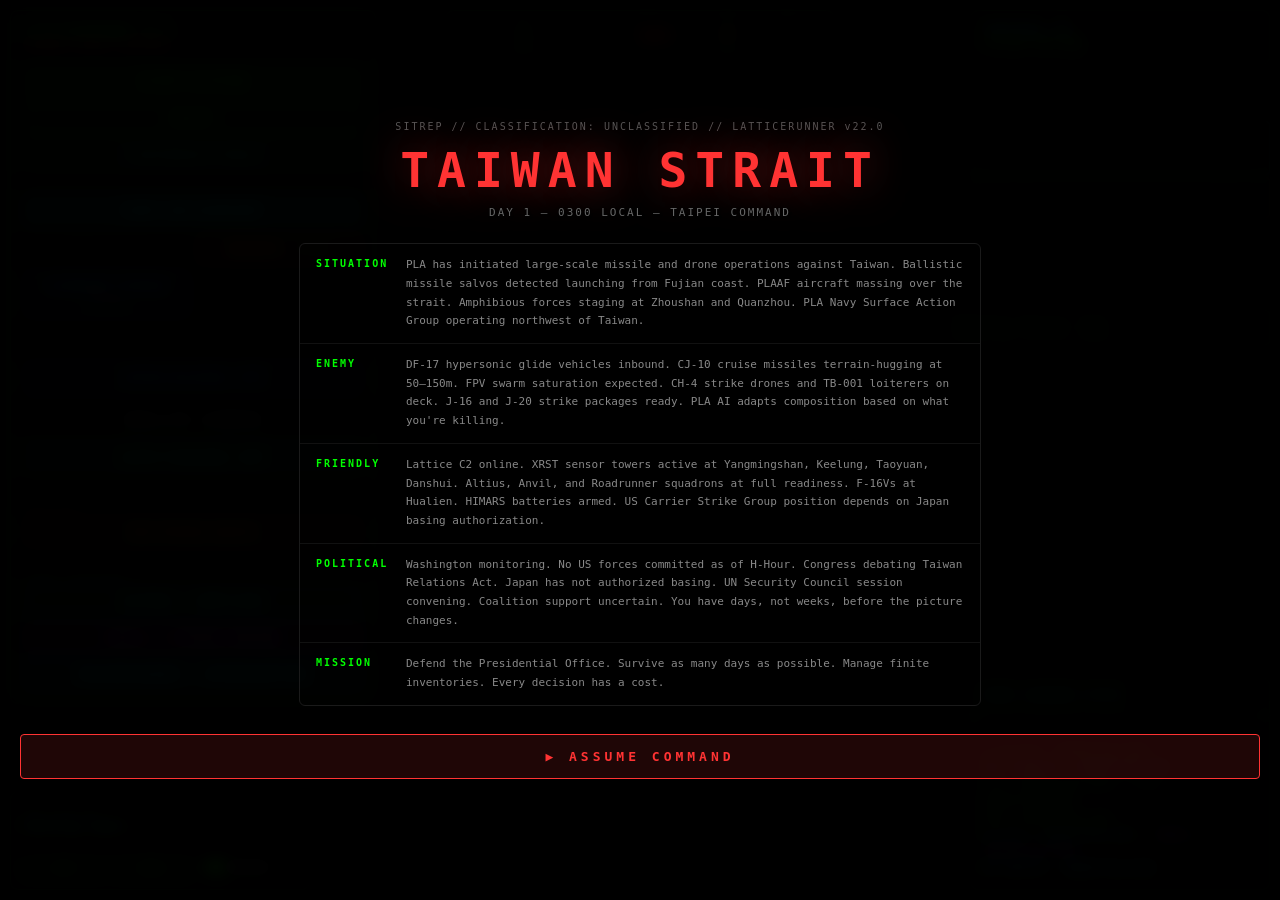
==== LATTICERUNNER_22.0_TAIWAN.html @ 3bd03412 "Rename index.html to LATTICERUNNER_22.0_TAIWAN.html" ====
<!DOCTYPE html>
<html>
<head>
<meta charset="utf-8">
<title>LATTICERUNNER // 21.11</title>
<meta name="viewport" content="width=device-width, initial-scale=1">
<link href="https://api.mapbox.com/mapbox-gl-js/v3.4.0/mapbox-gl.css" rel="stylesheet">
<link rel="stylesheet" href="css/style.css">
</head>
<body>
<div id="map"></div>
<div id="jamOverlay"></div>
<div id="wave">⚠ INCOMING STRIKE — TAIWAN STRAIT<span id="wn" style="display:none;">1</span></div>
<div id="baseHit" class="base-hit"></div>

<!-- Stats Bar -->
<div id="statsBar">
    <div class="stat-item"><span class="stat-label">Day</span><span class="stat-value cyan" id="statWave">—</span></div>
    <div class="stat-item"><span class="stat-label">Kills</span><span class="stat-value" id="statKills">0</span></div>
    <div class="stat-item"><span class="stat-label">Active</span><span class="stat-value" id="statActive">—</span></div>
    <div class="stat-item"><span class="stat-label">Integrity</span><span class="stat-value red" id="statLosses">100%</span></div>
    <div class="stat-item"><span class="stat-label">Streak</span><span class="stat-value yellow" id="statStreak">0</span></div>
    <div class="stat-item"><span class="stat-label">Threats</span><span class="stat-value red" id="statThreats">—</span></div>
</div>

<!-- Game Over Screen -->
<div id="gameOverScreen" style="display:none;">
    <h1>MISSION FAILED</h1>
    <div class="go-subtitle">PRESIDENTIAL OFFICE FALLEN — TAIPEI COMMAND TERMINATED</div>

    <div class="go-stats-row">
        <div class="go-stat-box"><span class="go-label">DAYS SURVIVED</span><span class="go-val" id="goWave">0</span></div>
        <div class="go-stat-box"><span class="go-label">KILLS</span><span class="go-val" id="goKills">0</span></div>
        <div class="go-stat-box"><span class="go-label">P.O. HITS</span><span class="go-val" id="goLosses">0</span></div>
        <div class="go-stat-box"><span class="go-label">BEST STREAK</span><span class="go-val" id="goStreak">0</span></div>
    </div>

    <div class="go-section">
        <div class="go-section-title">AFTER ACTION REVIEW</div>
        <div id="goAnalysis"><!-- populated by showGameOver() --></div>
    </div>

    <div class="go-section">
        <div class="go-section-title">CSIS ASSESSMENT — ACTUAL OUTCOME</div>
        <div class="go-csis-block">
            <span class="go-csis-title">WHAT THE WARGAMES ACTUALLY PREDICT</span>
            <div id="goCsisOutcome"><!-- populated by showGameOver() --></div>
        </div>
    </div>

    <div class="go-thankyou" id="goThankyou"><!-- populated --></div>

    <button id="rebootBtn">⟳ ASSUME COMMAND AGAIN</button>
</div>

<!-- ============================================================
     INTRO SPLASH
     ============================================================ -->
<div id="introSplash">
    <div class="sitrep-header">
        <div class="sitrep-tag">SITREP // CLASSIFICATION: UNCLASSIFIED // LATTICERUNNER v22.0</div>
        <h1>TAIWAN STRAIT</h1>
        <div class="sitrep-date">DAY 1 — 0300 LOCAL — TAIPEI COMMAND</div>
    </div>
    <div class="sitrep-body">
        <div class="sitrep-section">
            <div class="sitrep-label">SITUATION</div>
            <div class="sitrep-text">PLA has initiated large-scale missile and drone operations against Taiwan. Ballistic missile salvos detected launching from Fujian coast. PLAAF aircraft massing over the strait. Amphibious forces staging at Zhoushan and Quanzhou. PLA Navy Surface Action Group operating northwest of Taiwan.</div>
        </div>
        <div class="sitrep-section">
            <div class="sitrep-label">ENEMY</div>
            <div class="sitrep-text">DF-17 hypersonic glide vehicles inbound. CJ-10 cruise missiles terrain-hugging at 50–150m. FPV swarm saturation expected. CH-4 strike drones and TB-001 loiterers on deck. J-16 and J-20 strike packages ready. PLA AI adapts composition based on what you're killing.</div>
        </div>
        <div class="sitrep-section">
            <div class="sitrep-label">FRIENDLY</div>
            <div class="sitrep-text">Lattice C2 online. XRST sensor towers active at Yangmingshan, Keelung, Taoyuan, Danshui. Altius, Anvil, and Roadrunner squadrons at full readiness. F-16Vs at Hualien. HIMARS batteries armed. US Carrier Strike Group position depends on Japan basing authorization.</div>
        </div>
        <div class="sitrep-section">
            <div class="sitrep-label">POLITICAL</div>
            <div class="sitrep-text">Washington monitoring. No US forces committed as of H-Hour. Congress debating Taiwan Relations Act. Japan has not authorized basing. UN Security Council session convening. Coalition support uncertain. You have days, not weeks, before the picture changes.</div>
        </div>
        <div class="sitrep-section">
            <div class="sitrep-label">MISSION</div>
            <div class="sitrep-text">Defend the Presidential Office. Survive as many days as possible. Manage finite inventories. Every decision has a cost.</div>
        </div>
    </div>
    <button id="introStartBtn"><span class="blink">▶</span> ASSUME COMMAND</button>
</div>

<!-- ============================================================
     UNIFIED REFERENCE PANEL — tabbed, full screen
     ============================================================ -->
<div id="refPanel">
    <div id="refPanelHeader">
        <span id="refPanelTitle">⬡ LATTICERUNNER REFERENCE SYSTEM</span>
        <button id="refPanelClose">✕</button>
    </div>
    <div id="refPanelTabs">
        <button class="ref-tab tab-lattice active" data-tab="lattice">⬡ Lattice System</button>
        <button class="ref-tab tab-assets"  data-tab="assets">🦅 American Assets</button>
        <button class="ref-tab tab-threat"  data-tab="threat">☠️ Chinese Assets</button>
        <button class="ref-tab tab-econ"    data-tab="econ">💰 Economy of War</button>
        <button class="ref-tab tab-wargame" data-tab="wargame">🎯 Wargame Ref</button>
        <button class="ref-tab tab-music"   data-tab="music">🎵 Music</button>
        <button class="ref-tab tab-about"   data-tab="about">👤 About</button>
        <button class="ref-tab tab-politics" data-tab="politics">🌐 Politics</button>
    </div>
    <div id="refPanelBody">

        <!-- ── LATTICE SYSTEM TAB ─────────────────────────────── -->
        <div class="ref-tab-content tab-lattice-content active" id="tab-lattice">
            <div class="ref-section">
                <div class="ref-section-title">Network Nodes</div>
                <div class="ref-row">
                    <span class="ref-game">ALTIUS / ANVIL / ROADRUNNER squads</span>
                    <span class="ref-real">Autonomous <em>Lattice effector nodes</em> — drone units that share a common operating picture, self-coordinate targeting, and report track state continuously to the mesh. Roadrunner deploys 2 precision interceptors per launch; Altius deploys 15 anti-UAS drones; Anvil deploys 8 attrition drones.</span>
                </div>
                <div class="ref-row">
                    <span class="ref-game">HOSTILE TRACK</span>
                    <span class="ref-real"><em>Track object</em> in the Lattice data model — a fused contact with position, velocity, and classification attributes propagated across all nodes.</span>
                </div>
                <div class="ref-row">
                    <span class="ref-game">UNKNOWN / SUSPECT / HOSTILE</span>
                    <span class="ref-real"><em>IFF pipeline</em> — Lattice classifies contacts from UNKNOWN → SUSPECT → HOSTILE through sensor fusion and rules of engagement logic before authorizing engagement.<br>
                    <span style="color:#0066ff;font-size:10px;">● RADAR (0.45° range) +5 conf/tick</span> &nbsp;
                    <span style="color:#00ffaa;font-size:10px;">● XRST +15 conf/tick</span> &nbsp;
                    <span style="color:#00ffcc;font-size:10px;">● EO/IR CONE +35 conf/tick</span> &nbsp;
                    <span style="color:#ff9900;font-size:10px;">● GND DETECT +20 conf/tick</span></span>
                </div>
                <div class="ref-row">
                    <span class="ref-game">PACKET (swarm)</span>
                    <span class="ref-real"><em>Low-cost UAS swarm</em> — small, fast attritable drones designed to saturate defenses. High volume, low signature.</span>
                </div>
                <div class="ref-row">
                    <span class="ref-game">LOITERER</span>
                    <span class="ref-real"><em>Loitering munition</em> — autonomous platform that orbits a target area before terminal engagement. Slow but high-value threat.</span>
                </div>
            </div>
            <div class="ref-section">
                <div class="ref-section-title">Effector Systems</div>
                <div class="ref-row">
                    <span class="ref-game">EMP INTERDICTION</span>
                    <span class="ref-real"><em>Electronic warfare payload</em> — area denial through directed RF pulse. Kill zone destroys all electronics. Outer disruption ring slows surviving threats 85% for 18 seconds. WARNING: destroys friendly XRST towers, drones, and CLG. Use as last resort only.</span>
                </div>
                <div class="ref-row">
                    <span class="ref-game">CLG GRID</span>
                    <span class="ref-real"><em>Layered area denial system</em> — Lattice-coordinated directed energy perimeter. Thermal-limited: max ~8 kills per activation before forced cooldown. FPV swarms have 50% hit chance per tick — small fast targets are difficult to track.</span>
                </div>
                <div class="ref-row">
                    <span class="ref-game">F-16V AIR SUPPORT</span>
                    <span class="ref-real"><em>CAS request via Lattice</em> — autonomous air wing tasked through the mesh. Departs Hualien Air Base northeast of base. Engages ground threats and enemy jets. Egresses when ammo expended.</span>
                </div>
                <div class="ref-row">
                    <span class="ref-game">TTU LINK</span>
                    <span class="ref-real"><em>Tactical mesh uplink</em> — direct telemetry synchronization. Improves packet intercept probability to 75%. Silences voice comms during active uplink.</span>
                </div>
                <div class="ref-row">
                    <span class="ref-game">ORS SCAN</span>
                    <span class="ref-real"><em>Overhead persistent ISR</em> — satellite sensor pass. Restores all offline XRST towers and repairs 20% base integrity. Trade-off: triggers enemy speed increase for 20 seconds.</span>
                </div>
            </div>
            <div class="ref-section">
                <div class="ref-section-title">Sensor Network</div>
                <div class="ref-row">
                    <span class="ref-game">XRST-01 → XRST-04</span>
                    <span class="ref-real"><em>Extended Range Sentry Towers</em> — fixed 80-foot sensor nodes. Detect, classify, and track threats at ranges up to 7.5 miles autonomously. Feed classified tracks directly into the Lattice mesh. Go offline if physically breached.</span>
                </div>
                <div class="ref-row">
                    <span class="ref-game">AUTO-TASKING ENGINE</span>
                    <span class="ref-real"><em>Autonomous decision layer</em> — scores all identified threats by proximity, threat level, and time-to-impact. Automatically assigns effectors and deploys squadrons when AUTO mode is enabled. Player can override at any time.</span>
                </div>
                <div class="ref-row">
                    <span class="ref-game">SIMULATE JAMMING / ECM</span>
                    <span class="ref-real"><em>Spectrum denial / Electronic Counter Measures</em> — adversary degradation of the data link. Under jamming, each squad falls back to its local picture at jam onset. New contacts spawned after jamming are invisible to affected nodes. Auto-tasking goes offline.</span>
                </div>
                <div class="ref-row">
                    <span class="ref-game">LOITER / RE-ENGAGE cycle</span>
                    <span class="ref-real"><em>Autonomous persistence loop</em> — drone nodes loiter at intercept-ready distance when no target is available, immediately re-engaging when a new contact is authorized. 20% of each squad holds a tight reserve orbit as a last-ditch intercept layer.</span>
                </div>
                <div class="ref-row">
                    <span class="ref-game">Kill Feed log</span>
                    <span class="ref-real"><em>Real-time track state log</em> — every engagement event, classification change, and system state update propagated to all nodes in the mesh simultaneously.</span>
                </div>
            </div>
        </div>

        <!-- ── ENEMY THREATS TAB ─────────────────────────────── -->
        <div class="ref-tab-content tab-threat-content" id="tab-threat">
            <div class="ref-section">
                <div class="ref-section-title">PLA Ground Forces — Taiwan Invasion Order of Battle</div>
                <div class="ref-row"><span class="threat-name">Total Invasion Force</span><span class="threat-desc">CSIS estimates PLA would commit <em>~400,000–500,000 troops</em> for a full Taiwan invasion across all phases. Eastern Theater Command leads. <em>First wave: ~25,000–35,000 troops</em> via amphibious and airborne. <em>Day 5+: 100,000+ if beachheads hold.</em> Full campaign force including logistics, air defense, and follow-on: ~500,000. Three Eastern Theater Group Armies serve as primary maneuver forces.</span></div>
                <div class="ref-row"><span class="threat-name">73rd Group Army</span><span class="threat-desc">HQ Xiamen, Fujian — directly across the strait. <em>~80,000 troops, ~400 tanks, ~600 IFVs.</em> 3rd and 73rd Amphibious Combined Arms Brigades. Primary assault force for LZ-ALPHA (Danshui, 15km from Taipei) and LZ-DELTA (Tamsui River). Supported by Type 075 LHD 广西 (1,000 troops) and Type 071 LPDs (800 troops each). CSIS main effort designation.</span></div>
                <div class="ref-row"><span class="threat-name">72nd Group Army</span><span class="threat-desc">HQ Huzhou, Zhejiang. <em>~80,000 troops, ~350 tanks.</em> Secondary amphibious axis. LZ-BRAVO (Taoyuan coast). Objective: Taoyuan International Airport seizure by Day 3–4 — enables airlift of <em>~2,000 troops/day</em> via Y-20 transport. CSIS identifies airport capture as the operational tipping point.</span></div>
                <div class="ref-row"><span class="threat-name">83rd Group Army</span><span class="threat-desc">HQ Wuhan. <em>~80,000 troops.</em> Reserve and follow-on. Activates Day 4+ via Zhoushan staging. Provides forces for LZ-CHARLIE (Yilan NE) pinning attack. Includes <em>6th Amphibious Combined Arms Brigade.</em></span></div>
                <div class="ref-row"><span class="threat-name">15th Airborne Corps</span><span class="threat-desc"><em>~35,000 paratroopers and air assault troops.</em> 43rd, 44th, 45th Airborne Brigades. Y-20 and Y-9 transport aircraft required: <em>~400+ sorties.</em> Targets Songshan Airport (Taipei city), Taoyuan Airport, Hualien. High-risk — airborne forces survive only if relieved within 24–48 hours. CSIS: airborne decisive if successful, catastrophic if not.</span></div>
                <div class="ref-row"><span class="threat-name">PLAN Marine Corps</span><span class="threat-desc"><em>~30,000 marines across 8 brigades</em> (expanded from 2 in 2017 specifically for Taiwan). 1st and 2nd Marine Brigades lead initial beach seizure. Equipped with <em>ZTD-05 amphibious assault vehicles (~200)</em>, Z-10 attack helicopters, ZBD-05 IFVs. Rehearsed Taiwan beach operations annually in Eastern Theater exercises.</span></div>
                <div class="ref-row"><span class="threat-name">Rocket Force (PLARF)</span><span class="threat-desc">Eastern Theater PLARF: <em>~400–500 ballistic and cruise missiles pre-targeted on Taiwan.</em> DF-17 hypersonic: <em>2 brigades (~72 launchers)</em>. DF-16 SRBM: <em>~200 missiles</em>. DF-21D ASBM carrier-killer: <em>~80 missiles</em>. CJ-10 LACM: <em>~300+ rounds (H-6K delivered)</em>. Day 1 salvo: CSIS estimates <em>~300–500 missiles</em> in first 24 hours.</span></div>
            </div>
            <div class="ref-section">
                <div class="ref-section-title">PLA Missile & Air Forces</div>
                <div class="ref-row"><span class="threat-name">PLAAF Total Strength</span><span class="threat-desc">PLAAF operates <em>~1,500–1,800 total aircraft</em> including all types. Eastern Theater Command front-line: <em>~400–500 combat aircraft.</em> J-20: <em>~200 operational, ~20/year production.</em> J-16: <em>~200+ operational, ~24/year production.</em> J-10C: <em>~300+ across all theaters.</em> H-6K/N bombers: <em>~100+ in service.</em> In sim: 6 brigades representing ~480 Eastern Theater sorties.</span></div>
                <div class="ref-row"><span class="threat-name">DF-17 Hypersonic</span><span class="threat-desc">PLA Rocket Force DF-17. <em>Speed: Mach 5–10. Range: 1,800 km. Cost: ~$20M est.</em> <em>2 brigades in Eastern Theater — est. 72 launchers, ~200 missiles total.</em> Only Roadrunner can intercept. Used in Day 1 opening salvo — CSIS estimates <em>~50–80 DF-17s</em> in first hours against high-value targets.</span></div>
                <div class="ref-row"><span class="threat-name">CJ-10 Cruise Missile</span><span class="threat-desc">H-6K-launched LACM. <em>Range: 2,000 km. Cost: ~$3M.</em> <em>~300+ in Eastern Theater inventory. 6 per H-6K = ~600 launch-ready rounds across ~100 H-6Ks.</em> Terrain-hugging at 50–150m. CSIS Day 1 estimate: <em>100–150 CJ-10s</em> in opening hours.</span></div>
                <div class="ref-row"><span class="threat-name">FPV / UAS Swarms</span><span class="threat-desc"><em>China produces est. 100,000+ FPV drones/month</em> across dozens of manufacturers. PLA stockpile: <em>unknown but estimated in the hundreds of thousands.</em> CH-4: <em>~200+ in PLA inventory, 50–100/year production.</em> TB-001: <em>~100+ in service, 30–60/year.</em> Combined UAS inventory makes volume saturation tactics essentially inexhaustible in a short campaign.</span></div>
                <div class="ref-row"><span class="threat-name">J-20 Stealth Fighter</span><span class="threat-desc">Chengdu J-20. <em>~200 operational. ~20/year production.</em> Eastern Theater: <em>2 brigades, ~96 aircraft.</em> Internal PL-15 carriage, AESA radar, 4 flare sets. In sim: represents ~96 Eastern Theater sorties. CSIS most dangerous air asset — low observable and designed specifically to defeat US air defenses.</span></div>
                <div class="ref-row"><span class="threat-name">J-16 Strike Fighter</span><span class="threat-desc">Shenyang J-16. <em>~200+ operational. ~24/year production.</em> Eastern Theater: <em>2 brigades, ~192 aircraft.</em> In sim: represents ~192 sorties. KG600 ECM pod, PL-15 BVR. Backbone of PLAAF offensive. Each carries <em>6–12 PL-15s at ~$1M each</em> — one aircraft carries ~$6–12M in missiles.</span></div>
                <div class="ref-row"><span class="threat-name">H-6K Bomber</span><span class="threat-desc">Xian H-6K. <em>~100+ in service, 1 brigade in Eastern Theater (~18 aircraft).</em> In sim: represents ~48 launch sorties. Never enters contested airspace — CJ-10 range 2,000km. CSIS: destroying H-6K bases or cratering airfields is the highest-value air interdiction target in the scenario. Each H-6K carries 6 CJ-10s = <em>~$18M in missiles per aircraft.</em></span></div>
            </div>
            <div class="ref-section">
                <div class="ref-section-title">PLAN Naval Forces</div>
                <div class="ref-row"><span class="threat-name">PLAN Total Fleet</span><span class="threat-desc">PLAN is now the world's largest navy by hull count. <em>~370 ships total. ~140 major surface combatants.</em> Type 055 destroyers: <em>8 in service, 4 more building.</em> Type 052D destroyers: <em>25+ in service.</em> Type 054A frigates: <em>30+ in service.</em> Type 075 LHDs: <em>3 commissioned (广西, 安徽, 四川)</em>, more under construction. Type 071 LPDs: <em>8 in service.</em></span></div>
                <div class="ref-row"><span class="threat-name">Taiwan Strait SAG (In Sim)</span><span class="threat-desc">Eastern Theater Surface Action Group: <em>南昌 + 延安 (Type 055, 112 VLS each), 贵阳 + 太原 (Type 052D, 64 VLS each), 岳阳 + 三亚 (Type 054A, 32 VLS each).</em> Combined VLS: ~416 cells. Two <em>Type 039B AIP submarines</em> screening submerged. <em>Type 901 replenishment ship 查干湖</em> extends operational range.</span></div>
                <div class="ref-row"><span class="threat-name">Amphibious Assault Force</span><span class="threat-desc">First wave capacity: <em>~2,600–3,000 troops + vehicles + LCACs</em> from 广西 LHD + 四川/昆仑山 LPDs. Full assault wave using all available Type 071/075: <em>~8,000–10,000 troops.</em> PLAN amphibious shipping can carry est. <em>~20,000–25,000 troops</em> total across all hulls — far below the ~80,000 needed. CSIS: civilian roll-on/roll-off vessels fill the gap at high risk.</span></div>
                <div class="ref-row"><span class="threat-name">Submarine Force</span><span class="threat-desc">PLAN operates <em>~60 submarines total:</em> 12 SSNs (Type 093), ~50 diesel/AIP SSs (Type 039 series). <em>~15–20 submarines</em> estimated deployable in a Taiwan contingency. Yuan-class AIP (Type 039B): <em>~17 in service.</em> USN assessment: PLAN diesel submarines are improving but still inferior to Virginia/Seawolf in blue water. Dangerous in the littoral.</span></div>
            </div>
        </div>

        <!-- ── ECONOMY OF WAR TAB ────────────────────────────── -->
        <div class="ref-tab-content tab-econ-content" id="tab-econ">
            <div class="ref-section">
                <div class="ref-section-title" style="color:#ff4444;">☠️ PLA Threat Assets</div>
                <div class="econ-row">
                    <span class="econ-label">FPV Swarm Drone</span>
                    <span class="econ-data"><span class="red">~$500</span> per unit. China produces <em>est. 100,000+/month</em> across dozens of manufacturers. DJI-derived components. Can be assembled in hours. Exchange ratio is the entire threat — one $500 drone can destroy a $50,000 interceptor.</span>
                </div>
                <div class="econ-row">
                    <span class="econ-label">CH-4 Strike Drone</span>
                    <span class="econ-data"><span class="red">~$1–4M</span> per unit. CASC produces est. <em>50–100/year</em>. Exported to 10+ countries. Comparable to MQ-1 Predator cost.</span>
                </div>
                <div class="econ-row">
                    <span class="econ-label">TB-001 Loiterer</span>
                    <span class="econ-data"><span class="red">~$2–5M</span> per unit. <em>Est. 30–60/year</em> production. Strategic asset — not attritable.</span>
                </div>
                <div class="econ-row">
                    <span class="econ-label">J-16 Fighter</span>
                    <span class="econ-data"><span class="red">~$70M</span> per aircraft. PLA operates <em>est. 200+</em> airframes. ~24/year production. Each carries 6–12 PL-15 missiles at ~$1M each.</span>
                </div>
                <div class="econ-row">
                    <span class="econ-label">J-20 Fighter</span>
                    <span class="econ-data"><span class="red">~$110M</span> per aircraft. PLA operates <em>est. 200+</em> airframes. ~20/year production. China's only 5th-gen platform.</span>
                </div>
            </div>
            <div class="ref-section">
                <div class="ref-section-title" style="color:#4499ff;">🦅 US Defense Assets</div>
                <div class="econ-row">
                    <span class="econ-label">Altius-600</span>
                    <span class="econ-data"><span class="green">~$25–75K</span> est. per unit. Anduril/Area-I. <em>Attritable</em> — designed to be expended. Tube-launched, 6-hour endurance, 11 lbs. payload. Counters the FPV exchange ratio problem.</span>
                </div>
                <div class="econ-row">
                    <span class="econ-label">Anvil Interceptor</span>
                    <span class="econ-data"><span class="green">~$50–100K</span> est. per unit. Anduril autonomous interceptor. Attritable — cheaper than a Hellfire (~$150K) by design. Semi-attritable with survival chance on glancing intercepts.</span>
                </div>
                <div class="econ-row">
                    <span class="econ-label">Roadrunner-M</span>
                    <span class="econ-data"><span class="green">~$100–150K</span> est. per unit. Anduril has publicly positioned Roadrunner below the cost of a Hellfire missile (~$150K). Reusable if intercept not required — per-intercept cost far lower than single-use missiles. <em>Only US system capable of defeating PL-15 class missiles</em> at this cost point. 550 days from white paper to first flight.</span>
                </div>
                <div class="econ-row">
                    <span class="econ-label">XRST Tower</span>
                    <span class="econ-data"><span class="green">Est. $500K–3M</span> per tower. 80-foot fixed sensor node. Autonomous classification, 7.5 mile range. <em>Launched Nov 2023.</em> Proven border and perimeter security technology — applicable to Taiwan strait forward sensor network deployment.</span>
                </div>
                <div class="econ-row">
                    <span class="econ-label">F-16V / Fury CCA</span>
                    <span class="econ-data"><span class="green">~$5–15M</span> est. per airframe. Collaborative Combat Aircraft — autonomous wingman to crewed fighters. Attritable at scale. <em>First flight achieved under Fury program.</em></span>
                </div>
            </div>
            <div class="ref-section">
                <div class="ref-section-title">⚖ The Exchange Problem</div>
                <div class="econ-row">
                    <span class="econ-label">Cost Exchange Ratio</span>
                    <span class="econ-data">A $500 FPV swarm destroying a $50,000 Altius = <span class="red">100:1 unfavorable ratio</span>. At scale this is unsustainable. The premise of autonomous attritable defense is collapsing this ratio — producing interceptors cheap and fast enough to match adversary volume. <em>This is why Lattice exists.</em></span>
                </div>
                <div class="econ-row">
                    <span class="econ-label">Production Capacity</span>
                    <span class="econ-data">China produces an estimated <span class="red">10M+ consumer drones/year</span> with dual-use military conversion potential. US autonomous defense production is scaling rapidly but remains orders of magnitude smaller. <em>Speed of production is now a strategic variable.</em></span>
                </div>
            </div>
        </div>

        <!-- ── WARGAME REFERENCE TAB ─────────────────────────── -->
        <div class="ref-tab-content tab-wargame-content" id="tab-wargame">
            <div class="ref-section">
                <div class="ref-section-title">CSIS — First Battle of the Next War (2023)</div>
                <div class="wg-row">
                    <span class="wg-label">Core Finding</span>
                    <span class="wg-desc">The US and Taiwan <em>defeat a Chinese amphibious invasion</em> in most scenarios — but at severe cost. The US loses <span class="red">two aircraft carriers, 10–20 surface ships, 900+ aircraft</span>, and thousands of personnel in three weeks.<span class="wg-source">SOURCE: CSIS "First Battle of the Next War" — Wargaming a Chinese Invasion of Taiwan, 2023</span></span>
                </div>
                <div class="wg-row">
                    <span class="wg-label">UAS Role</span>
                    <span class="wg-desc">Autonomous systems featured prominently as force multipliers. <em>Attritable UAS extended strike reach without risking pilots.</em> CSIS noted that cheap drone saturation is a key PLA tactic for overwhelming point defenses — directly modeled in this sim's wave composition.<span class="wg-source">SOURCE: CSIS wargame assumption sets, 2023</span></span>
                </div>
                <div class="wg-row">
                    <span class="wg-label">Key Variable</span>
                    <span class="wg-desc">Whether the US <span class="red">deploys forward assets to Taiwan in time</span> is the single largest determinant of outcome. Models XRST pre-deployment as analogous forward sensor positioning.<span class="wg-source">SOURCE: CSIS First Battle, scenario assumptions</span></span>
                </div>
                <div class="wg-row">
                    <span class="wg-label">Taiwan Scenario</span>
                    <span class="wg-desc">Taiwan's ground forces hold the beaches. But missile saturation of C2 nodes in the first hours is modeled as near-certain. Autonomous distributed C2 — Lattice-style mesh — is the proposed counter.<span class="wg-source">SOURCE: CSIS First Battle, ground campaign modeling</span></span>
                </div>
            </div>
            <div class="ref-section">
                <div class="ref-section-title">CNAS — Dangerous Straits (2023)</div>
                <div class="wg-row">
                    <span class="wg-label">Core Finding</span>
                    <span class="wg-desc">CNAS tabletop exercises found that <em>ambiguity in the opening hours</em> is the most dangerous phase. Decision timelines compress faster than human command structures can process. <span class="yellow">Autonomous systems with pre-delegated authority</span> are the recommended response.<span class="wg-source">SOURCE: CNAS "Dangerous Straits" tabletop exercise series, 2023</span></span>
                </div>
                <div class="wg-row">
                    <span class="wg-label">Sensor Fusion</span>
                    <span class="wg-desc">CNAS exercises surfaced <em>track correlation failure</em> as a leading cause of engagement delays. Lattice-style sensor fusion directly addresses this. This sim models the UNKNOWN→SUSPECT→HOSTILE confidence pipeline as the solution.<span class="wg-source">SOURCE: CNAS autonomous systems working group findings</span></span>
                </div>
                <div class="wg-row">
                    <span class="wg-label">Comms Denied</span>
                    <span class="wg-desc">All CNAS scenarios modeled significant <span class="red">Chinese EW degradation of US data links</span> in the first 24–48 hours. Nodes that could not operate autonomously under comms denial became liabilities. <em>This directly motivated this sim's DEGRADED COMMS mode.</em><span class="wg-source">SOURCE: CNAS EW vulnerability assessment, 2022–2023</span></span>
                </div>
                <div class="wg-row">
                    <span class="wg-label">Logistics</span>
                    <span class="wg-desc">CNAS found that <em>sustainment under fire</em> — maintaining forward-deployed sensors and effectors — is a critical unsolved problem. Field operators who can repair systems in austere environments are as strategically valuable as the systems themselves.<span class="wg-source">SOURCE: CNAS logistics vulnerability study, 2023</span></span>
                </div>
            </div>
            <div class="ref-section">
                <div class="ref-section-title">CSIS — Lights Out? Wargaming a Chinese Blockade (July 2025)</div>
                <div class="wg-row">
                    <span class="wg-label">Core Finding</span>
                    <span class="wg-desc">26 wargames on a Chinese blockade scenario. China could inflict serious hardship — especially targeting Taiwan's energy sector — but <em>a blockade would not be low-risk or low-cost for Beijing.</em> Any blockade creates escalatory pressures difficult to contain that could lead to large-scale war.<span class="wg-source">SOURCE: CSIS "Lights Out? Wargaming a Chinese Blockade of Taiwan," July 2025</span></span>
                </div>
                <div class="wg-row">
                    <span class="wg-label">Deterrence Key</span>
                    <span class="wg-desc">Taiwan and the US could strengthen deterrence by <em>demonstrating a blockade is not feasible</em> — forward-deployed sensors, autonomous defense networks, and pre-positioned assets are the deterrence layer. Models the XRST pre-deployment concept directly.<span class="wg-source">SOURCE: CSIS Blockade Wargame, 2025</span></span>
                </div>
                <div class="wg-row">
                    <span class="wg-label">Escalation Risk</span>
                    <span class="wg-desc">A blockade scenario generates massive convoy battles and <span class="red">unpredictable escalation dynamics</span> — neither side can fully control the pace. Autonomous C2 systems that can operate under ambiguity and comms denial are more critical in a blockade than an invasion scenario.<span class="wg-source">SOURCE: CSIS Blockade Wargame, 2025</span></span>
                </div>
            </div>

            <div class="ref-section">
                <div class="ref-section-title">CSIS — Confronting Armageddon: Nuclear Dynamics (December 2024)</div>
                <div class="wg-row">
                    <span class="wg-label">Core Finding</span>
                    <span class="wg-desc">15 wargame simulations on nuclear dynamics in a Taiwan invasion. <em>Greatest pressure for nuclear use came when China's invasion was failing</em> and CCP rule felt threatened — a "gamble for resurrection" scenario. US diplomacy was more important than nuclear brinksmanship.<span class="wg-source">SOURCE: CSIS "Confronting Armageddon," December 2024</span></span>
                </div>
                <div class="wg-row">
                    <span class="wg-label">Implication</span>
                    <span class="wg-desc">A successful conventional defense — stopping the invasion before China reaches crisis — is the best nuclear deterrent. <em>This is why autonomous layered defense matters at the tactical level:</em> winning conventionally prevents the scenario where nuclear use becomes rational for Beijing.<span class="wg-source">SOURCE: CSIS Confronting Armageddon, 2024</span></span>
                </div>
            </div>

            <div class="ref-section">
                <div class="ref-section-title">Lessons from Ukraine & Red Sea (2023–2025)</div>
                <div class="wg-row">
                    <span class="wg-label">UAS Dominance</span>
                    <span class="wg-desc">Ukraine has demonstrated that <em>cheap attritable drones can neutralize expensive conventional assets</em> — including naval vessels and armored vehicles. FPV swarms costing hundreds of dollars have destroyed tanks costing millions. The exchange ratio problem modeled in this sim is now empirically validated.<span class="wg-source">SOURCE: CSIS commentary, September 2025</span></span>
                </div>
                <div class="wg-row">
                    <span class="wg-label">C2 Resilience</span>
                    <span class="wg-desc">Red Sea Houthi drone/missile campaign against commercial shipping showed that <span class="red">point defense systems alone are insufficient against saturation attacks.</span> Layered autonomous defense — exactly what this sim models — is the architecture both CSIS and CNAS now recommend.<span class="wg-source">SOURCE: CNAS autonomous systems assessments, 2024–2025</span></span>
                </div>
                <div class="wg-row">
                    <span class="wg-label">Irregular Warfare</span>
                    <span class="wg-desc">CSIS assessment: <em>Ukraine and the Middle East have confirmed irregular warfare and uncrewed systems are defining features of contemporary conflict.</em> Nations that treat autonomous defense as experimental rather than operational are strategically behind.<span class="wg-source">SOURCE: CSIS commentary, September 2025</span></span>
                </div>
            </div>

            <div class="ref-section">
                <div class="ref-section-title">How This Sim Maps to Wargame Findings</div>
                <div class="wg-row">
                    <span class="wg-label">XRST Network</span>
                    <span class="wg-desc">Models the <em>pre-deployed forward sensor layer</em> that CSIS identified as decisive. Towers going offline models C2 node attrition — the PLA's primary first-strike objective in both studies.</span>
                </div>
                <div class="wg-row">
                    <span class="wg-label">Auto-Tasking</span>
                    <span class="wg-desc">Directly models the CNAS recommendation for <em>pre-delegated autonomous authority</em>. When AUTO mode is enabled, the system handles engagement decisions faster than human reaction time — the exact capability gap both studies identified.</span>
                </div>
                <div class="wg-row">
                    <span class="wg-label">Comms Denied</span>
                    <span class="wg-desc">Simulates the CNAS EW scenario — squads fall back to their <em>local picture</em> at jamming onset and operate independently. Models realistic sensor blackout and degraded autonomy.</span>
                </div>
                <div class="wg-row">
                    <span class="wg-label">Wave Composition</span>
                    <span class="wg-desc">FPV saturation + MALE strike drones + loitering munitions + fighter jets mirrors the <em>layered PLA strike package</em> in CSIS scenarios — designed to overwhelm single-layer defenses, requiring the layered response this sim models.</span>
                </div>
                <div class="wg-row">
                    <span class="wg-label">EMP as Last Resort</span>
                    <span class="wg-desc">Both studies flagged <span class="red">friendly fire from EW/DE weapons</span> as a serious risk. EMP in this sim destroys friendly sensors and drones in range — a genuine last resort, not a free win button.</span>
                </div>
            </div>
        </div>

        <!-- ── US ASSETS TAB ──────────────────────────────────── -->
        <div class="ref-tab-content tab-assets-content" id="tab-assets">
            <div class="ref-section">
                <div class="ref-section-title">Anduril Industries — Lattice-Integrated Effectors (In Sim)</div>
                <div class="ref-row"><span class="ref-game">Altius-600</span><span class="ref-real"><em>Anti-UAS attritable drone. ~$25–75K.</em> Tube-launched, 11 lbs, 400+ km/h, 6+ hr endurance. Modular kinetic or EW warhead. Designed to be expended. In sim: <em>60 total inventory</em>, 20% held in close-in reserve, kamikaze anti-FPV role. Each Altius kill tracked — PLA AI adapts composition if Altius depletes FPV effectively.</span></div>
                <div class="ref-row"><span class="ref-game">Anvil</span><span class="ref-real"><em>Autonomous UAS interceptor. ~$50–100K.</em> Heavier than Altius, semi-attritable — 30% survival on glancing intercepts. In sim: <em>32 total inventory</em>, targets CH-4 and TB-001, fallback anti-FPV when Altius saturated. Anvil kill data feeds PLA AI adaptation engine.</span></div>
                <div class="ref-row"><span class="ref-game">Roadrunner-M</span><span class="ref-real"><em>Autonomous turbojet interceptor. ~$100–150K.</em> Vertical launch, supersonic, reusable if no intercept required. <em>Only system that can defeat DF-17 hypersonic glide vehicles and PL-15 missiles.</em> 550 days white paper to first flight. In sim: <em>12 total inventory</em> — finite and irreplaceable until C-17 resupply. Depleted Roadrunner = uncontested hypersonic corridor.</span></div>
                <div class="ref-row"><span class="ref-game">XRST Tower Network</span><span class="ref-real"><em>Extended Range Sentry Tower. ~$500K–3M per unit.</em> 80-foot fixed mast, autonomous detection and classification to 7.5 miles. In sim: 4 towers on real Taiwan terrain — Yangmingshan ridge (N), Keelung coast (NE), Taoyuan approach (SW), Danshui corridor (W). Tower destruction degrades sensor coverage. ORS orbital scan can restore offline towers.</span></div>
                <div class="ref-row"><span class="ref-game">Lattice C2 Platform</span><span class="ref-real"><em>Software-defined command and control.</em> Fuses radar, XRST, EO/IR, and acoustic sensor data into single operational picture. Autonomous engagement decisions. Comms-denied resilience — nodes fall back to local picture under jamming. This sim models the Lattice coordination layer. The confidence pipeline (UNKNOWN→SUSPECT→HOSTILE→engage at ≥80) is the core Lattice logic.</span></div>
            </div>
            <div class="ref-section">
                <div class="ref-section-title">US Naval Forces — Carrier Strike Group 5</div>
                <div class="ref-row"><span class="ref-game">US Navy Pacific Fleet</span><span class="ref-real">7th Fleet: <em>~50–70 ships, ~200 aircraft, ~40,000 sailors.</em> Indo-Pacific Command: <em>~375,000 personnel, ~2,000 aircraft, ~200 ships.</em> <strong style="color:#ff9900;">⚠ TWO-FRONT WAR (Mar 2026):</strong> Lincoln + Ford fighting Iran in Operation Epic Fury. Reagan/Vinson/Eisenhower/Truman in maintenance. <em>Only George Washington immediately available for Taiwan.</em> CSIS analyst Mark Cancian: "When Iran erupted, the US didn't have the forces to make that threat real" — same problem applies to Taiwan simultaneously.</span></div>
                <div class="ref-row"><span class="ref-game">CVN-73 George Washington</span><span class="ref-real"><em>Nimitz-class carrier. ~$4.5B. Forward-deployed Yokosuka.</em> CVW-5: F/A-18E/F, F-35C, EA-18G, E-2D (~75 aircraft). <strong style="color:#ff9900;">⚠ REAL STATUS Mar 2026:</strong> This is the correct carrier for a Taiwan scenario. CVN-76 Reagan in dry dock until Aug 2026. USS Abraham Lincoln and USS Gerald R. Ford conducting Operation Epic Fury air strikes against Iran. Carl Vinson in post-deployment maintenance. <em>Only ~4–5 of 11 carriers deployable at any given time.</em> A simultaneous Taiwan crisis is the two-front war scenario planners fear — and it is the current reality. George Washington completing Yokosuka maintenance is the only immediately available Pacific carrier.</span></div>
                <div class="ref-row"><span class="ref-game">CG-67 Shiloh / CG-73 Port Royal</span><span class="ref-real"><em>Ticonderoga-class cruisers. ~$1.2B each. 122-cell VLS.</em> Primary BMD platforms — SM-3 Block IIA intercepts PLAN ballistic missiles. Two cruisers give the CSG overlapping coverage. CSIS: losing cruiser BMD capability exposes the carrier to DF-21D.</span></div>
                <div class="ref-row"><span class="ref-game">4x Arleigh Burke DDGs</span><span class="ref-real"><em>DDG-109, DDG-89, DDG-110, DDG-71. ~$1.8B each. 96-cell VLS.</em> SM-6 area defense, Tomahawk LACM, Harpoon anti-ship. Forward screen against PLAN surface and submarine threats. CSIS: first destroyer loss significantly degrades CSG AAW umbrella.</span></div>
                <div class="ref-row"><span class="ref-game">SSN-774 Virginia / SSN-21 Seawolf</span><span class="ref-real"><em>Virginia-class ~$3.4B. Seawolf-class ~$3.0B.</em> Most lethal US assets in the strait. PLAN ASW capability inferior to US submarines. Virginia and Seawolf sinking PLAN amphibious ships is the most likely mechanism for early US naval success per CSIS. Seawolf is fastest, deepest-diving, most capable attack submarine in the world.</span></div>
                <div class="ref-row"><span class="ref-game">Japan DDG Squadron (Japan Basing ON)</span><span class="ref-real"><em>DDG-107 Gravely, DDG-85 McCampbell (Yokosuka), JS Atago DDH-177 (JMSDF).</em> Fastest-response US/allied naval assets — on station within 24 hours of Japan basing authorization. JS Atago carries SM-3 Block IIA — adds non-US BMD capability. CSIS: Japan basing is the single largest variable in US effectiveness.</span></div>
            </div>
            <div class="ref-section">
                <div class="ref-section-title">US/Allied Air Forces</div>
                <div class="ref-row"><span class="ref-game">USAF/USN Total Pacific Air</span><span class="ref-real">USAF Pacific Air Forces: <em>~350 combat aircraft across Guam, Japan, South Korea, Hawaii.</em> PACAF F-35As: <em>~100+.</em> Carrier air wing: <em>~75 aircraft per carrier.</em> Day 1 available: <em>~300 sorties</em> (carrier + Japan-based). With Japan basing: <em>~450–500 sorties.</em> PLAAF Eastern Theater: <em>~480 sorties.</em> CSIS: numbers roughly even — quality/stealth advantage is decisive.</span></div>
                <div class="ref-row"><span class="ref-game">CVN-73 Air Wing</span><span class="ref-real"><em>VFA-27 (F/A-18E, 12 aircraft), VFA-102 (F/A-18F, 12 aircraft), VAQ-136 (EA-18G, 5 aircraft).</em> Total: <em>~144 sorties in sim.</em> EA-18G Growler: only <em>~140 in USAF/USN inventory total</em> — irreplaceable EW asset. ALQ-99 jamming reduces PLAN hit probability across all US platforms.</span></div>
                <div class="ref-row"><span class="ref-game">Japan-Based F-35s (Japan Basing ON)</span><span class="ref-real"><em>13th FS Misawa (24 F-35A), 67th FS Kadena (24 F-35A), VMFA-121 Iwakuni (20 F-35B).</em> Total: <em>~204 additional sorties.</em> US operates <em>~450 F-35As total (USAF)</em>, ~280 F-35Cs/Bs (USN/USMC). CSIS: F-35 from Kadena most effective single asset — stealth penetrates PLAN IAMD that stops legacy aircraft.</span></div>
                <div class="ref-row"><span class="ref-game">Strategic Bombers</span><span class="ref-real"><em>B-21 Raider: 6 sorties in sim.</em> First B-21 delivered 2023 — fewer than 20 operational as of 2025, planned fleet ~100. <em>B-2 Spirit: ~16 sorties in sim.</em> Only <em>20 B-2s built, ~16 operational.</em> Each B-2 loss is <em>~1/16th of total US strategic stealth bomber capacity.</em> B-21 eventually replaces B-2. Guam-based B-2s within DF-26 range — survivability a concern.</span></div>
                <div class="ref-row"><span class="ref-game">F-16V Block 70 (ROCAF)</span><span class="ref-real"><em>Taiwan operates 141 F-16Vs. ~$80M per aircraft. Based at Hualien (hardened mountain hangars).</em> AIM-120 AMRAAM, AIM-9X, JDAM. Hualien is 55% likely to be hit in Day 1 opening salvo — halving sortie capacity. Taiwan has been upgrading F-16As to F-16V standard since 2019. In sim: <em>16 sorties total</em>. Halved to 8 if Hualien struck in Day 1.</span></div>
            </div>
            <div class="ref-section">
                <div class="ref-section-title">Taiwan's Own Defenses</div>
                <div class="ref-row"><span class="ref-game">HIMARS</span><span class="ref-real"><em>M142 High Mobility Artillery Rocket System. Taiwan received 29 systems in 2024.</em> 80km range, precision GPS-guided rockets. In sim: <em>6 salvos total</em>, manual fire timing, 3-day cooldown. C-17 resupply adds 2 per drop. Real CSIS finding: Taiwan HIMARS can strike Fujian coast landing ships and staging areas — extends Taiwan reach beyond the strait.</span></div>
                <div class="ref-row"><span class="ref-game">ROC Patrol Boats</span><span class="ref-real"><em>Tuo Chiang-class corvettes. Hsiung Feng II/III anti-ship missiles.</em> Fast, shallow-draft, difficult to target. ROC Navy primary counter to PLAN amphibious forces in the strait. In sim: 4 boats establish picket line, independently hunt landing ships, each claims own target lane.</span></div>
                <div class="ref-row"><span class="ref-game">Presidential Office Defense Grid</span><span class="ref-real"><em>25.0400°N, 121.5120°E. Taiwan C2 center.</em> PLA doctrine targets political infrastructure first — decision paralysis is the operational objective. In sim: 5 integrity points, each breach degrades capacity. Landing ships reaching the coast reduce integrity directly. Defending this is the entire mission.</span></div>
            </div>
        </div>

        <!-- ── MUSIC TAB ─────────────────────────────────────── -->
        <div class="ref-tab-content tab-music-content" id="tab-music">
            <div class="ref-section">
                <div class="ref-section-title">Playlist — Artist Bios</div>
                <div class="ref-row">
                    <span class="ref-game" style="color:#ff88cc;">Sister Rosetta Tharpe</span>
                    <span class="ref-real"><em>Up Above My Head — Always plays first.</em><div class="music-bio">1915–1973. The "Godmother of Rock and Roll." Guitar virtuoso who pioneered electric gospel and directly influenced Chuck Berry, Elvis, Little Richard, and Johnny Cash. Played with ferocity decades before rock guitar had a name. Forgotten for years, now recognized as foundational. Opens every session because she built something real before anyone had a category for it.</div></span>
                </div>
                <div class="ref-row">
                    <span class="ref-game" style="color:#ff88cc;">Lightnin' Hopkins</span>
                    <span class="ref-real"><em>Hurricane Betsy / Nothin' But The Blues / Penitentiary Blues</em><div class="music-bio">1912–1982. Houston, TX. One of the most recorded blues artists in history — over 800 songs. Self-taught, raw, completely original. Recorded in his living room as often as a studio. His guitar was conversational — he talked through it. Three tracks because once was not enough.</div></span>
                </div>
                <div class="ref-row">
                    <span class="ref-game" style="color:#ff88cc;">Chuck Berry</span>
                    <span class="ref-real"><em>Too Much Monkey Business / Johnny B. Goode / Back In The U.S.A.</em><div class="music-bio">1926–2017. St. Louis, MO. Invented the vocabulary of rock guitar. Duck walk, double-string bends, the opening riff to Johnny B. Goode — all him. Keith Richards called him "the Shakespeare of rock and roll." Three tracks because he earned it.</div></span>
                </div>
                <div class="ref-row">
                    <span class="ref-game" style="color:#ff88cc;">Mississippi Fred McDowell</span>
                    <span class="ref-real"><em>The Train I Ride</em><div class="music-bio">1904–1972. Como, MS. Delta blues slide guitarist. Played with a glass bottle neck, never changed his style for anyone. Discovered by Alan Lomax in 1959 at age 55. Influenced the Rolling Stones. Said: "I do not play no rock and roll."</div></span>
                </div>
                <div class="ref-row">
                    <span class="ref-game" style="color:#ff88cc;">Little Richard</span>
                    <span class="ref-real"><em>The Girl Can't Help It</em><div class="music-bio">1932–2020. Macon, GA. Screaming, pounding, unstoppable. One of the architects of rock and roll. Paul McCartney said copying Little Richard taught him how to sing. Pure energy on record.</div></span>
                </div>
                <div class="ref-row">
                    <span class="ref-game" style="color:#ff88cc;">John Lee Hooker</span>
                    <span class="ref-real"><em>I Need Some Money</em><div class="music-bio">1917–2001. Clarksdale, MS → Detroit. Stomping boogie blues with a hypnotic groove unlike anyone else. Didn't need a band — just his foot stomping and his guitar. Influenced Van Morrison, ZZ Top, the Rolling Stones.</div></span>
                </div>
                <div class="ref-row">
                    <span class="ref-game" style="color:#ff88cc;">Sonny Boy Williamson</span>
                    <span class="ref-real"><em>One Way Out</em><div class="music-bio">1912–1965. Glendora, MS. Harmonica genius. Toured Europe with the Yardbirds and Animals in the 1960s and outplayed them all. "One Way Out" was later covered by the Allman Brothers. Did things on a harmonica no one had thought of.</div></span>
                </div>
                <div class="ref-row">
                    <span class="ref-game" style="color:#ff88cc;">Aretha Franklin</span>
                    <span class="ref-real"><em>I Say A Little Prayer</em><div class="music-bio">1942–2018. Memphis → Detroit. The Queen of Soul. Grew up in church, trained as a pianist, became the greatest vocalist in American popular music. I Say A Little Prayer is pure joy.</div></span>
                </div>
                <div class="ref-row">
                    <span class="ref-game" style="color:#ff88cc;">Ray Charles</span>
                    <span class="ref-real"><em>Rainy Night In Georgia</em><div class="music-bio">1930–2004. Albany, GA. Blind from age 7. Fused gospel, blues, jazz, and country into soul music. Rainy Night In Georgia is melancholy and warm at the same time — perfect for a long watch.</div></span>
                </div>
                <div class="ref-row">
                    <span class="ref-game" style="color:#ff88cc;">B.B. King</span>
                    <span class="ref-real"><em>Better Not Look Down</em><div class="music-bio">1925–2015. Itta Bena, MS. The King of the Blues. His guitar Lucille was as expressive as any voice. Played 300+ dates a year for decades. Better Not Look Down — uptempo, confident, exactly right for late-wave defense.</div></span>
                </div>
                <div class="ref-row">
                    <span class="ref-game" style="color:#ff88cc;">Lead Belly</span>
                    <span class="ref-real"><em>When The Boys Were Out On The Western Plains</em><div class="music-bio">1888–1949. Huddie Ledbetter. 12-string guitar master. Discovered in Angola Prison by Alan Lomax. Wrote Midnight Special, Goodnight Irene, Gallows Pole. His recordings from the 1930s–40s sound like they were made in a room with no walls.</div></span>
                </div>
                <div class="ref-row">
                    <span class="ref-game" style="color:#ff88cc;">Dizzy Gillespie</span>
                    <span class="ref-real"><em>Bird Of Paradise</em><div class="music-bio">1917–1993. Cheraw, SC. Co-invented bebop with Charlie Parker. Bent trumpet bell, puffed cheeks, harmonic sophistication decades ahead of its time. Bird Of Paradise is pure bebop architecture — complex, fast, joyful.</div></span>
                </div>
                <div class="ref-row">
                    <span class="ref-game" style="color:#ff88cc;">Fats Domino</span>
                    <span class="ref-real"><em>I'm Gonna Be A Wheel Someday / Poor Me</em><div class="music-bio">1928–2017. New Orleans, LA. Rolling piano, second line rhythm, warm voice. I'm Gonna Be A Wheel Someday is exactly the right attitude for a defense operator in the desert building something from nothing.</div></span>
                </div>
                <div class="ref-row">
                    <span class="ref-game" style="color:#ff88cc;">Huey Lewis & The News</span>
                    <span class="ref-real"><em>Workin' For A Livin'</em><div class="music-bio">1950–present. Blue-collar rock. Workin' For A Livin' is three minutes of honest American energy. No pretense. Earned its place.</div></span>
                </div>
                <div class="ref-row">
                    <span class="ref-game" style="color:#ff88cc;">Jimmy Reed</span>
                    <span class="ref-real"><em>Baby What Do You Want Me To Do</em><div class="music-bio">1925–1976. Dunleith, MS. Hypnotic shuffle blues. Elvis, the Rolling Stones, and Grateful Dead all covered his songs. His wife whispered lyrics to him during recordings because he forgot them. Didn't matter — the groove was everything.</div></span>
                </div>
                <div class="ref-row">
                    <span class="ref-game" style="color:#ff88cc;">Tony Rice</span>
                    <span class="ref-real"><em>I've Waited As Long As I Can</em><div class="music-bio">1951–2020. Danville, VA. The greatest flatpicking guitarist in bluegrass history. Played a 1935 Martin D-28 that belonged to Clarence White. I've Waited As Long As I Can has a patience and tension that fits a long watch.</div></span>
                </div>
                <div class="ref-row">
                    <span class="ref-game" style="color:#ff88cc;">Queen</span>
                    <span class="ref-real"><em>We Will Rock You</em><div class="music-bio">London. Freddie Mercury, Brian May, Roger Taylor, John Deacon. We Will Rock You is two minutes of stomp-stomp-clap and a guitar solo. It has no right to work as well as it does.</div></span>
                </div>
                <div class="ref-row">
                    <span class="ref-game" style="color:#ff88cc;">Blues Brothers</span>
                    <span class="ref-real"><em>Green Onions</em><div class="music-bio">Jake and Elwood Blues. The 1980 film introduced a generation to soul and R&B. Green Onions is originally by Booker T. & the MGs (1962) — organ groove over a simple chord pattern. Timeless.</div></span>
                </div>
            </div>
        </div>

        <!-- ── ABOUT TAB ──────────────────────────────────────── -->
        <div class="ref-tab-content tab-about-content" id="tab-about">
            <div class="ref-section">
                <div class="ref-section-title">Sim Creator — Why This Project</div>
                <div class="about-statement">
                    I built this from a Mojave ranch to understand Lattice-style real-time C2 and autonomy at machine speed.<br><br>
                    The mission is everything: countering the China/Taiwan threat timeline in 2027.<br><br>
                    I don't care about hours or titles — I care about being ready when it counts.<br><br>
                    No formal CS background — just a business degree, heavy machinery experience, and relentless iteration on a phone in the desert.<br><br>
                    Off-grid, solar + Starlink powered. Zero excuses.<br><br>
                    This is not a game. It's an experiment in threat fusion, auto-tasking, and layered defense — so we're not caught flat-footed.<br><br>
                    Open to connect on defense tech, CUAS, contested environments, or deployment challenges.<br><br>
                    No ego — just results.
                </div>
                <div class="about-sig">— Chris Nordahl<br><span style="color:#aaa;font-size:13px;font-weight:normal;">Lancaster, CA &nbsp;|&nbsp; 34.8165°N, 118.2000°W &nbsp;|&nbsp; <span style="color:#ff4444;">Defending: 25.0400°N, 121.5120°E</span></span></div>
            </div>
            <div class="ref-section">
                <div class="ref-section-title">Technical Stack</div>
                <div class="ref-row">
                    <span class="ref-game">Rendering</span>
                    <span class="ref-real">Mapbox GL JS — satellite + vector layers, dynamic GeoJSON sources for all units, projectiles, explosions, and sensor rings. Pitched 45° for operational depth.</span>
                </div>
                <div class="ref-row">
                    <span class="ref-game">Logic</span>
                    <span class="ref-real">Vanilla ES6 JavaScript. Zero frameworks. Single 250ms update loop handling movement, sensor fusion, confidence scoring, intercept geometry, and autonomous tasking across all assets simultaneously.</span>
                </div>
                <div class="ref-row">
                    <span class="ref-game">Build Pipeline</span>
                    <span class="ref-real">Python build script splits single-source HTML into modular JS files for GitHub Pages deployment. Keeps global constants synchronized across all modules.</span>
                </div>
                <div class="ref-row">
                    <span class="ref-game">Deployment</span>
                    <span class="ref-real">GitHub Pages — lattice-runner.github.io. Live ADS-B data via OpenSky Network API. Audio via Dropbox CDN. Built and iterated off-grid on solar + Starlink.</span>
                </div>
                <div class="ref-row">
                    <span class="ref-game">Methodology</span>
                    <span class="ref-real">AI-assisted development as a deliberate workflow — not a shortcut. Every system was designed, debugged, and iterated intentionally. The sim models real constraints: sensor fusion delays, engagement envelopes, EW degradation, comms-denied autonomy.</span>
                </div>
            </div>
        </div>

        <!-- ── POLITICS TAB ─────────────────────────────────────── -->
        <div class="ref-tab-content tab-politics-content" id="tab-politics">
            <div class="ref-section">
                <div class="ref-section-title">Political Escalation by Day — What CSIS & CNAS Model</div>
                <div class="ref-row">
                    <span class="ref-game"><span class="day-badge">DAY 1</span>Ambiguity Phase</span>
                    <span class="ref-real">Washington debates whether PLA missile strikes constitute an act of war. CNAS found this ambiguity is the most dangerous phase — <em>decision timelines compress faster than human command structures can process.</em> Beijing frames action as "internal law enforcement." US allies hesitant to commit without clarity. Taiwan alone for the first hours.<span class="wg-source">SOURCE: CNAS "Dangerous Straits," 2023</span></span>
                </div>
                <div class="ref-row">
                    <span class="ref-game"><span class="day-badge">DAY 1–2</span>Emergency Session</span>
                    <span class="ref-real">UN Security Council emergency session called. China vetoes any resolution. US, UK, France condemn. Russia abstains or supports China. <em>Other governments slow to respond</em> — some believe it is saber-rattling, as Western governments did before Russia invaded Ukraine. Beijing uses all diplomatic channels to pressure third countries to stay neutral.<span class="wg-source">SOURCE: CSIS "Reunification Would Be Pyrrhic Victory," 2024</span></span>
                </div>
                <div class="ref-row">
                    <span class="ref-game"><span class="day-badge">DAY 2–3</span>US Authorization</span>
                    <span class="ref-real">US Congress debates Taiwan Relations Act authorization. CSIS notes the US is <em>"wary of acting too drastically, which might escalate the crisis, preclude off-ramps for China, or damage the global economy."</em> President authorizes forward deployment of naval assets but not direct strike operations. Carrier strike group ordered to the Philippine Sea.<span class="wg-source">SOURCE: CSIS escalation analysis, 2024</span></span>
                </div>
                <div class="ref-row">
                    <span class="ref-game"><span class="day-badge">DAY 3–4</span>Japan Decision Point</span>
                    <span class="ref-real">CSIS wargame found Japan basing rights are <em>the single largest variable determining US military effectiveness.</em> Japan must decide whether to allow US strike operations from Okinawa and Misawa. Refusal forces US to operate from Guam — dramatically reducing sortie rates. China signals it will treat Japanese bases as legitimate targets if used. Tokyo faces existential choice.<span class="wg-source">SOURCE: CSIS First Battle of the Next War, 2023</span></span>
                </div>
                <div class="ref-row">
                    <span class="ref-game"><span class="day-badge">DAY 4–5</span>Economic Shock</span>
                    <span class="ref-real">Global semiconductor supply disruption triggers financial market panic. Taiwan produces 92% of the world's most advanced chips. Insurance markets invoke war clauses — shipping premiums spike. CSIS notes <em>"disruptions to vital shipping lanes and critical inputs like semiconductors may be so severe that sanctions become moot — the military conflict itself acts as the sanction."</em><span class="wg-source">SOURCE: CSIS "Sunk Costs" sanctions analysis, 2024</span></span>
                </div>
                <div class="ref-row">
                    <span class="ref-game"><span class="day-badge">DAY 5+</span>US Reinforcements</span>
                    <span class="ref-real">CSIS found pre-positioned US forces are decisive — <em>"whether the US deploys forward assets in time is the single largest determinant of outcome."</em> B-21 Raider strike packages authorized from Guam. Carrier strike group reaches operating area. Anduril autonomous systems pre-positioned on Taiwan begin full activation. The sim models this: US assets arrive Day 5+.<span class="wg-source">SOURCE: CSIS First Battle, 2023</span></span>
                </div>
                <div class="ref-row">
                    <span class="ref-game"><span class="day-badge">DAY 7+</span>Nuclear Shadow</span>
                    <span class="ref-real">CSIS December 2024 study: <em>greatest pressure for nuclear use comes when China's invasion is failing and CCP rule feels threatened.</em> If Taiwan survives past Day 7 and China's amphibious assault is failing, Beijing faces a choice between accepting defeat or escalating. US diplomacy — not nuclear brinksmanship — is the recommended response. Off-ramps must be pre-negotiated.<span class="wg-source">SOURCE: CSIS "Confronting Armageddon," December 2024</span></span>
                </div>
                <div class="ref-row">
                    <span class="ref-game"><span class="day-badge">DAY 10+</span>Coalition Solidifies</span>
                    <span class="ref-real">CNAS found that <em>capable US allies add significant combat power and strategic significance.</em> Australia, South Korea, UK commit assets. NATO invokes Article 5 consultations. China's attempt at a rapid fait accompli has failed — now faces a protracted war against a coalition with global supply chains. CSIS: a successful conventional defense at this stage is the best nuclear deterrent.<span class="wg-source">SOURCE: CNAS "Dangerous Straits," 2023 / CSIS "Confronting Armageddon," 2024</span></span>
                </div>
            </div>
            <div class="ref-section">
                <div class="ref-section-title">Key Political Variables</div>
                <div class="ref-row">
                    <span class="ref-game">The Japan Question</span>
                    <span class="ref-real">CSIS ran scenarios with and without Japan basing. Without Japan: US loses air superiority within days, Taiwan falls. With Japan: US maintains sortie rates, invasion fails. <em>Japan's decision in the first 48 hours may be the most consequential political event of the conflict.</em><span class="wg-source">SOURCE: CSIS First Battle, 2023</span></span>
                </div>
                <div class="ref-row">
                    <span class="ref-game">China's Off-Ramp Problem</span>
                    <span class="ref-real">CSIS blockade study: <em>"The United States and Taiwan should develop a creative menu of offers that allow China to declare victory and lift operations without extracting substantive concessions."</em> Xi Jinping needs a way to stop that does not look like defeat domestically. Without one, escalation continues regardless of battlefield outcome.<span class="wg-source">SOURCE: CSIS "Lights Out," July 2025</span></span>
                </div>
                <div class="ref-row">
                    <span class="ref-game">Taiwan's Will to Resist</span>
                    <span class="ref-real">CSIS found Taiwan's ground forces holding the beaches is essential — without Taiwanese resistance the scenario is unwinnable regardless of US intervention. CNAS: <em>Taiwan's military posture and will to fight is the foundation everything else rests on.</em> The sim models this as base integrity — if Taipei falls, the mission fails regardless of kills.<span class="wg-source">SOURCE: CSIS First Battle / CNAS Dangerous Straits, 2023</span></span>
                </div>
                <div class="ref-row">
                    <span class="ref-game">Trump Factor (2025–)</span>
                    <span class="ref-real">When asked about Justice Mission-2025 exercises, President Trump said: <em>"I have a great relationship with President Xi. He hasn't told me anything about it."</em> CSIS notes US strategic ambiguity has historically deterred Beijing — but ambiguity about US commitment to Taiwan may embolden rather than deter. The political variable the wargames cannot fully model.<span class="wg-source">SOURCE: NPR / CNN, December 2025</span></span>
                </div>
            </div>
        </div>

    </div>
</div>

<div id="hud">
    <div style="font-weight:bold; font-size:14px; margin-bottom:8px; border-bottom:1px solid #333; padding-bottom:5px;">
        LATTICERUNNER 22.0
        <div style="font-size:10px;color:#ff4444;letter-spacing:1px;">TAIWAN STRAIT DEFENSE</div>
    </div>
    <button id="pauseBtn" style="margin-bottom:5px; background:rgba(0,255,0,0.15);">START SYSTEM</button>
    <button id="resetBtn" style="margin-bottom:5px;">RESET</button>
    <!-- skipBtn kept hidden — relayed from music box skip button -->
    <button id="skipBtn" style="display:none;"></button>
    <button id="refToggleBtn">⬡ REFERENCE PANELS</button>
    <hr style="border-color:#0f0; opacity:0.2; margin:8px 0;">
    <button id="furyBtn" disabled style="color:#00ffff; border-color:#00ffff; background:rgba(0,255,255,0.15);">FURY AIR SUPPORT <span id="furyTimer" style="font-size:10px;color:#555;"></span></button>
    <div class="btn-grid">
        <button id="empBtn" disabled>EMP BLAST <span id="empTimer" style="font-size:10px;color:#555;"></span></button>
        <button id="himarsBtn" disabled style="color:#ff6600;border-color:#ff6600;background:rgba(255,102,0,0.08);">HIMARS <span id="himarsStatus" style="font-size:10px;color:#555;">LOCKED</span></button>
        <button id="carrierBtn" disabled style="color:#4499ff;border-color:#4499ff;background:rgba(68,153,255,0.08);">CARRIER STRIKE <span id="carrierStatus" style="font-size:10px;color:#555;">LOCKED</span></button>
        <button id="clgBtn" disabled>CLG GRID <span id="clgTimer" style="font-size:10px;color:#555;"></span></button>
    </div>
    <div class="btn-grid">
        <button id="ttuBtn" disabled>TTU LINK <span id="ttuTimer" style="font-size:10px;color:#555;"></span></button>
        <button id="orsBtn" disabled>ORS SCAN <span id="orsTimer" style="font-size:10px;color:#555;"></span></button>
    </div>
    <button id="japanBtn" disabled style="color:#4499ff; border-color:#4499ff; background:rgba(68,153,255,0.08); margin-bottom:4px;">JAPAN BASING: OFF</button>
    <button id="jamBtn" disabled>SIMULATE JAMMING</button>
    <button id="autoBtn" disabled style="color:#00ffaa; border-color:#00ffaa; background:rgba(0,255,170,0.1); margin-top:5px;">AUTO-TASKING: OFF</button>
    <hr style="border-color:#0f0; opacity:0.2; margin:8px 0;">
    <hr style="border-color:#ff9900; opacity:0.2; margin:8px 0;">
    <div style="font-size:10px; color:#555; letter-spacing:1px; margin-bottom:4px;">MARITIME</div>
    <button id="amphibiousBtn" disabled>ROC PATROL BOATS <span id="amphibiousTimer" style="font-size:10px;color:#555;"></span></button>
    <hr style="border-color:#0f0; opacity:0.2; margin:8px 0;">
    <div style="font-size:10px; color:#555; letter-spacing:1px; margin-bottom:4px;">DRONE SQUADRONS</div>

    <button id="altiusBtn" disabled style="color:#00ffcc; border-color:#00ffcc; background:rgba(0,255,136,0.1); margin-bottom:4px;">ALTIUS — ANTI-UAS <span id="altiusTimer" style="font-size:10px;color:#555;"></span></button>
    <button id="anvilBtn"  disabled style="color:#cc44ff; border-color:#cc44ff; background:rgba(204,68,255,0.1); margin-bottom:4px;">ANVIL — STRIKE DRONE <span id="anvilTimer" style="font-size:10px;color:#555;"></span></button>
    <button id="rrDeployBtn" disabled style="color:#00ffff; border-color:#00ffff; background:rgba(0,255,255,0.1);">ROADRUNNER — INTERCEPTOR <span id="rrTimer" style="font-size:10px;color:#555;"></span></button>
</div>

<!-- Day Survival Support Modal -->
<div id="supportModal">
    <h2>🦅 US SUPPORT AVAILABLE</h2>
    <div class="support-sub">DAY <span id="supportDayNum">1</span> SURVIVED — CHOOSE ONE SUPPORT OPTION</div>
    <button class="support-btn support-himars" onclick="activateSupport('himars')">
        <span class="support-title">⚡ HIMARS PRECISION STRIKE</span>
        <span class="support-desc">Long-range artillery salvo destroys all identified enemies within 0.30° of Taipei. Models Taiwan's US-supplied HIMARS that can reach Fujian coast. One use per activation.</span>
    </button>
    <button class="support-btn support-carrier" onclick="activateSupport('carrier')">
        <span class="support-title">✈ US CARRIER STRIKE PACKAGE</span>
        <span class="support-desc">F/A-18 and F-35C sortie from carrier group. Arrives in 20 seconds, engages all threats for 30 seconds, then egresses. Models CSIS Day 5+ US reinforcement finding.</span>
    </button>
    <button class="support-btn support-resupply" onclick="activateSupport('resupply')">
        <span class="support-title">📦 EMERGENCY RESUPPLY</span>
        <span class="support-desc">Restores all drone squadrons to full strength, refills Roadrunner, repairs 20% base integrity. Models C-17 airdrop to hardened Hualien depot.</span>
    </button>
    <button class="support-btn support-cyber" onclick="activateSupport('cyber')">
        <span class="support-title">💻 NSA CYBER STRIKE</span>
        <span class="support-desc">Disrupts PLA sensor network — all enemy contacts drop to UNKNOWN confidence for 25 seconds. Buying time for drone intercepts. Models US Cyber Command offensive operations.</span>
    </button>
</div>

<div id="nowPlaying">
    <div style="color:#555; font-size:10px; letter-spacing:1px; margin-bottom:4px;">NOW PLAYING</div>
    <div id="np-artist">Awaiting Input...</div>
    <div id="np-track-mask">
        <div class="song-title-container" id="np-track">System Offline</div>
    </div>
    <div id="music-controls">
        <button id="musicPauseBtn" onclick="toggleMusicPause()">⏸</button>
        <button id="skipMusicBtn" onclick="document.getElementById('skipBtn').click()">⏭</button>
        <input type="range" id="music-vol" min="0" max="1" step="0.05" value="0.15"
               oninput="document.getElementById('bgMusic').volume = this.value">
        <span style="font-size:10px; color:#555;">VOL</span>
    </div>
</div>

<div id="recommendationBox">
    <span style="font-weight:bold; color:#00ffff;">TACTICAL AI:</span><br>
    <span id="recommendationText" style="color:#0f0; font-weight:bold; font-size:12px;">SYSTEM OFFLINE.</span>
</div>

<div id="countdownWrapper" style="display:block;">
    <div id="incomingStrikeCard">
        <div style="display:flex;justify-content:space-between;align-items:center;margin-bottom:6px;">
            <span style="font-size:10px;color:#555;letter-spacing:1px;">INCOMING STRIKE</span>
            <span id="strikeCountdown" style="font-size:18px;font-weight:bold;color:#00ffff;letter-spacing:2px;">--:--</span>
        </div>
        <div id="dayPoliticsMsg" style="font-size:10px;color:#888;line-height:1.5;border-top:1px solid #1a3a1a;padding-top:6px;"></div>
    </div>
    <div id="nextDayCard">
        <div style="display:flex;justify-content:space-between;align-items:center;">
            <span style="font-size:10px;color:#555;letter-spacing:1px;">NEXT DAY</span>
            <span id="dayCountdown" style="font-size:18px;font-weight:bold;color:#ffcc00;letter-spacing:2px;">--:--</span>
        </div>
    </div>
</div>

<div id="roadrunnerStatus">
    <span style="font-weight:bold; color:#00ffaa; margin-bottom:6px; display:block;">DRONE SQUADRON STATUS:</span>
</div>

<div id="telemetry">
    <span id="inventoryStatus" style="color:#ffcc00;font-size:10px;"></span><br>
    <span id="esysStatus">E-System: UNINITIALIZED</span><br>
    <span id="furyStatus" style="color:#00ffff;">Air Support: UNINITIALIZED</span><br>
    <span id="clgStatus">CLG: UNINITIALIZED</span> | <span id="ttuStatus">TTU: UNINITIALIZED</span><br>
    <span id="orsStatus">ORS: UNINITIALIZED</span><br>
    <span id="altiusStatus" style="color:#00ffcc;">ALTIUS: UNINITIALIZED</span> |
    <span id="anvilStatus"  style="color:#cc44ff;">ANVIL: UNINITIALIZED</span><br>
    <span id="rrDeployStatus" style="color:#00ffff;">RR DEPLOY: UNINITIALIZED</span>
</div>

<div id="killfeed">Awaiting Tactical Input...<br>
</div>
<div id="hoverTooltip"></div>

<div id="telemetryExpandedContent" style="overflow-y:auto;padding:16px;flex:1;font-size:13px;line-height:2.0;"></div>
</div>
<audio id="bgMusic" preload="auto"></audio>


<!-- Mapbox GL JS -->
<script src="https://api.mapbox.com/mapbox-gl-js/v3.4.0/mapbox-gl.js"></script>

<!-- Game scripts — load order matters -->
<script src="js/config.js"></script>
<script src="js/audio.js"></script>
<script src="js/map.js"></script>
<script src="js/ui.js"></script>
<script src="js/units.js"></script>
<script src="js/update.js"></script>
<script src="js/refresh.js"></script>
<script src="js/main.js"></script>
</body>
</html>
---- css/style.css ----
body {
        margin: 0;
        background: #000;
        color: #0f0;
        font-family: monospace;
        overflow: hidden;
        text-shadow: 1px 1px 2px #000;
    }
    #map {
        width: 100vw;
        height: 100vh;
        position: absolute;
    }

    /* UI ELEMENTS */
    #hud {
        position: absolute;
        top: 10px;
        left: 10px;
        background: rgba(0,0,0,0.7);
        backdrop-filter: blur(8px);
        padding: 12px;
        border: 1px solid #0f0;
        border-radius: 8px;
        z-index: 20;
        box-shadow: 0 0 15px rgba(0, 255, 0, 0.15);
        max-width: 340px;
        width: 100%;
    }

    #killfeed {
        position: absolute;
        right: 10px;
        top: 310px;
        background: rgba(0,0,0,0.6);
        backdrop-filter: blur(4px);
        padding: 10px;
        border: 1px solid #0f0;
        border-radius: 4px;
        width: 300px;
        max-height: 220px;
        overflow-y: auto;
        font-size: 11px;
        z-index: 10;
        pointer-events: auto;
    }

    #recommendationBox {
        position: absolute;
        right: 10px;
        top: 10px;
        background: rgba(0,0,0,0.6);
        backdrop-filter: blur(5px);
        padding: 12px;
        border: 1px solid #0f0;
        border-radius: 8px;
        font-size: 13px;
        line-height: 1.1;
        width: 300px;
        box-sizing: border-box;
        z-index: 10;
    }

    /* Countdown sits directly below Tactical AI */
    #countdownWrapper {
        position: absolute;
        right: 10px;
        top: 120px;
        width: 300px;
        box-sizing: border-box;
        z-index: 10;
        display: flex;
        flex-direction: column;
        gap: 6px;
    }
    #incomingStrikeCard {
        background: rgba(0,0,0,0.6);
        border: 1px solid #00ffff;
        border-radius: 6px;
        padding: 10px 12px;
        backdrop-filter: blur(5px);
    }
    #nextDayCard {
        background: rgba(0,0,0,0.6);
        border: 1px solid #ffcc00;
        border-radius: 6px;
        padding: 10px 12px;
        backdrop-filter: blur(5px);
    }

    #roadrunnerStatus {
        position: absolute;
        right: 10px;
        bottom: 180px;
        background: rgba(0,0,0,0.6);
        backdrop-filter: blur(5px);
        padding: 12px;
        border: 1px solid #0f0;
        border-radius: 8px;
        font-size: 11px;
        line-height: 1.0;
        width: 300px;
        box-sizing: border-box;
        z-index: 10;
    }

    .status-row {
        display: flex;
        justify-content: space-between;
        margin-bottom: 2px;
    }

    #telemetry {
        position: absolute;
        right: 10px;
        bottom: 10px;
        background: rgba(0,0,0,0.6);
        backdrop-filter: blur(5px);
        padding: 12px;
        border: 1px solid #0f0;
        border-radius: 8px;
        font-size: 12px;
        line-height: 1.4;
        width: 300px;
        box-sizing: border-box;
        z-index: 10;
        overflow: visible;
    }

    #nowPlaying {
        position: absolute;
        left: 10px;
        bottom: 10px;
        padding: 12px;
        border: 1px solid #0f0;
        background: rgba(0,0,0,0.7);
        backdrop-filter: blur(5px);
        color: #0f0;
        border-radius: 8px;
        z-index: 10;
        font-size: 12px;
        font-weight: bold;
        width: 300px;
        box-sizing: border-box;
        overflow: hidden;
        display: flex;
        flex-direction: column;
    }
    #music-controls {
        display: flex;
        align-items: center;
        gap: 6px;
        margin-top: 6px;
    }
    #music-controls button {
        background: rgba(0,255,0,0.1);
        border: 1px solid #0f0;
        color: #0f0;
        border-radius: 4px;
        padding: 2px 8px;
        font-size: 11px;
        cursor: pointer;
        font-family: inherit;
    }
    #music-controls button:hover { background: rgba(0,255,0,0.25); }
    #music-vol {
        width: 70px;
        accent-color: #0f0;
        cursor: pointer;
    }

    #np-artist {
        color: #00ffaa;
        margin-bottom: 2px;
        white-space: nowrap;
        overflow: hidden;
        text-overflow: ellipsis;
    }
    #np-track-mask {
        width: 100%;
        overflow: hidden;
        white-space: nowrap;
        position: relative;
        height: 16px;
    }
    .song-title-container {
        display: inline-block;
        padding-left: 100%;
        animation: marquee 10s linear infinite;
    }
    @keyframes marquee {
        0%   { transform: translate(0, 0); }
        100% { transform: translate(-100%, 0); }
    }

    /* =============================================
       STATS BAR — persistent mission metrics
       ============================================= */
    #statsBar {
        position: absolute;
        top: 10px;
        left: 50%;
        transform: translateX(-50%);
        background: rgba(0,0,0,0.75);
        backdrop-filter: blur(6px);
        border: 1px solid #0f0;
        border-radius: 8px;
        padding: 7px 18px;
        display: flex;
        gap: 24px;
        z-index: 20;
        font-size: 12px;
        pointer-events: none;
        box-shadow: 0 0 12px rgba(0,255,0,0.1);
    }
    .stat-item {
        display: flex;
        flex-direction: column;
        align-items: center;
    }
    .stat-label {
        color: #555;
        font-size: 9px;
        letter-spacing: 1px;
        text-transform: uppercase;
    }
    .stat-value {
        color: #0f0;
        font-size: 15px;
        font-weight: bold;
        line-height: 1.2;
    }
    .stat-value.red    { color: #f00; }
    .stat-value.cyan   { color: #00ffff; }
    .stat-value.yellow { color: #ffcc00; }

    .btn-grid {
        display: grid;
        grid-template-columns: 1fr 1fr;
        gap: 5px;
        margin-bottom: 5px;
    }

    button {
        background: rgba(0, 50, 0, 0.6);
        color: #0f0;
        border: 1px solid #0f0;
        padding: 8px 10px;
        border-radius: 4px;
        font-weight: bold;
        cursor: pointer;
        font-size: 13px;
        width: 100%;
        transition: all 0.2s;
        text-transform: uppercase;
        letter-spacing: 1px;
    }
    button:hover  { background: rgba(0, 255, 0, 0.2); box-shadow: 0 0 5px #0f0; }
    button:active { background: rgba(0, 255, 0, 0.4); }
    button:disabled {
        border-color: #004400;
        color: #005500;
        background: rgba(0,0,0,0.5);
        cursor: default;
        box-shadow: none;
    }

    #furyBtn:disabled { border-color: #005555; color: #004444; }
    #furyBtn          { margin-bottom: 5px; }

    /* JAMMING BUTTON */
    #jamBtn {
        margin-top: 5px;
        border-color: #555;
        color: #888;
    }
    #jamBtn.active {
        background: repeating-linear-gradient(45deg, #220000, #220000 10px, #440000 10px, #440000 20px);
        border-color: #f00;
        color: #f00;
        animation: glitch-text 0.5s infinite;
    }

    #wave {
        position: absolute;
        top: 50%;
        left: 50%;
        transform: translate(-50%, -50%);
        background: rgba(50, 0, 0, 0.8);
        backdrop-filter: blur(4px);
        color: #f00;
        padding: 20px 40px;
        border: 4px solid #f00;
        border-radius: 12px;
        font-size: 36px;
        font-weight: bold;
        z-index: 100;
        opacity: 0;
        transition: opacity .3s;
        pointer-events: none;
    }
    #wave.active { opacity: 1; }

    .base-hit {
        position: absolute;
        top: 0;
        left: 0;
        width: 100vw;
        height: 100vh;
        background-color: rgba(255, 0, 0, 0.4);
        pointer-events: none;
        opacity: 0;
        transition: opacity .1s;
        z-index: 99;
    }

    .dot { opacity: 0; animation: pulse 1.5s infinite; }
    .dot1 { animation-delay: 0s; }
    .dot2 { animation-delay: .5s; }
    .dot3 { animation-delay: 1s; }
    @keyframes pulse {
        0%   { opacity: 0; }
        50%  { opacity: 1; }
        100% { opacity: 0; }
    }

    #killfeed::-webkit-scrollbar       { width: 4px; }
    #killfeed::-webkit-scrollbar-track { background: rgba(0,0,0,0.2); }
    #killfeed::-webkit-scrollbar-thumb { background: #0f0; }

    /* --- GAME OVER SCREEN --- */
    #gameOverScreen {
        position: absolute;
        top: 50%;
        left: 50%;
        transform: translate(-50%, -50%);
        background: rgba(0,0,0,0.95);
        backdrop-filter: blur(12px);
        border: 2px solid #f00;
        border-radius: 12px;
        padding: 28px 32px;
        text-align: left;
        z-index: 200;
        display: none;
        box-shadow: 0 0 60px rgba(255,0,0,0.3);
        width: 640px;
        max-height: 88vh;
        overflow-y: auto;
        box-sizing: border-box;
    }
    #gameOverScreen h1 {
        color: #f00;
        font-size: 26px;
        margin: 0 0 4px 0;
        letter-spacing: 3px;
        text-align: center;
    }
    .go-subtitle {
        color: #555;
        font-size: 10px;
        letter-spacing: 2px;
        text-align: center;
        margin-bottom: 20px;
    }
    .go-stats-row {
        display: grid;
        grid-template-columns: 1fr 1fr 1fr 1fr;
        gap: 8px;
        margin-bottom: 20px;
    }
    .go-stat-box {
        background: rgba(255,255,255,0.03);
        border: 1px solid #222;
        border-radius: 4px;
        padding: 10px 12px;
        text-align: center;
    }
    .go-stat-box .go-label { font-size: 9px; color: #555; letter-spacing: 1px; display: block; margin-bottom: 4px; }
    .go-stat-box .go-val   { font-size: 22px; font-weight: bold; color: #fff; display: block; }
    .go-section {
        border-top: 1px solid #1a1a1a;
        padding-top: 14px;
        margin-top: 14px;
    }
    .go-section-title {
        font-size: 10px;
        letter-spacing: 2px;
        color: #555;
        margin-bottom: 10px;
    }
    .go-analysis-item {
        display: flex;
        gap: 10px;
        margin-bottom: 8px;
        font-size: 11px;
        line-height: 1.5;
    }
    .go-analysis-icon { flex-shrink: 0; width: 16px; }
    .go-analysis-text { color: #999; flex: 1; }
    .go-analysis-text strong { color: #ccc; }
    .go-csis-block {
        background: rgba(0,255,170,0.04);
        border: 1px solid #0a2a1a;
        border-radius: 6px;
        padding: 14px 16px;
        font-size: 11px;
        color: #888;
        line-height: 1.7;
        margin-top: 10px;
    }
    .go-csis-block .go-csis-title {
        color: #00ffaa;
        font-size: 10px;
        letter-spacing: 2px;
        margin-bottom: 8px;
        display: block;
    }
    .go-thankyou {
        text-align: center;
        color: #444;
        font-size: 10px;
        letter-spacing: 1px;
        margin-top: 16px;
        line-height: 1.8;
    }
    .go-stat { display: none; } /* hide old stats */
    .go-val-old { display: none; }
    #rebootBtn {
        background: rgba(255,0,0,0.15);
        border: 1px solid #f00;
        color: #f00;
        margin-top: 20px;
        font-size: 13px;
        letter-spacing: 2px;
        padding: 13px;
        width: 100%;
        cursor: pointer;
        border-radius: 4px;
    }
    #rebootBtn:hover { background: rgba(255,0,0,0.35); box-shadow: 0 0 15px rgba(255,0,0,0.4); }

    /* --- JAMMING FX --- */
    #jamOverlay {
        position: absolute;
        top: 0;
        left: 0;
        width: 100vw;
        height: 100vh;
        pointer-events: none;
        z-index: 15;
        background: repeating-linear-gradient(
            0deg,
            rgba(0, 0, 0, 0.15),
            rgba(0, 0, 0, 0.15) 1px,
            transparent 1px,
            transparent 2px
        );
        display: none;
        mix-blend-mode: hard-light;
    }
    .jammed-fx {
        filter: grayscale(90%) contrast(1.4) brightness(0.7);
        animation: glitch-anim 0.2s infinite;
    }
    @keyframes glitch-anim {
        0%   { transform: translate(0, 0); }
        20%  { transform: translate(-1px,  1px); }
        40%  { transform: translate(-1px, -1px); }
        60%  { transform: translate( 1px,  1px); }
        80%  { transform: translate( 1px, -1px); }
        100% { transform: translate(0, 0); }
    }

    /* =============================================
       INTRO SPLASH OVERLAY
       ============================================= */
    #introSplash {
        position: absolute;
        top: 0; left: 0;
        width: 100vw; height: 100vh;
        background: rgba(0,0,0,0.95);
        backdrop-filter: blur(8px);
        z-index: 500;
        display: flex;
        flex-direction: column;
        align-items: center;
        justify-content: center;
        transition: opacity 0.8s ease;
        overflow-y: auto;
        padding: 20px;
        box-sizing: border-box;
    }
    #introSplash.fade-out { opacity: 0; pointer-events: none; }
    .sitrep-header {
        text-align: center;
        margin-bottom: 24px;
    }
    .sitrep-tag {
        color: #555;
        font-size: 10px;
        letter-spacing: 2px;
        margin-bottom: 10px;
    }
    #introSplash h1 {
        font-size: 48px;
        letter-spacing: 8px;
        color: #ff3333;
        margin: 0 0 8px 0;
        text-shadow: 0 0 40px rgba(255,50,50,0.5);
    }
    .sitrep-date {
        color: #666;
        font-size: 11px;
        letter-spacing: 2px;
    }
    .sitrep-body {
        max-width: 680px;
        width: 100%;
        border: 1px solid #1a1a1a;
        border-radius: 6px;
        overflow: hidden;
        margin-bottom: 28px;
    }
    .sitrep-section {
        display: flex;
        border-bottom: 1px solid #111;
        padding: 12px 16px;
    }
    .sitrep-section:last-child { border-bottom: none; }
    .sitrep-label {
        color: #0f0;
        font-size: 10px;
        letter-spacing: 2px;
        min-width: 90px;
        padding-top: 2px;
        font-weight: bold;
    }
    .sitrep-text {
        color: #888;
        font-size: 11px;
        line-height: 1.7;
        flex: 1;
    }
    #introStartBtn {
        background: rgba(255,50,50,0.12);
        border: 1px solid #ff3333;
        color: #ff3333;
        padding: 14px 48px;
        font-size: 13px;
        letter-spacing: 4px;
        cursor: pointer;
        border-radius: 4px;
        font-family: monospace;
        transition: all 0.2s;
        text-transform: uppercase;
    }
    #introStartBtn:hover {
        background: rgba(255,50,50,0.28);
        box-shadow: 0 0 24px rgba(255,50,50,0.35);
    }
    .blink { animation: blink 1.2s step-end infinite; }
    @keyframes blink { 50% { opacity: 0; } }

    /* =============================================
       LATTICE REFERENCE PANEL
       ============================================= */
    /* =============================================
       UNIFIED REFERENCE PANEL — full screen tabbed
       ============================================= */
    #refPanel {
        position: absolute;
        top: 5vh;
        left: 5vw;
        width: 90vw;
        height: 88vh;
        background: rgba(0,0,0,0.75);
        backdrop-filter: blur(16px);
        border: 1px solid #0f0;
        border-radius: 10px;
        z-index: 100;
        display: none;
        flex-direction: column;
        box-shadow: 0 0 40px rgba(0,255,0,0.08);
        overflow: hidden;
    }
    #refPanel.visible { display: flex; }
    #refPanelHeader {
        display: flex;
        align-items: center;
        justify-content: space-between;
        padding: 10px 16px;
        border-bottom: 1px solid #1a1a1a;
        background: rgba(0,255,0,0.04);
        flex-shrink: 0;
    }
    #refPanelTitle {
        color: #0f0;
        font-size: 12px;
        letter-spacing: 3px;
        font-weight: bold;
    }
    #refPanelClose {
        background: none;
        border: none;
        color: #0f0;
        font-size: 18px;
        cursor: pointer;
        padding: 0 6px;
        width: auto;
        line-height: 1;
    }
    #refPanelClose:hover { color: #fff; box-shadow: none; background: none; }
    #refPanelTabs {
        display: flex;
        gap: 0;
        border-bottom: 1px solid #1a1a1a;
        flex-shrink: 0;
    }
    .ref-tab {
        padding: 10px 20px;
        font-size: 13px;
        letter-spacing: 1px;
        cursor: pointer;
        border: none;
        background: none;
        border-bottom: 2px solid transparent;
        width: auto;
        border-radius: 0;
        transition: all 0.15s;
        font-family: inherit;
        text-transform: uppercase;
        font-weight: bold;
    }
    .ref-tab:hover { background: rgba(255,255,255,0.05); box-shadow: none; }
    .ref-tab.active { border-bottom: 2px solid currentColor; }
    .ref-tab.tab-lattice  { color: #00ffaa; }
    .ref-tab.tab-threat   { color: #ff4444; }
    .ref-tab.tab-econ     { color: #ffcc00; }
    .ref-tab.tab-wargame  { color: #aa88ff; }
    #refPanelBody {
        flex: 1;
        overflow-y: auto;
        padding: 20px 28px;
        font-size: 18px;
    }
    #refPanelBody::-webkit-scrollbar       { width: 4px; }
    #refPanelBody::-webkit-scrollbar-thumb { background: #333; }
    .ref-tab-content { display: none; }
    .ref-tab-content.active { display: block; }

    /* Shared content styles */
    .ref-section       { margin-bottom: 20px; }
    .ref-section-title {
        font-size: 19px;
        font-weight: bold;
        letter-spacing: 2px;
        text-transform: uppercase;
        border-bottom: 1px solid #222;
        padding-bottom: 8px;
        margin-bottom: 14px;
        margin-top: 8px;
    }
    .tab-lattice-content  .ref-section-title { color: #00ffff; }
    .tab-threat-content   .ref-section-title { color: #ff6666; }
    .tab-econ-content     .ref-section-title { color: #ffcc00; }
    .tab-wargame-content  .ref-section-title { color: #aa88ff; }
    .ref-row, .wg-row, .econ-row {
        display: flex;
        gap: 14px;
        margin-bottom: 10px;
        align-items: flex-start;
        border-bottom: 1px solid #0d0d0d;
        padding-bottom: 10px;
    }
    .ref-game, .threat-name, .econ-label, .wg-label {
        font-weight: bold;
        min-width: 175px;
        flex-shrink: 0;
        font-size: 15px;
        line-height: 1.4;
    }
    .ref-game    { color: #0f0; }
    .threat-name { color: #ff6666; }
    .econ-label  { color: #ffcc00; }
    .wg-label    { color: #aa88ff; }
    .ref-real, .threat-desc, .econ-data, .wg-desc {
        color: #999;
        font-size: 17px;
        line-height: 1.6;
    }
    .ref-real em, .threat-desc em, .econ-data em, .wg-desc em {
        color: #00ffaa;
        font-style: normal;
    }
    .econ-data .red, .wg-desc .red   { color: #ff4444; }
    .econ-data .green, .wg-desc .green { color: #00ff88; }
    .econ-data .yellow, .wg-desc .yellow { color: #ffcc00; }
    .wg-source {
        color: #444;
        font-size: 13px;
        letter-spacing: 0.5px;
        margin-top: 3px;
        display: block;
    }
    .lattice-note {
        background: rgba(0,255,170,0.04);
        border-left: 2px solid #00ffaa;
        padding: 10px 12px;
        font-size: 10px;
        color: #666;
        line-height: 1.6;
        margin-top: 12px;
        border-radius: 0 4px 4px 0;
    }
    .lattice-note span { color: #00ffaa; }

    /* HUD toggle button */
    #refToggleBtn {
        margin-bottom: 5px;
        border-color: #00ffaa;
        color: #00ffaa;
        background: rgba(0,255,170,0.06);
        font-size: 11px;
        letter-spacing: 1px;
    }
    #refToggleBtn:hover { background: rgba(0,255,170,0.18); box-shadow: 0 0 5px #00ffaa; }



    /* Hover Tooltip */
    #hoverTooltip {
        position: absolute;
        background: rgba(0,0,0,0.92);
        border: 1px solid #0f0;
        border-radius: 6px;
        padding: 10px 14px;
        font-size: 11px;
        color: #ccc;
        max-width: 300px;
        pointer-events: none;
        z-index: 200;
        display: none;
        line-height: 1.6;
        backdrop-filter: blur(8px);
    }
    #hoverTooltip .tt-title {
        font-size: 12px;
        font-weight: bold;
        margin-bottom: 5px;
        letter-spacing: 1px;
    }
    #hoverTooltip .tt-row {
        display: flex;
        justify-content: space-between;
        gap: 12px;
        color: #888;
        font-size: 10px;
    }
    #hoverTooltip .tt-row span:last-child { color: #aaa; text-align: right; }
    #hoverTooltip .tt-divider {
        border-top: 1px solid #1a1a1a;
        margin: 6px 0;
    }
    #hoverTooltip .tt-status-alive  { color: #00ffaa; }
    #hoverTooltip .tt-status-sunk   { color: #ff4444; }
    #hoverTooltip .tt-status-damage { color: #ff9900; }

    /* Day Survival Support Modal */
    #supportModal {
        position: absolute;
        top: 50%;
        left: 50%;
        transform: translate(-50%, -50%);
        background: rgba(0,0,0,0.95);
        border: 1px solid #00ffaa;
        border-radius: 10px;
        padding: 24px 28px;
        width: 420px;
        z-index: 200;
        display: none;
        box-shadow: 0 0 40px rgba(0,255,170,0.2);
    }
    #supportModal h2 {
        color: #00ffaa;
        font-size: 14px;
        letter-spacing: 3px;
        margin: 0 0 6px 0;
        text-transform: uppercase;
    }
    #supportModal .support-sub {
        color: #555;
        font-size: 10px;
        letter-spacing: 1px;
        margin-bottom: 18px;
    }
    .support-btn {
        width: 100%;
        margin-bottom: 10px;
        padding: 12px 14px;
        text-align: left;
        font-size: 11px;
        line-height: 1.5;
        border-radius: 6px;
        cursor: pointer;
    }
    .support-btn .support-title { font-weight: bold; display: block; font-size: 13px; margin-bottom: 3px; }
    .support-btn .support-desc  { color: #888; font-size: 10px; }
    .support-himars { border-color: #ff6600; color: #ff6600; background: rgba(255,102,0,0.08); }
    .support-himars:hover { background: rgba(255,102,0,0.2); box-shadow: 0 0 8px #ff6600; }
    .support-carrier { border-color: #4499ff; color: #4499ff; background: rgba(68,153,255,0.08); }
    .support-carrier:hover { background: rgba(68,153,255,0.2); box-shadow: 0 0 8px #4499ff; }
    .support-resupply { border-color: #00ffaa; color: #00ffaa; background: rgba(0,255,170,0.08); }
    .support-resupply:hover { background: rgba(0,255,170,0.2); box-shadow: 0 0 8px #00ffaa; }
    .support-cyber { border-color: #ff00ff; color: #ff00ff; background: rgba(255,0,255,0.08); }
    .support-cyber:hover { background: rgba(255,0,255,0.2); box-shadow: 0 0 8px #ff00ff; }

    /* Amphibious units */
    #amphibiousBtn {
        width: 100%;
        margin-bottom: 4px;
        color: #ff9900;
        border-color: #ff9900;
        background: rgba(255,153,0,0.08);
        font-size: 11px;
    }
    #amphibiousBtn:hover { background: rgba(255,153,0,0.2); box-shadow: 0 0 6px #ff9900; }
    .ref-tab.tab-assets  { color: #4499ff; }
    .ref-tab.tab-music   { color: #ff88cc; }
    .ref-tab.tab-about   { color: #ffaa44; }
    .tab-assets-content  .ref-section-title { color: #4499ff; }
    .tab-music-content   .ref-section-title { color: #ff88cc; }
    .tab-about-content   .ref-section-title { color: #ffaa44; }
    .about-statement {
        font-size: 16px;
        color: #ccc;
        line-height: 1.9;
        border-left: 3px solid #ffaa44;
        padding: 14px 18px;
        margin-bottom: 16px;
        background: rgba(255,170,68,0.04);
        border-radius: 0 6px 6px 0;
    }
    .ref-tab.tab-politics { color: #ff6688; }
    .tab-politics-content .ref-section-title { color: #ff6688; }
    .day-badge {
        display: inline-block;
        background: rgba(255,102,136,0.15);
        border: 1px solid #ff6688;
        border-radius: 4px;
        padding: 2px 8px;
        font-size: 11px;
        color: #ff6688;
        font-weight: bold;
        margin-right: 8px;
        letter-spacing: 1px;
    }
    .about-sig {
        color: #ffaa44;
        font-size: 15px;
        font-weight: bold;
        margin-top: 20px;
        letter-spacing: 1px;
    }
    .music-bio {
        color: #999;
        font-size: 13px;
        line-height: 1.6;
        margin-top: 4px;
    }
    .music-bio em { color: #ff88cc; font-style: normal; }
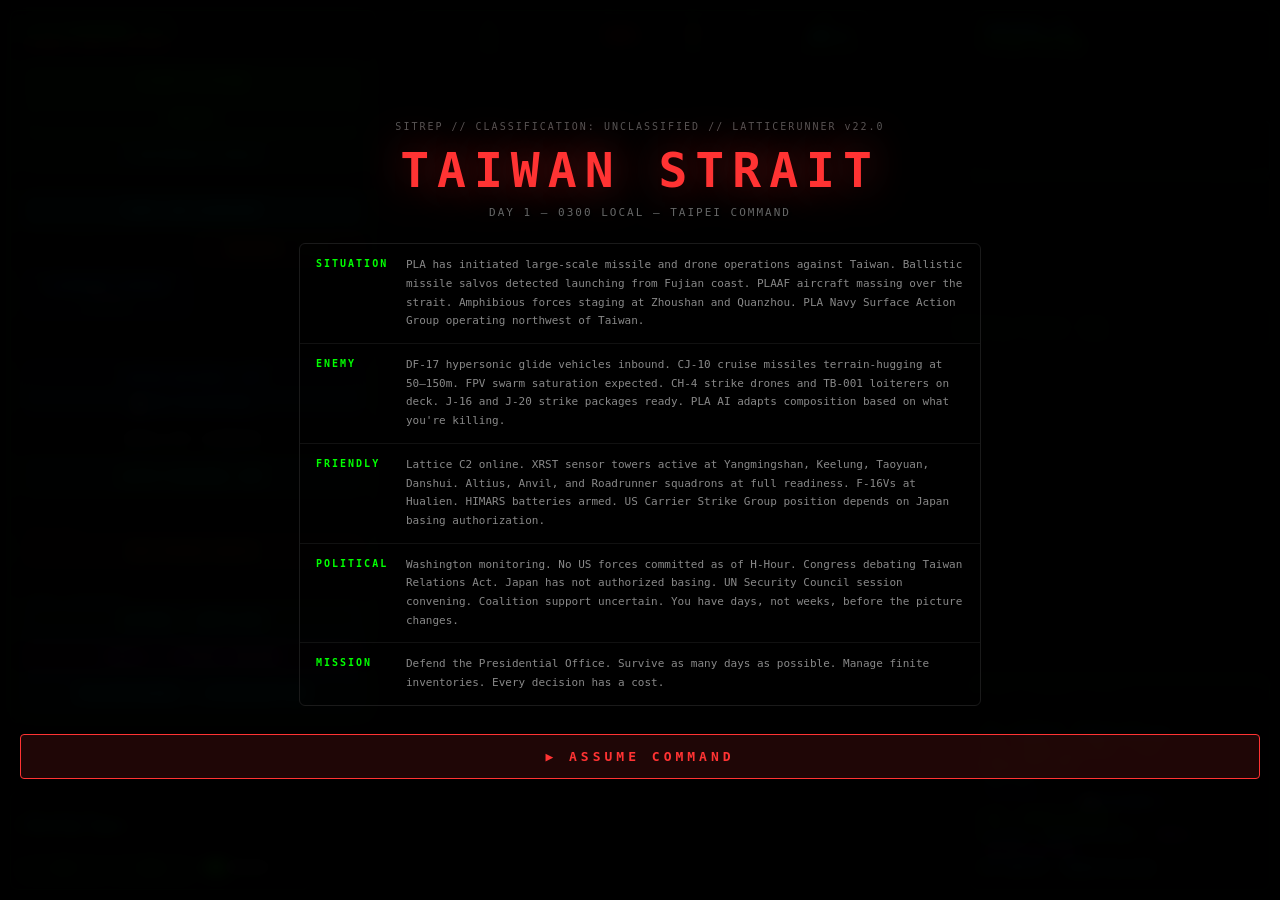
==== commit abdbe501: "Rename LATTICERUNNER_22.0_TAIWAN (1).html to LATTICERUNNER_22.0_TAIWAN.html" ====
--- a/LATTICERUNNER_22.0_TAIWAN.html
+++ b/LATTICERUNNER_22.0_TAIWAN.html
@@ -2,10 +2,881 @@
 <html>
 <head>
 <meta charset="utf-8">
-<title>LATTICERUNNER // 21.11</title>
+<title>LATTICERUNNER // 21.11 — STABILITY HOTFIX</title>
 <meta name="viewport" content="width=device-width, initial-scale=1">
 <link href="https://api.mapbox.com/mapbox-gl-js/v3.4.0/mapbox-gl.css" rel="stylesheet">
-<link rel="stylesheet" href="css/style.css">
+<style>
+    body {
+        margin: 0;
+        background: #000;
+        color: #0f0;
+        font-family: monospace;
+        overflow: hidden;
+        text-shadow: 1px 1px 2px #000;
+    }
+    #map {
+        width: 100vw;
+        height: 100vh;
+        position: absolute;
+    }
+
+    /* UI ELEMENTS */
+    #hud {
+        position: absolute;
+        top: 10px;
+        left: 10px;
+        background: rgba(0,0,0,0.7);
+        backdrop-filter: blur(8px);
+        padding: 12px;
+        border: 1px solid #0f0;
+        border-radius: 8px;
+        z-index: 20;
+        box-shadow: 0 0 15px rgba(0, 255, 0, 0.15);
+        max-width: 340px;
+        width: 100%;
+    }
+
+    #killfeed {
+        position: absolute;
+        right: 10px;
+        top: 310px;
+        background: rgba(0,0,0,0.6);
+        backdrop-filter: blur(4px);
+        padding: 10px;
+        border: 1px solid #0f0;
+        border-radius: 4px;
+        width: 300px;
+        max-height: 220px;
+        overflow-y: auto;
+        font-size: 11px;
+        z-index: 10;
+        pointer-events: auto;
+    }
+
+    #recommendationBox {
+        position: absolute;
+        right: 10px;
+        top: 10px;
+        background: rgba(0,0,0,0.6);
+        backdrop-filter: blur(5px);
+        padding: 12px;
+        border: 1px solid #0f0;
+        border-radius: 8px;
+        font-size: 13px;
+        line-height: 1.1;
+        width: 300px;
+        box-sizing: border-box;
+        z-index: 10;
+    }
+
+    /* Countdown sits directly below Tactical AI */
+    #countdownWrapper {
+        position: absolute;
+        right: 10px;
+        top: 120px;
+        width: 300px;
+        box-sizing: border-box;
+        z-index: 10;
+        display: flex;
+        flex-direction: column;
+        gap: 6px;
+    }
+    #incomingStrikeCard {
+        background: rgba(0,0,0,0.6);
+        border: 1px solid #00ffff;
+        border-radius: 6px;
+        padding: 10px 12px;
+        backdrop-filter: blur(5px);
+    }
+    #nextDayCard {
+        background: rgba(0,0,0,0.6);
+        border: 1px solid #ffcc00;
+        border-radius: 6px;
+        padding: 10px 12px;
+        backdrop-filter: blur(5px);
+    }
+
+    #roadrunnerStatus {
+        position: absolute;
+        right: 10px;
+        bottom: 180px;
+        background: rgba(0,0,0,0.6);
+        backdrop-filter: blur(5px);
+        padding: 12px;
+        border: 1px solid #0f0;
+        border-radius: 8px;
+        font-size: 11px;
+        line-height: 1.0;
+        width: 300px;
+        box-sizing: border-box;
+        z-index: 10;
+    }
+
+    .status-row {
+        display: flex;
+        justify-content: space-between;
+        margin-bottom: 2px;
+    }
+
+    #telemetry {
+        position: absolute;
+        right: 10px;
+        bottom: 10px;
+        background: rgba(0,0,0,0.6);
+        backdrop-filter: blur(5px);
+        padding: 12px;
+        border: 1px solid #0f0;
+        border-radius: 8px;
+        font-size: 12px;
+        line-height: 1.4;
+        width: 300px;
+        box-sizing: border-box;
+        z-index: 10;
+        overflow: visible;
+    }
+
+    #nowPlaying {
+        position: absolute;
+        left: 10px;
+        bottom: 10px;
+        padding: 12px;
+        border: 1px solid #0f0;
+        background: rgba(0,0,0,0.7);
+        backdrop-filter: blur(5px);
+        color: #0f0;
+        border-radius: 8px;
+        z-index: 10;
+        font-size: 12px;
+        font-weight: bold;
+        width: 300px;
+        box-sizing: border-box;
+        overflow: hidden;
+        display: flex;
+        flex-direction: column;
+    }
+    #music-controls {
+        display: flex;
+        align-items: center;
+        gap: 6px;
+        margin-top: 6px;
+    }
+    #music-controls button {
+        background: rgba(0,255,0,0.1);
+        border: 1px solid #0f0;
+        color: #0f0;
+        border-radius: 4px;
+        padding: 2px 8px;
+        font-size: 11px;
+        cursor: pointer;
+        font-family: inherit;
+    }
+    #music-controls button:hover { background: rgba(0,255,0,0.25); }
+    #music-vol {
+        width: 70px;
+        accent-color: #0f0;
+        cursor: pointer;
+    }
+
+    #np-artist {
+        color: #00ffaa;
+        margin-bottom: 2px;
+        white-space: nowrap;
+        overflow: hidden;
+        text-overflow: ellipsis;
+    }
+    #np-track-mask {
+        width: 100%;
+        overflow: hidden;
+        white-space: nowrap;
+        position: relative;
+        height: 16px;
+    }
+    .song-title-container {
+        display: inline-block;
+        padding-left: 100%;
+        animation: marquee 10s linear infinite;
+    }
+    @keyframes marquee {
+        0%   { transform: translate(0, 0); }
+        100% { transform: translate(-100%, 0); }
+    }
+
+    /* =============================================
+       STATS BAR — persistent mission metrics
+       ============================================= */
+    #statsBar {
+        position: absolute;
+        top: 10px;
+        left: 50%;
+        transform: translateX(-50%);
+        background: rgba(0,0,0,0.75);
+        backdrop-filter: blur(6px);
+        border: 1px solid #0f0;
+        border-radius: 8px;
+        padding: 7px 18px;
+        display: flex;
+        gap: 24px;
+        z-index: 20;
+        font-size: 12px;
+        pointer-events: none;
+        box-shadow: 0 0 12px rgba(0,255,0,0.1);
+    }
+    .stat-item {
+        display: flex;
+        flex-direction: column;
+        align-items: center;
+    }
+    .stat-label {
+        color: #555;
+        font-size: 9px;
+        letter-spacing: 1px;
+        text-transform: uppercase;
+    }
+    .stat-value {
+        color: #0f0;
+        font-size: 15px;
+        font-weight: bold;
+        line-height: 1.2;
+    }
+    .stat-value.red    { color: #f00; }
+    .stat-value.cyan   { color: #00ffff; }
+    .stat-value.yellow { color: #ffcc00; }
+
+    .btn-grid {
+        display: grid;
+        grid-template-columns: 1fr 1fr;
+        gap: 5px;
+        margin-bottom: 5px;
+    }
+
+    button {
+        background: rgba(0, 50, 0, 0.6);
+        color: #0f0;
+        border: 1px solid #0f0;
+        padding: 8px 10px;
+        border-radius: 4px;
+        font-weight: bold;
+        cursor: pointer;
+        font-size: 13px;
+        width: 100%;
+        transition: all 0.2s;
+        text-transform: uppercase;
+        letter-spacing: 1px;
+    }
+    button:hover  { background: rgba(0, 255, 0, 0.2); box-shadow: 0 0 5px #0f0; }
+    button:active { background: rgba(0, 255, 0, 0.4); }
+    button:disabled {
+        border-color: #004400;
+        color: #005500;
+        background: rgba(0,0,0,0.5);
+        cursor: default;
+        box-shadow: none;
+    }
+
+    #furyBtn:disabled { border-color: #005555; color: #004444; }
+    #furyBtn          { margin-bottom: 5px; }
+
+    /* JAMMING BUTTON */
+    #jamBtn {
+        margin-top: 5px;
+        border-color: #555;
+        color: #888;
+    }
+    #jamBtn.active {
+        background: repeating-linear-gradient(45deg, #220000, #220000 10px, #440000 10px, #440000 20px);
+        border-color: #f00;
+        color: #f00;
+        animation: glitch-text 0.5s infinite;
+    }
+
+    #wave {
+        position: absolute;
+        top: 50%;
+        left: 50%;
+        transform: translate(-50%, -50%);
+        background: rgba(50, 0, 0, 0.8);
+        backdrop-filter: blur(4px);
+        color: #f00;
+        padding: 20px 40px;
+        border: 4px solid #f00;
+        border-radius: 12px;
+        font-size: 36px;
+        font-weight: bold;
+        z-index: 100;
+        opacity: 0;
+        transition: opacity .3s;
+        pointer-events: none;
+    }
+    #wave.active { opacity: 1; }
+
+    .base-hit {
+        position: absolute;
+        top: 0;
+        left: 0;
+        width: 100vw;
+        height: 100vh;
+        background-color: rgba(255, 0, 0, 0.4);
+        pointer-events: none;
+        opacity: 0;
+        transition: opacity .1s;
+        z-index: 99;
+    }
+
+    .dot { opacity: 0; animation: pulse 1.5s infinite; }
+    .dot1 { animation-delay: 0s; }
+    .dot2 { animation-delay: .5s; }
+    .dot3 { animation-delay: 1s; }
+    @keyframes pulse {
+        0%   { opacity: 0; }
+        50%  { opacity: 1; }
+        100% { opacity: 0; }
+    }
+
+    #killfeed::-webkit-scrollbar       { width: 4px; }
+    #killfeed::-webkit-scrollbar-track { background: rgba(0,0,0,0.2); }
+    #killfeed::-webkit-scrollbar-thumb { background: #0f0; }
+
+    /* --- GAME OVER SCREEN --- */
+    #gameOverScreen {
+        position: absolute;
+        top: 50%;
+        left: 50%;
+        transform: translate(-50%, -50%);
+        background: rgba(0,0,0,0.95);
+        backdrop-filter: blur(12px);
+        border: 2px solid #f00;
+        border-radius: 12px;
+        padding: 28px 32px;
+        text-align: left;
+        z-index: 200;
+        display: none;
+        box-shadow: 0 0 60px rgba(255,0,0,0.3);
+        width: 640px;
+        max-height: 88vh;
+        overflow-y: auto;
+        box-sizing: border-box;
+    }
+    #gameOverScreen h1 {
+        color: #f00;
+        font-size: 26px;
+        margin: 0 0 4px 0;
+        letter-spacing: 3px;
+        text-align: center;
+    }
+    .go-subtitle {
+        color: #555;
+        font-size: 10px;
+        letter-spacing: 2px;
+        text-align: center;
+        margin-bottom: 20px;
+    }
+    .go-stats-row {
+        display: grid;
+        grid-template-columns: 1fr 1fr 1fr 1fr;
+        gap: 8px;
+        margin-bottom: 20px;
+    }
+    .go-stat-box {
+        background: rgba(255,255,255,0.03);
+        border: 1px solid #222;
+        border-radius: 4px;
+        padding: 10px 12px;
+        text-align: center;
+    }
+    .go-stat-box .go-label { font-size: 9px; color: #555; letter-spacing: 1px; display: block; margin-bottom: 4px; }
+    .go-stat-box .go-val   { font-size: 22px; font-weight: bold; color: #fff; display: block; }
+    .go-section {
+        border-top: 1px solid #1a1a1a;
+        padding-top: 14px;
+        margin-top: 14px;
+    }
+    .go-section-title {
+        font-size: 10px;
+        letter-spacing: 2px;
+        color: #555;
+        margin-bottom: 10px;
+    }
+    .go-analysis-item {
+        display: flex;
+        gap: 10px;
+        margin-bottom: 8px;
+        font-size: 11px;
+        line-height: 1.5;
+    }
+    .go-analysis-icon { flex-shrink: 0; width: 16px; }
+    .go-analysis-text { color: #999; flex: 1; }
+    .go-analysis-text strong { color: #ccc; }
+    .go-csis-block {
+        background: rgba(0,255,170,0.04);
+        border: 1px solid #0a2a1a;
+        border-radius: 6px;
+        padding: 14px 16px;
+        font-size: 11px;
+        color: #888;
+        line-height: 1.7;
+        margin-top: 10px;
+    }
+    .go-csis-block .go-csis-title {
+        color: #00ffaa;
+        font-size: 10px;
+        letter-spacing: 2px;
+        margin-bottom: 8px;
+        display: block;
+    }
+    .go-thankyou {
+        text-align: center;
+        color: #444;
+        font-size: 10px;
+        letter-spacing: 1px;
+        margin-top: 16px;
+        line-height: 1.8;
+    }
+    .go-stat { display: none; } /* hide old stats */
+    .go-val-old { display: none; }
+    #rebootBtn {
+        background: rgba(255,0,0,0.15);
+        border: 1px solid #f00;
+        color: #f00;
+        margin-top: 20px;
+        font-size: 13px;
+        letter-spacing: 2px;
+        padding: 13px;
+        width: 100%;
+        cursor: pointer;
+        border-radius: 4px;
+    }
+    #rebootBtn:hover { background: rgba(255,0,0,0.35); box-shadow: 0 0 15px rgba(255,0,0,0.4); }
+
+    /* --- JAMMING FX --- */
+    #jamOverlay {
+        position: absolute;
+        top: 0;
+        left: 0;
+        width: 100vw;
+        height: 100vh;
+        pointer-events: none;
+        z-index: 15;
+        background: repeating-linear-gradient(
+            0deg,
+            rgba(0, 0, 0, 0.15),
+            rgba(0, 0, 0, 0.15) 1px,
+            transparent 1px,
+            transparent 2px
+        );
+        display: none;
+        mix-blend-mode: hard-light;
+    }
+    .jammed-fx {
+        filter: grayscale(90%) contrast(1.4) brightness(0.7);
+        animation: glitch-anim 0.2s infinite;
+    }
+    @keyframes glitch-anim {
+        0%   { transform: translate(0, 0); }
+        20%  { transform: translate(-1px,  1px); }
+        40%  { transform: translate(-1px, -1px); }
+        60%  { transform: translate( 1px,  1px); }
+        80%  { transform: translate( 1px, -1px); }
+        100% { transform: translate(0, 0); }
+    }
+
+    /* =============================================
+       INTRO SPLASH OVERLAY
+       ============================================= */
+    #introSplash {
+        position: absolute;
+        top: 0; left: 0;
+        width: 100vw; height: 100vh;
+        background: rgba(0,0,0,0.95);
+        backdrop-filter: blur(8px);
+        z-index: 500;
+        display: flex;
+        flex-direction: column;
+        align-items: center;
+        justify-content: center;
+        transition: opacity 0.8s ease;
+        overflow-y: auto;
+        padding: 20px;
+        box-sizing: border-box;
+    }
+    #introSplash.fade-out { opacity: 0; pointer-events: none; }
+    .sitrep-header {
+        text-align: center;
+        margin-bottom: 24px;
+    }
+    .sitrep-tag {
+        color: #555;
+        font-size: 10px;
+        letter-spacing: 2px;
+        margin-bottom: 10px;
+    }
+    #introSplash h1 {
+        font-size: 48px;
+        letter-spacing: 8px;
+        color: #ff3333;
+        margin: 0 0 8px 0;
+        text-shadow: 0 0 40px rgba(255,50,50,0.5);
+    }
+    .sitrep-date {
+        color: #666;
+        font-size: 11px;
+        letter-spacing: 2px;
+    }
+    .sitrep-body {
+        max-width: 680px;
+        width: 100%;
+        border: 1px solid #1a1a1a;
+        border-radius: 6px;
+        overflow: hidden;
+        margin-bottom: 28px;
+    }
+    .sitrep-section {
+        display: flex;
+        border-bottom: 1px solid #111;
+        padding: 12px 16px;
+    }
+    .sitrep-section:last-child { border-bottom: none; }
+    .sitrep-label {
+        color: #0f0;
+        font-size: 10px;
+        letter-spacing: 2px;
+        min-width: 90px;
+        padding-top: 2px;
+        font-weight: bold;
+    }
+    .sitrep-text {
+        color: #888;
+        font-size: 11px;
+        line-height: 1.7;
+        flex: 1;
+    }
+    #introStartBtn {
+        background: rgba(255,50,50,0.12);
+        border: 1px solid #ff3333;
+        color: #ff3333;
+        padding: 14px 48px;
+        font-size: 13px;
+        letter-spacing: 4px;
+        cursor: pointer;
+        border-radius: 4px;
+        font-family: monospace;
+        transition: all 0.2s;
+        text-transform: uppercase;
+    }
+    #introStartBtn:hover {
+        background: rgba(255,50,50,0.28);
+        box-shadow: 0 0 24px rgba(255,50,50,0.35);
+    }
+    .blink { animation: blink 1.2s step-end infinite; }
+    @keyframes blink { 50% { opacity: 0; } }
+
+    /* =============================================
+       LATTICE REFERENCE PANEL
+       ============================================= */
+    /* =============================================
+       UNIFIED REFERENCE PANEL — full screen tabbed
+       ============================================= */
+    #refPanel {
+        position: absolute;
+        top: 5vh;
+        left: 5vw;
+        width: 90vw;
+        height: 88vh;
+        background: rgba(0,0,0,0.75);
+        backdrop-filter: blur(16px);
+        border: 1px solid #0f0;
+        border-radius: 10px;
+        z-index: 100;
+        display: none;
+        flex-direction: column;
+        box-shadow: 0 0 40px rgba(0,255,0,0.08);
+        overflow: hidden;
+    }
+    #refPanel.visible { display: flex; }
+    #refPanelHeader {
+        display: flex;
+        align-items: center;
+        justify-content: space-between;
+        padding: 10px 16px;
+        border-bottom: 1px solid #1a1a1a;
+        background: rgba(0,255,0,0.04);
+        flex-shrink: 0;
+    }
+    #refPanelTitle {
+        color: #0f0;
+        font-size: 12px;
+        letter-spacing: 3px;
+        font-weight: bold;
+    }
+    #refPanelClose {
+        background: none;
+        border: none;
+        color: #0f0;
+        font-size: 18px;
+        cursor: pointer;
+        padding: 0 6px;
+        width: auto;
+        line-height: 1;
+    }
+    #refPanelClose:hover { color: #fff; box-shadow: none; background: none; }
+    #refPanelTabs {
+        display: flex;
+        gap: 0;
+        border-bottom: 1px solid #1a1a1a;
+        flex-shrink: 0;
+    }
+    .ref-tab {
+        padding: 10px 20px;
+        font-size: 13px;
+        letter-spacing: 1px;
+        cursor: pointer;
+        border: none;
+        background: none;
+        border-bottom: 2px solid transparent;
+        width: auto;
+        border-radius: 0;
+        transition: all 0.15s;
+        font-family: inherit;
+        text-transform: uppercase;
+        font-weight: bold;
+    }
+    .ref-tab:hover { background: rgba(255,255,255,0.05); box-shadow: none; }
+    .ref-tab.active { border-bottom: 2px solid currentColor; }
+    .ref-tab.tab-lattice  { color: #00ffaa; }
+    .ref-tab.tab-threat   { color: #ff4444; }
+    .ref-tab.tab-econ     { color: #ffcc00; }
+    .ref-tab.tab-wargame  { color: #aa88ff; }
+    #refPanelBody {
+        flex: 1;
+        overflow-y: auto;
+        padding: 20px 28px;
+        font-size: 18px;
+    }
+    #refPanelBody::-webkit-scrollbar       { width: 4px; }
+    #refPanelBody::-webkit-scrollbar-thumb { background: #333; }
+    .ref-tab-content { display: none; }
+    .ref-tab-content.active { display: block; }
+
+    /* Shared content styles */
+    .ref-section       { margin-bottom: 20px; }
+    .ref-section-title {
+        font-size: 19px;
+        font-weight: bold;
+        letter-spacing: 2px;
+        text-transform: uppercase;
+        border-bottom: 1px solid #222;
+        padding-bottom: 8px;
+        margin-bottom: 14px;
+        margin-top: 8px;
+    }
+    .tab-lattice-content  .ref-section-title { color: #00ffff; }
+    .tab-threat-content   .ref-section-title { color: #ff6666; }
+    .tab-econ-content     .ref-section-title { color: #ffcc00; }
+    .tab-wargame-content  .ref-section-title { color: #aa88ff; }
+    .ref-row, .wg-row, .econ-row {
+        display: flex;
+        gap: 14px;
+        margin-bottom: 10px;
+        align-items: flex-start;
+        border-bottom: 1px solid #0d0d0d;
+        padding-bottom: 10px;
+    }
+    .ref-game, .threat-name, .econ-label, .wg-label {
+        font-weight: bold;
+        min-width: 175px;
+        flex-shrink: 0;
+        font-size: 15px;
+        line-height: 1.4;
+    }
+    .ref-game    { color: #0f0; }
+    .threat-name { color: #ff6666; }
+    .econ-label  { color: #ffcc00; }
+    .wg-label    { color: #aa88ff; }
+    .ref-real, .threat-desc, .econ-data, .wg-desc {
+        color: #999;
+        font-size: 17px;
+        line-height: 1.6;
+    }
+    .ref-real em, .threat-desc em, .econ-data em, .wg-desc em {
+        color: #00ffaa;
+        font-style: normal;
+    }
+    .econ-data .red, .wg-desc .red   { color: #ff4444; }
+    .econ-data .green, .wg-desc .green { color: #00ff88; }
+    .econ-data .yellow, .wg-desc .yellow { color: #ffcc00; }
+    .wg-source {
+        color: #444;
+        font-size: 13px;
+        letter-spacing: 0.5px;
+        margin-top: 3px;
+        display: block;
+    }
+    .lattice-note {
+        background: rgba(0,255,170,0.04);
+        border-left: 2px solid #00ffaa;
+        padding: 10px 12px;
+        font-size: 10px;
+        color: #666;
+        line-height: 1.6;
+        margin-top: 12px;
+        border-radius: 0 4px 4px 0;
+    }
+    .lattice-note span { color: #00ffaa; }
+
+    /* HUD toggle button */
+    #refToggleBtn {
+        margin-bottom: 5px;
+        border-color: #00ffaa;
+        color: #00ffaa;
+        background: rgba(0,255,170,0.06);
+        font-size: 11px;
+        letter-spacing: 1px;
+    }
+    #refToggleBtn:hover { background: rgba(0,255,170,0.18); box-shadow: 0 0 5px #00ffaa; }
+
+
+
+    /* Hover Tooltip */
+    #hoverTooltip {
+        position: absolute;
+        background: rgba(0,0,0,0.92);
+        border: 1px solid #0f0;
+        border-radius: 6px;
+        padding: 10px 14px;
+        font-size: 11px;
+        color: #ccc;
+        max-width: 300px;
+        pointer-events: none;
+        z-index: 200;
+        display: none;
+        line-height: 1.6;
+        backdrop-filter: blur(8px);
+    }
+    #hoverTooltip .tt-title {
+        font-size: 12px;
+        font-weight: bold;
+        margin-bottom: 5px;
+        letter-spacing: 1px;
+    }
+    #hoverTooltip .tt-row {
+        display: flex;
+        justify-content: space-between;
+        gap: 12px;
+        color: #888;
+        font-size: 10px;
+    }
+    #hoverTooltip .tt-row span:last-child { color: #aaa; text-align: right; }
+    #hoverTooltip .tt-divider {
+        border-top: 1px solid #1a1a1a;
+        margin: 6px 0;
+    }
+    #hoverTooltip .tt-status-alive  { color: #00ffaa; }
+    #hoverTooltip .tt-status-sunk   { color: #ff4444; }
+    #hoverTooltip .tt-status-damage { color: #ff9900; }
+
+    /* Day Survival Support Modal */
+    #supportModal {
+        position: absolute;
+        top: 50%;
+        left: 50%;
+        transform: translate(-50%, -50%);
+        background: rgba(0,0,0,0.95);
+        border: 1px solid #00ffaa;
+        border-radius: 10px;
+        padding: 24px 28px;
+        width: 420px;
+        z-index: 200;
+        display: none;
+        box-shadow: 0 0 40px rgba(0,255,170,0.2);
+    }
+    #supportModal h2 {
+        color: #00ffaa;
+        font-size: 14px;
+        letter-spacing: 3px;
+        margin: 0 0 6px 0;
+        text-transform: uppercase;
+    }
+    #supportModal .support-sub {
+        color: #555;
+        font-size: 10px;
+        letter-spacing: 1px;
+        margin-bottom: 18px;
+    }
+    .support-btn {
+        width: 100%;
+        margin-bottom: 10px;
+        padding: 12px 14px;
+        text-align: left;
+        font-size: 11px;
+        line-height: 1.5;
+        border-radius: 6px;
+        cursor: pointer;
+    }
+    .support-btn .support-title { font-weight: bold; display: block; font-size: 13px; margin-bottom: 3px; }
+    .support-btn .support-desc  { color: #888; font-size: 10px; }
+    .support-himars { border-color: #ff6600; color: #ff6600; background: rgba(255,102,0,0.08); }
+    .support-himars:hover { background: rgba(255,102,0,0.2); box-shadow: 0 0 8px #ff6600; }
+    .support-carrier { border-color: #4499ff; color: #4499ff; background: rgba(68,153,255,0.08); }
+    .support-carrier:hover { background: rgba(68,153,255,0.2); box-shadow: 0 0 8px #4499ff; }
+    .support-resupply { border-color: #00ffaa; color: #00ffaa; background: rgba(0,255,170,0.08); }
+    .support-resupply:hover { background: rgba(0,255,170,0.2); box-shadow: 0 0 8px #00ffaa; }
+    .support-cyber { border-color: #ff00ff; color: #ff00ff; background: rgba(255,0,255,0.08); }
+    .support-cyber:hover { background: rgba(255,0,255,0.2); box-shadow: 0 0 8px #ff00ff; }
+
+    /* Amphibious units */
+    #amphibiousBtn {
+        width: 100%;
+        margin-bottom: 4px;
+        color: #ff9900;
+        border-color: #ff9900;
+        background: rgba(255,153,0,0.08);
+        font-size: 11px;
+    }
+    #amphibiousBtn:hover { background: rgba(255,153,0,0.2); box-shadow: 0 0 6px #ff9900; }
+    .ref-tab.tab-assets  { color: #4499ff; }
+    .ref-tab.tab-music   { color: #ff88cc; }
+    .ref-tab.tab-about   { color: #ffaa44; }
+    .tab-assets-content  .ref-section-title { color: #4499ff; }
+    .tab-music-content   .ref-section-title { color: #ff88cc; }
+    .tab-about-content   .ref-section-title { color: #ffaa44; }
+    .about-statement {
+        font-size: 16px;
+        color: #ccc;
+        line-height: 1.9;
+        border-left: 3px solid #ffaa44;
+        padding: 14px 18px;
+        margin-bottom: 16px;
+        background: rgba(255,170,68,0.04);
+        border-radius: 0 6px 6px 0;
+    }
+    .ref-tab.tab-politics { color: #ff6688; }
+    .tab-politics-content .ref-section-title { color: #ff6688; }
+    .day-badge {
+        display: inline-block;
+        background: rgba(255,102,136,0.15);
+        border: 1px solid #ff6688;
+        border-radius: 4px;
+        padding: 2px 8px;
+        font-size: 11px;
+        color: #ff6688;
+        font-weight: bold;
+        margin-right: 8px;
+        letter-spacing: 1px;
+    }
+    .about-sig {
+        color: #ffaa44;
+        font-size: 15px;
+        font-weight: bold;
+        margin-top: 20px;
+        letter-spacing: 1px;
+    }
+    .music-bio {
+        color: #999;
+        font-size: 13px;
+        line-height: 1.6;
+        margin-top: 4px;
+    }
+    .music-bio em { color: #ff88cc; font-style: normal; }
+</style>
 </head>
 <body>
 <div id="map"></div>
@@ -21,6 +892,10 @@
     <div class="stat-item"><span class="stat-label">Integrity</span><span class="stat-value red" id="statLosses">100%</span></div>
     <div class="stat-item"><span class="stat-label">Streak</span><span class="stat-value yellow" id="statStreak">0</span></div>
     <div class="stat-item"><span class="stat-label">Threats</span><span class="stat-value red" id="statThreats">—</span></div>
+    <div class="stat-item" title="Global Market Index — crashes as conflict drags on and TSMC is threatened">
+        <span class="stat-label">MKT</span>
+        <span class="stat-value" id="statMarket" style="color:#00ffaa;">100.0</span>
+    </div>
 </div>
 
 <!-- Game Over Screen -->
@@ -33,6 +908,7 @@
         <div class="go-stat-box"><span class="go-label">KILLS</span><span class="go-val" id="goKills">0</span></div>
         <div class="go-stat-box"><span class="go-label">P.O. HITS</span><span class="go-val" id="goLosses">0</span></div>
         <div class="go-stat-box"><span class="go-label">BEST STREAK</span><span class="go-val" id="goStreak">0</span></div>
+        <div class="go-stat-box"><span class="go-label">MARKET INDEX</span><span class="go-val" id="goMarket" style="color:#ff4444;">—</span></div>
     </div>
 
     <div class="go-section">
@@ -47,6 +923,8 @@
             <div id="goCsisOutcome"><!-- populated by showGameOver() --></div>
         </div>
     </div>
+
+    <div class="go-section" id="goEconomy"><!-- populated by showGameOver() --></div>
 
     <div class="go-thankyou" id="goThankyou"><!-- populated --></div>
 
@@ -623,7 +1501,8 @@
         <button id="ttuBtn" disabled>TTU LINK <span id="ttuTimer" style="font-size:10px;color:#555;"></span></button>
         <button id="orsBtn" disabled>ORS SCAN <span id="orsTimer" style="font-size:10px;color:#555;"></span></button>
     </div>
-    <button id="japanBtn" disabled style="color:#4499ff; border-color:#4499ff; background:rgba(68,153,255,0.08); margin-bottom:4px;">JAPAN BASING: OFF</button>
+    <button id="japanBtn" disabled style="color:#4499ff; border-color:#4499ff; background:rgba(68,153,255,0.08); margin-bottom:2px;">JAPAN BASING: OFF</button>
+    <button onclick="showPolicyBrief('Japan')" style="margin-bottom:4px;font-size:9px;padding:2px 8px;background:rgba(0,170,255,0.08);border-color:#00aaff;color:#00aaff;">📋 WHY THIS MATTERS</button>
     <button id="jamBtn" disabled>SIMULATE JAMMING</button>
     <button id="autoBtn" disabled style="color:#00ffaa; border-color:#00ffaa; background:rgba(0,255,170,0.1); margin-top:5px;">AUTO-TASKING: OFF</button>
     <hr style="border-color:#0f0; opacity:0.2; margin:8px 0;">
@@ -705,32 +1584,6848 @@
     <span id="esysStatus">E-System: UNINITIALIZED</span><br>
     <span id="furyStatus" style="color:#00ffff;">Air Support: UNINITIALIZED</span><br>
     <span id="clgStatus">CLG: UNINITIALIZED</span> | <span id="ttuStatus">TTU: UNINITIALIZED</span><br>
+    <span id="vlsStatus" style="color:#4499ff;">CSG VLS: —</span>
+    <button onclick="showPolicyBrief('VLS')" style="font-size:9px;padding:1px 6px;margin-top:2px;background:rgba(68,153,255,0.08);border:1px solid #4499ff33;color:#4499ff;cursor:pointer;border-radius:2px;">📋 VLS BRIEF</button><br>
     <span id="orsStatus">ORS: UNINITIALIZED</span><br>
     <span id="altiusStatus" style="color:#00ffcc;">ALTIUS: UNINITIALIZED</span> |
     <span id="anvilStatus"  style="color:#cc44ff;">ANVIL: UNINITIALIZED</span><br>
     <span id="rrDeployStatus" style="color:#00ffff;">RR DEPLOY: UNINITIALIZED</span>
 </div>
 
+<div id="econTicker" style="position:absolute;right:10px;bottom:170px;
+    background:rgba(0,0,0,0.7);border:1px solid #333;border-radius:6px;
+    padding:8px 12px;width:300px;font-size:11px;color:#ccc;z-index:10;
+    pointer-events:none;line-height:1.5;">
+    <span style="color:#555;font-size:10px;letter-spacing:1px;">ECONOMY OF FORCE</span>
+</div>
+
 <div id="killfeed">Awaiting Tactical Input...<br>
 </div>
 <div id="hoverTooltip"></div>
 
+<!-- Policy Brief Modal -->
+<div id="policyBriefModal" style="display:none;position:absolute;top:5vh;left:50%;
+    transform:translateX(-50%);width:680px;max-height:86vh;
+    background:rgba(0,0,0,0.97);border:1px solid #0f0;border-radius:10px;
+    z-index:400;backdrop-filter:blur(16px);box-shadow:0 0 60px rgba(0,255,0,0.08);
+    flex-direction:column;overflow:hidden;">
+    <div style="display:flex;justify-content:space-between;align-items:center;
+        padding:14px 20px;border-bottom:1px solid #111;flex-shrink:0;">
+        <div>
+            <div id="pbTag" style="font-size:9px;color:#555;letter-spacing:2px;margin-bottom:3px;"></div>
+            <div id="pbTitle" style="color:#0f0;font-size:14px;letter-spacing:1px;font-weight:bold;"></div>
+        </div>
+        <button onclick="closePolicyBrief()" style="background:rgba(255,0,0,0.1);
+            border:1px solid #f00;color:#f00;padding:5px 14px;cursor:pointer;
+            border-radius:3px;font-size:11px;letter-spacing:1px;">✕ CLOSE</button>
+    </div>
+    <div id="pbContent" style="overflow-y:auto;padding:20px 24px;flex:1;
+        font-size:12px;line-height:1.9;color:#aaa;"></div>
+</div>
+
 <div id="telemetryExpandedContent" style="overflow-y:auto;padding:16px;flex:1;font-size:13px;line-height:2.0;"></div>
 </div>
 <audio id="bgMusic" preload="auto"></audio>
 
-
-<!-- Mapbox GL JS -->
 <script src="https://api.mapbox.com/mapbox-gl-js/v3.4.0/mapbox-gl.js"></script>
-
-<!-- Game scripts — load order matters -->
-<script src="js/config.js"></script>
-<script src="js/audio.js"></script>
-<script src="js/map.js"></script>
-<script src="js/ui.js"></script>
-<script src="js/units.js"></script>
-<script src="js/update.js"></script>
-<script src="js/refresh.js"></script>
-<script src="js/main.js"></script>
+<script>
+
+    // ============================================================
+    // MAPBOX & BASE
+    // ============================================================
+    mapboxgl.accessToken = 'pk.eyJ1IjoiY2hyaXNub3JkYWhsIiwiYSI6ImNtbWZybHUzbjBidjgyb3B2MGE2NXk3YXYifQ.rG46r5GB0RUnTFegkUnNAw';
+
+    const base = { lat: 25.0400, lng: 121.5120 }; // Presidential Office, Taipei
+
+    const baseHitIndicator = document.getElementById('baseHit');
+    const baseThreshold    = 0.0018;
+    const ID_RANGE         = 0.060;
+    const STREAK_WINDOW_MS = 10000;
+
+    // XRST — Extended Range Sentry Tower network
+    // Real XRST detects to 7.5 miles; scaled here to dominate the battlespace
+    const XRST_DETECT_RANGE   = 0.18;   // identification radius (degrees lat/lng)
+    const DRONE_ID_RANGE      = 0.05;   // Altius/Anvil onboard sensors classify at close range
+
+    // ── SENSOR LAYER CONSTANTS ────────────────────────────────────
+    const RADAR_RANGE         = 0.45;   // long-range radar — covers full spawn envelope
+    const RADAR_CONF_RATE     = 5;      // low confidence per tick — sees but does not classify
+    const EOIR_CONE_ANGLE     = 30;     // EO/IR camera field of view (degrees)
+    const EOIR_CONE_RANGE     = 0.08;   // EO/IR cone range from drone
+    const EOIR_CONF_RATE      = 35;     // high confidence when in cone
+    const EOIR_AMBIENT_RATE   = 15;     // lower confidence when nearby but not in cone
+    const GROUND_DETECT_RANGE = 0.08;   // acoustic/seismic ground sensor range
+    const GROUND_CONF_RATE    = 20;     // detects low-alt threats at close range
+    const XRST_DAMAGE_RADIUS = 0.012; // a breach this close offline's the tower
+
+    // Altitude engagement envelopes
+    const ALT_BREACH_THRESHOLD     = 50;   // enemy must be below this (meters) to hit base
+    const ALT_MISSILE_ENVELOPE     = 500;  // Roadrunner missiles only effective below this
+    const ALT_DESCENT_START_RANGE  = 0.12; // distance from base at which descent begins (degrees)
+
+    // ============================================================
+    // SYSTEM CONSTANTS
+    // ============================================================
+    const EMP_COOLDOWN_MS       = 30000;  // reduced from 50s — more viable in late waves
+    const EMP_DETONATION_RANGE  = 0.045;
+    const EMP_KILL_RANGE        = 0.12;   // last resort weapon — very wide area denial
+    const EMP_DISRUPT_RANGE     = 0.50;   // outer disruption ring — covers full spawn envelope
+    const EMP_DISRUPT_DURATION  = 18000;  // ms enemies are slowed after EMP (18 seconds)
+
+    const CLG_ACTIVATION_MS = 20000;
+    const CLG_SHUTDOWN_MS   = 30000;
+    const CLG_COOLDOWN_MS   = 60000;
+    const CLG_RANGE         = 0.012;
+    const CLG_HEAT_RATE     = 0.21;
+    const CLG_COOL_RATE     = 0.5;
+    const CLG_MAX_HEAT      = 100;
+
+    const TTU_COOLDOWN_MS       = 70000;
+    const TTU_DURATION_MS       = 10000;
+    const TTU_PACKET_HIT_CHANCE = 0.75;
+
+    const ORS_COOLDOWN_MS             = 70000;
+    const ORS_DISRUPTION_DURATION_MS  = 20000;
+
+    const FURY_COOLDOWN_MS  = 120000;  // Hualien is 1.07° away — needs longer cooldown
+    const FURY_SPEED        = 0.0055;  // jets are fast — significantly faster than drones
+    const MISSILE_SPEED     = 0.0100;  // Sidewinder — fast air-to-air/ground missile
+    const FURY_ENGAGE_RANGE = 0.45;    // matches enemy spawn range so Furies engage on approach
+
+    const MAX_FUEL    = 100;
+    const FUEL_BURN_RATE = 0.04;
+    const REFUEL_RATE    = 0.5;
+    const MAX_MISSILES   = 6;
+    const RELOAD_RATE    = 0.05;
+
+    let ROADRUNNER_BASE_SPEED    = 0.0006;
+    const ENEMY_INCREASE_PER_WAVE = 2;
+
+    // ── TAIWAN THREAT CONSTANTS ───────────────────────────────
+    // Spawn sectors — PLA attacks come from west (strait) and north
+    // West sector: lng ~ 120.3 (Fujian coast is ~120.0-120.5)
+    // North sector: from Zhoushan archipelago
+    // Southeast: PLAN carrier group
+    const SPAWN_WEST_LNG    = 120.30;  // Fujian coast
+    const SPAWN_NORTH_LAT   = 25.80;   // north approach
+    const SPAWN_SE_LAT      = 24.20;   // southeast PLAN group
+
+    // DF-17 hypersonic glide vehicle
+    const DF17_SPEED        = 0.0045;  // very fast — 5× normal drone
+    const DF17_ALT          = 30000;   // meters, glide phase
+    const DF17_CONF_NEEDED  = 95;      // nearly impossible to intercept in time
+
+    // CJ-10 cruise missile (H-6K launched)
+    const CJ10_SPEED        = 0.0012;  // subsonic but stealthy — low confidence gain
+    const CJ10_ALT          = 100;     // terrain-hugging
+    const CJ10_CONF_RATE    = 3;       // very hard to detect — low radar cross-section
+
+    // ============================================================
+    // FRIENDLY DRONE SQUAD CONSTANTS
+    // ============================================================
+    const ALTIUS_COOLDOWN_MS  = 45000;   // anti-UAS kamikaze, fast cooldown
+    const ALTIUS_COUNT        = 15;      // drones per launch
+    const ALTIUS_SPEED        = 0.0014;  // fast, targets swarm drones only
+
+    const ANVIL_COOLDOWN_MS   = 70000;   // heavier attrition drone
+    const ANVIL_COUNT         = 8;
+    const ANVIL_SPEED         = 0.0010;  // targets strike drones and cruise missiles
+
+    const RR_DEPLOY_COOLDOWN_MS = 90000; // precision interceptor, expensive
+    const RR_DEPLOY_COUNT       = 2;
+    const RR_DEPLOY_SPEED       = 0.0018; // fast, targets jets and missiles only
+
+    // Fighter jet constants
+    const JET_SPAWN_WAVE      = 4;       // jets start appearing from this wave
+    const JET_FIRE_RANGE      = 0.15;    // range at which jet fires its missile
+    const JET_MISSILE_SPEED   = 0.0120;  // air-to-ground missile — very fast
+    const JET_SPEED           = 0.0009;  // jet ingress speed
+    const JET_ALT             = 8000;    // jets cruise at high altitude (meters)
+    const JET_EVASION_RANGE   = 0.08;    // RR within this range triggers evasion
+    const JET_FLARE_RANGE     = 0.045;   // RR within this range triggers flares
+    const JET_EVASION_DURATION_MS = 3000; // how long evasion heading lasts
+    const JET_FLARE_COOLDOWN_MS   = 8000; // minimum time between flare deployments
+    const RR_LOCK_LOSS_MS         = 3500; // how long RR loses lock after flares
+
+    // ============================================================
+    // GAME STATE
+    // ============================================================
+    let playing    = false;
+    let friends    = [];
+    let enemies    = [];
+    let projectiles = [];
+    let explosions = [];
+    let nextId     = 1;
+    let publicContacts = [];
+
+    let furySquad   = [];
+    let furyMissiles = [];
+
+    // Friendly drone squads
+    let altiusSquad  = [];  // anti-UAS kamikaze drones
+    let anvilSquad   = [];  // heavier attrition drones
+    let rrSquad      = [];  // Roadrunner precision interceptors
+
+    // Cooldown tracking
+    let altiusReady      = true;
+    let altiusLastTs     = 0;
+    let anvilReady       = true;
+    let anvilLastTs      = 0;
+    let rrDeployReady    = true;
+    let rrDeployLastTs   = 0;
+
+    // Enemy fighter jets, their missiles, and flare particles
+    let enemyJets        = [];
+    let jetMissiles      = [];
+    let jetFlares        = [];  // visual flare particles { lat, lng, born, id }
+
+    // ADS-B live aircraft data
+    let adsbAircraft     = [];  // live transponder contacts from OpenSky
+    let adsbLastFetch    = 0;
+    const ADSB_FETCH_INTERVAL_MS = 30000; // poll every 30 seconds
+    // Bounding box around Taiwan / Taipei airspace
+    const ADSB_BOUNDS = { loLat: 24.0, hiLat: 26.0, loLng: 120.0, hiLng: 122.5 };
+
+    // XRST tower network — fixed sensor nodes placed in a perimeter around base
+    // Each tower: { id, name, lat, lng, online }
+    const xrstTowers = [
+        { id: 'XRST-01', lat: base.lat + 0.18, lng: base.lng - 0.10, online: true }, // Yangmingshan ridge (north)
+        { id: 'XRST-02', lat: base.lat + 0.10, lng: base.lng + 0.18, online: true }, // Keelung coast (northeast)
+        { id: 'XRST-03', lat: base.lat - 0.16, lng: base.lng + 0.12, online: true }, // Taoyuan approach (southwest)
+        { id: 'XRST-04', lat: base.lat - 0.08, lng: base.lng - 0.18, online: true }  // Danshui River corridor (west)
+    ];
+
+    let waveNumber       = 1;  // kept internally for escalation logic
+    // US reinforcement state
+    let carrierGroupArrived   = false;
+    let b21StrikeAvailable    = false;
+    let reinforcementDay      = 5;
+    let supportModalShown     = false;
+    let cyberStrikeActive     = false;
+    let cyberStrikeUntil      = 0;
+
+    // ── FINITE INVENTORY SYSTEM ───────────────────────────────────
+    const INVENTORY = {
+        altius:    { total: 60, remaining: 60 },  // Taiwan forward-deployed Altius stock
+        anvil:     { total: 32, remaining: 32 },  // Anvil interceptor stock
+        roadrunner:{ total: 12, remaining: 12 },  // RR — more forward deployment
+        f16v:      { total: 16, remaining: 16 },  // 16 F-16V sorties (141 aircraft in ROCAF)
+        himars:    { total: 6,  remaining: 6  },  // 6 HIMARS salvos
+    };
+    let hualienDegraded   = false;
+    let himarsArmed       = false;
+    let himarsLastUsedDay = -99;
+    let carrierArmed      = false;
+    let carrierLastUsedDay = -99;
+    let hualienHitTs      = 0;
+    let lastDayBannerDay  = 0;
+    let dayStartTs          = 0;
+    let nextEventTs         = 0;
+    let nextEventDelaySaved = 0;
+    let wallClockTriggered  = false; // guard — prevent wall clock from firing twice per day
+    // Resupply schedule: C-17 arrives Day 3, 6, 9
+    const RESUPPLY_DAYS   = [3, 6, 9];
+    function getPoliticsMsg(day) {
+        const japan = japanBasingEnabled;
+        const msgs = [
+            "Day 1: PLA initiates strike ops. Washington monitoring. No US forces committed. UN convening.",
+            "Day 2: UN Security Council emergency session. China vetoes resolution. Congress debates Taiwan Relations Act.",
+            "Day 3: US Carrier Strike Group ordered to Philippine Sea. Positioning depends on Japan basing authorization.",
+            japan
+                ? "Day 4: Japan basing AUTHORIZED. CSG forward-deployed. US reinforcements imminent. PLA activating DF-21D posture."
+                : "Day 4: Japan basing not authorized. CSG holding at Guam. US sortie range severely limited. Reinforcements Day 7.",
+            "Day 5: Global semiconductor markets halted. Insurance war clauses invoked. US reinforcements authorized by Congress.",
+            japan
+                ? "Day 6: CSG on station. Strike packages active from Okinawa. PLA facing full US air power. Coalition forming."
+                : "Day 6: CSG still at Guam. Taiwan absorbing maximum pressure without forward US air cover. Coalition forming.",
+            japan
+                ? "Day 7: Full coalition engaged. Australia, UK assets committed. PLA facing unsustainable attrition."
+                : "Day 7: CSG arrives from Guam. Late entry — Taiwan has absorbed 7 days without forward US support. Coalition solidifying.",
+            "Day 8: Nuclear shadow. PLA invasion faltering — CCP faces gamble for resurrection pressure. Escalation risk critical.",
+            "Day 9: China seeks off-ramp. Diplomats exploring face-saving options. Military outcome largely determined.",
+            "Day 10+: CSIS conclusion — Taiwan survives but at enormous cost to all sides. No clean victory.",
+        ];
+        return msgs[Math.min(day - 1, msgs.length - 1)] || msgs[msgs.length - 1];
+    }
+
+    let resupplyDelivered = [];     // which days have been delivered
+
+    // ── PLA STRATEGIC AI MEMORY ───────────────────────────────────
+    let plaMemory = {
+        rrKillsVsJets:    0,   // how many jets RR killed last wave
+        rrKillsVsMissiles:0,   // jet missiles RR killed
+        altiusKillsFPV:   0,   // FPVs Altius killed last wave
+        anvilKillsCH4:    0,   // CH-4s Anvil killed last wave
+        empKills:         0,   // kills from EMP
+        clgKills:         0,   // kills from CLG
+        baseHitsThisWave: 0,   // PLA score this wave
+        consecutiveFailWaves: 0, // waves where PLA got few through
+        lastWaveSpread:   false, // whether last wave used multi-axis
+        feintActive:      false, // feint wave currently in progress
+        feintWaveNum:     0,
+        // Composition weights — PLA adjusts these based on what's working
+        weights: {
+            df17: 1.0, cj10: 1.0, fpv: 1.0,
+            ch4: 1.0, tb001: 1.0, jet: 1.0
+        }
+    };
+
+    // ── JAPAN BASING ──────────────────────────────────────────────
+    let japanBasingEnabled = false;
+
+    // ── NAVAL BATTLE STATE — FULL CSIS ORDER OF BATTLE ─────────────
+    function mkShip(id, type, symbol, color, health, missiles, speed, flags={}) {
+        return { id, type, symbol, color, health, maxHealth: health, lat: 0, lng: 0,
+                 alive: true, missiles, heading: 0, speed, sunkBy: null, sunkTs: 0,
+                 damageLog: [], ...flags };
+    }
+    const PLAN_SAG = [
+        mkShip('南昌 (Nanchang)',      'Type 055 Destroyer',     '⬟','#ff3333', 12, 112, 0.00040),
+        mkShip('延安 (Yanan)',         'Type 055 Destroyer',     '⬟','#ff3333', 12, 112, 0.00040),
+        mkShip('贵阳 (Guiyang)',       'Type 052D Destroyer',    '◆','#ff5555',  8,  64, 0.00050),
+        mkShip('太原 (Taiyuan)',       'Type 052D Destroyer',    '◆','#ff5555',  8,  64, 0.00050),
+        mkShip('岳阳 (Yueyang)',       'Type 054A Frigate',      '◇','#ff7777',  6,  32, 0.00055),
+        mkShip('三亚 (Sanya)',         'Type 054A Frigate',      '◇','#ff7777',  6,  32, 0.00055),
+        mkShip('SS-329',               'Type 039B Submarine',    '▾','#ff9900',  5,   6, 0.00070, {isSub:true}),
+        mkShip('SS-331',               'Type 039B Submarine',    '▾','#ff9900',  5,   6, 0.00070, {isSub:true}),
+        mkShip('广西 (Guangxi)',       'Type 075 LHD',           '▣','#ff7700', 10,   4, 0.00030, {isAmph:true}),
+        mkShip('四川 (Sichuan)',       'Type 071 LPD',           '▢','#ff7700',  8,   2, 0.00030, {isAmph:true}),
+        mkShip('昆仑山 (Kunlunshan)', 'Type 071 LPD',           '▢','#ff7700',  8,   2, 0.00030, {isAmph:true}),
+        mkShip('查干湖 (Chaganhu)',   'Type 901 Replenishment', '○','#ff5500',  5,   0, 0.00030),
+    ];
+    const US_CSG = [
+        mkShip('CVN-73 George Washington',       'Nimitz-class Carrier',  '✦','#4499ff', 20,  20, 0.00030, {isCVN:true}),
+        mkShip('CG-67 Shiloh',               'Ticonderoga Cruiser',   '✧','#5588ff', 10, 122, 0.00040, {isCG:true}),
+        mkShip('CG-73 Port Royal',           'Ticonderoga Cruiser',   '✧','#5588ff', 10, 122, 0.00040, {isCG:true}),
+        mkShip('DDG-109 Jason Dunham',       'Arleigh Burke DDG',     '◈','#6699ff',  8,  96, 0.00050),
+        mkShip('DDG-89 Mustin',              'Arleigh Burke DDG',     '◈','#6699ff',  8,  96, 0.00050),
+        mkShip('DDG-110 William Lawrence',   'Arleigh Burke DDG',     '◈','#6699ff',  8,  96, 0.00050),
+        mkShip('DDG-71 Ross',                'Arleigh Burke DDG',     '◈','#6699ff',  8,  96, 0.00050),
+        mkShip('SSN-774 Virginia',           'Virginia-class SSN',    '▸','#00ffcc',  7,  38, 0.00060, {isSub:true}),
+        mkShip('SSN-21 Seawolf',             'Seawolf-class SSN',     '▸','#00ffcc',  8,  50, 0.00070, {isSub:true}),
+        mkShip('T-AKE Lewis Puller',         'Lewis Puller ESB',      '○','#4477aa',  5,   0, 0.00030),
+    ];
+    const JAPAN_DDG_SQUADRON = [
+        mkShip('DDG-107 Gravely',    'Arleigh Burke DDG', '◈','#00aaff', 4, 96, 0.00050, {isJapanForce:true}),
+        mkShip('DDG-85 McCampbell',  'Arleigh Burke DDG', '◈','#00aaff', 4, 96, 0.00050, {isJapanForce:true}),
+        mkShip('JS Atago DDH-177',   'JMSDF Atago DDG',   '◈','#00ccff', 4, 90, 0.00050, {isJapanForce:true, isJMSDF:true}),
+    ];
+    let navalBattleActive    = false;
+    let airBattleTs          = 0;
+    const AIR_ENGAGE_INTERVAL = 60000;
+    let combatAircraft       = [];    // brief flyover icons during air exchanges
+
+    // PLAAF order of battle — Eastern Theater Command
+    // CSIS estimate: PLAAF Eastern Theater ~400-500 front-line fighters
+    // Modeled as 6 brigades representing ~480 total sorties
+    const PLAAF_OOB = [
+        { id: 'J-20 107th Brigade',  type: 'J-20',  base: 'Wuyishan AB',   lat: 27.83, lng: 117.98, sorties: 48, losses: 0, alive: true, color: '#ff3333' },
+        { id: 'J-20 9th Brigade',    type: 'J-20',  base: 'Cangzhou AB',   lat: 38.35, lng: 116.87, sorties: 48, losses: 0, alive: true, color: '#ff3333' },
+        { id: 'J-16 5th Brigade',    type: 'J-16',  base: 'Suzhou AB',     lat: 31.26, lng: 120.62, sorties: 96, losses: 0, alive: true, color: '#ff5555' },
+        { id: 'J-16 54th Brigade',   type: 'J-16',  base: 'Huian AB',      lat: 24.97, lng: 118.63, sorties: 96, losses: 0, alive: true, color: '#ff5555' },
+        { id: 'J-10C 3rd Brigade',   type: 'J-10C', base: 'Longtian AB',   lat: 25.78, lng: 119.57, sorties: 144,losses: 0, alive: true, color: '#ff7777' },
+        { id: 'H-6K Bombers',        type: 'H-6K',  base: 'Neixiang AB',   lat: 33.05, lng: 111.61, sorties: 48, losses: 0, alive: true, color: '#ff9900' },
+    ];
+
+    // CSIS estimate: US Day 1 — ~200 carrier + ~100 Japan = ~300 sorties
+    // Day 4+ with Japan basing: adds ~150 more. Total US: ~450 vs PLAAF ~480
+    const US_AIR_OOB = [
+        { id: 'VFA-27 Royal Maces',   type: 'F/A-18E', base: 'CVN-73',        lat: 0, lng: 0, sorties: 72, losses: 0, alive: true, color: '#4499ff', fromCarrier: true },
+        { id: 'VFA-102 Diamondbacks', type: 'F/A-18F', base: 'CVN-73',        lat: 0, lng: 0, sorties: 72, losses: 0, alive: true, color: '#4499ff', fromCarrier: true },
+        { id: 'VAQ-136 Gauntlets',    type: 'EA-18G',  base: 'CVN-73',        lat: 0, lng: 0, sorties: 36, losses: 0, alive: true, color: '#4499ff', fromCarrier: true, isJammer: true },
+        { id: '13th FS Panthers',     type: 'F-35A',   base: 'Misawa AB',     lat: 40.70, lng: 141.37, sorties: 72, losses: 0, alive: true, color: '#00aaff', isJapanBased: true },
+        { id: '67th FS Fighting Cocks',type:'F-35A',   base: 'Kadena AB',     lat: 26.35, lng: 127.77, sorties: 72, losses: 0, alive: true, color: '#00aaff', isJapanBased: true },
+        { id: 'VMFA-121 Green Knights',type:'F-35B',   base: 'Iwakuni MCAS',  lat: 34.14, lng: 132.23, sorties: 60, losses: 0, alive: true, color: '#00ccff', isJapanBased: true },
+        { id: '9th BS Buccaneers',    type: 'B-21',    base: 'Whiteman AFB',  lat: 38.72, lng: -93.55, sorties: 16, losses: 0, alive: true, color: '#ffffff', isBomber: true },
+        { id: '20th BS Buccaneers',   type: 'B-2',     base: 'Andersen AFB',  lat: 13.58, lng: 144.93, sorties: 20, losses: 0, alive: true, color: '#ddddff', isBomber: true },
+    ];
+
+    // ── LANDING ZONES — CSIS identified beaches ───────────────────
+    const LANDING_ZONES = [
+        {
+            id: 'LZ-ALPHA',
+            name: 'Bali / Danshui Estuary',
+            lat: 25.174, lng: 121.446,
+            threat: 'PRIMARY',
+            color: '#ff2222',
+            status: 'CONTESTED',
+            troopsLanded: 0,
+            csis: 'CSIS identifies the Danshui River mouth as the highest-probability northern landing zone. Flat beach approach, proximity to Taipei (15km). PLA 73rd Group Army primary axis. ROC defenses include prepared obstacles and coastal artillery.',
+            plaMajorUnit: 'PLA 73rd Group Army, 3rd Amphibious Brigade',
+            rocDefenders: 'ROC Army 6th Army Corps, coastal defense batteries',
+            dayActivated: 3,
+        },
+        {
+            id: 'LZ-BRAVO',
+            name: 'Taoyuan Coast',
+            lat: 25.056, lng: 121.102,
+            threat: 'PRIMARY',
+            color: '#ff2222',
+            status: 'CONTESTED',
+            troopsLanded: 0,
+            csis: 'Second primary landing axis. Access to Taoyuan International Airport is the strategic objective — seizure would enable PLA airlift of reinforcements. CSIS wargames show this as the most likely early objective after establishing a beachhead.',
+            plaMajorUnit: 'PLA 72nd Group Army, 1st Amphibious Division',
+            rocDefenders: 'ROC 33rd Infantry Brigade, Taoyuan garrison',
+            dayActivated: 3,
+        },
+        {
+            id: 'LZ-CHARLIE',
+            name: 'Yilan Coast (NE)',
+            lat: 24.757, lng: 121.762,
+            threat: 'SECONDARY',
+            color: '#ff7700',
+            status: 'APPROACH',
+            troopsLanded: 0,
+            csis: 'Northeastern coast. CSIS identifies as secondary axis designed to pin ROC forces and prevent redeployment to western beaches. More difficult terrain but bypasses main coastal defenses. Activated Day 4+ in most CSIS scenarios.',
+            plaMajorUnit: 'PLA 83rd Group Army, Marine Brigade',
+            rocDefenders: 'ROC 269th Infantry Brigade',
+            dayActivated: 4,
+        },
+        {
+            id: 'LZ-DELTA',
+            name: 'Tamsui River Mouth',
+            lat: 25.178, lng: 121.437,
+            threat: 'PRIMARY',
+            color: '#ff2222',
+            status: 'APPROACH',
+            troopsLanded: 0,
+            csis: 'River mouth approach toward Taipei city. Combined arms assault using amphibious APCs and hovercraft. CSIS notes that if PLA secures this approach, direct assault on the Presidential Office becomes possible within 48 hours.',
+            plaMajorUnit: 'PLA Naval Marine Corps, 1st Marine Brigade',
+            rocDefenders: 'ROC Marine Corps, Presidential Guard elements',
+            dayActivated: 3,
+        },
+        {
+            id: 'LZ-ECHO',
+            name: 'Hsinchu Coast',
+            lat: 24.849, lng: 120.817,
+            threat: 'SECONDARY',
+            color: '#ff7700',
+            status: 'STAGING',
+            troopsLanded: 0,
+            csis: 'Southern approach along the coastal highway. CSIS identifies Hsinchu Science Park as a key PLA objective — Taiwan semiconductor manufacturing cluster. Seizure or destruction would achieve major economic warfare objectives independent of regime change.',
+            plaMajorUnit: 'PLA 74th Group Army, Mechanized Infantry',
+            rocDefenders: 'ROC Army 542nd Armored Brigade',
+            dayActivated: 4,
+        },
+    ];
+    let landingZonesActive = false;
+    let globalMarketIndex  = 100.0;  // starts at 100 (pre-war baseline)
+    let gdpLostTrillions   = 0.0;    // cumulative GDP loss estimate
+    let tsmcThreatLevel    = 0;      // 0-3, rises as Hsinchu LZ activates
+    let navalEngagementTs    = 0;    // last naval exchange timestamp
+    let csgVlsPool           = 380;
+    let infraDegraded        = 0;    // 0=normal, 1=C2 hit (60%), 2=grid down (30%)
+
+    // ── ECONOMY OF FORCE LEDGER ──────────────────────────────
+    const UNIT_COSTS = {
+        // US interceptors (defense spend)
+        altius:     50000,
+        anvil:      75000,
+        roadrunner: 125000,
+        f16v:       8000000,   // per sortie cost approx
+        himars:     150000,    // per rocket
+        carrier:    2000000,   // per carrier strike sortie
+        // Enemy assets (attrition value)
+        fpv:        500,
+        ch4:        2500000,
+        tb001:      3500000,
+        df17:       20000000,
+        cj10:       3000000,
+        j16:        70000000,
+        j20:        110000000,
+        // Naval (attrition value per ship type)
+        'Type 055 Destroyer':    900000000,
+        'Type 052D Destroyer':   500000000,
+        'Type 054A Frigate':     350000000,
+        'Type 039B Submarine':   250000000,
+        'Type 075 LHD':          1200000000,
+        'Type 071 LPD':          600000000,
+        'Type 901 Replenishment':400000000,
+    };
+    const economyLog = {
+        interceptorsFired: { altius:0, anvil:0, roadrunner:0, f16v:0, himars:0, carrier:0 },
+        enemiesKilled:     { fpv:0, ch4:0, tb001:0, df17:0, cj10:0, j16:0, j20:0 },
+        navalKills:        [],
+        defenseCost:       0,
+        attritionValue:    0,
+        exchangeRatioByDay: [],
+        currentDay:        1,
+    };
+    function econSpend(type, qty=1) {
+        const cost = (UNIT_COSTS[type] || 0) * qty;
+        economyLog.defenseCost += cost;
+        if (economyLog.interceptorsFired[type] !== undefined)
+            economyLog.interceptorsFired[type] += qty;
+        updateEconTicker();
+    }
+    function econKill(type, shipClass) {
+        let value = 0;
+        if (shipClass) {
+            value = UNIT_COSTS[shipClass] || 0;
+            economyLog.navalKills.push({ type: shipClass, value });
+        } else {
+            value = UNIT_COSTS[type] || 0;
+            if (economyLog.enemiesKilled[type] !== undefined)
+                economyLog.enemiesKilled[type]++;
+        }
+        economyLog.attritionValue += value;
+        updateEconTicker();
+    }
+    function econSnapshotDay() {
+        const ratio = economyLog.attritionValue > 0
+            ? (economyLog.defenseCost / economyLog.attritionValue).toFixed(2)
+            : '∞';
+        economyLog.exchangeRatioByDay.push({
+            day: economyLog.currentDay,
+            defense: economyLog.defenseCost,
+            attrition: economyLog.attritionValue,
+            ratio
+        });
+        economyLog.currentDay++;
+    }
+    function fmtUSD(n) {
+        if (n >= 1e9) return `$${(n/1e9).toFixed(2)}B`;
+        if (n >= 1e6) return `$${(n/1e6).toFixed(1)}M`;
+        if (n >= 1e3) return `$${(n/1e3).toFixed(0)}K`;
+        return `$${n}`;
+    }
+    // ── POLICY BRIEFS ────────────────────────────────────────
+    const POLICY_BRIEFS = {
+        'DF-17': {
+            tag: 'PLARF // HYPERSONIC GLIDE VEHICLE // CSIS PRIORITY THREAT',
+            title: 'DF-17 Hypersonic Glide Vehicle — The Carrier Killer Problem',
+            content: `
+                <div style="color:#ff00ff;font-size:11px;letter-spacing:1px;margin-bottom:12px;">CLASSIFICATION: UNCLASSIFIED // SOURCE: CSIS "First Battle of the Next War" (2023)</div>
+                <p>The DF-17 is China's primary hypersonic strike weapon, purpose-built to defeat US carrier strike groups and their SM-3 missile defenses. Unlike ballistic missiles that follow predictable arcs, the DF-17's hypersonic glide vehicle maneuvers unpredictably at Mach 5–10 during terminal approach, making intercept geometrically marginal even for the most advanced US interceptors.</p>
+                <div style="background:rgba(255,0,255,0.06);border-left:3px solid #ff00ff;padding:10px 14px;margin:14px 0;border-radius:0 4px 4px 0;">
+                    <div style="color:#ff00ff;font-size:10px;letter-spacing:1px;margin-bottom:6px;">CSIS FINDING — "First Battle of the Next War" (2023)</div>
+                    "Hypersonic saturation is the primary threat to US carrier survivability in the Taiwan Strait. CSIS wargames consistently found that 8–12 simultaneous DF-17 launches overwhelm CSG point defense. The United States has no high-confidence intercept capability against maneuvering hypersonic vehicles at scale."
+                </div>
+                <p><strong style="color:#ccc;">In this simulation:</strong> DF-17s use lead-pursuit intercept geometry rather than tail-chase. Roadrunner-M is the only system capable of engaging them, and must calculate a predicted intercept point ahead of the glide vehicle's trajectory. If the geometry closes — the DF-17 is moving faster than Roadrunner can reach the intercept point — the system issues a "BREACH POSSIBLE" warning. This models a real constraint: at Mach 8+, a tail-chase intercept is mathematically impossible.</p>
+                <p><strong style="color:#ccc;">Eastern Theater inventory:</strong> PLARF operates an estimated 2 DF-17 brigades (~72 launchers, ~200 missiles). CSIS Day 1 estimate: 50–80 DF-17s in the opening salvo targeting carrier groups, airfields, and C2 nodes.</p>
+                <p><strong style="color:#ccc;">Policy implication:</strong> The US has no deployed system analogous to Roadrunner that can reliably defeat DF-17 at scale. The CSIS recommendation is layered autonomous defense — not point defense — and accepting that some fraction of DF-17s will penetrate.</p>
+                <div style="color:#333;font-size:10px;margin-top:16px;border-top:1px solid #111;padding-top:10px;">Source: Cancian, M. et al. "The First Battle of the Next War." CSIS, 2023. // DF-17 program: NASIC 2019, Pentagon China Military Power Report 2023.</div>`
+        },
+        'Roadrunner': {
+            tag: 'ANDURIL INDUSTRIES // AUTONOMOUS INTERCEPTOR // CLASSIFIED PERFORMANCE',
+            title: 'Roadrunner-M — The Attritable Intercept Problem',
+            content: `
+                <div style="color:#00ffff;font-size:11px;letter-spacing:1px;margin-bottom:12px;">CLASSIFICATION: UNCLASSIFIED // SOURCE: ANDURIL PUBLIC STATEMENTS + CSIS ANALYSIS</div>
+                <p>Roadrunner-M is Anduril's turbojet-powered autonomous interceptor — the first US system specifically designed to be cheaper than the threats it kills. At an estimated $100–150K per unit, it sits below the cost of a Hellfire missile (~$150K) while being capable of engaging subsonic cruise missiles, fighter jets, and potentially hypersonic glide vehicles.</p>
+                <div style="background:rgba(0,255,255,0.06);border-left:3px solid #00ffff;padding:10px 14px;margin:14px 0;border-radius:0 4px 4px 0;">
+                    <div style="color:#00ffff;font-size:10px;letter-spacing:1px;margin-bottom:6px;">THE EXCHANGE RATIO PROBLEM</div>
+                    CSIS identifies the fundamental challenge of autonomous defense: adversaries can produce cheap attritable weapons (FPV drones at $500, cruise missiles at $3M) faster than the US can produce expensive point-defense interceptors (SM-6 at $4M, PAC-3 at $6M). Roadrunner is designed to collapse this ratio. The question CSIS poses: can the US manufacture attritable interceptors fast enough at sub-$200K price points to make volume saturation attacks economically unviable for China?
+                </div>
+                <p><strong style="color:#ccc;">550 days:</strong> Anduril publicly stated Roadrunner went from white paper to first flight in 550 days — a development timeline that would have taken 10+ years in traditional defense acquisition. This speed is itself a CSIS finding: autonomous systems developed outside legacy procurement can respond to emerging threats faster than the threat evolves.</p>
+                <p><strong style="color:#ccc;">In this simulation:</strong> Roadrunner has 12 units per deployment, finite inventory across 4 deployments (48 total). It is the only system capable of defeating DF-17 hypersonic missiles and PL-15 air-to-air missiles. Depletion is irreversible until C-17 resupply. This models the real constraint: Roadrunner production is not yet at scale.</p>
+                <div style="color:#333;font-size:10px;margin-top:16px;border-top:1px solid #111;padding-top:10px;">Source: Anduril Industries press releases. CSIS "Affordable Mass" report. DoD Replicator Initiative documentation.</div>`
+        },
+        'J-20': {
+            tag: 'PLAAF // 5TH GENERATION // CHENGDU AIRCRAFT CORPORATION',
+            title: "J-20 Mighty Dragon — China's Stealth Air Superiority Threat",
+            content: `
+                <div style="color:#ff4444;font-size:11px;letter-spacing:1px;margin-bottom:12px;">CLASSIFICATION: UNCLASSIFIED // SOURCE: CSIS, NASIC, PENTAGON CHINA MILITARY POWER REPORT</div>
+                <p>The Chengdu J-20 is China's first operational fifth-generation fighter — low-observable, AESA radar-equipped, and designed specifically to penetrate US air defenses and kill high-value assets: E-2D Hawkeye radar planes, EA-18G Growlers, tankers, and ISR platforms. Without these enablers, US strike packages become dramatically less effective.</p>
+                <div style="background:rgba(255,68,68,0.06);border-left:3px solid #ff4444;padding:10px 14px;margin:14px 0;border-radius:0 4px 4px 0;">
+                    <div style="color:#ff4444;font-size:10px;letter-spacing:1px;margin-bottom:6px;">CSIS FINDING</div>
+                    "J-20 operations against US carrier air wings represent the highest-risk air threat in the Taiwan scenario. Its low-observable design means XRST towers and radar gain confidence slowly — by the time the threat is classified HOSTILE, engagement windows are narrow. CSIS wargames show that J-20 attrition of EA-18G Growlers in the first 48 hours significantly degrades subsequent US strike effectiveness."
+                </div>
+                <p><strong style="color:#ccc;">Numbers:</strong> ~200 J-20s operational as of 2025, ~20/year production. Eastern Theater Command: 2 brigades (~96 aircraft). Internal weapons bay carries 4 PL-15 BVR missiles — each valued at ~$1M. One J-20 sortie carries ~$4M in missiles and costs ~$110M to replace if lost.</p>
+                <p><strong style="color:#ccc;">In this simulation:</strong> J-20 tracks gain confidence at +2/tick from radar only (stealth suppresses XRST), making them harder to engage before they enter firing range. They execute 4-flare evasion sequences and break lock more aggressively than J-16s. Only Roadrunner can reliably defeat them in the intercept phase.</p>
+                <div style="color:#333;font-size:10px;margin-top:16px;border-top:1px solid #111;padding-top:10px;">Source: Pentagon China Military Power Report 2023. NASIC Ballistic and Cruise Missile Threat 2022. CSIS "First Battle" wargame series.</div>`
+        },
+        'CVN-73': {
+            tag: 'US NAVY // CARRIER STRIKE GROUP 5 // YOKOSUKA JAPAN',
+            title: 'USS George Washington — The Japan Basing Equation',
+            content: `
+                <div style="color:#4499ff;font-size:11px;letter-spacing:1px;margin-bottom:12px;">CLASSIFICATION: UNCLASSIFIED // SOURCE: CSIS, USNI, CURRENT DISPOSITION (MAR 2026)</div>
+                <p>USS George Washington (CVN-73) is the US Navy's only forward-deployed aircraft carrier, homeported at Yokosuka, Japan. As of March 2026, she is the realistic carrier for a Taiwan contingency — USS Ronald Reagan is in 17-month dry dock at Puget Sound (out August 2026), and USS Abraham Lincoln and USS Gerald R. Ford are committed to Operation Epic Fury strikes against Iran.</p>
+                <div style="background:rgba(255,153,0,0.06);border-left:3px solid #ff9900;padding:10px 14px;margin:14px 0;border-radius:0 4px 4px 0;">
+                    <div style="color:#ff9900;font-size:10px;letter-spacing:1px;margin-bottom:6px;">THE TWO-FRONT WAR PROBLEM (CURRENT)</div>
+                    With Lincoln and Ford fighting Iran and Reagan in dry dock, the US has George Washington as its primary Pacific carrier option. A simultaneous Taiwan crisis is the two-front war scenario defense planners have warned about for years — and as of March 2026, it is the operational reality. CSIS analyst Mark Cancian: "When Iran erupted, the United States didn't have the forces to make that threat real."
+                </div>
+                <p><strong style="color:#ccc;">The Japan basing equation:</strong> Without Japan basing authorization, George Washington operates from Guam (~800nm from Taiwan) — her air wing's combat radius does not reach the strait. With Japan basing authorized, she repositions to the Philippine Sea (~200nm) within 24 hours, and her full strike capability comes online. CSIS identifies this single political decision as the largest variable in Taiwan scenario outcomes.</p>
+                <p><strong style="color:#ccc;">VLS depletion:</strong> The CSG's ~380 VLS cells represent roughly one week of high-intensity combat at CSIS-estimated expenditure rates. After depletion, the strike group must withdraw to Guam for 72 hours to reload — leaving Taiwan without naval fire support during the most critical amphibious phase.</p>
+                <div style="color:#333;font-size:10px;margin-top:16px;border-top:1px solid #111;padding-top:10px;">Source: CSIS "First Battle" (2023). Stars & Stripes carrier status March 2026. USNI Fleet Tracker. National Interest carrier status report.</div>`
+        },
+        'Japan': {
+            tag: 'GEOPOLITICS // JAPAN BASING // CSIS DECISIVE VARIABLE',
+            title: 'Japan Basing Authorization — The Single Largest Variable',
+            content: `
+                <div style="color:#00aaff;font-size:11px;letter-spacing:1px;margin-bottom:12px;">CLASSIFICATION: UNCLASSIFIED // SOURCE: CSIS "FIRST BATTLE OF THE NEXT WAR" (2023)</div>
+                <p>CSIS ran 24 iterations of its Taiwan wargame. The single variable that most determined the outcome — more than Taiwan's own defenses, more than US carrier availability, more than PLA force structure — was whether Japan authorized the United States to use bases on Japanese soil to conduct offensive operations.</p>
+                <div style="background:rgba(0,170,255,0.06);border-left:3px solid #00aaff;padding:10px 14px;margin:14px 0;border-radius:0 4px 4px 0;">
+                    <div style="color:#00aaff;font-size:10px;letter-spacing:1px;margin-bottom:6px;">CSIS FINDING — VERBATIM</div>
+                    "In most scenarios where Japan did not allow the United States to use its bases, Taiwan fell. In most scenarios where Japan allowed full basing access, Taiwan survived — though at great cost to all parties. Tokyo, not Washington, decides the outcome."
+                </div>
+                <p><strong style="color:#ccc;">What basing authorization enables:</strong> F-35A operations from Kadena and Misawa (the most capable aircraft against PLAN air defenses), repositioning of the CSG from Guam posture to Philippine Sea (~600nm closer), and Japan Maritime Self-Defense Force participation with SM-3 BMD-capable destroyers. Without authorization, the US operates with one hand tied.</p>
+                <p><strong style="color:#ccc;">Why Japan hesitates:</strong> Article 9 of Japan's constitution (recently reinterpreted), domestic political pressure, fear of PLA retaliation against Japanese cities and infrastructure, and the question of whether Taiwan is an existential threat to Japan vs. a US interest Japan is drawn into. In this simulation, Japan basing authorization triggers immediate PLA retaliatory strikes against Japan-based DDGs — modeling exactly this cost.</p>
+                <p><strong style="color:#ccc;">The 2024-2026 shift:</strong> Japan has dramatically increased defense spending (2% GDP target), acquired Tomahawk missiles, and signed new basing agreements with the US. The political willingness to authorize basing in a Taiwan contingency is now assessed as higher than at any prior period — but remains uncertain under fire.</p>
+                <div style="color:#333;font-size:10px;margin-top:16px;border-top:1px solid #111;padding-top:10px;">Source: Cancian, M. et al. "The First Battle of the Next War." CSIS, January 2023. Japan Defense White Paper 2024.</div>`
+        },
+        'TSMC': {
+            tag: 'ECONOMIC WARFARE // HSINCHU SCIENCE PARK // SEMICONDUCTOR SUPPLY CHAIN',
+            title: 'TSMC and the Semiconductor Chokepoint',
+            content: `
+                <div style="color:#ffcc00;font-size:11px;letter-spacing:1px;margin-bottom:12px;">CLASSIFICATION: UNCLASSIFIED // SOURCE: CSIS, SIA, RHODIUM GROUP</div>
+                <p>Taiwan Semiconductor Manufacturing Company (TSMC) fabricates approximately 90% of the world's most advanced logic chips (sub-5nm). Every advanced US fighter jet, missile guidance system, smartphone, laptop, automobile, and data center depends on chips that either come from TSMC or from equipment only TSMC can build. The Hsinchu Science Park — LZ-ECHO in this simulation — is where TSMC's most advanced fabs are located.</p>
+                <div style="background:rgba(255,204,0,0.06);border-left:3px solid #ffcc00;padding:10px 14px;margin:14px 0;border-radius:0 4px 4px 0;">
+                    <div style="color:#ffcc00;font-size:10px;letter-spacing:1px;margin-bottom:6px;">ECONOMIC IMPACT ESTIMATE (RHODIUM GROUP / CSIS)</div>
+                    A full disruption of Taiwan semiconductor production would trigger a global GDP contraction of $1–2 trillion in year one, with cascading effects lasting 3–5 years as alternative production capacity cannot be built quickly. The 2021 global chip shortage — caused by a ~10% supply disruption — cost the automotive industry alone $210 billion. A Taiwan conflict would be orders of magnitude larger.
+                </div>
+                <p><strong style="color:#ccc;">PLA doctrine:</strong> CSIS analysts assess that PLA strike doctrine would target Hsinchu in two ways: physically (missile strikes on fabs, which are extremely difficult to rebuild) and as a seizure objective (capturing TSMC technology and talent as a strategic prize). Either outcome achieves the same effect — denial of advanced chip production to the US and its allies for years.</p>
+                <p><strong style="color:#ccc;">In this simulation:</strong> The Global Market Index crashes most severely when LZ-ECHO (Hsinchu) reaches CONTESTED status. Even before that, each day of conflict degrades the index as uncertainty shocks global markets. This models the CSIS conclusion: "Taiwan survives militarily, but the global economy is in ruins regardless."</p>
+                <div style="color:#333;font-size:10px;margin-top:16px;border-top:1px solid #111;padding-top:10px;">Source: Rhodium Group Taiwan semiconductor disruption analysis. SIA State of the Industry 2024. CSIS "First Battle" economic appendix.</div>`
+        },
+        'VLS': {
+            tag: 'CSG MUNITIONS // MISSILE SPREADSHEET PROBLEM // CSIS LOGISTICS FINDING',
+            title: 'The VLS Depletion Problem — "We Run Out First"',
+            content: `
+                <div style="color:#4499ff;font-size:11px;letter-spacing:1px;margin-bottom:12px;">CLASSIFICATION: UNCLASSIFIED // SOURCE: CSIS 2023, CSBA, CRS REPORT</div>
+                <p>The "missile spreadsheet" is one of the most sobering CSIS findings. The US carrier strike group carries approximately 300–400 VLS cells of strike and defense missiles. At CSIS-estimated expenditure rates in a high-intensity Taiwan conflict, the CSG depletes its inventory within 7–10 days — at which point it must withdraw to Guam for 72+ hours to reload. During that window, Taiwan has no naval fire support.</p>
+                <div style="background:rgba(68,153,255,0.06);border-left:3px solid #4499ff;padding:10px 14px;margin:14px 0;border-radius:0 4px 4px 0;">
+                    <div style="color:#4499ff;font-size:10px;letter-spacing:1px;margin-bottom:6px;">CSIS FINDING — LOGISTICS AS THE BINDING CONSTRAINT</div>
+                    "In every iteration of our wargame, the United States and its allies ran out of certain munitions within one week. This is not a classified finding — the US defense industrial base simply does not produce precision guided munitions fast enough to sustain high-intensity conflict beyond 7–10 days. The 'missile spreadsheet' problem is arguably more important than any single weapons system capability."
+                </div>
+                <p><strong style="color:#ccc;">The SM-6 dilemma:</strong> SM-6 missiles cost ~$4M each and are used for both air defense (shooting down PL-15s and DF-17s) and anti-surface strikes (attacking PLAN ships). Every SM-6 fired at a $500 FPV drone is a catastrophically unfavorable exchange — but letting FPV drones reach the carrier is worse. This is the core decision this simulation forces: save expensive interceptors for DF-17s, or burn them on cheap saturation attacks?</p>
+                <p><strong style="color:#ccc;">The production gap:</strong> The US produces approximately 100 SM-6 missiles per year. A single CSG engagement might expend 50–100 in a week. Ramping production takes 18–36 months. CSIS recommends stockpiling, allied burden-sharing, and cheaper attritable interceptors as the only near-term solutions.</p>
+                <div style="color:#333;font-size:10px;margin-top:16px;border-top:1px solid #111;padding-top:10px;">Source: CSIS "First Battle" (2023). CSBA "Sustaining the Fight" logistics report. CRS "Navy Lasers, Railguns, and Hypervelocity Projectiles."</div>`
+        },
+    };
+
+    window.showPolicyBrief = function(key) {
+        const brief = POLICY_BRIEFS[key];
+        if (!brief) return;
+        document.getElementById('pbTag').textContent    = brief.tag;
+        document.getElementById('pbTitle').textContent  = brief.title;
+        document.getElementById('pbContent').innerHTML  = brief.content;
+        const modal = document.getElementById('policyBriefModal');
+        modal.style.display = 'flex';
+    };
+    window.closePolicyBrief = function() {
+        document.getElementById('policyBriefModal').style.display = 'none';
+    };
+
+    function updateEconTicker() {
+        const el = document.getElementById('econTicker');
+        if (!el) return;
+        const ratio = economyLog.attritionValue > 0
+            ? (economyLog.defenseCost / economyLog.attritionValue).toFixed(2)
+            : '∞';
+        const col = parseFloat(ratio) > 1.5 ? '#ff4444'
+                  : parseFloat(ratio) > 0.8 ? '#ff9900' : '#00ffaa';
+        el.innerHTML = `
+            <div style="display:flex;justify-content:space-between;font-size:10px;margin-bottom:3px;">
+                <span style="color:#555;letter-spacing:1px;">ECONOMY OF FORCE</span>
+            </div>
+            <div style="display:flex;justify-content:space-between;">
+                <span style="color:#ff4444;">SPEND: ${fmtUSD(economyLog.defenseCost)}</span>
+                <span style="color:#00ffcc;">KILLS: ${fmtUSD(economyLog.attritionValue)}</span>
+            </div>
+            <div style="font-size:10px;color:${col};margin-top:2px;">
+                EXCHANGE RATIO: ${ratio}:1 ${parseFloat(ratio)>1?'⚠ UNFAVORABLE':'✓ FAVORABLE'}
+            </div>`;
+    }
+    let japanRetaliationTs   = 0;    // last PLA retaliation against Japan DDGs
+    let japanRetaliationCount = 0;   // how many times Japan DDGs have been struck  // total CSG VLS cells (CSIS: ~1 week before depletion)
+    let csgWithdrawn         = false; // true when CSG withdrawing to Guam to reload
+    let csgWithdrawTs        = 0;    // when withdrawal started
+    const CSG_WITHDRAW_DURATION = 72 * 60 * 1000; // 72 hours = compressed to 210s (1 day) * 3
+    const CSG_RELOAD_VLS     = 380;  // reloaded cells on return
+    let navalPlanKills       = 0;    // PLAN ships sunk — reduces landing ships & wave size
+    let navalUskills         = 0;    // US ships sunk
+    let carrierStrikeDegraded = false; // if CVN-73 sunk, carrier strike disabled
+    const NAVAL_ENGAGE_INTERVAL = 60000; // exchange fire every 60s — CSIS battle takes days
+
+    // Amphibious state
+    let enemyAmphibious  = [];   // Type 071/075 landing ships
+    let friendlyPatrols  = [];   // ROC patrol boats + US destroyer
+    let amphibiousReady  = true;
+    let amphibiousLastTs = 0;
+    const AMPHIBIOUS_COOLDOWN_MS = 90000;
+    const AMPHIBIOUS_SPEED       = 0.0003;  // slow — naval vessels
+    const PATROL_SPEED           = 0.0005;
+    const LANDING_SHIP_HEALTH    = 3;       // takes 3 hits to sink
+    let dayNumber        = 1;  // displayed to player
+    let dayElapsed       = 0;  // ms elapsed in current day
+    const DAY_DURATION_MS = 210000; // 3.5 minutes = 1 in-game day
+    let dayTimer         = null;
+    let threatEventTimer = null;
+    let totalKills       = 0;
+    let roadrunnerLosses = 0;
+    let baseHealth       = 5;   // base survives this many breaches before game over
+    let highestStreak    = 0;
+    let sessionHighStreak = 0;
+
+    let waveTimer            = null;
+    let telemetryInterval    = null;
+    let resumeInterval       = null;
+    let recommendationInterval = null;
+
+    let isUpdating         = true;
+    let isTelemetryActive  = false;
+    let isRegrouping       = false;
+    let isFirstStart       = true;
+    let isJammed           = false;
+
+    // ── AUTO-TASKING ENGINE ───────────────────────────────────────
+    let autoMode           = false;  // true = system assigns interceptors automatically
+    let autoLastAssignTs   = 0;      // throttle auto-assign to once per second
+
+    // ── TRACK CONFIDENCE ─────────────────────────────────────────
+    // Each enemy has e.confidence (0-100). Tiers:
+    //   0-39:  UNKNOWN  (no engagement)
+    //   40-79: SUSPECT  (XRST partial detection)
+    //   80+:   HOSTILE  (full ID — engagement authorized)
+    // e.identified stays as the engagement gate (confidence >= 80)
+
+    // ── COMMS-DENIED STATE ────────────────────────────────────────
+    let jammingStartTs     = 0;
+    let localPictureAltius = [];  // enemy IDs visible to Altius at jam onset
+    let localPictureAnvil  = [];  // enemy IDs visible to Anvil at jam onset
+    let localPictureRR     = [];  // enemy IDs visible to RR at jam onset
+
+    let lastStreakSpokenTs   = 0;
+    let lastKillFeedLogTs    = 0;
+    let lastTelemetryLogTs   = 0;
+    let lastAllClearVoiceTs  = 0;
+
+    let empReady       = true;
+    let empLastFiredTs = 0;
+
+    let clgStatus   = 'READY';
+    let clgTargetTs = 0;
+    let clgHeat     = 0;
+    let clgKillsThisActivation = 0;  // hard cap per activation
+    const CLG_MAX_KILLS = 8;         // max kills before forced cooldown
+
+    let ttuReady       = true;
+    let ttuActive      = false;
+    let ttuLastFiredTs = 0;
+
+    let orsReady          = true;
+    let orsLastFiredTs    = 0;
+    let orsDisruptionTs   = 0;
+
+    let furyReady       = true;
+    let furyLastFiredTs = 0;
+
+    // ============================================================
+    // FRIEND INIT DATA
+    // Original Roadrunner ground units removed — replaced by
+    // deployable drone squadrons (Altius, Anvil, RR Interceptors).
+    // The friends[] array is kept for game-over loss tracking
+    // but starts empty. Game-over now triggers when all drone
+    // squadrons are expended and enemies are still alive.
+    // ============================================================
+    const friendInit = [];
+
+    // ============================================================
+    // MUSIC
+    // ============================================================
+    const music = document.getElementById('bgMusic');
+    music.volume = 0.15;
+
+    const songMetadata = [
+        { urlKey: "01-I-ve-Waited-As-Long-As-I-Can",                                          artist: "Tony Rice",            title: "I've Waited As Long As I Can" },
+        { urlKey: "mississippi-fred-mcdowell-steakbone-slide-guitar-03-the-train-i-ride",      artist: "Mississippi Fred McDowell", title: "The Train I Ride" },
+        { urlKey: "09-The-Girl-Can t-Help-It-Little-Richard",                                  artist: "Little Richard",       title: "The Girl Can't Help It" },
+        { urlKey: "09.-Huey-Lewis-The-News-Workin-For-A-Livin",                                artist: "Huey Lewis & The News", title: "Workin' For A Livin'" },
+        { urlKey: "14-One-Way-Out-Sonny-Boy-Williamson",                                       artist: "Sonny Boy Williamson", title: "One Way Out" },
+        { urlKey: "04-Too-Much-Monkey-Business-Chuck-Berry",                                   artist: "Chuck Berry",          title: "Too Much Monkey Business" },
+        { urlKey: "12-I-Say-A-Little-Prayer",                                                  artist: "Aretha Franklin",      title: "I Say A Little Prayer" },
+        { urlKey: "13-Johnny-B.-Goode-Chuck-Berry",                                            artist: "Chuck Berry",          title: "Johnny B. Goode" },
+        { urlKey: "21-Back-In-The-U.S.A.-Chuck-Berry",                                        artist: "Chuck Berry",          title: "Back In The U.S.A." },
+        { urlKey: "Blues-Brothers-Made-In-America-07-Green-Onions",                            artist: "Blues Brothers",       title: "Green Onions" },
+        { urlKey: "0dsan6odub14pwktr818d/19.-Rainy-Night-In-Georgia",                         artist: "Ray Charles",          title: "Rainy Night In Georgia" },
+        { urlKey: "16.-We-Will-Rock-You",                                                      artist: "Queen",                title: "We Will Rock You" },
+        { urlKey: "13-When-The-Boys-Were-Out-On-The-Western-Plains",                           artist: "Lead Belly",           title: "When The Boys Were Out On The Western Plains" },
+        { urlKey: "z7h56ti9ejy7rnq0kw15f/06.-Hurricane-Betsy",                                artist: "Lightnin' Hopkins",    title: "Hurricane Betsy" },
+        { urlKey: "9mo0cjjtwygxeiugsjbw8/05.-Nothin-But-The-Blues",                           artist: "Lightnin' Hopkins",    title: "Nothin' But The Blues" },
+        { urlKey: "275xgb4cvln3lln6w6167/01-Penitentiary-Blues",                              artist: "Lightnin' Hopkins",    title: "Penitentiary Blues" },
+        { urlKey: "g7p8wu1dp4mpgy38hdk5q/26.-I-m-Gonna-Be-A-Wheel-Someday",                  artist: "Fats Domino",          title: "I'm Gonna-Be-A-Wheel-Someday" },
+        { urlKey: "g2uajf7nnmtqvn91ezcm3/08.-Poor-Me",                                        artist: "Fats Domino",          title: "Poor Me" },
+        { urlKey: "u8lug9zb1icn3l61temhp/06.I-Need-Some-Money",                               artist: "John Lee Hooker",      title: "I Need Some Money" },
+        { urlKey: "j36dqmrryjr48472ddzrp/10-Up-Above-My-Head-I-Hear-Music-In-The-Air",        artist: "Sister Rosetta Tharpe", title: "Up Above My Head I Hear Music In The Air" },
+        { urlKey: "3erof4x8z418wza0j7lxq/12-Better-Not-Look-Down",                            artist: "B.B. King",            title: "Better Not Look Down" },
+        { urlKey: "b5bo69t35ggy02n58ukqf/07-Bird-Of-Paradise",                                artist: "Dizzy Gillespie",      title: "Bird Of Paradise" },
+        { urlKey: "348duugaefvfn9xmkp67s/14.-Jimmy-Reed-Baby-What-Do-You-Want-Me-To-Do",      artist: "Jimmy Reed",           title: "Baby What-Do-You-Want-Me-To-Do" }
+    ];
+
+    const masterPlaylist = [
+        "https://www.dropbox.com/scl/fi/iq0ba3vt3eeeyvp6p24cn/01-I-ve-Waited-As-Long-As-I-Can.mp3?rlkey=wk5vkrnjtlxdnrl6masjzu9w3&st=6563lacv&raw=1",
+        "https://www.dropbox.com/scl/fi/yy8ag3q2jug96ecd77mba/mississippi-fred-mcdowell-steakbone-slide-guitar-03-the-train-i-ride.mp3?rlkey=wynvr46f0nt1tjoibneajc5b4&st=p1mlsjpd&raw=1",
+        "https://www.dropbox.com/scl/fi/65zh2u6mfulola10th5q2/09-The-Girl-Can t-Help-It-Little-Richard.mp3?rlkey=edm1gou8em8b7zcfe2jxy7bc8&st=yvphp925&raw=1",
+        "https://www.dropbox.com/scl/fi/b96rj8d844dyfu34mcg2xep6/09.-Huey-Lewis-The-News-Workin-For-A-Livin.flac?rlkey=b1a5jghx8rdyfu34mcgskwc5szlzs7isb&st=goqb8d44&raw=1",
+        "https://www.dropbox.com/scl/fi/5fvt7y69vwn9f04azx88m/14-One-Way-Out-Sonny-Boy-Williamson.mp3?rlkey=rnjvo3wuozaxkvqd8zl52nzll&st=q4hto05x&raw=1",
+        "https://www.dropbox.com/scl/fi/u8lug9zb1icn3l61temhp/06.I-Need-Some-Money.mp3?rlkey=t6eq4k9dqze66q9nisc3wps38&st=glpxjguw&raw=1",
+        "https://www.dropbox.com/scl/fi/8mpi4we88rafxacqmv6d9/04-Too-Much-Monkey-Business-Chuck-Berry.mp3?rlkey=inoxzv9f0i8k28aoh0q6fwmn9&st=iggup33v&raw=1",
+        "https://www.dropbox.com/scl/fi/z7h56ti9ejy7rnq0kw15f/06.-Hurricane-Betsy.flac?rlkey=kxb07y1msn99m0pf3lpl2a5ix&st=9ton1tfe&raw=1",
+        "https://www.dropbox.com/scl/fi/b5bo69t35ggy02n58ukqf/07-Bird-Of-Paradise.flac?rlkey=yk5a56bbpfsu2n2mof8pn2dj2&st=8fhlzt68&raw=1",
+        "https://www.dropbox.com/scl/fi/j36dqmrryjr48472ddzrp/10-Up-Above-My-Head-I-Hear-Music-In-The-Air.mp3?rlkey=6nsaz0rirp1gon1gssiws3tab&st=69llu37q&raw=1",
+        "https://www.dropbox.com/scl/fi/3erof4x8z418wza0j7lxq/12-Better-Not-Look-Down.flac?rlkey=1pasavj3mcgskwc5szlzs7isb&st=zkx4gxxr&raw=1",
+        "https://www.dropbox.com/scl/fi/348duugaefvfn9xmkp67s/14.-Jimmy-Reed-Baby-What-Do-You-Want-Me-To-Do-_.mp3?rlkey=cxlupv2btao501di351eu0v4r&st=jh4ze5ma&raw=1",
+        "https://www.dropbox.com/scl/fi/1m8hvbmv96ilh9mb97bgt/12-I-Say-A-Little-Prayer.mp3?rlkey=e2nxdcax12t8uraief8zenavm&st=9ugk7yab&raw=1",
+        "https://www.dropbox.com/scl/fi/76nvj9rvyaahomges3dds/13-Johnny-B.-Goode-Chuck-Berry.mp3?rlkey=hnro6vap2qiqm6hn9jxkc178f&st=jmrd9mjs&raw=1",
+        "https://www.dropbox.com/scl/fi/w6jjve2tj1ihhpug602u/21-Back-In-The-U.S.A.-Chuck-Berry.mp3?rlkey=kbv9vbt6nczwd8cfl1np4dof2&st=kjes5f4l&raw=1",
+        "https://www.dropbox.com/scl/fi/g7p8wu1dp4mpgy38hdk5q/26.-I-m-Gonna-Be-A-Wheel-Someday.flac?rlkey=0ynj6gv2dqu4dwtngsqd3h5wb&st=90h3q6sc&raw=1",
+        "https://www.dropbox.com/scl/fi/9jj5ju3yrliqmdwdx1cky/16.-We-Will-Rock-You.mp3?rlkey=cz6f0l8pog84vr89527gn8u87&raw=1",
+        "https://www.dropbox.com/scl/fi/w0ai5u9h3dtptzjllft0v/Blues-Brothers-Made-In-America-07-Green-Onions.mp3?rlkey=cb548pd9mu6xqg0t3ag4enqfi&st=taoh0bgg&raw=1",
+        "https://www.dropbox.com/scl/fi/o2isrxylrqv9mioluptgl/13-When-The-Boys-Were-Out-On-The-Western-Plains.flac?rlkey=fhac79o0sfzdm2lknbqss94br&raw=1",
+        "https://www.dropbox.com/scl/fi/z7h56ti9ejy7rnq0kw15f/06.-Hurricane-Betsy.flac?rlkey=kxb07y1msn99m0pf3lpl2a5ix&st=9ton1tfe&raw=1",
+        "https://www.dropbox.com/scl/fi/0dsan6odub14pwktr818d/19.-Rainy-Night-In-Georgia.mp3?rlkey=ootry652qwuwmc8d08pluhyyh&raw=1",
+        "https://www.dropbox.com/scl/fi/275xgb4cvln3l6w6167/01-Penitentiary-Blues.flac?rlkey=u6wqx3fqa1z4kc44opitls814&raw=1",
+        "https://www.dropbox.com/scl/fi/9mo0cjjtwygxeiugsjbw8/05.-Nothin-But-The-Blues.flac?rlkey=urjzte2wg076p3i34zc0gqd91&raw=1",
+        "https://www.dropbox.com/scl/fi/g2uajf7nnmtqvn91ezcm3/08.-Poor-Me.flac?rlkey=ua58vdokvyqkqveo5m3e7gd5u&raw=1",
+        "https://www.dropbox.com/scl/fi/w0ai5u9h3dtptzjllft0v/Blues-Brothers-Made-In-America-07-Green-Onions.mp3?rlkey=cb548pd9mu6xqg0t3ag4enqfi&st=ppm0zjkn&raw=1"
+    ];
+
+    const fixedOrderUrls = [
+        // "Up Above My Head" always plays first, then full shuffle
+        "https://www.dropbox.com/scl/fi/j36dqmrryjr48472ddzrp/10-Up-Above-My-Head-I-Hear-Music-In-The-Air.mp3?rlkey=6nsaz0rirp1gon1gssiws3tab&st=69llu37q&raw=1"
+    ];
+
+    let shuffledPlaylist  = [];
+    let currentSongIndex  = -1;
+
+    // ============================================================
+    // MAPBOX MAP INIT
+    // ============================================================
+    const map = new mapboxgl.Map({
+        container: 'map',
+        style: 'mapbox://styles/mapbox/satellite-streets-v12',
+        center: [base.lng, base.lat],
+        zoom: 9,
+        pitch: 45
+    });
+
+    map.on('load', () => {
+
+        // Base marker
+        map.addSource('base-icon', {
+            type: 'geojson',
+            data: { type: 'Feature', geometry: { type: 'Point', coordinates: [base.lng, base.lat] } }
+        });
+        map.addLayer({
+            id: 'base-icon-layer',
+            type: 'circle',
+            source: 'base-icon',
+            paint: {
+                'circle-radius': 8,
+                'circle-color': '#0066ff',
+                'circle-stroke-width': 2,
+                'circle-stroke-color': '#ffffff'
+            }
+        });
+        map.addLayer({
+            id: 'base-text-layer',
+            type: 'symbol',
+            source: 'base-icon',
+            layout: { 'text-field': 'H', 'text-size': 10, 'text-allow-overlap': true },
+            paint: { 'text-color': '#ffffff' }
+        });
+
+        // CLG perimeter ring
+        map.addSource('clg-source', {
+            type: 'geojson',
+            data: { type: 'Feature', geometry: { type: 'Point', coordinates: [base.lng, base.lat] } }
+        });
+        map.addLayer({
+            id: 'clg-perimeter',
+            type: 'circle',
+            source: 'clg-source',
+            paint: {
+                'circle-radius': ['interpolate', ['exponential', 2], ['zoom'], 10, 11, 14, 180, 22, 46080],
+                'circle-color': '#ff00ff',
+                'circle-opacity': 0,
+                'circle-stroke-width': 2,
+                'circle-stroke-color': '#ff00ff',
+                'circle-stroke-opacity': 0
+            }
+        });
+
+        // Friendly units
+        map.addSource('friends', { type: 'geojson', data: { type: 'FeatureCollection', features: [] } });
+        map.addLayer({
+            id: 'friends-layer',
+            type: 'circle',
+            source: 'friends',
+            paint: {
+                'circle-radius': 5,
+                'circle-color': '#00ffaa',
+                'circle-stroke-width': 1,
+                'circle-stroke-color': '#ffffff'
+            }
+        });
+        map.addSource('friend-headings', { type: 'geojson', data: { type: 'FeatureCollection', features: [] } });
+        map.addLayer({
+            id: 'heading-layer',
+            type: 'line',
+            source: 'friend-headings',
+            paint: { 'line-color': '#00ffaa', 'line-width': 2, 'line-opacity': 0.7 }
+        });
+        map.addLayer({
+            id: 'friends-labels',
+            type: 'symbol',
+            source: 'friends',
+            layout: {
+                'text-field': ['get', 'name'],
+                'text-size': 10,
+                'text-offset': [0, 1.2],
+                'text-allow-overlap': true,
+                'text-ignore-placement': true
+            },
+            paint: { 'text-color': '#00ffaa', 'text-halo-color': '#000', 'text-halo-width': 1 }
+        });
+
+        // Enemy units
+        map.addSource('enemies', { type: 'geojson', data: { type: 'FeatureCollection', features: [] } });
+        map.addLayer({
+            id: 'enemies-layer',
+            type: 'circle',
+            source: 'enemies',
+            paint: {
+                'circle-radius': ['case', ['get', 'isSwarmUnit'], 3, ['get', 'isLoitererUnit'], 7, 5],
+                'circle-color': ['case',
+                    ['all', ['>=', ['get', 'confidence'], 80], ['==', ['get', 'isHypersonic'], true]], '#ff00ff', // DF-17 HOSTILE — magenta
+                    ['all', ['>=', ['get', 'confidence'], 80], ['==', ['get', 'isCruiseMissile'], true]], '#ff8800', // CJ-10 HOSTILE — orange
+                    ['>=', ['get', 'confidence'], 80], '#ff0000',   // HOSTILE — red
+                    ['>=', ['get', 'confidence'], 40], '#ff9900',   // SUSPECT — orange
+                    '#ffff00'                                        // UNKNOWN — yellow
+                ],
+                'circle-opacity': 0.9,
+                'circle-stroke-width': 1,
+                'circle-stroke-color': '#000'
+            }
+        });
+        map.addLayer({
+            id: 'enemies-labels',
+            type: 'symbol',
+            source: 'enemies',
+            layout: {
+                // Confidence tiers: UNKNOWN → SUSPECT → HOSTILE
+                'text-field': ['case',
+                    ['all', ['<', ['get', 'confidence'], 40], ['==', ['get', 'isHypersonic'], true]], '[ HYPERSONIC ]',
+                    ['all', ['<', ['get', 'confidence'], 40], ['==', ['get', 'isCruiseMissile'], true]], '[ CRUISE ]',
+                    ['<', ['get', 'confidence'], 40],  '[ UNKNOWN ]',
+                    ['<', ['get', 'confidence'], 80],  ['concat', '[ SUSPECT ]\n', ['get', 'altLabel']],
+                    ['get', 'isSwarmUnit'],    ['concat', 'FPV SWARM\n',       ['get', 'altLabel']],
+                    ['get', 'isLoitererUnit'], ['concat', 'TB-001 LOITERER\n', ['get', 'altLabel']],
+                    ['concat', 'CH-4 STRIKE\n', ['get', 'altLabel']]
+                ],
+                'text-size': 9,
+                'text-offset': [0, -1.2],
+                'text-allow-overlap': true,
+                'text-ignore-placement': true
+            },
+            paint: {
+                'text-color': ['case', ['==', ['get', 'identified'], true], '#ff3333', '#ffff00'],
+                'text-halo-color': '#000',
+                'text-halo-width': 1
+            }
+        
+        });
+
+        // Projectiles
+        map.addSource('projectiles', { type: 'geojson', data: { type: 'FeatureCollection', features: [] } });
+        map.addLayer({
+            id: 'projectiles-layer',
+            type: 'circle',
+            source: 'projectiles',
+            paint: {
+                'circle-radius': 3,
+                'circle-color': ['case', ['get', 'isEMP'], '#00ffff', '#00ff00']
+            }
+        });
+        map.addSource('missile-trails', { type: 'geojson', data: { type: 'FeatureCollection', features: [] } });
+        map.addLayer({
+            id: 'missile-trails-layer',
+            type: 'line',
+            source: 'missile-trails',
+            paint: { 'line-color': '#00ff00', 'line-width': 2, 'line-opacity': 0.8 }
+        });
+        map.addLayer({
+            id: 'projectiles-labels',
+            type: 'symbol',
+            source: 'projectiles',
+            layout: {
+                'text-field': ['case', ['get', 'isEMP'], 'EMP', ''],
+                'text-size': 9,
+                'text-offset': [0, 1],
+                'text-allow-overlap': true,
+                'text-ignore-placement': true
+            },
+            paint: { 'text-color': '#00ffff', 'text-halo-color': '#000', 'text-halo-width': 1 }
+        });
+
+        // ── HOVER TOOLTIP EVENT HANDLERS ─────────────────────────
+
+        // Naval ships hover
+        map.on('mouseenter', 'naval-ships-layer', e => {
+            map.getCanvas().style.cursor = 'crosshair';
+            const props = e.features[0].properties;
+            // shipId is the clean ID set directly in properties — most reliable
+            const id = props.shipId || '';
+            if (!id) return;
+            const ship = [...PLAN_SAG, ...US_CSG, ...JAPAN_DDG_SQUADRON].find(s => s.id === id);
+            const info = SHIP_INFO[id];
+            if (!info) return;
+            const isPlan = PLAN_SAG.some(s => s.id === id);
+            const color = isPlan ? '#ff4444' : (JAPAN_DDG_SQUADRON.some(s=>s.id===id) ? '#00aaff' : '#4499ff');
+            let status = 'OPERATIONAL';
+            if (ship && !ship.alive) status = 'SUNK';
+            else if (ship && ship.health < ship.maxHealth * 0.5) status = 'DAMAGED';
+            let html = buildTooltipHTML(info, status, ship?.health, ship?.maxHealth);
+            // Add sunk details if applicable
+            if (ship && !ship.alive && ship.sunkBy) {
+                html += `<div class="tt-divider"></div>
+                <div class="tt-row"><span>SUNK BY</span><span style="color:#ff4444">${ship.sunkBy}</span></div>
+                <div class="tt-row"><span>SUNK DAY</span><span>Day ${ship.sunkDay || '?'}</span></div>`;
+                if (ship.damageLog && ship.damageLog.length > 0) {
+                    html += `<div class="tt-row"><span>DAMAGE LOG</span><span>${ship.damageLog.slice(-4).join(' → ')}</span></div>`;
+                }
+            } else if (ship && ship.alive && ship.damageLog && ship.damageLog.length > 0) {
+                const pct = Math.round(ship.health / ship.maxHealth * 100);
+                html += `<div class="tt-divider"></div>
+                <div class="tt-row"><span>COMBAT DAMAGE</span><span style="color:${pct < 50 ? '#ff4444' : '#ff9900'}">${pct}% integrity remaining</span></div>
+                <div class="tt-row"><span>DAMAGE LOG</span><span style="color:#888">${ship.damageLog.slice(-4).join(' → ')}</span></div>`;
+            }
+            let navalBriefBtn = '';
+            if (id === 'CVN-73 George Washington') navalBriefBtn = `<div style="margin-top:8px;display:flex;gap:6px;"><button onclick="showPolicyBrief(&apos;CVN-73&apos;)" style="background:rgba(0,255,170,0.1);border:1px solid #00ffaa;color:#00ffaa;padding:3px 8px;cursor:pointer;border-radius:3px;font-size:9px;flex:1;">📋 CARRIER BRIEF</button><button onclick="showPolicyBrief('VLS')" style="background:rgba(68,153,255,0.1);border:1px solid #4499ff;color:#4499ff;padding:3px 8px;cursor:pointer;border-radius:3px;font-size:9px;flex:1;">📋 VLS BRIEF</button></div>`;
+            showTooltip(e, html + navalBriefBtn, ship && !ship.alive ? '#555' : color);
+        });
+        map.on('mousemove', 'naval-ships-layer', e => positionTooltip(e));
+        map.on('mouseleave', 'naval-ships-layer', () => { map.getCanvas().style.cursor = ''; hideTooltip(); });
+
+        // Air squadron hover
+        map.on('mouseenter', 'air-squadrons-layer', e => {
+            map.getCanvas().style.cursor = 'crosshair';
+            const sqId = e.features[0].properties.sqId;
+            const sq = [...PLAAF_OOB, ...US_AIR_OOB].find(s => s.id === sqId);
+            if (!sq) return;
+            const isPLAAF = PLAAF_OOB.some(s => s.id === sqId);
+            const status  = !sq.alive || sq.sorties <= 0 ? 'DEPLETED' : sq.losses > sq.sorties * 0.4 ? 'ATTRITED' : 'ACTIVE';
+            const statusColor = status === 'DEPLETED' ? '#888' : status === 'ATTRITED' ? '#ff9900' : (isPLAAF ? '#ff4444' : '#4499ff');
+            const cvn = US_CSG.find(s => s.id === 'CVN-73 George Washington');
+            const baseNote = sq.fromCarrier ? `CVN-73 George Washington (${cvn && cvn.alive ? 'operational' : 'SUNK — sorties impossible'})` : sq.base;
+            const japanNote = sq.isJapanBased && !japanBasingEnabled ? ' ⚠ Japan basing not authorized — standing down' : '';
+            const AIR_INFO = {
+                'J-20': ['~$110M', 'Mach 2.0+', 'PL-15 (internal), PL-10', 'Stealth strike, SEAD suppression', 'Most capable PLAAF asset. Low-observable with internal weapons bay. Designed to penetrate defended airspace and suppress US air defenses. CSIS notes J-20 is the primary threat to E-2D Hawkeyes and any ISR assets.'],
+                'J-16': ['~$70M', 'Mach 2.0', 'PL-15, PL-10, LS-6 glide bombs, KG600 ECM pod', 'Strike, air superiority', 'Backbone of PLAAF strike capability. 200+ in service. Operates in large packages specifically to overwhelm US fighter screens. KG600 jamming pod degrades XRST detection.'],
+                'J-10C': ['~$40M', 'Mach 2.0', 'PL-15, PL-10', 'Air superiority, fleet defense', 'Upgraded domestic fighter. Acts as medium-range CAP to defend PLAN surface group from US airpower while J-20 and J-16 prosecute offensive missions.'],
+                'H-6K': ['~$30M', 'Mach 0.75', 'CJ-10 LACM x6 per aircraft', 'Long-range cruise missile launch', 'Primary CJ-10 launch platform. Standoff range means H-6K never enters contested airspace — fires from mainland and turns back. CSIS identifies destroying these aircraft or their bases as highest-value air interdiction target.'],
+                'F/A-18E': ['~$70M', 'Mach 1.8', 'AIM-120D AMRAAM, AIM-9X, JDAM, HARPOON', 'Multi-role carrier strike', 'Primary carrier strike aircraft. Large payload, proven reliability. Less stealthy than F-35 but more sorties per day. CSIS: carrier air wing is decisive only with Japan basing — from Guam the range math does not work.'],
+                'F/A-18F': ['~$70M', 'Mach 1.8', 'AIM-120D, AIM-9X, JDAM, SLAM-ER', 'Multi-role, two-seat strike', 'Two-seat variant used for complex strike coordination. Often leads packages targeting PLAN surface ships. CSIS notes US carrier air wing attrition rate in Taiwan scenarios is severe due to PLAN IAMD density.'],
+                'EA-18G': ['~$67M', 'Mach 1.8', 'AGM-88 HARM, ALQ-99 jamming pods', 'Electronic warfare, SEAD', 'Grizzlies. The most critical aircraft in the carrier air wing. ALQ-99 jamming degrades PLAN radar and missile guidance — reducing hit probability on all US strike aircraft. CSIS identifies Growler attrition as a key vulnerability.'],
+                'F-35A': ['~$80M', 'Mach 1.6', 'AIM-120D (internal), AIM-9X, JDAM-ER', 'Stealth multirole', 'Land-based stealth fighter from Japan. Only available if Japan basing authorized. CSIS identifies F-35 operations from Kadena as the single most effective Japan-basing contribution — low-observable aircraft can penetrate PLAN IAMD that stops F/A-18s.'],
+                'F-35B': ['~$100M', 'Mach 1.6', 'AIM-120D (internal), AIM-9X, JDAM', 'Stealth STOVL strike', 'Marine Corps F-35B from Iwakuni. STOVL capability provides basing flexibility. Japan basing required. Combines stealth with ability to operate from austere bases if Kadena is hit.'],
+                'B-21': ['~$700M+', 'Subsonic', 'Large internal payload — GBU-57 MOP, LRASM, nuclear', 'Strategic stealth strike', 'Raider. Next-generation stealth bomber. Classified performance. CSIS scenarios identify B-21 as the decisive long-range strike asset against hardened PLAN targets — underground command bunkers, missile bases. Few available.'],
+                'B-2': ['~$2.1B', 'Mach 0.95', 'GBU-57 MOP, JDAM, LRASM, nuclear', 'Strategic stealth strike', 'Spirit. Based at Andersen AFB, Guam. 20 aircraft total — not all operational. CSIS wargames often begin by eliminating B-2 options due to limited numbers. Each B-2 lost is irreplaceable.'],
+            };
+            const info = AIR_INFO[sq.type] || ['Unknown', 'Unknown', 'Unknown', 'Unknown', 'No data'];
+            const html = `<div class="tt-title" style="color:${statusColor}">${sq.id}</div>
+            <div style="font-size:10px;color:#ffcc00;margin-bottom:4px;">💰 ${info[1]}</div>
+            <div class="tt-row"><span>TYPE</span><span>${sq.type}</span></div>
+            <div class="tt-row"><span>STATUS</span><span style="color:${statusColor}">${status}${japanNote}</span></div>
+            <div class="tt-row"><span>BASE</span><span>${baseNote}</span></div>
+            <div class="tt-row"><span>SORTIES</span><span>${sq.sorties} remaining / ${sq.losses} lost</span></div>
+            <div class="tt-divider"></div>
+            <div class="tt-row"><span>UNIT COST</span><span>${info[2]}</span></div>
+            <div class="tt-row"><span>SPEED</span><span>${info[3]}</span></div>
+            <div class="tt-row"><span>WEAPONS</span><span>${info[4]}</span></div>
+            <div class="tt-row"><span>ROLE</span><span>${info[5]}</span></div>
+            <div class="tt-divider"></div>
+            <div class="tt-row"><span>CSIS</span><span>${info[6]}</span></div>`;
+            if (sq.type === 'J-20') html += `<div style="margin-top:8px;"><button onclick="showPolicyBrief('J-20')" style="background:rgba(0,255,170,0.1);border:1px solid #00ffaa;color:#00ffaa;padding:3px 10px;cursor:pointer;border-radius:3px;font-size:10px;width:100%;">📋 READ POLICY BRIEF</button></div>`;
+            showTooltip(e, html, statusColor);
+        });
+        map.on('mousemove', 'air-squadrons-layer', e => positionTooltip(e));
+        map.on('mouseleave', 'air-squadrons-layer', () => { map.getCanvas().style.cursor = ''; hideTooltip(); });
+
+        // Enemy jets hover
+        map.on('mouseenter', 'enemy-jets-layer', e => {
+            map.getCanvas().style.cursor = 'crosshair';
+            const props = e.features[0].properties;
+            const jType = props.jtype || 'J-16';
+            const info = JET_INFO[jType] || JET_INFO['J-16'];
+            const alive = props.alive !== false;
+            const status = alive ? 'AIRBORNE' : 'DESTROYED';
+            const color = '#ff4444';
+            const h = buildTooltipHTML(info, status);
+            let jBrief = '';
+            if (jType === 'J-20') jBrief = `<div style="margin-top:8px;"><button onclick="showPolicyBrief('J-20')" style="background:rgba(0,255,170,0.1);border:1px solid #00ffaa;color:#00ffaa;padding:3px 10px;cursor:pointer;border-radius:3px;font-size:10px;width:100%;">📋 J-20 POLICY BRIEF</button></div>`;
+            showTooltip(e, h + jBrief, color);
+        });
+        map.on('mousemove', 'enemy-jets-layer', e => positionTooltip(e));
+        map.on('mouseleave', 'enemy-jets-layer', () => { map.getCanvas().style.cursor = ''; hideTooltip(); });
+
+        // Enemy amphibious hover
+        map.on('mouseenter', 'enemy-amphibious-layer', e => {
+            map.getCanvas().style.cursor = 'crosshair';
+            const props = e.features[0].properties;
+            const health = props.health || 0;
+            const maxHealth = 3;
+            const alive = props.alive !== false;
+            const status = !alive ? 'SUNK' : health < 2 ? 'DAMAGED' : 'UNDERWAY';
+            const info = { ...TRANSPORT_INFO };
+            const h = buildTooltipHTML(info, status, health, maxHealth);
+            showTooltip(e, h, '#ff7700');
+        });
+        map.on('mousemove', 'enemy-amphibious-layer', e => positionTooltip(e));
+        map.on('mouseleave', 'enemy-amphibious-layer', () => { map.getCanvas().style.cursor = ''; hideTooltip(); });
+
+        // Friendly patrol boats + carrier jets hover
+        map.on('mouseenter', 'friendly-patrols-layer', e => {
+            map.getCanvas().style.cursor = 'crosshair';
+            const props = e.features[0].properties;
+            const label = (props.label || '').replace(/\n.*/,'').replace(/[◀▶▲▼⚓] /,'');
+            let html = '';
+            if (label.startsWith('CVN') || label.startsWith('DDG')) {
+                const ship = US_CSG.find(s => s.id === label);
+                const info = SHIP_INFO[label];
+                if (info && ship) {
+                    const status = !ship.alive ? 'SUNK' : ship.health < ship.maxHealth * 0.5 ? 'DAMAGED' : 'OPERATIONAL';
+                    html = buildTooltipHTML(info, status, ship.health, ship.maxHealth);
+                }
+            } else {
+                // ROC Patrol Boat
+                html = `<div class="tt-title">ROC Patrol Boat</div>
+                <div class="tt-divider"></div>
+                <div class="tt-row"><span>Type</span><span>Tuo Chiang-class corvette</span></div>
+                <div class="tt-row"><span>Weapons</span><span>Hsiung Feng II/III AShM</span></div>
+                <div class="tt-row"><span>Role</span><span>Strait picket, anti-landing</span></div>
+                <div class="tt-row"><span>CSIS</span><span>ROC Navy's primary counter to PLAN amphibious forces in the strait. Fast, shallow-draft, difficult to target.</span></div>`;
+            }
+            if (html) showTooltip(e, html, '#4499ff');
+        });
+        map.on('mousemove', 'friendly-patrols-layer', e => positionTooltip(e));
+        map.on('mouseleave', 'friendly-patrols-layer', () => { map.getCanvas().style.cursor = ''; hideTooltip(); });
+
+        // Landing zone hover
+        map.on('mouseenter', 'landing-zones-layer', e => {
+            map.getCanvas().style.cursor = 'crosshair';
+            const lzId = e.features[0].properties.lzId;
+            const lz = LANDING_ZONES.find(z => z.id === lzId);
+            if (!lz) return;
+            const statusColor = lz.status === 'SUPPRESSED' ? '#888'
+                : lz.status === 'DEGRADED' ? '#ff9900'
+                : lz.status === 'CONTESTED' ? '#ff4444' : '#ffcc00';
+            const troops = lz.troopsLanded > 0 ? `~${lz.troopsLanded.toLocaleString()}` : 'None ashore';
+            let html = `<div class="tt-title" style="color:${statusColor}">${lz.id} — ${lz.name}</div>
+            <div class="tt-divider"></div>
+            <div class="tt-row"><span>STATUS</span><span style="color:${statusColor}">${lz.status}</span></div>
+            <div class="tt-row"><span>THREAT</span><span>${lz.threat}</span></div>
+            <div class="tt-row"><span>TROOPS ASHORE</span><span>${troops}</span></div>
+            <div class="tt-row"><span>PLA UNIT</span><span>${lz.plaMajorUnit}</span></div>
+            <div class="tt-row"><span>ROC DEFENSE</span><span>${lz.rocDefenders}</span></div>
+            <div class="tt-divider"></div>
+            <div class="tt-row"><span>CSIS ASSESSMENT</span><span>${lz.csis}</span></div>`;
+            if (lzId === 'LZ-ECHO') html += `<div style="margin-top:8px;"><button onclick="showPolicyBrief('TSMC')" style="background:rgba(255,204,0,0.1);border:1px solid #ffcc00;color:#ffcc00;padding:3px 10px;cursor:pointer;border-radius:3px;font-size:10px;width:100%;">📋 TSMC / HSINCHU POLICY BRIEF</button></div>`;
+            showTooltip(e, html, statusColor);
+        });
+        map.on('mousemove', 'landing-zones-layer', e => positionTooltip(e));
+        map.on('mouseleave', 'landing-zones-layer', () => { map.getCanvas().style.cursor = ''; hideTooltip(); });
+
+        // Missile sites hover
+        map.on('mouseenter', 'missile-sites-markers', e => {
+            map.getCanvas().style.cursor = 'crosshair';
+            const name = e.features[0].properties.name.replace(/\n/g, ' — ');
+            const html = `<div class="tt-title" style="color:#ff4444">${name}</div>
+            <div class="tt-divider"></div>
+            <div class="tt-row"><span>Status</span><span style="color:#ff4444">ACTIVE — LAUNCHING</span></div>
+            <div class="tt-row"><span>CSIS</span><span>Eastern Theater Command missile forces. Primary launch facilities identified by CSIS and DIA open-source analysis. These sites represent the first-strike capability modeled in CSIS "First Battle of the Next War."</span></div>`;
+            showTooltip(e, html, '#ff4444');
+        });
+        map.on('mousemove', 'missile-sites-markers', e => positionTooltip(e));
+        map.on('mouseleave', 'missile-sites-markers', () => { map.getCanvas().style.cursor = ''; hideTooltip(); });
+
+        // Combat aircraft flyovers during exchanges
+        map.addSource('combat-aircraft', { type: 'geojson', data: { type: 'FeatureCollection', features: [] } });
+        map.addLayer({
+            id: 'combat-aircraft-layer', type: 'symbol', source: 'combat-aircraft',
+            layout: {
+                'text-field': ['get', 'icon'],
+                'text-size': 14,
+                'text-allow-overlap': true,
+                'text-ignore-placement': true,
+                'text-rotate': ['get', 'bearing'],
+                'text-rotation-alignment': 'map',
+            },
+            paint: { 'text-color': ['get', 'color'], 'text-halo-color': '#000', 'text-halo-width': 1 }
+        });
+
+        // Air battle squadrons
+        map.addSource('air-squadrons', { type: 'geojson', data: { type: 'FeatureCollection', features: [] } });
+        map.addLayer({
+            id: 'air-squadrons-layer', type: 'circle', source: 'air-squadrons',
+            paint: {
+                'circle-radius': 6,
+                'circle-color': ['get', 'color'],
+                'circle-opacity': ['case', ['get', 'degraded'], 0.4, 0.8],
+                'circle-stroke-width': 1,
+                'circle-stroke-color': ['get', 'color'],
+            }
+        });
+        map.addLayer({
+            id: 'air-squadrons-labels', type: 'symbol', source: 'air-squadrons',
+            layout: {
+                'text-field': ['get', 'label'], 'text-size': 9,
+                'text-anchor': 'top', 'text-offset': [0, 1.2],
+                'text-allow-overlap': false, 'text-ignore-placement': false,
+            },
+            paint: { 'text-color': ['get', 'color'], 'text-halo-color': '#000', 'text-halo-width': 1.5 }
+        });
+
+        // Landing zones
+        map.addSource('landing-zones', { type: 'geojson', data: { type: 'FeatureCollection', features: [] } });
+        map.addLayer({
+            id: 'landing-zones-layer',
+            type: 'circle',
+            source: 'landing-zones',
+            paint: {
+                'circle-radius': 14,
+                'circle-color': ['get', 'color'],
+                'circle-opacity': 0.25,
+                'circle-stroke-width': 2,
+                'circle-stroke-color': ['get', 'color'],
+            }
+        });
+        map.addLayer({
+            id: 'landing-zones-labels',
+            type: 'symbol',
+            source: 'landing-zones',
+            layout: {
+                'text-field': ['get', 'label'],
+                'text-size': 9,
+                'text-anchor': 'top',
+                'text-offset': [0, 1.4],
+                'text-allow-overlap': true,
+                'text-ignore-placement': true,
+            },
+            paint: { 'text-color': ['get', 'color'], 'text-halo-color': '#000', 'text-halo-width': 1.5 }
+        });
+
+        // Naval battle ships
+        map.addSource('naval-ships', { type: 'geojson', data: { type: 'FeatureCollection', features: [] } });
+        map.addLayer({ id: 'naval-ships-layer', type: 'circle', source: 'naval-ships',
+            paint: { 'circle-radius': 7, 'circle-color': ['get', 'color'],
+                     'circle-stroke-width': 2, 'circle-stroke-color': '#ffffff',
+                     'circle-opacity': 0.9 } });
+        map.addLayer({ id: 'naval-ships-labels', type: 'symbol', source: 'naval-ships',
+            layout: { 'text-field': ['get', 'label'], 'text-size': 10,
+                      'text-offset': [0, -1.8], 'text-allow-overlap': true,
+                      'text-ignore-placement': true },
+            paint: { 'text-color': ['get', 'color'], 'text-halo-color': '#000', 'text-halo-width': 2 } });
+
+        // PLA missile launcher sites on mainland — based on CSIS estimated positions
+        const missileSites = [
+            // DF-17 hypersonic glide vehicle brigades — Eastern Theater Command
+            { name: 'DF-17 96B Brigade\nFuzhou',         lat: 26.08, lng: 119.28 },
+            { name: 'DF-17 96B Brigade\nLongyan',        lat: 25.10, lng: 117.02 },
+            // CJ-10 cruise missile — H-6K launch bases
+            { name: 'H-6K/CJ-10\nHuian Air Base',       lat: 24.97, lng: 118.63 },
+            { name: 'H-6K/CJ-10\nLongtian Air Base',    lat: 25.78, lng: 119.57 },
+            // DF-16 / DF-21 ballistic missile brigades
+            { name: 'DF-16 Brigade\nYongan',             lat: 25.97, lng: 117.37 },
+            { name: 'DF-21D\nMeizhou',                   lat: 24.29, lng: 116.12 },
+            // Amphibious staging
+            { name: 'PLAN Amphibious\nQuanzhou Naval',   lat: 24.88, lng: 118.59 },
+            { name: 'PLAN Amphibious\nZhoushan Naval',   lat: 29.99, lng: 122.20 },
+        ];
+        map.addSource('missile-sites', {
+            type: 'geojson',
+            data: {
+                type: 'FeatureCollection',
+                features: missileSites.map(s => ({
+                    type: 'Feature',
+                    geometry: { type: 'Point', coordinates: [s.lng, s.lat] },
+                    properties: { name: s.name }
+                }))
+            }
+        });
+        map.addLayer({
+            id: 'missile-sites-layer',
+            type: 'symbol',
+            source: 'missile-sites',
+            layout: {
+                'text-field': ['get', 'name'],
+                'text-size': 9,
+                'text-anchor': 'top',
+                'text-offset': [0, 0.8],
+                'text-allow-overlap': false,
+                'text-ignore-placement': false,
+                'icon-image': '',
+            },
+            paint: { 'text-color': '#ff4444', 'text-halo-color': '#000', 'text-halo-width': 1.5 }
+        });
+        // Red triangle markers for sites
+        map.addLayer({
+            id: 'missile-sites-markers',
+            type: 'circle',
+            source: 'missile-sites',
+            paint: {
+                'circle-radius': 5,
+                'circle-color': '#ff2222',
+                'circle-stroke-width': 1,
+                'circle-stroke-color': '#ff6666',
+                'circle-opacity': 0.85
+            }
+        });
+
+        // Fury jets
+        map.addSource('fury-jets', { type: 'geojson', data: { type: 'FeatureCollection', features: [] } });
+        map.addLayer({
+            id: 'fury-jets-layer',
+            type: 'circle',
+            source: 'fury-jets',
+            paint: {
+                'circle-radius': 8,
+                'circle-color': '#00ffff',
+                'circle-stroke-width': 2,
+                'circle-stroke-color': '#ffffff'
+            }
+        });
+        map.addLayer({
+            id: 'fury-jets-labels',
+            type: 'symbol',
+            source: 'fury-jets',
+            layout: {
+                'text-field': ['get', 'id'],
+                'text-size': 11,
+                'text-offset': [0, -1.5],
+                'text-allow-overlap': true,
+                'text-ignore-placement': true
+            },
+            paint: { 'text-color': '#00ffff', 'text-halo-color': '#000', 'text-halo-width': 2 }
+        });
+
+        // Fury missiles
+        map.addSource('fury-missiles', { type: 'geojson', data: { type: 'FeatureCollection', features: [] } });
+        map.addLayer({
+            id: 'fury-missiles-layer',
+            type: 'circle',
+            source: 'fury-missiles',
+            paint: {
+                'circle-radius': 3,
+                'circle-color': '#ffaa00',
+                'circle-stroke-width': 1,
+                'circle-stroke-color': '#fff'
+            }
+        });
+        map.addLayer({
+            id: 'fury-missiles-labels',
+            type: 'symbol',
+            source: 'fury-missiles',
+            layout: {
+                'text-field': 'FOX-2',
+                'text-size': 8,
+                'text-offset': [0, 1],
+                'text-allow-overlap': true,
+                'text-ignore-placement': true
+            },
+            paint: { 'text-color': '#ffaa00', 'text-halo-color': '#000', 'text-halo-width': 1 }
+        });
+
+        // Explosions
+        map.addSource('explosions', { type: 'geojson', data: { type: 'FeatureCollection', features: [] } });
+        map.addLayer({
+            id: 'explosions-layer',
+            type: 'circle',
+            source: 'explosions',
+            paint: {
+                'circle-radius':  ['get', 'radius'],
+                'circle-color':   ['get', 'color'],
+                'circle-opacity': ['get', 'opacity']
+            }
+        });
+
+        // Friendly drone squads (Altius, Anvil, RR Interceptors)
+        map.addSource('friendly-drones', { type: 'geojson', data: { type: 'FeatureCollection', features: [] } });
+        map.addLayer({
+            id: 'friendly-drones-layer',
+            type: 'circle',
+            source: 'friendly-drones',
+            paint: {
+                'circle-radius': 4,
+                'circle-color': ['get', 'color'],
+                'circle-stroke-width': 1,
+                'circle-stroke-color': '#fff'
+            }
+        });
+        map.addLayer({
+            id: 'friendly-drones-labels',
+            type: 'symbol',
+            source: 'friendly-drones',
+            layout: {
+                'text-field': ['get', 'label'],
+                'text-size': 8,
+                'text-offset': [0, -1.4],
+                'text-allow-overlap': true,
+                'text-ignore-placement': true
+            },
+            paint: { 'text-color': ['get', 'color'], 'text-halo-color': '#000', 'text-halo-width': 1 }
+        });
+
+        // ── SENSOR LAYER RINGS ──────────────────────────────────────
+
+        // Radar ring — long range, faint blue
+        map.addSource('radar-ring', {
+            type: 'geojson',
+            data: { type: 'Feature', geometry: { type: 'Point', coordinates: [base.lng, base.lat] } }
+        });
+        map.addLayer({
+            id: 'radar-ring-layer',
+            type: 'circle',
+            source: 'radar-ring',
+            paint: {
+                'circle-radius': ['interpolate', ['exponential', 2], ['zoom'], 10, 60, 14, 960, 22, 245760],
+                'circle-color': '#0044ff',
+                'circle-opacity': 0.03,
+                'circle-stroke-width': 1,
+                'circle-stroke-color': '#0044ff',
+                'circle-stroke-opacity': 0.25
+            }
+        });
+
+        // Ground detection ring — short range, amber
+        map.addSource('ground-detect-ring', {
+            type: 'geojson',
+            data: { type: 'Feature', geometry: { type: 'Point', coordinates: [base.lng, base.lat] } }
+        });
+        map.addLayer({
+            id: 'ground-detect-layer',
+            type: 'circle',
+            source: 'ground-detect-ring',
+            paint: {
+                'circle-radius': ['interpolate', ['exponential', 2], ['zoom'], 10, 13, 14, 213, 22, 54613],
+                'circle-color': '#ff9900',
+                'circle-opacity': 0.04,
+                'circle-stroke-width': 1,
+                'circle-stroke-color': '#ff9900',
+                'circle-stroke-opacity': 0.3
+            }
+        });
+
+        // EO/IR cones — rendered per-drone as thin triangles in refresh()
+        map.addSource('eoir-cones', { type: 'geojson', data: { type: 'FeatureCollection', features: [] } });
+        map.addLayer({
+            id: 'eoir-cones-layer',
+            type: 'fill',
+            source: 'eoir-cones',
+            paint: {
+                'fill-color': '#00ffcc',
+                'fill-opacity': 0.08
+            }
+        });
+
+        // Enemy amphibious ships layer
+        map.addSource('enemy-amphibious', { type: 'geojson', data: { type: 'FeatureCollection', features: [] } });
+        map.addLayer({
+            id: 'enemy-amphibious-layer',
+            type: 'circle',
+            source: 'enemy-amphibious',
+            paint: {
+                'circle-radius': 8,
+                'circle-color': '#ff3300',
+                'circle-stroke-width': 2,
+                'circle-stroke-color': '#ff6600',
+                'circle-opacity': 0.9
+            }
+        });
+        map.addLayer({
+            id: 'enemy-amphibious-label',
+            type: 'symbol',
+            source: 'enemy-amphibious',
+            layout: { 'text-field': ['get', 'label'], 'text-size': 10, 'text-offset': [0, 1.5], 'text-allow-overlap': true },
+            paint: { 'text-color': '#ff6600' }
+        });
+
+        // Friendly patrol boats layer
+        map.addSource('friendly-patrols', { type: 'geojson', data: { type: 'FeatureCollection', features: [] } });
+        map.addLayer({
+            id: 'friendly-patrols-layer',
+            type: 'circle',
+            source: 'friendly-patrols',
+            paint: {
+                'circle-radius': 7,
+                'circle-color': '#ff9900',
+                'circle-stroke-width': 2,
+                'circle-stroke-color': '#ffcc00',
+                'circle-opacity': 0.9
+            }
+        });
+        map.addLayer({
+            id: 'friendly-patrols-label',
+            type: 'symbol',
+            source: 'friendly-patrols',
+            layout: { 'text-field': ['get', 'label'], 'text-size': 10, 'text-offset': [0, 1.5], 'text-allow-overlap': true },
+            paint: { 'text-color': '#ffcc00' }
+        });
+
+        // ADS-B live aircraft layer
+        map.addSource('adsb-aircraft', { type: 'geojson', data: { type: 'FeatureCollection', features: [] } });
+        map.addLayer({
+            id: 'adsb-layer',
+            type: 'circle',
+            source: 'adsb-aircraft',
+            paint: {
+                'circle-radius': 4,
+                'circle-color': '#ffffff',
+                'circle-opacity': 0.7,
+                'circle-stroke-width': 1,
+                'circle-stroke-color': '#aaaaaa'
+            }
+        });
+        map.addLayer({
+            id: 'adsb-labels',
+            type: 'symbol',
+            source: 'adsb-aircraft',
+            layout: {
+                'text-field': ['get', 'label'],
+                'text-size': 8,
+                'text-offset': [0, -1.4],
+                'text-allow-overlap': false,
+                'text-ignore-placement': false
+            },
+            paint: {
+                'text-color': '#cccccc',
+                'text-halo-color': '#000000',
+                'text-halo-width': 1
+            }
+        });
+
+        // Flare particles
+        map.addSource('jet-flares', { type: 'geojson', data: { type: 'FeatureCollection', features: [] } });
+        map.addLayer({
+            id: 'jet-flares-layer',
+            type: 'circle',
+            source: 'jet-flares',
+            paint: {
+                'circle-radius': 3,
+                'circle-color': '#ffaa00',
+                'circle-opacity': 0.85,
+                'circle-stroke-width': 0
+            }
+        });
+
+        // Enemy jets and jet missiles
+        map.addSource('enemy-jets', { type: 'geojson', data: { type: 'FeatureCollection', features: [] } });
+        map.addLayer({
+            id: 'enemy-jets-layer',
+            type: 'circle',
+            source: 'enemy-jets',
+            paint: {
+                'circle-radius': 9,
+                'circle-color': '#ff2200',
+                'circle-stroke-width': 2,
+                'circle-stroke-color': '#ffffff'
+            }
+        });
+        map.addLayer({
+            id: 'enemy-jets-labels',
+            type: 'symbol',
+            source: 'enemy-jets',
+            layout: {
+                'text-field': ['get', 'type'],
+                'text-size': 11,
+                'text-offset': [0, -1.8],
+                'text-allow-overlap': true,
+                'text-ignore-placement': true
+            },
+            paint: { 'text-color': '#ff2200', 'text-halo-color': '#000', 'text-halo-width': 2 }
+        });
+        map.addSource('jet-missiles', { type: 'geojson', data: { type: 'FeatureCollection', features: [] } });
+        map.addLayer({
+            id: 'jet-missiles-layer',
+            type: 'circle',
+            source: 'jet-missiles',
+            paint: {
+                'circle-radius': 5,
+                'circle-color': '#ff6600',
+                'circle-stroke-width': 1,
+                'circle-stroke-color': '#fff'
+            }
+        });
+        map.addLayer({
+            id: 'jet-missiles-labels',
+            type: 'symbol',
+            source: 'jet-missiles',
+            layout: {
+                'text-field': 'PL-15 AGM',
+                'text-size': 9,
+                'text-offset': [0, 1.3],
+                'text-allow-overlap': true,
+                'text-ignore-placement': true
+            },
+            paint: { 'text-color': '#ff6600', 'text-halo-color': '#000', 'text-halo-width': 1 }
+        });
+
+        // XRST towers — fixed sensor nodes
+        map.addSource('xrst-towers', { type: 'geojson', data: { type: 'FeatureCollection', features: [] } });
+        // Detection rings
+        map.addLayer({
+            id: 'xrst-rings',
+            type: 'circle',
+            source: 'xrst-towers',
+            paint: {
+                // Scale ring to approximate XRST_DETECT_RANGE visually at zoom 14
+                'circle-radius': ['interpolate', ['exponential', 2], ['zoom'], 10, 30, 14, 480, 22, 122880],
+                'circle-color': ['case', ['get', 'online'], '#00ffff', '#555555'],
+                'circle-opacity': 0.04,
+                'circle-stroke-width': 1,
+                'circle-stroke-color': ['case', ['get', 'online'], '#00ffff', '#555555'],
+                'circle-stroke-opacity': ['case', ['get', 'online'], 0.5, 0.2]
+            }
+        });
+        // Tower dot markers
+        map.addLayer({
+            id: 'xrst-dots',
+            type: 'circle',
+            source: 'xrst-towers',
+            paint: {
+                'circle-radius': 7,
+                'circle-color': ['case', ['get', 'online'], '#00ffff', '#444444'],
+                'circle-stroke-width': 2,
+                'circle-stroke-color': ['case', ['get', 'online'], '#ffffff', '#666666']
+            }
+        });
+        // Tower labels
+        map.addLayer({
+            id: 'xrst-labels',
+            type: 'symbol',
+            source: 'xrst-towers',
+            layout: {
+                'text-field': ['get', 'id'],
+                'text-size': 10,
+                'text-offset': [0, 1.5],
+                'text-allow-overlap': true,
+                'text-ignore-placement': true
+            },
+            paint: {
+                'text-color': ['case', ['get', 'online'], '#00ffff', '#666666'],
+                'text-halo-color': '#000',
+                'text-halo-width': 1
+            }
+        });
+
+        map.resize();
+    });
+
+    // ============================================================
+    // STATS BAR
+    // ============================================================
+    function updateStatsBar() {
+        const dronesAirborne = altiusSquad.filter(d => d.alive).length +
+                               anvilSquad.filter(d => d.alive).length +
+                               rrSquad.filter(d => d.alive).length;
+        const aliveEnemies   = enemies.filter(e => e.alive).length +
+                               enemyJets.filter(j => j.alive).length;
+        document.getElementById('statWave').textContent    = playing ? `Day ${dayNumber}` : '—';
+        document.getElementById('statKills').textContent   = totalKills;
+        document.getElementById('statActive').textContent  = playing ? dronesAirborne : '—';
+        document.getElementById('statLosses').textContent  = playing ? `${Math.max(0, baseHealth * 20)}%` : '—';
+        document.getElementById('statStreak').textContent  = sessionHighStreak;
+        document.getElementById('statThreats').textContent = playing ? aliveEnemies : '—';
+
+        // --- BUTTON COOLDOWN TIMERS ---
+        if (playing) {
+            const n = Date.now();
+            const setTimer = (id, ready, lastTs, cooldownMs) => {
+                const el = document.getElementById(id);
+                if (!el) return;
+                if (ready) { el.textContent = ''; return; }
+                const rem = Math.ceil((cooldownMs - (n - lastTs)) / 1000);
+                el.textContent = rem > 0 ? `(${rem}s)` : '';
+            };
+            setTimer('empTimer',    empReady,    empLastFiredTs,    EMP_COOLDOWN_MS);
+            setTimer('furyTimer',   furyReady,   furyLastFiredTs,   FURY_COOLDOWN_MS);
+            setTimer('ttuTimer',    ttuReady,    ttuLastFiredTs,    TTU_COOLDOWN_MS);
+            setTimer('orsTimer',    orsReady,    orsLastFiredTs,    ORS_COOLDOWN_MS);
+            setTimer('altiusTimer', altiusReady, altiusLastTs,      ALTIUS_COOLDOWN_MS);
+            setTimer('anvilTimer',  anvilReady,  anvilLastTs,       ANVIL_COOLDOWN_MS);
+            setTimer('rrTimer',     rrDeployReady, rrDeployLastTs,  RR_DEPLOY_COOLDOWN_MS);
+            // CLG timer — use clgTargetTs directly
+            const clgEl = document.getElementById('clgTimer');
+            if (clgEl) {
+                if (clgStatus === 'READY' || clgStatus === 'ACTIVE') {
+                    clgEl.textContent = '';
+                } else {
+                    const rem = Math.ceil((clgTargetTs - n) / 1000);
+                    clgEl.textContent = rem > 0 ? `(${rem}s)` : '';
+                }
+            }
+        }
+    }
+
+    // ============================================================
+    // LATTICE REFERENCE PANEL
+    // ============================================================
+    // Unified reference panel — tab switching
+    // Wrapped in null checks so split-file load order does not matter
+    // ============================================================
+    const refToggleEl = document.getElementById('refToggleBtn');
+    const refCloseEl  = document.getElementById('refPanelClose');
+    if (refToggleEl) refToggleEl.onclick = () => {
+        document.getElementById('refPanel').classList.toggle('visible');
+    };
+    if (refCloseEl) refCloseEl.onclick = () => {
+        document.getElementById('refPanel').classList.remove('visible');
+    };
+    document.querySelectorAll('.ref-tab').forEach(tab => {
+        tab.addEventListener('click', () => {
+            const target = tab.dataset.tab;
+            document.querySelectorAll('.ref-tab').forEach(t => t.classList.remove('active'));
+            document.querySelectorAll('.ref-tab-content').forEach(c => c.classList.remove('active'));
+            tab.classList.add('active');
+            document.getElementById('tab-' + target).classList.add('active');
+        });
+    });
+
+    // ============================================================
+    // INTRO SPLASH
+    // ============================================================
+    const introBtn = document.getElementById('introStartBtn');
+    if (introBtn) introBtn.onclick = () => {
+        const splash = document.getElementById('introSplash');
+        splash.classList.add('fade-out');
+        setTimeout(() => { splash.style.display = 'none'; }, 800);
+    };
+
+    // ============================================================
+    // EXPLOSION SPAWNER
+    // ============================================================
+    function spawnExplosion(lat, lng, swarm, isBigEMP = false) {
+        const n = Date.now();
+        explosions.push({
+            id: n,
+            lng,
+            lat,
+            startTime: n,
+            duration: isBigEMP ? 1200 : 600,
+            isSwarmUnit: swarm,
+            isBigEMP: isBigEMP
+        });
+    }
+
+    // ============================================================
+    // MUSIC HELPERS
+    // ============================================================
+    function getMetadata(url) {
+        // Match against full URL so folder-hash-prefixed urlKeys resolve correctly
+        const meta = songMetadata.find(x => url.includes(x.urlKey));
+        if (meta) return meta;
+        // Fallback: parse filename
+        const m = url.match(/\/([^/]+)\?/);
+        if (!m) return { artist: "Unknown Artist", title: "Unknown Track" };
+        const raw = m[1];
+        let t = raw
+            .replace(/\.(mp3|flac)$/i, '')
+            .replace(/(-|\.)/g, ' ')
+            .replace(/^(\d+\s*|-\s*)/, '')
+            .trim();
+        t = t.toLowerCase()
+            .split(' ')
+            .map(w => w.charAt(0).toUpperCase() + w.slice(1))
+            .join(' ')
+            .replace('Made In America', '')
+            .trim();
+        return { artist: "Unknown Artist", title: t };
+    }
+
+    function displaySongInfo() {
+        const url = shuffledPlaylist[currentSongIndex];
+        const { artist, title } = getMetadata(url);
+        document.getElementById('np-artist').textContent = artist + ":";
+        document.getElementById('np-track').textContent  = title;
+    }
+
+    function shuffleArray(a) {
+        for (let i = a.length - 1; i > 0; i--) {
+            const j = Math.floor(Math.random() * (i + 1));
+            [a[i], a[j]] = [a[j], a[i]];
+        }
+    }
+
+    function startPlaylist() {
+        const full = [...masterPlaylist];
+        const rem  = [];
+        for (const u of full) {
+            if (!fixedOrderUrls.some(f => u.startsWith(f.split('&st=')[0]))) {
+                rem.push(u);
+            }
+        }
+        shuffleArray(rem);
+        shuffledPlaylist = fixedOrderUrls.concat(rem);
+        currentSongIndex = -1;
+        document.getElementById('np-artist').textContent = 'Initializing...';
+    }
+
+    function playNextSong() {
+        if (ttuActive || !playing) return;
+        if (shuffledPlaylist.length === 0) startPlaylist();
+        currentSongIndex = (currentSongIndex + 1) % shuffledPlaylist.length;
+        music.src = shuffledPlaylist[currentSongIndex];
+        displaySongInfo();
+        music.load();
+        music.play().catch(() => {
+            addKill('<span style="color:#ffcc00;font-weight:bold;">AUDIO:</span> Click SKIP SONG to enable audio (browser policy).');
+        });
+    }
+
+    // Set onerror once — debounced so a bad Dropbox URL
+    // does not chain-skip through the whole playlist
+    let _songErrorTs = 0;
+    music.onerror = () => {
+        const now = Date.now();
+        if (now - _songErrorTs < 2000) return; // ignore rapid cascades
+        _songErrorTs = now;
+        addKill('<span style="color:#ffcc00;font-weight:bold;">AUDIO:</span> Track unavailable — skipping.');
+        playNextSong();
+    };
+
+    music.addEventListener('ended', playNextSong);
+
+    // ============================================================
+    // SPEECH
+    // ============================================================
+    function speak(t, p = 0) {
+        if (ttuActive) return;
+        let txt = t
+            .replace(/\bEMP\b/g, 'E. M. P.')
+            .replace(/\bCLG\b/g, 'C. L. G.');
+        if (!('speechSynthesis' in window)) return;
+        if (!playing && p < 2) return;
+        if (speechSynthesis.speaking) {
+            if (isTelemetryActive && p < 2) return;
+            if (p >= 1) speechSynthesis.cancel();
+            else return;
+        }
+        const u = new SpeechSynthesisUtterance(txt);
+        const allVoices = speechSynthesis.getVoices();
+        const preferredVoice = allVoices.find(v =>
+            v.name.includes('Google US English') ||
+            v.name.includes('Zira') ||
+            v.name.includes('Samantha') ||
+            v.name.includes('Female')
+        );
+        if (preferredVoice) {
+            u.voice = preferredVoice;
+            if (preferredVoice.name.includes('Google')) u.rate = 0.9;
+        }
+        if (p === 0 && speechSynthesis.speaking) return;
+        speechSynthesis.speak(u);
+        return u;
+    }
+
+    // ============================================================
+    // KILL STREAK VOICE
+    // ============================================================
+    function checkKillStreakVoice(f, prev) {
+        if (ttuActive || !playing || f.currentStreak < 2 || isTelemetryActive) return;
+        let phrase = '';
+        let visual = '';
+        switch (f.currentStreak) {
+            case 2:  phrase = 'Double Kill!';      visual = 'DOUBLE KILL';    break;
+            case 3:  phrase = 'Triple Kill!';      visual = 'TRIPLE KILL';    break;
+            case 4:  phrase = 'Overkill!';         visual = 'OVERKILL';       break;
+            case 5:  phrase = 'Killtacular!';      visual = 'KILLTACULAR';    break;
+            case 6:  phrase = 'Killtrocity!';      visual = 'KILLTROCITY';    break;
+            case 7:  phrase = 'Killimanjaro!';     visual = 'KILLIMANJARO';   break;
+            case 8:  phrase = 'Killtastrophy!';    visual = 'KILLTASTROPHE';  break;
+            case 9:  phrase = 'Killpahcalypse!';   visual = 'KILLPOCALYPSE';  break;
+            case 10:
+            case 11: phrase = 'Killionaire!';      visual = 'KILLIONAIRE';    break;
+            default: return;
+        }
+        const now = Date.now();
+        if (f.currentStreak > prev || (f.currentStreak === prev && now - lastStreakSpokenTs >= STREAK_WINDOW_MS)) {
+            speak(phrase, 1);
+            if (f.currentStreak > prev && now - lastKillFeedLogTs >= 2000) {
+                addKill(`<span style="color:#00ffaa;font-weight:bold;">VOCAL ALERT:</span> ${visual} <span style="color:#00ffaa;">(${f.name})</span>`);
+                lastKillFeedLogTs = now;
+            }
+            lastStreakSpokenTs = now;
+        }
+    }
+
+    // ============================================================
+    // TELEMETRY READ
+    // ============================================================
+    function readTelemetry() {
+        // Voice telemetry disabled — was interrupting music
+        // Telemetry data is visible in the HUD panels
+        isTelemetryActive = false;
+    }
+
+    // ============================================================
+    // SIMULATE RESUME
+    // ============================================================
+    function simulateResume() {
+        if (!playing || ttuActive) return;
+        addKill('<span style="color:#00ffaa;font-weight:bold;">SYSTEM:</span> Autoresume Cycle Initiated.');
+        if (waveTimer)         clearTimeout(waveTimer);
+        if (telemetryInterval) clearInterval(telemetryInterval);
+        if (resumeInterval)    clearInterval(resumeInterval);
+        music.pause();
+        playNextSong();
+        waveTimer         = setTimeout(spawnWave, 35000);
+        telemetryInterval = setInterval(readTelemetry, 120000);
+        resumeInterval    = setInterval(simulateResume, 600000);
+        isUpdating        = true;
+    }
+
+    // ============================================================
+    // KILL FEED
+    // ============================================================
+    // ============================================================
+    // US DAY-SURVIVAL SUPPORT SYSTEM
+    // ============================================================
+    function fireCarrierStrike() {
+        if (!playing || !carrierArmed) return;
+        carrierArmed = false;
+        const cBtn = document.getElementById('carrierBtn');
+        const cSt  = document.getElementById('carrierStatus');
+        if (cBtn) { cBtn.disabled = true; cBtn.style.background = 'rgba(68,153,255,0.08)'; cBtn.style.boxShadow = 'none'; }
+        if (cSt)  cSt.textContent = 'LOCKED';
+
+        addKill(`<span style="color:#4499ff;font-weight:bold;">✈ CARRIER LAUNCH:</span> F/A-18 squadron inbound from Philippine Sea. ETA 20 seconds.`);
+        speak('Carrier strike package inbound. Stand by.', 1);
+
+        setTimeout(() => {
+            if (!playing) return;
+            addKill(`<span style="color:#4499ff;font-weight:bold;">✈ CARRIER ON STATION:</span> F/A-18s over the strait. Weapons free — all threats.`);
+            speak('Carrier jets on station. Weapons free.', 1);
+
+            // Staggered strikes across all enemies and ships
+            const targets = enemies.filter(e => e.alive);
+            const ships   = enemyAmphibious.filter(s => s.alive);
+            targets.forEach((e, i) => {
+                setTimeout(() => {
+                    if (!e.alive) return;
+                    e.alive = false; e.engagedBy = undefined; totalKills++;
+                    spawnExplosion(e.lat, e.lng, e.isSwarmUnit, true);
+                }, i * 100);
+            });
+            ships.forEach((ship, i) => {
+                setTimeout(() => {
+                    if (!ship.alive) return;
+                    ship.health = 0; ship.alive = false; totalKills++;
+                    spawnExplosion(ship.lat, ship.lng, false, true);
+                }, (targets.length + i) * 100);
+            });
+            setTimeout(() => {
+                addKill(`<span style="color:#4499ff;font-weight:bold;">✈ STRIKE COMPLETE:</span> ${targets.length + ships.length} contacts destroyed. Squadron egressing.`);
+                speak(`Strike complete. ${targets.length + ships.length} contacts destroyed.`, 1);
+            }, (targets.length + ships.length) * 100 + 200);
+        }, 20000);
+    }
+
+    function fireHimars() {
+        if (!playing || !himarsArmed || INVENTORY.himars.remaining <= 0) return;
+        himarsArmed = false;
+        INVENTORY.himars.remaining--;
+
+        const himBtn = document.getElementById('himarsBtn');
+        const himSt  = document.getElementById('himarsStatus');
+        if (himBtn) { himBtn.disabled = true; himBtn.style.background = 'rgba(255,102,0,0.08)'; himBtn.style.boxShadow = 'none'; }
+        if (himSt)  himSt.textContent = 'LOCKED';
+
+        addKill(`<span style="color:#ff6600;font-weight:bold;">⚡ HIMARS LAUNCH:</span> Precision salvo inbound. Salvo ${INVENTORY.himars.total - INVENTORY.himars.remaining}/${INVENTORY.himars.total}.`);
+        speak('HIMARS launch confirmed. Salvo inbound.', 1);
+
+        // Staggered explosions across the map
+        const targets = enemies.filter(e => e.alive);
+        const ships   = enemyAmphibious.filter(s => s.alive);
+        targets.forEach((e, i) => {
+            setTimeout(() => {
+                if (!e.alive) return;
+                e.alive = false; e.engagedBy = undefined; totalKills++;
+                spawnExplosion(e.lat, e.lng, e.isSwarmUnit, true);
+            }, i * 120);
+        });
+        ships.forEach((ship, i) => {
+            setTimeout(() => {
+                if (!ship.alive) return;
+                ship.health = 0; ship.alive = false; totalKills++;
+                spawnExplosion(ship.lat, ship.lng, false, true);
+            }, (targets.length + i) * 120);
+        });
+        setTimeout(() => {
+            addKill(`<span style="color:#ff6600;font-weight:bold;">⚡ HIMARS IMPACT:</span> ${targets.length + ships.length} contacts destroyed. ${INVENTORY.himars.remaining} salvos remaining.`);
+            speak(`HIMARS impact. ${targets.length + ships.length} contacts eliminated.`, 1);
+        }, (targets.length + ships.length) * 120 + 200);
+    }
+
+    function showSupportModal(dayCompleted) {
+        if (!playing) return;
+        playing = false;
+        document.getElementById('pauseBtn').textContent = 'RESUME';
+        document.getElementById('supportDayNum').textContent = dayCompleted;
+
+        // Freeze the day clock — record when modal opened so we can offset dayStartTs on close
+        window._modalOpenTs = Date.now();
+        // Also block wall clock trigger while modal is open
+        wallClockTriggered = true;
+
+        // Grey out HIMARS if on cooldown (3 day cooldown) or no inventory
+        const himarsCooldownLeft = (himarsLastUsedDay + 3) - dayNumber;
+        const himarsOnCooldown   = himarsCooldownLeft > 0;
+        const himarsUnavailable  = himarsOnCooldown || INVENTORY.himars.remaining <= 0;
+        // Grey out carrier if on cooldown (2-day cooldown)
+        const carrierCooldownLeft = (carrierLastUsedDay + 2) - dayNumber;
+        const carrierOnCooldown   = carrierCooldownLeft > 0;
+        const carrierModalBtn = document.querySelector('.support-carrier');
+        if (carrierModalBtn) {
+            carrierModalBtn.disabled = carrierOnCooldown;
+            carrierModalBtn.style.opacity = carrierOnCooldown ? '0.35' : '1';
+            carrierModalBtn.style.cursor  = carrierOnCooldown ? 'not-allowed' : 'pointer';
+            const carrierDescEl = carrierModalBtn.querySelector('.support-desc');
+            if (carrierDescEl && carrierOnCooldown) {
+                carrierDescEl.textContent = `⚠ On cooldown — available in ${carrierCooldownLeft} day${carrierCooldownLeft > 1 ? 's' : ''}. Carrier rearming.`;
+            } else if (carrierDescEl) {
+                carrierDescEl.textContent = 'Arms a manual button — launch when you need it. 4 F/A-18s from USS George Washington, arrive 20 seconds after launch, engage all threats for 30 seconds then egress. 2-day cooldown.';
+            }
+        }
+
+        const himarsModalBtn = document.querySelector('.support-himars');
+        if (himarsModalBtn) {
+            himarsModalBtn.disabled = himarsUnavailable;
+            himarsModalBtn.style.opacity = himarsUnavailable ? '0.35' : '1';
+            himarsModalBtn.style.cursor  = himarsUnavailable ? 'not-allowed' : 'pointer';
+            const descEl = himarsModalBtn.querySelector('.support-desc');
+            if (descEl) {
+                econSpend('himars', 6);
+        if (INVENTORY.himars.remaining <= 0) {
+                    descEl.textContent = '⚠ No salvos remaining. Awaiting resupply.';
+                } else if (himarsOnCooldown) {
+                    descEl.textContent = `⚠ On cooldown — available in ${himarsCooldownLeft} day${himarsCooldownLeft > 1 ? 's' : ''}. Reload cycle in progress.`;
+                } else {
+                    descEl.textContent = 'Long-range artillery salvo destroys all enemies on the map. Cascading impact visual. One use per activation. 3-day reload cycle.';
+                }
+            }
+        }
+
+        document.getElementById('supportModal').style.display = 'block';
+        setTimeout(() => speak(`Day ${dayCompleted} survived. Choose your support asset.`, 1), 2000);
+        // Keep map layers visible while modal is open
+        if (typeof refresh === 'function') refresh();
+    }
+
+    function activateSupport(type) {
+        document.getElementById('supportModal').style.display = 'none';
+        playing = true;
+        document.getElementById('pauseBtn').textContent = 'PAUSE';
+        // Offset dayStartTs by however long the modal was open so the clock resumes correctly
+        if (window._modalOpenTs) {
+            dayStartTs += Date.now() - window._modalOpenTs;
+            window._modalOpenTs = 0;
+        }
+        // Re-arm wall clock for new day
+        wallClockTriggered = false;
+        if (type === 'himars') {
+            // Check inventory
+            if (INVENTORY.himars.remaining <= 0) {
+                addKill('<span style="color:#ff4444;">HIMARS:</span> No salvos remaining.');
+                if (waveTimer) clearTimeout(waveTimer);
+                waveTimer = setTimeout(spawnWave, 5000);
+                return;
+            }
+            // Arm the HIMARS button — player fires manually at the right moment
+            himarsArmed = true;
+            himarsLastUsedDay = dayNumber;
+            const himBtn = document.getElementById('himarsBtn');
+            const himSt  = document.getElementById('himarsStatus');
+            if (himBtn) { himBtn.disabled = false; himBtn.style.background = 'rgba(255,102,0,0.25)'; himBtn.style.boxShadow = '0 0 8px #ff6600'; }
+            if (himSt)  himSt.textContent = '🔴 ARMED';
+            addKill(`<span style="color:#ff6600;font-weight:bold;">⚡ HIMARS ARMED:</span> Salvo loaded. Press HIMARS button when ready. ${INVENTORY.himars.remaining} salvos available.`);
+            speak('HIMARS armed. Awaiting fire command.', 1);
+
+        } else if (type === 'carrier') {
+            // Arm carrier button — player fires manually
+            carrierArmed = true;
+            carrierLastUsedDay = dayNumber;
+            const cBtn = document.getElementById('carrierBtn');
+            const cSt  = document.getElementById('carrierStatus');
+            if (cBtn) { cBtn.disabled = false; cBtn.style.background = 'rgba(68,153,255,0.25)'; cBtn.style.boxShadow = '0 0 8px #4499ff'; }
+            if (cSt)  cSt.textContent = '🔵 ARMED';
+            econSpend('carrier', 4);
+        addKill(`<span style="color:#4499ff;font-weight:bold;">✈ CARRIER STRIKE ARMED:</span> USS George Washington standing by. Press CARRIER STRIKE when ready.`);
+            speak('Carrier strike package standing by. Awaiting launch order.', 1);
+
+        } else if (type === 'resupply') {
+            // Full inventory restore — top everything back to total
+            INVENTORY.altius.remaining     = INVENTORY.altius.total;
+            INVENTORY.anvil.remaining      = INVENTORY.anvil.total;
+            INVENTORY.roadrunner.remaining = INVENTORY.roadrunner.total;
+            INVENTORY.f16v.remaining       = INVENTORY.f16v.total;
+            INVENTORY.himars.remaining     = INVENTORY.himars.total;
+            // Reset cooldown flags
+            altiusReady = true; anvilReady = true; rrDeployReady = true; furyReady = true;
+            altiusLastTs = 0; anvilLastTs = 0; rrDeployLastTs = 0;
+            // Repair base
+            baseHealth = Math.min(5, baseHealth + 1);
+            addKill(`<span style="color:#00ffaa;font-weight:bold;">📦 FULL RESUPPLY:</span> C-17 airdrop confirmed. All inventories restored to full. ALT:${INVENTORY.altius.remaining} ANV:${INVENTORY.anvil.remaining} RR:${INVENTORY.roadrunner.remaining} F16:${INVENTORY.f16v.remaining} HIM:${INVENTORY.himars.remaining}. Integrity +20%.`);
+            speak('Full resupply complete. All systems at capacity.', 1);
+
+        } else if (type === 'cyber') {
+            // NSA cyber strike — drop all enemy confidence
+            cyberStrikeActive = true;
+            cyberStrikeUntil  = Date.now() + 25000;
+            enemies.forEach(e => {
+                if (e.alive) {
+                    e.confidence  = 0;
+                    e.identified  = false;
+                    e.firstSeenTs = 0;
+                }
+            });
+            addKill(`<span style="color:#ff00ff;font-weight:bold;">💻 CYBER STRIKE:</span> NSA offensive operation — PLA sensor network disrupted. All contacts degraded to UNKNOWN. 25 seconds.`);
+            speak('Cyber strike active. Enemy sensors degraded.', 1);
+            setTimeout(() => {
+                cyberStrikeActive = false;
+                addKill(`<span style="color:#ff00ff;">CYBER:</span> PLA restoring sensor network. Track confidence rebuilding.`);
+            }, 25000);
+        }
+
+        // Resume wave spawning after support choice — 5 second grace period
+        if (waveTimer) clearTimeout(waveTimer);
+        waveTimer = setTimeout(spawnWave, 5000);
+    }
+
+    // ============================================================
+    // AMPHIBIOUS SYSTEMS
+    // ============================================================
+    function launchPatrolBoats() {
+        if (!playing || !amphibiousReady) return;
+        amphibiousReady  = false;
+        amphibiousLastTs = Date.now();
+        document.getElementById('amphibiousBtn').disabled = true;
+
+        // Spawn 4 ROC patrol boats in a defensive line west of Taipei in the strait
+        for (let i = 0; i < 4; i++) {
+            const offset = (i - 1.5) * 0.08;
+            friendlyPatrols.push({
+                id: `ROC-${String(nextId++).padStart(2,'0')}`,
+                lat: base.lat + offset,
+                lng: base.lng - 0.55,
+                picketLat: base.lat + offset,
+                speed: PATROL_SPEED,
+                alive: true,
+                isCarrierJet: false,
+                targetShipId: undefined,
+                ammo: 4,
+                health: 2,    // can survive 2 hits from landing ships
+                maxHealth: 2,
+                type: 'PATROL'
+            });
+        }
+        addKill(`<span style="color:#ff9900;font-weight:bold;">⚓ MARITIME:</span> ROC patrol boats deployed to Taiwan Strait. Intercepting amphibious threats.`);
+        speak('Patrol boats deployed. Taiwan Strait picket line established.', 1);
+    }
+
+    function spawnEnemyLandingShips() {
+        // Type 071/075 amphibious assault ships — spawn from west
+        const count = 2 + Math.floor(dayNumber / 3);  // more ships as days progress
+        for (let i = 0; i < count; i++) {
+            const offset = (i - count / 2) * 0.12;
+            enemyAmphibious.push({
+                id: nextId++,
+                lat: base.lat + offset,
+                lng: base.lng - 0.90,  // spawn in strait, west approach
+                speed: AMPHIBIOUS_SPEED,
+                alive: true,
+                health: LANDING_SHIP_HEALTH,
+                type: Math.random() < 0.5 ? 'Type-075' : 'Type-071',
+                confidence: 60,  // ships are easier to detect than aircraft
+                identified: true
+            });
+        }
+        addKill(`<span style="color:#ff0000;font-weight:bold;">⚠ MARITIME THREAT:</span> PLA amphibious group detected in Taiwan Strait — ${count} landing ships inbound.`);
+        speak(`Warning. PLA amphibious assault ships in the strait. ${count} contacts.`, 1);
+    }
+
+    function getDayStamp() {
+        if (!playing) return '';
+        const mins = Math.floor((dayElapsed || 0) / 60000);
+        const secs = Math.floor(((dayElapsed || 0) % 60000) / 1000);
+        return `[D${dayNumber} ${String(mins).padStart(2,'0')}:${String(secs).padStart(2,'0')}] `;
+    }
+
+    const killfeedLog = [];
+
+    function addKill(m) {
+        const t   = new Date().toLocaleTimeString([], { hour: '2-digit', minute: '2-digit', second: '2-digit' });
+        const entry = `<span style="color:#0f0">[${t}]</span> ${m}`;
+        killfeedLog.unshift(entry);
+        if (killfeedLog.length > 500) killfeedLog.pop();
+
+        // Small feed shows last 80 entries for performance
+        const kf = document.getElementById('killfeed');
+        kf.innerHTML = killfeedLog.slice(0, 80).join('<br>') + '<br>';
+        if (!window.killfeedUserScrolling) {
+            kf.scrollTop = 0;
+        }
+    }
+
+    // ============================================================
+    // DRONE SQUADRON STATUS PANEL
+    // Shows live count of each active drone type in the air
+    // ============================================================
+    function updateRoadrunnerStatus() {
+        const altiusActive  = altiusSquad.filter(d => d.alive).length;
+        const anvilActive   = anvilSquad.filter(d => d.alive).length;
+        const rrActive      = rrSquad.filter(d => d.alive).length;
+        const jetsTracked   = enemyJets.filter(j => j.alive).length;
+        const missilesInAir = jetMissiles.filter(m => !m.intercepted).length;
+
+        let html = '<span style="font-weight:bold;color:#00ffaa;margin-bottom:6px;display:block;">DRONE SQUADRON STATUS:</span>';
+
+        html += `<div class="status-row" style="color:#00ffcc;font-size:11px;">
+            <span>ALTIUS (anti-UAS)</span>
+            <span>${altiusActive} AIRBORNE${altiusReady ? ' | READY' : ''}</span>
+        </div>`;
+        html += `<div class="status-row" style="color:#cc44ff;font-size:11px;">
+            <span>ANVIL (strike)</span>
+            <span>${anvilActive} AIRBORNE${anvilReady ? ' | READY' : ''}</span>
+        </div>`;
+        html += `<div class="status-row" style="color:#00ffff;font-size:11px;">
+            <span>ROADRUNNER (intercept)</span>
+            <span>${rrActive} AIRBORNE${rrDeployReady ? ' | READY' : ''}</span>
+        </div>`;
+
+        html += `<div style="border-top:1px solid #333;margin-top:6px;padding-top:4px;font-size:11px;">`;
+        if (jetsTracked > 0) {
+            html += `<span style="color:#ff2200;font-weight:bold;">⚠ ${jetsTracked} HOSTILE JET${jetsTracked > 1 ? 'S' : ''} TRACKED</span><br>`;
+        }
+        if (missilesInAir > 0) {
+            html += `<span style="color:#ff6600;font-weight:bold;">⚠ ${missilesInAir} AGM IN FLIGHT</span><br>`;
+        }
+        html += `<span style="color:#f00;">P.O. HITS: ${roadrunnerLosses}</span>`;
+        html += `</div>`;
+
+        document.getElementById('roadrunnerStatus').innerHTML = html;
+    }
+
+    // ============================================================
+    // FLASH BASE HIT
+    // ============================================================
+    function flashBaseHit() {
+        baseHitIndicator.style.opacity = 1;
+        setTimeout(() => { baseHitIndicator.style.opacity = 0; }, 300);
+    }
+
+    // ============================================================
+    // GAME OVER
+    // ============================================================
+    function showGameOver() {
+        const screen = document.getElementById('gameOverScreen');
+        screen.style.display = 'block';
+        document.getElementById('goWave').innerText   = dayNumber;
+        document.getElementById('goKills').innerText  = totalKills;
+        document.getElementById('goLosses').innerText = roadrunnerLosses;
+        document.getElementById('goStreak').innerText = sessionHighStreak;
+        const mktEl = document.getElementById('goMarket');
+        if (mktEl) {
+            mktEl.textContent = globalMarketIndex.toFixed(1);
+            mktEl.style.color = globalMarketIndex > 70 ? '#00ffaa' : globalMarketIndex > 40 ? '#ff9900' : '#ff4444';
+        }
+        speak("Presidential Office destroyed. Taipei has fallen. Mission terminated.", 2);
+
+        // ── AFTER ACTION REVIEW ──────────────────────────────────
+        const aar = [];
+
+        // Analyze inventories
+        const altDep  = INVENTORY.altius.remaining    === 0;
+        const anvDep  = INVENTORY.anvil.remaining     === 0;
+        const rrDep   = INVENTORY.roadrunner.remaining === 0;
+        const himDep  = INVENTORY.himars.remaining    === 0;
+        const f16Dep  = INVENTORY.f16v.remaining      === 0;
+
+        if (rrDep) aar.push({ icon: '⚠', text: '<strong>Roadrunner depleted.</strong> DF-17 hypersonic missiles had no intercept capability in final waves. Roadrunner is the only system that can kill DF-17s — preserve it for missile saturation phases.' });
+        if (altDep && anvDep) aar.push({ icon: '⚠', text: '<strong>Altius and Anvil both depleted.</strong> FPV swarms and CH-4s had no autonomous intercept response. Stagger deployments — do not launch both squads against the same wave.' });
+        else if (altDep) aar.push({ icon: '⚠', text: '<strong>Altius inventory exhausted.</strong> FPV saturation attacks went uncontested in late game. Use Altius only against confirmed swarm waves — conserve against mixed threats.' });
+        else if (anvDep) aar.push({ icon: '⚠', text: '<strong>Anvil inventory exhausted.</strong> CH-4 and TB-001 strike drones had no intercept. Anvil should be reserved for non-swarm drone threats after Altius engages the FPV layer.' });
+
+        if (!japanBasingEnabled) aar.push({ icon: '📍', text: '<strong>Japan basing was not authorized.</strong> US CSG operated from Guam posture — reinforcements arrived Day 7+ instead of Day 4. CSIS identifies this as the single largest variable in US effectiveness. Earlier authorization may have changed the outcome.' });
+        if (himDep) aar.push({ icon: '⚠', text: '<strong>All HIMARS salvos expended.</strong> Consider holding at least one salvo for amphibious landing suppression on Day 3+ rather than using all against air threats.' });
+        if (f16Dep) aar.push({ icon: '⚠', text: '<strong>F-16V sorties exhausted.</strong> ' + (hualienDegraded ? 'Hualien Air Base was struck in the Day 1 opening salvo — F-16V capacity was halved from the start. This is historically accurate: PLA doctrine prioritizes airfield suppression.' : 'All sorties used before late-game air threats. F-16Vs are most effective against jet packages — preserve sorties for J-16 and J-20 strikes.') });
+
+        // Days analysis
+        if (dayNumber <= 2) aar.push({ icon: '📊', text: '<strong>Fell on Day ' + dayNumber + '.</strong> Early collapse typically indicates missile saturation overwhelmed Roadrunner. Day 1-2 are the heaviest missile days per CSIS opening salvo doctrine. Prioritize Roadrunner deployment and use CLG on missile-heavy waves.' });
+        else if (dayNumber <= 4) aar.push({ icon: '📊', text: '<strong>Survived ' + dayNumber + ' days.</strong> Mid-game collapse. PLA AI adaptation likely shifted composition to counter your strongest systems. Check killfeed for [PLA AI] adaptation messages — they signal what the AI learned.' });
+        else aar.push({ icon: '✓', text: '<strong>Survived ' + dayNumber + ' days.</strong> Strong performance. Late-game collapse typically reflects inventory depletion without resupply or amphibious forces establishing a beach. Day 3+ C-17 resupply and HIMARS against landing ships are key.' });
+
+        if (navalPlanKills >= 3) aar.push({ icon: '✓', text: '<strong>Naval attrition was effective</strong> — ' + navalPlanKills + ' PLAN ships sunk. This reduced amphibious capacity and wave pressure. Japan basing authorized naval engagement earlier.' });
+        else if (navalPlanKills === 0 && !japanBasingEnabled) aar.push({ icon: '📍', text: '<strong>No PLAN naval losses.</strong> Without Japan basing the CSG could not engage until Day 7+. PLAN amphibious forces operated freely — landing ships reached the coast uncontested.' });
+
+        if (aar.length === 0) aar.push({ icon: '📊', text: '<strong>Systems performed well.</strong> The fall of the Presidential Office was likely due to a concentrated amphibious assault or late-game wave saturation overwhelming the defense grid.' });
+
+        document.getElementById('goAnalysis').innerHTML = aar.map(a =>
+            `<div class="go-analysis-item"><span class="go-analysis-icon">${a.icon}</span><span class="go-analysis-text">${a.text}</span></div>`
+        ).join('');
+
+        // ── CSIS OUTCOME SECTION ─────────────────────────────────
+        const csisText = japanBasingEnabled
+            ? `CSIS wargames run since 2022 consistently find that Taiwan survives a Chinese invasion — but only barely, and only with full US and Japanese commitment. The most important single variable is Japan basing authorization, which you enabled. When Japan allows US operations from Okinawa and Misawa, the US can bring F-35s and carrier air power to bear within 48 hours rather than 7 days. CSIS found that in scenarios where Japan authorizes basing, Taiwan survives in roughly two thirds of runs. Where Japan withholds authorization, Taiwan falls in most scenarios.<br><br>
+The human cost is staggering in all outcomes. CSIS estimates thousands of US military casualties, significant Taiwanese civilian losses, and economic disruption that triggers a global recession regardless of who wins the military contest. China absorbs catastrophic naval and air losses — enough to set PLAN modernization back a decade.<br><br>
+CSIS conclusion: "The United States can defend Taiwan, but the cost will be far higher than most Americans understand — and the outcome depends on decisions made by Tokyo, not Washington."`
+            : `CSIS wargames consistently find that without Japan basing authorization, the United States cannot effectively defend Taiwan. When Japan withholds permission for US operations from Okinawa and Misawa, the carrier strike group must operate from Guam — 800+ nautical miles away. At that range, F/A-18 strike packages cannot reach Taiwan and return without refueling, and the CSG arrives too late to prevent the first wave of PLA landings.<br><br>
+In the CSIS base scenario without Japan basing, Taiwan falls within 7-10 days. The PLA successfully establishes a beachhead, captures Taoyuan Airport on Day 3-4, and begins airlift of reinforcements. The US can contest the air and sea but cannot reverse a ground situation that solidified while the CSG was still transiting from Guam.<br><br>
+CSIS conclusion: "The Japan basing decision is the most consequential political variable in the entire scenario — more important than the number of US ships, more important than Taiwan's own defenses. Tokyo decides the outcome before the first shot is fired."`;
+
+        document.getElementById('goCsisOutcome').innerHTML = csisText;
+
+        document.getElementById('goThankyou').innerHTML =
+            `Thank you for playing LATTICERUNNER 22.0.<br>
+            Built by a field operator in Lancaster, CA — 34.8165°N 118.2000°W<br>
+            defending 25.0400°N 121.5120°E<br><br>
+            <span style="color:#333;">Based on publicly available CSIS and CNAS wargame findings.<br>
+            Not affiliated with or endorsed by Anduril Industries.</span>`;
+
+        // ── ECONOMY OF FORCE AAR ─────────────────────────────────
+        const ek = economyLog.enemiesKilled;
+        const ef = economyLog.interceptorsFired;
+        const ratio = economyLog.attritionValue > 0
+            ? (economyLog.defenseCost / economyLog.attritionValue).toFixed(2) : '∞';
+        const ratioColor = parseFloat(ratio) > 1.5 ? '#ff4444'
+                         : parseFloat(ratio) > 0.8 ? '#ff9900' : '#00ffaa';
+        const dayTrend = economyLog.exchangeRatioByDay.map(d =>
+            `<span style="color:#555">Day ${d.day}:</span> ${d.ratio}:1`
+        ).join(' → ');
+
+        const econHTML = `
+        <div class="go-section-title" style="margin-top:24px;">ECONOMY OF FORCE LEDGER</div>
+        <div style="display:grid;grid-template-columns:1fr 1fr;gap:12px;margin-bottom:16px;">
+            <div style="background:rgba(255,68,68,0.08);border:1px solid #ff444433;border-radius:6px;padding:12px;">
+                <div style="color:#ff4444;font-size:10px;letter-spacing:1px;margin-bottom:8px;">DEFENSE SPEND</div>
+                <div style="font-size:22px;font-weight:bold;color:#ff6666;">${fmtUSD(economyLog.defenseCost)}</div>
+                <div style="font-size:10px;color:#555;margin-top:8px;line-height:1.7;">
+                    Altius: ${ef.altius} units × $50K = ${fmtUSD(ef.altius*50000)}<br>
+                    Anvil: ${ef.anvil} units × $75K = ${fmtUSD(ef.anvil*75000)}<br>
+                    Roadrunner: ${ef.roadrunner} units × $125K = ${fmtUSD(ef.roadrunner*125000)}<br>
+                    F-16V sorties: ${ef.f16v} × $8M = ${fmtUSD(ef.f16v*8000000)}<br>
+                    HIMARS salvos: ${ef.himars} × $150K = ${fmtUSD(ef.himars*150000)}<br>
+                    Carrier strikes: ${ef.carrier} × $2M = ${fmtUSD(ef.carrier*2000000)}
+                </div>
+            </div>
+            <div style="background:rgba(0,255,204,0.08);border:1px solid #00ffcc33;border-radius:6px;padding:12px;">
+                <div style="color:#00ffcc;font-size:10px;letter-spacing:1px;margin-bottom:8px;">ENEMY ATTRITION VALUE</div>
+                <div style="font-size:22px;font-weight:bold;color:#00ffcc;">${fmtUSD(economyLog.attritionValue)}</div>
+                <div style="font-size:10px;color:#555;margin-top:8px;line-height:1.7;">
+                    FPV drones: ${ek.fpv} × $500 = ${fmtUSD(ek.fpv*500)}<br>
+                    CH-4 drones: ${ek.ch4} × $2.5M = ${fmtUSD(ek.ch4*2500000)}<br>
+                    TB-001: ${ek.tb001} × $3.5M = ${fmtUSD(ek.tb001*3500000)}<br>
+                    DF-17 missiles: ${ek.df17} × $20M = ${fmtUSD(ek.df17*20000000)}<br>
+                    CJ-10 missiles: ${ek.cj10} × $3M = ${fmtUSD(ek.cj10*3000000)}<br>
+                    Jets (J-16/J-20): ${ek.j16+ek.j20} × avg $90M = ${fmtUSD((ek.j16*70000000)+(ek.j20*110000000))}<br>
+                    PLAN ships: ${economyLog.navalKills.length} sunk = ${fmtUSD(economyLog.navalKills.reduce((s,n)=>s+n.value,0))}
+                </div>
+            </div>
+        </div>
+        <div style="background:rgba(0,0,0,0.4);border:1px solid #333;border-radius:6px;padding:12px;margin-bottom:12px;">
+            <div style="display:flex;justify-content:space-between;align-items:center;">
+                <div>
+                    <div style="font-size:10px;color:#555;letter-spacing:1px;">EXCHANGE RATIO (Defense Spend ÷ Attrition Value)</div>
+                    <div style="font-size:28px;font-weight:bold;color:${ratioColor};margin-top:4px;">${ratio}:1</div>
+                    <div style="font-size:10px;color:#555;margin-top:4px;">
+                        ${parseFloat(ratio) > 1 ? '⚠ Unfavorable — spending more to defend than destroying in value. Unsustainable long-term.' : '✓ Favorable — destroying more value than being spent on defense.'}
+                    </div>
+                </div>
+            </div>
+            ${dayTrend ? `<div style="font-size:10px;color:#444;margin-top:10px;border-top:1px solid #222;padding-top:8px;">Daily trend: ${dayTrend}</div>` : ''}
+        </div>
+        <div style="font-size:10px;color:#444;margin-bottom:16px;line-height:1.6;">
+            CSIS finding: The exchange ratio is the central problem of autonomous defense. A $500 FPV destroying a $50,000 Altius = 100:1 unfavorable. The case for Lattice and attritable interceptors is collapsing this ratio — producing interceptors fast and cheap enough to match adversary volume economically.
+        </div>
+        <button onclick="exportEconomyReport()" style="background:rgba(0,255,170,0.1);border:1px solid #00ffaa;color:#00ffaa;padding:8px 20px;cursor:pointer;border-radius:4px;font-size:11px;letter-spacing:1px;width:100%;">
+            📋 EXPORT ECONOMY REPORT (JSON + TEXT)
+        </button>`;
+
+        const econEl = document.getElementById('goEconomy');
+        if (econEl) econEl.innerHTML = econHTML;
+    }
+
+    // ============================================================
+    // INIT
+    // ============================================================
+    function init() {
+        document.getElementById('gameOverScreen').style.display = 'none';
+
+        // Clear all timers to prevent ghost stacking
+        if (waveTimer)             { clearTimeout(waveTimer);             waveTimer = null; }
+        if (telemetryInterval)     { clearInterval(telemetryInterval);    telemetryInterval = null; }
+        if (resumeInterval)        { clearInterval(resumeInterval);       resumeInterval = null; }
+        if (recommendationInterval){ clearInterval(recommendationInterval); recommendationInterval = null; }
+
+        friends     = JSON.parse(JSON.stringify(friendInit));
+        enemies     = [];
+        projectiles = [];
+        explosions  = [];
+        publicContacts = [];
+
+        nextId           = 111;
+        waveNumber       = 1;
+        dayNumber        = 1;
+        dayElapsed       = 0;
+        carrierGroupArrived = false;
+        b21StrikeAvailable  = false;
+        supportModalShown   = false;
+        cyberStrikeActive   = false;
+        cyberStrikeUntil    = 0;
+        enemyAmphibious     = [];
+        friendlyPatrols     = [];
+        amphibiousReady     = true;
+        hualienDegraded     = false;
+        lastDayBannerDay    = 0;
+        dayStartTs          = Date.now();
+        killfeedLog.length  = 0; // clear log on new game
+        nextEventTs         = 0;
+        nextEventDelaySaved = 0;
+        wallClockTriggered  = false;
+        navalBattleActive   = false;
+        csgVlsPool          = 380;
+        infraDegraded       = 0;
+        japanRetaliationTs   = 0;
+        // Reset economy ledger
+        Object.keys(economyLog.interceptorsFired).forEach(k => economyLog.interceptorsFired[k] = 0);
+        Object.keys(economyLog.enemiesKilled).forEach(k => economyLog.enemiesKilled[k] = 0);
+        economyLog.navalKills       = [];
+        economyLog.defenseCost      = 0;
+        economyLog.attritionValue   = 0;
+        economyLog.exchangeRatioByDay = [];
+        economyLog.currentDay       = 1;
+        updateEconTicker();
+        japanRetaliationCount = 0;
+        csgWithdrawn        = false;
+        csgWithdrawTs       = 0;
+        landingZonesActive  = false;
+        airBattleTs         = 0;
+        combatAircraft      = [];
+        if (map.getSource('combat-aircraft')) map.getSource('combat-aircraft').setData({ type: 'FeatureCollection', features: [] });
+        PLAAF_OOB.forEach(sq => { sq.sorties = sq.sorties || 24; sq.losses = 0; sq.alive = true; });
+        US_AIR_OOB.forEach(sq => { sq.losses = 0; sq.alive = true; });
+        if (map.getSource('air-squadrons')) map.getSource('air-squadrons').setData({ type: 'FeatureCollection', features: [] });
+        LANDING_ZONES.forEach(lz => { lz.status = lz.threat === 'PRIMARY' ? 'STAGING' : 'STAGING'; lz.troopsLanded = 0; });
+        globalMarketIndex = 100.0;
+        gdpLostTrillions  = 0.0;
+        tsmcThreatLevel   = 0;
+        if (map.getSource('landing-zones')) map.getSource('landing-zones').setData({ type: 'FeatureCollection', features: [] });
+        navalPlanKills      = 0;
+        navalUskills        = 0;
+        carrierStrikeDegraded = false;
+        PLAN_SAG.forEach(s => { s.alive = true; s.health = s.maxHealth; s.sunkBy = null; s.damageLog = []; });
+        US_CSG.forEach(s  => { s.alive = true; s.health = s.maxHealth; s.sunkBy = null; s.damageLog = []; });
+        JAPAN_DDG_SQUADRON.forEach(s => { s.alive = true; s.health = s.maxHealth; s.sunkBy = null; s.damageLog = []; });
+        if (map.getSource('naval-ships')) map.getSource('naval-ships').setData({ type: 'FeatureCollection', features: [] });
+        himarsArmed         = false;
+        himarsLastUsedDay   = -99;
+        carrierArmed        = false;
+        carrierLastUsedDay  = -99;
+        resupplyDelivered   = [];
+        INVENTORY.altius.remaining     = INVENTORY.altius.total;
+        INVENTORY.anvil.remaining      = INVENTORY.anvil.total;
+        INVENTORY.roadrunner.remaining = INVENTORY.roadrunner.total;
+        INVENTORY.f16v.remaining       = INVENTORY.f16v.total;
+        INVENTORY.himars.remaining     = INVENTORY.himars.total;
+        plaMemory.rrKillsVsJets = 0; plaMemory.rrKillsVsMissiles = 0;
+        plaMemory.altiusKillsFPV = 0; plaMemory.anvilKillsCH4 = 0;
+        plaMemory.empKills = 0; plaMemory.clgKills = 0;
+        plaMemory.baseHitsThisWave = 0; plaMemory.consecutiveFailWaves = 0;
+        plaMemory.feintActive = false;
+        plaMemory.weights = { df17:1.0, cj10:1.0, fpv:1.0, ch4:1.0, tb001:1.0, jet:1.0 };
+        totalKills       = 0;
+        roadrunnerLosses = 0;
+        baseHealth       = 5;
+        highestStreak    = 0;
+        sessionHighStreak = 0;
+
+        lastStreakSpokenTs  = 0;
+        lastKillFeedLogTs   = 0;
+        lastTelemetryLogTs  = 0;
+        lastAllClearVoiceTs = 0;
+
+        empReady       = true;
+        empLastFiredTs = 0;
+
+        clgStatus   = 'READY';
+        clgTargetTs = 0;
+        clgHeat     = 0;
+        clgKillsThisActivation = 0;
+
+        ttuReady       = true;
+        ttuActive      = false;
+        ttuLastFiredTs = 0;
+
+        orsReady        = true;
+        orsLastFiredTs  = 0;
+        orsDisruptionTs = 0;
+
+        furyReady       = true;
+        furyLastFiredTs = 0;
+        furySquad       = [];
+        furyMissiles    = [];
+
+        // Restore all XRST towers to online on reset
+        xrstTowers.forEach(tower => { tower.online = true; });
+
+        // Reset drone squads and jets
+        altiusSquad  = [];
+        anvilSquad   = [];
+        rrSquad      = [];
+        enemyJets    = [];
+        jetMissiles  = [];
+        jetFlares    = [];
+        adsbAircraft = [];
+        adsbLastFetch = 0;
+
+        altiusReady    = true;
+        altiusLastTs   = 0;
+        anvilReady     = true;
+        anvilLastTs    = 0;
+        rrDeployReady  = true;
+        rrDeployLastTs = 0;
+
+        document.getElementById('altiusBtn').disabled   = true;
+        document.getElementById('anvilBtn').disabled    = true;
+        document.getElementById('rrDeployBtn').disabled = true;
+        document.getElementById('altiusStatus').innerHTML   = 'ALTIUS: <span style="color:#666;">INACTIVE</span>';
+        document.getElementById('anvilStatus').innerHTML    = 'ANVIL: <span style="color:#666;">INACTIVE</span>';
+        document.getElementById('rrDeployStatus').innerHTML = 'RR DEPLOY: <span style="color:#666;">INACTIVE</span>';
+
+        isJammed = false;
+        autoMode           = false;
+        autoLastAssignTs   = 0;
+        localPictureAltius = [];
+        localPictureAnvil  = [];
+        localPictureRR     = [];
+        jammingStartTs     = 0;
+        const autoBtn = document.getElementById('autoBtn');
+        if (autoBtn) { autoBtn.textContent = 'AUTO-TASKING: OFF'; autoBtn.style.background = 'rgba(0,255,170,0.1)'; }
+        document.body.classList.remove('jammed-fx');
+        document.getElementById('jamOverlay').style.display = 'none';
+        document.getElementById('jamBtn').classList.remove('active');
+        document.getElementById('jamBtn').textContent = 'SIMULATE JAMMING';
+
+        document.getElementById('np-artist').textContent = 'System Offline';
+        document.getElementById('np-track').textContent  = 'Awaiting Input...';
+        document.getElementById('esysStatus').innerHTML  = 'E-System: <span style="color:#666;">INACTIVE</span>';
+        document.getElementById('clgStatus').innerHTML   = 'CLG: <span style="color:#666;">INACTIVE</span>';
+        document.getElementById('ttuStatus').innerHTML   = 'TTU: <span style="color:#666;">INACTIVE</span>';
+        document.getElementById('orsStatus').innerHTML   = 'ORS: <span style="color:#666;">INACTIVE</span>';
+        document.getElementById('furyStatus').innerHTML  = 'Air Support: <span style="color:#666;">INACTIVE</span>';
+
+        document.getElementById('recommendationText').textContent = 'SYSTEM OFFLINE.';
+        document.getElementById('pauseBtn').textContent = 'START SYSTEM';
+        document.getElementById('ttuBtn').textContent   = 'TTU LINK';
+        document.getElementById('clgBtn').textContent   = 'CLG GRID';
+
+        updateStatsBar();
+        refresh();
+    }
+
+    // ============================================================
+    // JAMMING TOGGLE
+    // ============================================================
+    function toggleJamming() {
+        if (!playing) return;
+        isJammed = !isJammed;
+        const btn     = document.getElementById('jamBtn');
+        const overlay = document.getElementById('jamOverlay');
+        const body    = document.body;
+        if (isJammed) {
+            jammingStartTs = Date.now();
+            btn.textContent = 'LINK COMPROMISED';
+            btn.classList.add('active');
+            overlay.style.display = 'block';
+            body.classList.add('jammed-fx');
+
+            // Snapshot local picture for each squad — they can only see
+            // enemies identified BEFORE jamming started
+            const identifiedNow = enemies.filter(e => e.alive && e.identified).map(e => e.id);
+            localPictureAltius = [...identifiedNow];
+            localPictureAnvil  = [...identifiedNow];
+            localPictureRR     = [...identifiedNow];
+
+            // Auto-tasking goes offline — squads act independently
+            if (autoMode) {
+                addKill('<span style="color:#f00;font-weight:bold;">[AUTO]</span> Auto-tasking OFFLINE — comms denied. Squads operating independently.');
+            }
+
+            speak("Warning. Electronic Counter Measures detected. Spectrum denied. Nodes autonomous.", 2);
+            addKill('<span style="color:#f00;font-weight:bold;">ALERT:</span> SPECTRUM DENIAL. DEGRADED COMMS MODE ACTIVE.');
+        } else {
+            jammingStartTs = 0;
+            localPictureAltius = [];
+            localPictureAnvil  = [];
+            localPictureRR     = [];
+            btn.textContent = 'SIMULATE JAMMING';
+            btn.classList.remove('active');
+            overlay.style.display = 'none';
+            body.classList.remove('jammed-fx');
+            speak("Spectrum clear. Link restored. Auto-tasking nominal.", 1);
+            addKill('<span style="color:#0f0;font-weight:bold;">SYSTEM:</span> SPECTRUM RESTORED. FULL MESH SYNC.');
+        }
+    }
+
+    // ============================================================
+    // SPAWN WAVE — Chinese threat hierarchy
+    // Wave composition escalates realistically:
+    //   Early  — FPV swarms (PACKET) and CH-4 strike drones (TRACK)
+    //   Mid    — Adds TB-001 loiterers and larger swarm packets
+    //   Late   — WZ-7 ISR drone (LOITERER type, high alt, disrupts XRST)
+    //            + J-16/J-20 fighter jets spawn separately via spawnJet()
+    // ============================================================
+    function spawnWave() {
+        if (!playing) return;
+        isRegrouping = false;
+
+        // Drones are always ACTIVE — no RTB state to clear
+
+        const baseCount  = Math.floor(Math.random() * 8) + 7;
+        // Escalation is day-gated — caps at Day 5 so late game difficulty
+        // comes from PLA AI composition shifts, not raw enemy count
+        const dayScale   = Math.min(4, Math.max(1, dayNumber - 1));
+        const cappedWave = Math.min(waveNumber - 1, 10);
+        const escalation = Math.floor(cappedWave * ENEMY_INCREASE_PER_WAVE * (0.4 + dayScale * 0.15));
+        // Naval kills reduce wave pressure — each PLAN ship sunk cuts wave by 1-2
+        const navalReduction = Math.min(navalPlanKills * 2, 8);
+        const rawTotal   = Math.max(3, baseCount + escalation - navalReduction);
+        // Hard cap — never more than 25 enemies on map at once
+        const currentAlive = enemies.filter(e => e.alive).length;
+        const spawnBudget  = Math.max(0, 50 - currentAlive);
+        const total        = Math.min(rawTotal, spawnBudget);
+        // Also cap threat type probabilities so composition stabilizes
+        // ── PLA ADAPTIVE AI — update weights based on last wave performance ──
+        // After each wave PLA shifts composition away from what's being defeated
+        // and doubles down on what's getting through
+        if (waveNumber > 1 && waveNumber % 2 === 0) {  // adapt every 2 waves not every wave
+            // If Altius killed many FPVs → reduce FPV, increase CH-4
+            if (plaMemory.altiusKillsFPV >= 3) {
+                plaMemory.weights.fpv  = Math.max(0.2, plaMemory.weights.fpv  - 0.25);
+                plaMemory.weights.ch4  = Math.min(2.5, plaMemory.weights.ch4  + 0.20);
+                addKill('<span style="color:#ff4444;">[PLA AI]</span> Reducing FPV saturation — shifting to CH-4 strike drones.');
+            }
+            // If Anvil killed many CH-4s → shift to FPV swarms or DF-17s
+            if (plaMemory.anvilKillsCH4 >= 2) {
+                plaMemory.weights.ch4  = Math.max(0.2, plaMemory.weights.ch4  - 0.30);
+                plaMemory.weights.fpv  = Math.min(2.5, plaMemory.weights.fpv  + 0.15);
+                plaMemory.weights.df17 = Math.min(2.0, plaMemory.weights.df17 + 0.15);
+                addKill('<span style="color:#ff4444;">[PLA AI]</span> CH-4 losses high — adjusting to FPV swarms and hypersonic.');
+            }
+            // If RR killed jets → send fewer jets, more cruise missiles
+            if (plaMemory.rrKillsVsJets >= 1) {
+                plaMemory.weights.jet  = Math.max(0.1, plaMemory.weights.jet  - 0.30);
+                plaMemory.weights.cj10 = Math.min(2.5, plaMemory.weights.cj10 + 0.25);
+                addKill('<span style="color:#ff4444;">[PLA AI]</span> Roadrunner threat neutralizing jets — switching to cruise missiles.');
+            }
+            // If EMP killed cluster → spread spawn points (handled in spawn loop)
+            if (plaMemory.empKills >= 4) {
+                plaMemory.lastWaveSpread = true;
+                addKill('<span style="color:#ff4444;">[PLA AI]</span> EMP effectiveness noted — dispersing formation.');
+            }
+            // Consecutive fail waves → escalate everything
+            if (plaMemory.consecutiveFailWaves >= 2) {
+                Object.keys(plaMemory.weights).forEach(k => {
+                    plaMemory.weights[k] = Math.min(3.0, plaMemory.weights[k] + 0.30);
+                });
+                plaMemory.consecutiveFailWaves = 0;
+                addKill('<span style="color:#ff4444;">[PLA AI]</span> Defensive lines holding — escalating all vectors.');
+            }
+            // Reset wave tracking
+            plaMemory.altiusKillsFPV = 0; plaMemory.anvilKillsCH4 = 0;
+            plaMemory.rrKillsVsJets = 0; plaMemory.rrKillsVsMissiles = 0;
+            plaMemory.empKills = 0; plaMemory.clgKills = 0;
+            plaMemory.baseHitsThisWave = 0;
+        }
+
+        // Base probabilities scaled by AI weights
+        const w = plaMemory.weights;
+        const baseSum = w.df17 + w.cj10 + w.fpv + w.ch4 + w.tb001;
+        // Day 1: heavy missile saturation. Day 2: reduced missiles, more drones begin
+        const df17Prob = dayNumber === 1 ? 0.50 * w.df17
+                       : dayNumber === 2 ? 0.25 * w.df17
+                       : Math.max(0.05, (0.20 * w.df17) / baseSum);
+        const cj10Prob = dayNumber === 1 ? 0.35 * w.cj10
+                       : dayNumber === 2 ? 0.20 * w.cj10
+                       : Math.max(0.05, (0.18 * w.cj10) / baseSum);
+        const pProb    = Math.min(0.60, (0.22 + waveNumber * 0.025) * w.fpv);
+        const lProb    = Math.min(0.30, (0.08 + waveNumber * 0.012) * w.tb001);
+
+        let fpv       = 0;
+        let loiterers = 0;
+        let ch4       = 0;
+        let df17s     = 0;
+        let cj10s     = 0;
+
+        for (let i = 0; i < total; i++) {
+            let type  = 'CH-4';
+            const r   = Math.random();
+
+            if (r < df17Prob) {
+                type = 'DF-17';
+                df17s++;
+            } else if (r < df17Prob + cj10Prob) {
+                type = 'CJ-10';
+                cj10s++;
+            } else if (waveNumber >= 3 && r < df17Prob + cj10Prob + pProb * (1 - df17Prob - cj10Prob)) {
+                type = 'FPV';
+                fpv++;
+            } else if (waveNumber >= 5 && r < df17Prob + cj10Prob + pProb + lProb * 0.3) {
+                type = 'TB-001';
+                loiterers++;
+            } else {
+                ch4++;
+            }
+
+            const isP   = type === 'FPV';
+            const isL   = type === 'TB-001';
+            const isDF17 = type === 'DF-17';
+            const isCJ10 = type === 'CJ-10';
+            const speed = isP ? 0.0013 : isL ? 0.0003 : isDF17 ? DF17_SPEED : isCJ10 ? CJ10_SPEED : 0.0008;
+            // Spawn outside XRST detection envelope so towers actually catch them inbound.
+            // XRST towers sit at 0.14 from base with 0.18 detection range = 0.32 max reach.
+            // Taiwan: directional spawning — primarily from west (Taiwan Strait)
+            // 60% from west, 25% from north, 15% from southeast
+            const spawnRoll = Math.random();
+            let spawnLat, spawnLng;
+            if (spawnRoll < 0.60) {
+                // West — Fujian coast approach across the strait
+                spawnLng = base.lng - (0.55 + Math.random() * 0.15);
+                spawnLat = base.lat + (Math.random() - 0.5) * 0.60;
+            } else if (spawnRoll < 0.85) {
+                // North — from Zhoushan/mainland north
+                spawnLat = base.lat + 0.55 + Math.random() * 0.15;
+                spawnLng = base.lng + (Math.random() - 0.5) * 0.50;
+            } else {
+                // Southeast — PLAN carrier group
+                spawnLat = base.lat - 0.55 - Math.random() * 0.15;
+                spawnLng = base.lng + 0.35 + Math.random() * 0.20;
+            }
+            const d = Math.hypot(spawnLng - base.lng, spawnLat - base.lat); // kept for compat
+
+            // Altitude by Chinese threat type:
+            //   FPV swarms    — nap-of-earth: 20–150m
+            //   TB-001        — high loiter orbit: 800–4000m
+            //   CH-4 strike   — medium ingress: 200–2500m
+            //   DF-17         — hypersonic glide terminal: 25,000–35,000m
+            //   CJ-10         — terrain-hugging cruise: 50–150m
+            let alt;
+            if (isP)        alt = Math.floor(20    + Math.random() * 130);
+            else if (isL)   alt = Math.floor(800   + Math.random() * 3200);
+            else if (isDF17)alt = Math.floor(25000 + Math.random() * 10000);
+            else if (isCJ10)alt = Math.floor(50    + Math.random() * 100);
+            else            alt = Math.floor(200   + Math.random() * 2300);
+
+            enemies.push({
+                id: nextId++,
+                lat: spawnLat,
+                lng: spawnLng,
+                speed,
+                alive: true,
+                identified: false,
+                confidence: 0,        // 0-100 track confidence
+                firstSeenTs: 0,       // timestamp when first detected by any sensor
+                engagedBy: undefined,
+                isEngagementCounted: false,
+                isKillStreakProcessed: false,
+                isSwarmUnit:     isP,
+                isLoitererUnit:  isL,
+                isHypersonic:    isDF17,
+                isCruiseMissile: isCJ10,
+                type,
+                alt
+            });
+        }
+
+        // Spawn a fighter jet on wave JET_SPAWN_WAVE and every 3 waves after
+        if (waveNumber >= JET_SPAWN_WAVE && (waveNumber - JET_SPAWN_WAVE) % 3 === 0) {
+            spawnJet();
+        }
+
+        let summary = `${total} threats`;
+        if (df17s     > 0) summary += ` (<span style="color:#ff00ff;">DF-17: ${df17s}</span>)`;
+        if (cj10s     > 0) summary += ` (<span style="color:#ff8800;">CJ-10: ${cj10s}</span>)`;
+        if (fpv       > 0) summary += ` (<span style="color:#ffcc00;">FPV: ${fpv}</span>)`;
+        if (loiterers > 0) summary += ` (<span style="color:#00ff77;">TB-001: ${loiterers}</span>)`;
+        if (ch4       > 0) summary += ` (<span style="color:#f00;">CH-4: ${ch4}</span>)`;
+
+        const missileAlert = (df17s > 0 || cj10s > 0)
+            ? `${df17s > 0 ? 'HYPERSONIC BALLISTIC INBOUND. ' : ''}${cj10s > 0 ? 'CRUISE MISSILES DETECTED. ' : ''}`
+            : '';
+        // Only announce day number on first event of each day
+        const isFirstEventOfDay = dayElapsed < 35000;
+        const dayAnnounce = (dayNumber === 1 && waveNumber === 1)
+            ? 'Day one. PLA Eastern Theater Command has initiated strike operations. Ballistic and cruise missiles inbound. All systems engage.'
+            : isFirstEventOfDay
+            ? `Day ${dayNumber}. ${missileAlert}${total} contacts. Identify and engage.`
+            : `${missileAlert}${total} contacts inbound. Engage.`;
+        const voice = dayAnnounce;
+
+        // ── HUALIEN STRIKE — Day 1 Wave 1 only ────────────────────
+        // PLA doctrine: hit airfields in the opening salvo
+        // If a DF-17 gets through on day 1 wave 1, Hualien is degraded
+        if (dayNumber === 1 && waveNumber === 1 && !hualienDegraded) {
+            setTimeout(() => {
+                if (!hualienDegraded && df17s > 0) {
+                    // Simulate one DF-17 getting through to Hualien
+                    const hitsHualien = Math.random() < 0.55; // 55% chance day 1
+                    if (hitsHualien) {
+                        hualienDegraded = true;
+                        INVENTORY.f16v.remaining = Math.floor(INVENTORY.f16v.remaining / 2);
+                        addKill(`<span style="color:#ff4444;font-weight:bold;">⚠ HUALIEN STRIKE:</span> DF-17 impact on Hualien Air Base. F-16V sorties halved — ${INVENTORY.f16v.remaining} remaining.`);
+                        speak('Hualien Air Base struck. F-16V capacity degraded.', 2);
+                    }
+                }
+            }, 8000);
+        }
+
+        // ── FEINT SYSTEM — Day 4+ PLA sends decoy wave then real strike ──
+        const feintChance = dayNumber >= 4 ? 0.30 : 0;
+        const tooManyAlive = enemies.filter(e => e.alive).length >= 40;
+        if (!plaMemory.feintActive && !tooManyAlive && Math.random() < feintChance) {
+            plaMemory.feintActive  = true;
+            plaMemory.feintWaveNum = waveNumber;
+            // Override: spawn small decoy wave (4-6 contacts, mostly FPV)
+            const decoyCount = 4 + Math.floor(Math.random() * 3);
+            for (let i = 0; i < decoyCount; i++) {
+                const spawnRoll = Math.random();
+                let sLat, sLng;
+                if (spawnRoll < 0.60) { sLng = base.lng - (0.55 + Math.random() * 0.15); sLat = base.lat + (Math.random()-0.5)*0.60; }
+                else { sLat = base.lat + 0.55 + Math.random()*0.15; sLng = base.lng + (Math.random()-0.5)*0.50; }
+                enemies.push({ id: nextId++, lat: sLat, lng: sLng, speed: 0.0013, alive: true,
+                    identified: false, confidence: 0, firstSeenTs: 0, engagedBy: undefined,
+                    isKillStreakProcessed: false, isSwarmUnit: true, isLoitererUnit: false,
+                    isHypersonic: false, isCruiseMissile: false, type: 'FPV',
+                    alt: Math.floor(20 + Math.random()*130) });
+            }
+            addKill(`<span style="color:#ff4444;font-weight:bold;">[PLA AI] FEINT DETECTED:</span> Small probe wave — ${decoyCount} FPV contacts. Real strike imminent.`);
+            // Schedule real strike 20 seconds after feint
+            setTimeout(() => {
+                plaMemory.feintActive = false;
+                if (playing) spawnWave();
+            }, 20000);
+        }
+
+        // ── MULTI-AXIS — Day 3+ split spawn from two directions simultaneously ──
+        const aliveNow = enemies.filter(e => e.alive).length;
+        if (dayNumber >= 3 && aliveNow < 35 && Math.random() < 0.35 && !plaMemory.lastWaveSpread) {
+            // Already spawned from one direction above — spawn a second axis group
+            const axis2Count = Math.floor(total * 0.40);
+            for (let i = 0; i < axis2Count; i++) {
+                // Always from opposite axis — if main was west, second is northeast
+                const sLat = base.lat + 0.55 + (Math.random()-0.5)*0.30;
+                const sLng = base.lng + 0.40 + Math.random()*0.20;
+                const axisType = Math.random() < 0.5 ? 'FPV' : 'CH-4';
+                enemies.push({ id: nextId++, lat: sLat, lng: sLng,
+                    speed: axisType === 'FPV' ? 0.0013 : 0.0008, alive: true,
+                    identified: false, confidence: 0, firstSeenTs: 0, engagedBy: undefined,
+                    isKillStreakProcessed: false, isSwarmUnit: axisType === 'FPV',
+                    isLoitererUnit: false, isHypersonic: false, isCruiseMissile: false,
+                    type: axisType, alt: Math.floor(axisType === 'FPV' ? 20+Math.random()*130 : 200+Math.random()*2300) });
+            }
+            addKill(`<span style="color:#ff4444;font-weight:bold;">[PLA AI] MULTI-AXIS:</span> Second attack vector from northeast — ${axis2Count} additional contacts.`);
+            plaMemory.lastWaveSpread = false;
+        }
+
+        addKill(`<span style="color:#f00;">⚠ INCOMING STRIKE — DAY ${dayNumber} — ${summary}</span>`);
+        if (!isTelemetryActive && !ttuActive) speak(voice, 1);
+
+        document.getElementById('wn').textContent = dayNumber;
+        waveNumber++;
+        document.getElementById('wave').classList.add('active');
+        setTimeout(() => document.getElementById('wave').classList.remove('active'), 3000);
+
+        if (waveTimer) clearTimeout(waveTimer);
+
+        // Threat events occur every 30-45s within a day
+        // Day advances after DAY_DURATION_MS
+        // Day 1 events come faster — no lull at the start
+        const nextEventDelay = dayNumber === 1
+            ? 40000 + Math.random() * 10000  // 40-50s on Day 1
+            : 45000 + Math.random() * 15000; // 45-60s Day 2+
+        nextEventTs = Date.now() + nextEventDelay;
+        nextEventDelaySaved = nextEventDelay;
+        waveTimer = setTimeout(() => {
+            dayElapsed += nextEventDelay;
+            const realElapsedCheck = dayStartTs > 0 ? Date.now() - dayStartTs : dayElapsed;
+            if (dayElapsed >= DAY_DURATION_MS || realElapsedCheck >= DAY_DURATION_MS) {
+                advanceDay();
+            } else {
+                spawnWave();
+            }
+        }, nextEventDelay);
+    }
+
+    // ============================================================
+    // HOVER TOOLTIP SYSTEM
+    // ============================================================
+
+    const SHIP_INFO = {
+        // PLAN vessels
+        '南昌 (Nanchang)': {
+            price: '~$900M USD per vessel',
+            title: '南昌 (Nanchang) — Type 055 DDG',
+            rows: [
+                ['Class', 'Renhai (Type 055)'],
+                ['Displacement', '13,000 tons'],
+                ['Missiles', 'HHQ-9B SAM, YJ-18 AShM, CJ-10 LACM'],
+                ['Role', 'Area air defense, surface strike'],
+                ['CSIS assessment', 'Most capable PLAN surface combatant. Equivalent to US Ticonderoga cruiser. Primary AAW platform for SAG protection.'],
+            ]
+        },
+        '延安 (Yanan)': {
+            price: '~$900M USD per vessel',
+            title: '延安 (Yanan) — Type 055 DDG',
+            rows: [
+                ['Class', 'Renhai (Type 055)'],
+                ['Displacement', '13,000 tons'],
+                ['Missiles', 'HHQ-9B SAM, YJ-18 AShM, CJ-10 LACM'],
+                ['Role', 'Area air defense, surface strike'],
+                ['CSIS assessment', 'Second Type 055 in SAG provides redundant AAW umbrella. Combined, they can track hundreds of targets simultaneously.'],
+            ]
+        },
+        '贵阳 (Guiyang)': {
+            price: '~$500M USD per vessel',
+            title: '贵阳 (Guiyang) — Type 052D DDG',
+            rows: [
+                ['Class', 'Luyang III (Type 052D)'],
+                ['Displacement', '7,500 tons'],
+                ['Missiles', 'HHQ-9 SAM, YJ-12 AShM, YJ-18'],
+                ['Role', 'General purpose destroyer'],
+                ['CSIS assessment', 'Backbone of PLAN surface fleet. Over 20 in service. Provides medium-range AAW and anti-ship capability within the SAG.'],
+            ]
+        },
+        '广西 (Guangxi)': {
+            price: '~$1.2B USD per vessel',
+            title: '广西 (Guangxi) — Type 075 LHD',
+            rows: [
+                ['Class', 'Yushen (Type 075)'],
+                ['Displacement', '40,000 tons'],
+                ['Aircraft', 'Z-8/Z-20 helos, WZ-10 attack helos'],
+                ['Capacity', '~1,000 troops, 30+ vehicles, LCACs'],
+                ['CSIS assessment', 'Primary amphibious assault ship. Sinking this forces PLA to rely on older Type 071 LPDs and civilian roll-on/roll-off vessels. High-value target.'],
+            ]
+        },
+        // PLAN additional vessels
+        '太原 (Taiyuan)': { title: '太原 (Taiyuan) — Type 052D DDG', rows: [['Class','Luyang III (052D)'],['Displacement','7,500 tons'],['Missiles','HHQ-9, YJ-18'],['CSIS','Second 052D provides overlapping AAW coverage for the SAG. Loss degrades PLAN medium-range air defense.'],] },
+        '岳阳 (Yueyang)': { title: '岳阳 (Yueyang) — Type 054A Frigate', rows: [['Class','Jiangkai II (054A)'],['Displacement','4,000 tons'],['Missiles','HHQ-16 SAM, YJ-83 AShM'],['Role','ASW + escort'],['CSIS','ASW frigate — primary threat to US submarines. Torpedo tubes and hull-mounted sonar. CSIS notes PLAN ASW capability is improving but still inferior to US submarine force.'],] },
+        '三亚 (Sanya)': { title: '三亚 (Sanya) — Type 054A Frigate', rows: [['Class','Jiangkai II (054A)'],['Displacement','4,000 tons'],['Missiles','HHQ-16 SAM, YJ-83 AShM'],['Role','ASW + escort'],['CSIS','Second ASW frigate. Together with Yueyang, they form the sub-surface defense layer for the SAG.'],] },
+        'SS-329': { title: 'SS-329 — Type 039B (Yuan-class) SSK', rows: [['Class','Yuan (039B)'],['Displacement','3,600 tons submerged'],['Propulsion','AIP — 3 week submerged endurance'],['Weapons','Yu-6 torpedoes, YJ-18 AShM'],['CSIS','PLAN AIP submarine. Quieter than older designs, significant threat to US surface ships in shallow strait waters. PLAN subs are the primary unknown in CSIS modeling.'],] },
+        'SS-331': { title: 'SS-331 — Type 039B (Yuan-class) SSK', rows: [['Class','Yuan (039B)'],['Displacement','3,600 tons submerged'],['Propulsion','AIP'],['Weapons','Yu-6 torpedoes'],['CSIS','Second PLAN submarine. Combined with SS-329 provides dual-axis undersea threat. CSIS notes these are the most likely US ships to be surprised by PLAN subs in shallow water.'],] },
+        '四川 (Sichuan)': { title: '四川 (Sichuan) — Type 071 LPD', rows: [['Class','Yuzhao (071)'],['Displacement','25,000 tons'],['Capacity','800 troops, 4 LCACs, helicopters'],['CSIS','Type 071 LPD is the workhorse of PLAN amphibious force. 8 in service. Carries hovercraft (LCACs) for over-the-beach delivery. High-priority target — sinking delays assault timeline.'],] },
+        '昆仑山 (Kunlunshan)': { title: '昆仑山 (Kunlunshan) — Type 071 LPD', rows: [['Class','Yuzhao (071)'],['Displacement','25,000 tons'],['Capacity','800 troops, 4 LCACs'],['CSIS','Lead ship of the 071 class. Named after Kunlun Mountains. CSIS identifies simultaneous LPD strikes as the critical window for Taiwan/US to derail the invasion before troops reach the beach.'],] },
+        '查干湖 (Chaganhu)': { title: '查干湖 (Chaganhu) — Type 901 AOR', rows: [['Class','Fucha (901)'],['Displacement','45,000 tons'],['Role','Underway replenishment'],['CSIS','Largest PLAN replenishment ship. Without it the SAG cannot sustain extended operations. Sinking it forces PLAN to withdraw for resupply — effectively ending the naval campaign.'],] },
+        // US additional vessels
+        'CG-67 Shiloh': { title: 'USS Shiloh (CG-67)', rows: [['Class','Ticonderoga cruiser'],['Displacement','9,800 tons'],['Missiles','122-cell VLS — SM-2/SM-3/SM-6, Tomahawk'],['Role','Primary BMD — DF-21D intercept'],['CSIS','Ticonderoga cruisers are the backbone of CSG ballistic missile defense. SM-3 Block IIA is the primary interceptor for DF-21D. CSIS wargames show CGs are likely the first US ships targeted by PLAN because neutralizing them removes BMD coverage from the carrier.'],] },
+        'CG-73 Port Royal': { title: 'USS Port Royal (CG-73)', rows: [['Class','Ticonderoga cruiser'],['Displacement','9,800 tons'],['Missiles','122-cell VLS'],['Role','BMD + strike coordination'],['CSIS','Second Ticonderoga provides redundant BMD. With both CGs operational, CVN-73 has substantial protection against DF-21D. Loss of either significantly increases carrier vulnerability.'],] },
+        'DDG-110 William Lawrence': { title: 'USS William Lawrence (DDG-110)', rows: [['Class','Arleigh Burke Flight IIA'],['Displacement','9,200 tons'],['Missiles','96-cell VLS'],['Role','Forward screen'],['CSIS','Forward picket destroyer. Most likely to intercept YJ-18 salvos before they reach the carrier. CSIS scenarios show forward DDGs absorbing disproportionate hits in early exchanges.'],] },
+        'DDG-71 Ross': { title: 'USS Ross (DDG-71)', rows: [['Class','Arleigh Burke Flight I'],['Displacement','8,900 tons'],['Missiles','90-cell VLS, Harpoon'],['Role','Surface strike'],['CSIS','Harpoon-equipped DDG provides primary anti-surface strike alongside the submarines. In CSIS scenarios DDG-71 and the SSNs account for most PLAN surface kills.'],] },
+        'SSN-21 Seawolf': { title: 'USS Seawolf (SSN-21)', rows: [['Class','Seawolf-class'],['Displacement','9,100 tons submerged'],['Speed','35+ knots submerged'],['Weapons','8 torpedo tubes, 50 Mk48/Tomahawk'],['CSIS','Most capable US attack submarine. Faster and quieter than Virginia-class. CSIS considers the Seawolf-class the single most lethal platform in the strait — PLAN has no reliable counter to it in shallow water.'],] },
+        'T-AKE Lewis Puller': { title: 'USNS Lewis B. Puller (T-ESB-3)', rows: [['Class','Lewis Puller ESB'],['Displacement','78,000 tons'],['Role','Expeditionary Sea Base'],['CSIS','Mobile staging platform for special operations and logistics. Not a combatant. If sunk, the CSG loses its forward staging capability and must return to Guam for extended maintenance.'],] },
+        // Japan basing forces
+        'DDG-107 Gravely': { title: 'USS Gravely (DDG-107)', rows: [['Class','Arleigh Burke Flight IIA'],['Displacement','9,200 tons'],['Home port','Yokosuka, Japan'],['Role','Japan-based forward screen'],['CSIS','Japan basing enables this Yokosuka-homeported DDG to enter the fight 3 days earlier. CSIS identifies forward-homeported ships as the key to early US naval effectiveness.'],] },
+        'DDG-85 McCampbell': { title: 'USS McCampbell (DDG-85)', rows: [['Class','Arleigh Burke Flight IIA'],['Displacement','9,200 tons'],['Home port','Yokosuka, Japan'],['Role','Japan-based picket'],['CSIS','Second Yokosuka DDG. With Japan basing authorized, this ship provides additional SM-3 coverage against DF-21D. Without Japan basing, it cannot reach engagement range until Day 7.'],] },
+        'JS Atago DDH-177': { title: 'JS Atago (DDH-177) — JMSDF', rows: [['Class','Atago-class DDG'],['Displacement','10,000 tons'],['Missiles','SM-3 Block IIA, Type 90 AShM'],['Role','JMSDF BMD escort'],['CSIS','Japan Maritime Self-Defense Force contribution. Japan basing not only forward-deploys US ships but brings in JMSDF assets. CSIS notes Japan force contribution roughly doubles effective US BMD coverage if authorized.'],] },
+
+        // US vessels
+        'CVN-73 George Washington': {
+            price: '~$4.5B USD (1998 dollars)',
+            title: 'USS George Washington (CVN-73)',
+            rows: [
+                ['Class', 'Nimitz-class carrier'],
+                ['Displacement', '100,000 tons'],
+                ['Air wing', 'CVW-5: F/A-18E/F, F-35C, EA-18G Growler, E-2D Hawkeye (~75 aircraft)'],
+                ['Home port', 'Yokosuka, Japan — only US forward-deployed carrier'],
+                ['Status Mar 2026', 'Completing in-port maintenance at Yokosuka — most available Pacific carrier'],
+                ['⚠ Real-world context', 'CVN-76 Reagan in dry dock until Aug 2026. Lincoln + Ford committed to Operation Epic Fury vs Iran. George Washington is the realistic Taiwan scenario carrier as of 2026.'],
+                ['CSIS assessment', 'Without Japan basing: Guam posture ~800nm — strike range insufficient. With Japan basing: closes to ~200nm Philippine Sea within 24 hours, decisive. DF-21D carrier-killer primary threat when forward-deployed.'],
+                ['📋', '<button onclick="showPolicyBrief(&apos;CVN-73&apos;)" style="background:rgba(0,255,170,0.1);border:1px solid #00ffaa;color:#00ffaa;padding:3px 10px;cursor:pointer;border-radius:3px;font-size:10px;letter-spacing:1px;">READ POLICY BRIEF</button>'],
+            ]
+        },
+        'DDG-109 Jason Dunham': {
+            price: '~$1.8B USD per vessel',
+            title: 'USS Jason Dunham (DDG-109)',
+            rows: [
+                ['Class', 'Arleigh Burke Flight IIA'],
+                ['Displacement', '9,200 tons'],
+                ['Missiles', 'SM-2/SM-6, Tomahawk LACM, ESSM'],
+                ['Role', 'CSG air defense screen'],
+                ['CSIS assessment', 'Forward screen destroyer. Primary role is SM-3/SM-6 intercept of inbound PLA ballistic missiles including DF-21D. Most likely US ship to take first hits.'],
+            ]
+        },
+        'DDG-89 Mustin': {
+            price: '~$1.8B USD per vessel',
+            title: 'USS Mustin (DDG-89)',
+            rows: [
+                ['Class', 'Arleigh Burke Flight IIA'],
+                ['Displacement', '9,200 tons'],
+                ['Missiles', 'SM-2/SM-6, Tomahawk LACM, Harpoon'],
+                ['Role', 'CSG screen + surface strike'],
+                ['CSIS assessment', 'Second screen destroyer. Harpoon Block II+ provides anti-surface capability. With sub, forms the primary strike arm against PLAN surface forces.'],
+            ]
+        },
+        'SSN-774 Virginia': {
+            price: '~$3.4B USD per vessel',
+            title: 'USS Virginia (SSN-774)',
+            rows: [
+                ['Class', 'Virginia-class SSN'],
+                ['Displacement', '7,900 tons submerged'],
+                ['Weapons', 'Mk 48 torpedoes, Tomahawk LACM, Harpoon'],
+                ['Role', 'Undersea warfare, covert strike'],
+                ['CSIS assessment', 'Submarine is the most survivable and lethal US asset in the strait. PLAN ASW capability is improving but remains inferior. Virginia-class sinking PLAN surface ships is the most likely mechanism for early US naval success in CSIS scenarios.'],
+            ]
+        },
+        // Additional PLAN vessels
+        '太原 (Taiyuan)': {
+            price: '~$500M USD per vessel',
+            title: '太原 (Taiyuan) — Type 052D DDG',
+            rows: [
+                ['Class', 'Luyang III (Type 052D)'],
+                ['Displacement', '7,500 tons'],
+                ['Missiles', 'HHQ-9 SAM, YJ-12 AShM, YJ-18'],
+                ['Role', 'General purpose escort'],
+                ['CSIS assessment', 'Second Type 052D providing layered AAW within the SAG. Paired with Guiyang to cover multiple threat axes simultaneously.'],
+            ]
+        },
+        '岳阳 (Yueyang)': {
+            price: '~$350M USD per vessel',
+            title: '岳阳 (Yueyang) — Type 054A Frigate',
+            rows: [
+                ['Class', 'Jiangkai II (Type 054A)'],
+                ['Displacement', '4,000 tons'],
+                ['Missiles', 'HHQ-16 SAM, YJ-83 AShM'],
+                ['Role', 'ASW, close escort'],
+                ['CSIS assessment', 'PLAN workhorse frigate. Over 30 in service. Primary ASW platform — critical for hunting US submarines. Lighter armament than destroyers but highly capable in its niche.'],
+            ]
+        },
+        '三亚 (Sanya)': {
+            price: '~$350M USD per vessel',
+            title: '三亚 (Sanya) — Type 054A Frigate',
+            rows: [
+                ['Class', 'Jiangkai II (Type 054A)'],
+                ['Displacement', '4,000 tons'],
+                ['Missiles', 'HHQ-16 SAM, YJ-83 AShM'],
+                ['Role', 'ASW, outer screen'],
+                ['CSIS assessment', 'Second ASW frigate completes the anti-submarine screen around the SAG. Virginia and Seawolf class submarines are the primary threat these ships are hunting.'],
+            ]
+        },
+        'SS-329': {
+            price: '~$250M USD per vessel',
+            title: 'SS-329 — Type 039B Submarine',
+            rows: [
+                ['Class', 'Yuan-class (Type 039B)'],
+                ['Displacement', '3,600 tons submerged'],
+                ['Weapons', 'Yu-6 torpedoes, YJ-18 AShM, CJ-10 LACM'],
+                ['Propulsion', 'AIP — very quiet'],
+                ['CSIS assessment', 'Air-Independent Propulsion makes Yuan-class extremely difficult to detect. CSIS notes PLAN diesel-electric submarines are the most dangerous near-shore threat to US surface combatants. Primary mission: target US destroyers and deny carrier approach.'],
+            ]
+        },
+        'SS-331': {
+            price: '~$250M USD per vessel',
+            title: 'SS-331 — Type 039B Submarine',
+            rows: [
+                ['Class', 'Yuan-class (Type 039B)'],
+                ['Displacement', '3,600 tons submerged'],
+                ['Weapons', 'Yu-6 torpedoes, YJ-18 AShM'],
+                ['Propulsion', 'AIP — very quiet'],
+                ['CSIS assessment', 'Second PLAN submarine operating in a coordinated wolf pack pattern with SS-329. Together they create a layered submarine threat that forces US surface ships to expend significant ASW resources.'],
+            ]
+        },
+        '四川 (Sichuan)': {
+            price: '~$600M USD per vessel',
+            title: '四川 (Sichuan) — Type 071 LPD',
+            rows: [
+                ['Class', 'Yuzhao (Type 071)'],
+                ['Displacement', '25,000 tons'],
+                ['Capacity', '~800 troops, 4 LCACs, 15+ vehicles'],
+                ['Role', 'Amphibious assault'],
+                ['CSIS assessment', 'Type 071 LPD is the backbone of PLAN amphibious capability. Sinking this vessel eliminates one complete assault battalion and its equipment. CSIS notes these ships are highest-priority targets for US submarines.'],
+            ]
+        },
+        '昆仑山 (Kunlunshan)': {
+            price: '~$600M USD per vessel',
+            title: '昆仑山 (Kunlunshan) — Type 071 LPD',
+            rows: [
+                ['Class', 'Yuzhao (Type 071)'],
+                ['Displacement', '25,000 tons'],
+                ['Capacity', '~800 troops, 4 LCACs'],
+                ['Role', 'Amphibious assault'],
+                ['CSIS assessment', 'Lead ship of the Type 071 class. First PLAN LPD capable of sustained blue-water amphibious operations. Loss of this vessel and Sichuan together would critically degrade the first wave landing capacity.'],
+            ]
+        },
+        '查干湖 (Chaganhu)': {
+            price: '~$400M USD per vessel',
+            title: '查干湖 (Chaganhu) — Type 901 AOR',
+            rows: [
+                ['Class', 'Type 901 Replenishment Ship'],
+                ['Displacement', '45,000 tons'],
+                ['Role', 'Underway replenishment'],
+                ['CSIS assessment', 'Combat logistics force. Extends the operational range of the entire SAG. Sinking this ship forces PLAN surface combatants to return to port for fuel and ammunition — significantly degrading sortie rates and operational tempo.'],
+            ]
+        },
+        // Additional US vessels
+        'CG-67 Shiloh': {
+            price: '~$1.2B USD per vessel',
+            title: 'USS Shiloh (CG-67)',
+            rows: [
+                ['Class', 'Ticonderoga-class cruiser'],
+                ['Displacement', '9,800 tons'],
+                ['Missiles', '122-cell VLS: SM-2/SM-3/SM-6, Tomahawk'],
+                ['Role', 'Area air defense, BMD'],
+                ['CSIS assessment', 'Primary BMD platform in the CSG. SM-3 Block IIA is the main intercept weapon against PLAN ballistic missiles. Two Ticonderogas provide overlapping coverage that significantly complicates PLA strike planning.'],
+            ]
+        },
+        'CG-73 Port Royal': {
+            price: '~$1.2B USD per vessel',
+            title: 'USS Port Royal (CG-73)',
+            rows: [
+                ['Class', 'Ticonderoga-class cruiser'],
+                ['Displacement', '9,800 tons'],
+                ['Missiles', '122-cell VLS: SM-2/SM-3/SM-6, Tomahawk'],
+                ['Role', 'Area air defense, Tomahawk strike'],
+                ['CSIS assessment', 'Second Ticonderoga provides redundant BMD coverage. Combined VLS capacity of both cruisers gives the CSG over 200 strike-length cells. Key CSIS finding: these ships are priority DF-21D targets because losing BMD capability exposes the carrier.'],
+            ]
+        },
+        'DDG-110 William Lawrence': {
+            price: '~$1.8B USD per vessel',
+            title: 'USS William P. Lawrence (DDG-110)',
+            rows: [
+                ['Class', 'Arleigh Burke Flight IIA'],
+                ['Displacement', '9,200 tons'],
+                ['Missiles', 'SM-2/SM-6, Tomahawk, Harpoon'],
+                ['Role', 'ASW screen, surface strike'],
+                ['CSIS assessment', 'Third destroyer in the screen. CSIS wargames show that saturation attacks by PLAN require all four destroyers fully operational to maintain the CSG AAW umbrella. First destroyer loss significantly degrades group survivability.'],
+            ]
+        },
+        'DDG-71 Ross': {
+            price: '~$1.8B USD per vessel',
+            title: 'USS Ross (DDG-71)',
+            rows: [
+                ['Class', 'Arleigh Burke Flight I'],
+                ['Displacement', '8,900 tons'],
+                ['Missiles', 'SM-2/SM-6, Tomahawk, Harpoon'],
+                ['Role', 'Forward ASW screen'],
+                ['CSIS assessment', 'Outer screen destroyer — furthest forward position in the CSG formation. Most likely first US ship to detect and engage PLAN submarines. Also most exposed to PLAN anti-ship missiles.'],
+            ]
+        },
+        'SSN-21 Seawolf': {
+            price: '~$3.0B USD per vessel',
+            title: 'USS Seawolf (SSN-21)',
+            rows: [
+                ['Class', 'Seawolf-class SSN'],
+                ['Displacement', '9,100 tons submerged'],
+                ['Weapons', '8 torpedo tubes, Mk 48, Tomahawk, Harpoon'],
+                ['Speed', '35+ knots submerged'],
+                ['CSIS assessment', 'Fastest and most capable US attack submarine. Designed specifically for contested near-shore environments against sophisticated adversaries. CSIS identifies Seawolf-class as decisive in early submarine vs surface exchanges. PLAN has no equivalent.'],
+            ]
+        },
+        'T-AKE Lewis Puller': {
+            price: '~$500M USD per vessel',
+            title: 'USS Lewis B. Puller (ESB-3)',
+            rows: [
+                ['Class', 'Lewis B. Puller-class ESB'],
+                ['Displacement', '78,000 tons'],
+                ['Role', 'Expeditionary sea base, logistics'],
+                ['CSIS assessment', 'Combat logistics and special operations support. Provides the CSG with extended operational endurance. CSIS notes that targeting logistics ships is a key PLAN strategy to degrade US operational tempo without engaging combat vessels directly.'],
+            ]
+        },
+        // JAPAN DDG SQUADRON
+        'DDG-107 Gravely': {
+            price: '~$1.8B USD per vessel',
+            title: 'USS Gravely (DDG-107)',
+            rows: [
+                ['Class', 'Arleigh Burke Flight IIA'],
+                ['Displacement', '9,200 tons'],
+                ['Missiles', 'SM-2/SM-6, Tomahawk'],
+                ['Role', 'Japan-based forward screen'],
+                ['CSIS assessment', 'One of two US destroyers forward-deployed to Japan (Yokosuka). With Japan basing authorized, joins the CSG within 24 hours. CSIS identifies Japan-based destroyers as the fastest-response US naval asset in the scenario.'],
+            ]
+        },
+        'DDG-85 McCampbell': {
+            price: '~$1.8B USD per vessel',
+            title: 'USS McCampbell (DDG-85)',
+            rows: [
+                ['Class', 'Arleigh Burke Flight IIA'],
+                ['Displacement', '9,200 tons'],
+                ['Missiles', 'SM-2/SM-6, Tomahawk'],
+                ['Role', 'Japan-based ASW screen'],
+                ['CSIS assessment', 'Second Japan-based destroyer. Together with Gravely, these ships can be on station within 24 hours of Japan basing authorization — significantly earlier than Guam-based assets. Key CSIS variable: Japan political decision is the bottleneck, not ship readiness.'],
+            ]
+        },
+        'JS Atago DDH-177': {
+            price: '~$1.5B USD per vessel',
+            title: 'JS Atago (DDH-177) — JMSDF',
+            rows: [
+                ['Class', 'Atago-class guided missile destroyer'],
+                ['Displacement', '10,000 tons'],
+                ['Missiles', 'SM-3 Block IIA (BMD), SM-2, ASROC'],
+                ['Role', 'BMD, area air defense'],
+                ['CSIS assessment', 'Japan Maritime Self-Defense Force Aegis destroyer. One of only a handful of non-US ships with SM-3 BMD capability. CSIS notes JMSDF participation would be politically significant and militarily meaningful — adding BMD capacity outside the US chain of command.'],
+            ]
+        },
+    };
+
+    // CSIS enemy jet/transport info
+    const JET_INFO = {
+        'J-16': {
+            title: 'J-16 Strike Fighter',
+            rows: [
+                ['Cost', '~$70M USD'],
+                ['Speed', 'Mach 2.0'],
+                ['Role', 'Air superiority + strike'],
+                ['Weapons', 'PL-15 BVR AAM, PL-10 WVR, LS-6 glide bombs'],
+                ['ECM', 'KG600 jamming pod'],
+                ['CSIS assessment', 'Primary PLAAF strike platform in Taiwan scenario. 200+ in service. Operates in packages of 4-8. ECM pod degrades XRST sensor confidence. PL-15 missile is a critical threat to any airborne asset.'],
+            ]
+        },
+        'J-20': {
+            title: 'J-20 Stealth Fighter',
+            rows: [
+                ['Cost', '~$110M USD'],
+                ['Speed', 'Mach 2.0+'],
+                ['Role', 'Stealth strike, SEAD'],
+                ['Weapons', 'PL-15 (internal bay), PL-10'],
+                ['Stealth', 'Low-observable, internal carriage'],
+                ['CSIS assessment', 'Most capable PLAAF fighter. ~100 operational. Used for high-value suppression missions and penetrating defended airspace. Carries 4 flare sets. Roadrunner is the only system that can reliably intercept.'],
+            ]
+        },
+    };
+
+    const TRANSPORT_INFO = {
+        title: 'PLAN Amphibious Landing Ship',
+        rows: [
+            ['Types', 'Type 071 LPD / Type 075 LHD'],
+            ['Capacity', '500-1,000 troops + vehicles + LCACs'],
+            ['Role', 'Amphibious assault on Taiwan beaches'],
+            ['Speed', '18-25 knots'],
+            ['CSIS assessment', 'CSIS wargames show amphibious assault is the riskiest phase for PLAN. Each landing ship sunk by ROC/US forces degrades the invasion timeline significantly. ROC Patrol Boats and HIMARS are primary counters.'],
+        ]
+    };
+
+    function showTooltip(e, html, color) {
+        const tt = document.getElementById('hoverTooltip');
+        tt.style.borderColor = color || '#0f0';
+        tt.innerHTML = html;
+        tt.style.display = 'block';
+        positionTooltip(e);
+    }
+
+    function hideTooltip() {
+        document.getElementById('hoverTooltip').style.display = 'none';
+    }
+
+    function positionTooltip(e) {
+        const tt = document.getElementById('hoverTooltip');
+        const x = e.point ? e.point.x : e.clientX;
+        const y = e.point ? e.point.y : e.clientY;
+        const w = window.innerWidth;
+        const h = window.innerHeight;
+        const tw = 270;
+        const th = 200;
+        let left = x + 14;
+        let top  = y - 10;
+        if (left + tw > w - 20) left = x - tw - 14;
+        if (top + th > h - 20) top  = h - th - 20;
+        tt.style.left = left + 'px';
+        tt.style.top  = top  + 'px';
+    }
+
+    function buildTooltipHTML(info, status, healthCurrent, healthMax) {
+        let html = '';
+
+        html += `<div class="tt-title">${info.title}</div>`;
+        if (info.price) {
+            html += `<div style="font-size:10px;color:#ffcc00;margin-bottom:4px;letter-spacing:1px;">💰 ${info.price}</div>`;
+        }
+        if (status) {
+            const cls = status === 'SUNK' ? 'tt-status-sunk' : status === 'DAMAGED' ? 'tt-status-damage' : 'tt-status-alive';
+            html += `<div class="tt-row"><span>STATUS</span><span class="${cls}">${status}</span></div>`;
+        }
+        if (healthCurrent !== undefined) {
+            const pct = Math.round((healthCurrent / healthMax) * 100);
+            const bar = '█'.repeat(Math.min(healthCurrent,12)) + '░'.repeat(Math.min(healthMax - healthCurrent,12));
+            const cls = pct <= 33 ? 'tt-status-sunk' : pct <= 66 ? 'tt-status-damage' : 'tt-status-alive';
+            html += `<div class="tt-row"><span>INTEGRITY</span><span class="${cls}">${bar} ${pct}%</span></div>`;
+        }
+        html += '<div class="tt-divider"></div>';
+        info.rows.forEach(([label, val]) => {
+            html += `<div class="tt-row"><span>${label}</span><span>${val}</span></div>`;
+        });
+        return html;
+    }
+
+    // ============================================================
+    // NAVAL BATTLE SYSTEM
+    // US CSG vs PLAN SAG in Philippine Sea / Taiwan Strait
+    // Based on CSIS wargame findings — Japan basing is the
+    // single largest variable in US naval effectiveness
+    // ============================================================
+
+    function initNavalBattle(japanBasing) {
+        navalBattleActive = true;
+        navalEngagementTs = Date.now() + 20000;
+
+        // Reset all ships
+        const allShips = [...PLAN_SAG, ...US_CSG, ...JAPAN_DDG_SQUADRON];
+        allShips.forEach(s => {
+            s.alive = true; s.health = s.maxHealth; s.sunkBy = null; s.sunkTs = 0; s.damageLog = [];
+        });
+        navalPlanKills = 0; navalUskills = 0; carrierStrikeDegraded = false;
+
+        const csgStartLng = japanBasing ? base.lng + 1.8 : base.lng + 5.5;
+
+        // PLAN SAG — strait and approaches, staggered formation
+        const planOffsets = [
+            [1.0,-1.2],[0.6,-1.5],[0.3,-1.0],[0.0,-1.3],  // 055s, 052Ds
+            [0.8,-0.9],[0.2,-0.8],                          // 054A frigates
+            [1.2,-1.0],[0.4,-1.6],                          // subs (forward)
+            [1.3,-0.6],[0.9,-0.5],[1.5,-0.7],              // amphibious (back)
+            [0.7,-0.4],                                     // replenishment
+        ];
+        PLAN_SAG.forEach((s, i) => {
+            const [dlat, dlng] = planOffsets[i] || [0.5 + i*0.1, -1.0];
+            s.lat = base.lat + dlat; s.lng = base.lng + dlng;
+            s.heading = Math.atan2(base.lat - s.lat, base.lng - s.lng);
+        });
+
+        // US CSG — Philippine Sea east, spread formation
+        const csgOffsets = [
+            [0.0, 0.2],[0.5, 0.0],[-0.5, 0.1],            // CVN, CGs
+            [0.8,-0.1],[0.3,-0.2],[-0.3,-0.1],[-0.7, 0.0], // DDGs
+            [0.2,-0.3],[-0.2,-0.4],                         // SSNs (ahead)
+            [-0.1, 0.4],                                     // replenishment
+        ];
+        US_CSG.forEach((s, i) => {
+            const [dlat, dlng] = csgOffsets[i] || [0, 0];
+            s.lat = base.lat + dlat; s.lng = csgStartLng + dlng;
+            s.heading = Math.atan2(base.lat - s.lat, base.lng - s.lng);
+        });
+
+        // Japan ON — add Okinawa squadron from north
+        if (japanBasing) {
+            JAPAN_DDG_SQUADRON.forEach((s, i) => {
+                s.alive = true; s.health = s.maxHealth; s.sunkBy = null; s.damageLog = [];
+                s.lat = base.lat + 3.5 + i * 0.15;
+                s.lng = base.lng + 1.2 + i * 0.1;
+                s.heading = Math.atan2(base.lat - s.lat, base.lng - s.lng);
+            });
+        }
+
+        const etaMsg = japanBasing ? 'CSG forward-deployed Philippine Sea — engagement Day 2' : 'CSG at Guam posture — closing, engagement Day 4-5';
+        addKill(`<span style="color:#4499ff;font-weight:bold;">⚓ NAVAL OOB:</span> PLAN SAG (12 vessels) vs US CSG — CVN-73 George Washington (10 vessels${japanBasing ? ' + Okinawa DDG squadron' : ''}). ${etaMsg}.`);
+
+        // Position squadrons on map edges — visible from Taipei view
+        // PLAAF: stacked on west edge (Fujian coast side)
+        PLAAF_OOB.forEach((sq, i) => {
+            sq.lat = base.lat + 0.55 - (i * 0.22);
+            sq.lng = base.lng - 1.10;
+        });
+        // US carrier squadrons: east edge, near CVN
+        const cvnInit = US_CSG.find(s => s.id === 'CVN-73 George Washington');
+        US_AIR_OOB.filter(sq => sq.fromCarrier).forEach((sq, i) => {
+            sq.lat = base.lat + 0.30 - (i * 0.22);
+            sq.lng = base.lng + 1.20;
+        });
+        // Japan-based: northeast edge
+        US_AIR_OOB.filter(sq => sq.isJapanBased).forEach((sq, i) => {
+            sq.lat = base.lat + 0.80 - (i * 0.20);
+            sq.lng = base.lng + 1.35;
+        });
+        // Bombers: far east (Guam/continental)
+        US_AIR_OOB.filter(sq => sq.isBomber).forEach((sq, i) => {
+            sq.lat = base.lat - 0.40 - (i * 0.20);
+            sq.lng = base.lng + 1.45;
+        });
+        if (japanBasing) {
+            addKill(`<span style="color:#00aaff;font-weight:bold;">✈ AIR OOB:</span> PLAAF ~480 sorties vs US/Allied ~450 sorties. F-35 ops from Kadena and Misawa authorized.`);
+        } else {
+            addKill(`<span style="color:#00aaff;font-weight:bold;">✈ AIR OOB:</span> PLAAF ~480 sorties vs US carrier air wing ~180 sorties. Japan-based F-35s standing down.`);
+        }
+        airBattleTs = Date.now() - AIR_ENGAGE_INTERVAL + 30000; // first air exchange in 30s
+    }
+
+    function sinkShip(ship, cause, attackerId) {
+        ship.alive    = false;
+        ship.sunkBy   = cause;
+        ship.sunkTs   = Date.now();
+        ship.sunkDay  = dayNumber;
+        ship.killedBy = attackerId || 'unknown';
+        if (PLAN_SAG.some(s => s.id === ship.id)) econKill(null, ship.type);
+        spawnExplosion(ship.lat, ship.lng, false, true);
+    }
+
+    function updateAirBattle() {
+        if (!navalBattleActive || !playing) return;
+        const now = Date.now();
+        if (now - airBattleTs < AIR_ENGAGE_INTERVAL) return;
+        airBattleTs = now; // track last fired
+
+        // Keep carrier squadrons near CVN on the map edge
+        const cvn = US_CSG.find(s => s.id === 'CVN-73 George Washington');
+        US_AIR_OOB.filter(sq => sq.fromCarrier).forEach((sq, i) => {
+            // Anchor near right edge regardless of CVN position — keeps them visible
+            sq.lng = base.lng + 1.20;
+            sq.lat = base.lat + 0.30 - (i * 0.22);
+        });
+
+        // Active PLAAF and US squadrons
+        const plaafActive = PLAAF_OOB.filter(sq => sq.alive && sq.sorties > 0);
+        const usActive    = US_AIR_OOB.filter(sq => sq.alive && sq.sorties > 0 &&
+            (!sq.isJapanBased || japanBasingEnabled) &&
+            (!sq.fromCarrier  || (cvn && cvn.alive)));
+
+        if (plaafActive.length === 0 || usActive.length === 0) return;
+
+        // Pick random attacker/defender pairs
+        const plaAttacker = plaafActive[Math.floor(Math.random() * plaafActive.length)];
+        const usDefender  = usActive[Math.floor(Math.random() * usActive.length)];
+
+        // Exchange rates based on aircraft type matchups — CSIS derived
+        // EA-18G jamming degrades PLAAF missile effectiveness
+        const jammerActive = US_AIR_OOB.some(sq => sq.isJammer && sq.alive && sq.sorties > 0 &&
+            (!sq.fromCarrier || (cvn && cvn.alive)));
+        const plaHitChance = jammerActive ? 0.25 : 0.40;
+        const usHitChance  = usDefender.type === 'F-35A' || usDefender.type === 'F-35B' ? 0.55
+                           : usDefender.type === 'B-21' || usDefender.type === 'B-2'    ? 0.70
+                           : 0.45;
+
+        let msg = '';
+
+        // PLAAF strikes US squadron
+        plaAttacker.sorties = Math.max(0, plaAttacker.sorties - 2);
+        if (Math.random() < plaHitChance) {
+            const usLoss = Math.floor(Math.random() * 2) + 1;
+            usDefender.losses  += usLoss;
+            usDefender.sorties  = Math.max(0, usDefender.sorties - usLoss);
+            if (usDefender.sorties <= 0) { usDefender.alive = false; }
+            msg += `<span style="color:#ff4444">${plaAttacker.id} (${plaAttacker.type}): ${usLoss} ${usDefender.type} lost from ${usDefender.id}.</span> `;
+        } else {
+            msg += `<span style="color:#ffcc00">${plaAttacker.id} intercept — ${usDefender.id} ${jammerActive ? 'jamming effective' : 'evaded'}.</span> `;
+        }
+
+        // US strikes PLAAF
+        usDefender.sorties = Math.max(0, usDefender.sorties - 2);
+        if (Math.random() < usHitChance) {
+            const plaLoss = Math.floor(Math.random() * 2) + 1;
+            plaAttacker.losses  += plaLoss;
+            plaAttacker.sorties  = Math.max(0, plaAttacker.sorties - plaLoss);
+            if (plaAttacker.sorties <= 0) { plaAttacker.alive = false; }
+            msg += `<span style="color:#4499ff">${usDefender.id} (${usDefender.type}): ${plaLoss} ${plaAttacker.type} destroyed from ${plaAttacker.id}.</span>`;
+        } else {
+            msg += `<span style="color:#ffcc00">${usDefender.id} — PLAAF evaded.</span>`;
+        }
+
+        if (msg) addKill(`<span style="color:#00aaff;font-weight:bold;">✈ AIR BATTLE:</span> ${msg}`);
+
+        // Spawn brief flyover icons across the strait
+        spawnCombatFlyover(plaAttacker, usDefender);
+    }
+
+    function spawnCombatFlyover(plaSquad, usSquad) {
+        const now = Date.now();
+        // PLAAF jets fly east toward Taiwan, US jets fly west
+        const numPLA = Math.min(4, Math.max(1, Math.floor(plaSquad.sorties / 30)));
+        const numUS  = Math.min(4, Math.max(1, Math.floor(usSquad.sorties  / 25)));
+
+        for (let i = 0; i < numPLA; i++) {
+            combatAircraft.push({
+                id: `ca-${now}-pla-${i}`,
+                lat: base.lat + (Math.random()-0.5) * 0.8,
+                lng: base.lng - 0.90 + Math.random() * 0.15,
+                dlng: 0.0025,
+                dlat: (Math.random()-0.5) * 0.0005,
+                icon: '▶',   // eastbound arrow
+                color: plaSquad.color || '#ff4444',
+                bearing: 0,
+                expiresTs: now + 8000,
+                type: 'pla'
+            });
+        }
+        for (let i = 0; i < numUS; i++) {
+            combatAircraft.push({
+                id: `ca-${now}-us-${i}`,
+                lat: base.lat + (Math.random()-0.5) * 0.8,
+                lng: base.lng + 1.10 - Math.random() * 0.15,
+                dlng: -0.0025,
+                dlat: (Math.random()-0.5) * 0.0005,
+                icon: '◀',   // westbound arrow
+                color: usSquad.color || '#4499ff',
+                bearing: 0,
+                expiresTs: now + 8000,
+                type: 'us'
+            });
+        }
+    }
+
+    function updateNavalBattle() {
+        if (!navalBattleActive || !playing) return;
+        const now = Date.now();
+
+        const allUS   = [...US_CSG, ...(japanBasingEnabled ? JAPAN_DDG_SQUADRON : [])];
+        const planAlive = PLAN_SAG.filter(s => s.alive);
+        const usAlive   = allUS.filter(s => s.alive);
+        if (planAlive.length === 0 || usAlive.length === 0) return;
+
+        // Move PLAN toward Taiwan
+        planAlive.forEach(s => {
+            if (!s.isAmph && s.lng > base.lng - 0.4) {
+                s.lng += Math.cos(s.heading) * s.speed;
+                s.lat += Math.sin(s.heading) * s.speed;
+            } else if (s.isAmph && s.lng > base.lng - 0.15) {
+                s.lng += Math.cos(s.heading) * s.speed * 0.5;
+                s.lat += Math.sin(s.heading) * s.speed * 0.5;
+            }
+        });
+
+        // US closes on PLAN
+        const planCLng = planAlive.reduce((a,s)=>a+s.lng,0)/planAlive.length;
+        const planCLat = planAlive.reduce((a,s)=>a+s.lat,0)/planAlive.length;
+        usAlive.forEach(s => {
+            const a = Math.atan2(planCLat-s.lat, planCLng-s.lng);
+            s.heading = a;
+            if (Math.hypot(planCLng-s.lng, planCLat-s.lat) > 1.0) {
+                s.lng += Math.cos(a) * s.speed;
+                s.lat += Math.sin(a) * s.speed;
+            }
+        });
+
+        if (now < navalEngagementTs) return;
+        navalEngagementTs = now + NAVAL_ENGAGE_INTERVAL;
+
+        const plan = PLAN_SAG.filter(s => s.alive);
+        const csg  = allUS.filter(s => s.alive);
+        if (!plan.length || !csg.length) return;
+
+        const cvn  = csg.find(s => s.isCVN) || csg[0];
+        const dist = Math.hypot(planCLng - cvn.lng, planCLat - cvn.lat);
+
+        if (dist > 2.8) {
+            addKill(`<span style="color:#4499ff;">⚓ NAVAL:</span> Forces closing. CSG distance to PLAN: ${dist.toFixed(1)}°`);
+            return;
+        }
+
+        let usMsg = '', planMsg = '';
+
+        // ── US STRIKES ───────────────────────────────────────────
+        // SSNs fire torpedoes — prioritize amphibious ships
+        csg.filter(s => s.isSub && s.alive).forEach(sub => {
+            if (Math.random() < 0.40) {
+                const amphTargets = plan.filter(s => s.isAmph);
+                const target = amphTargets.length > 0 && Math.random() < 0.6
+                    ? amphTargets[Math.floor(Math.random()*amphTargets.length)]
+                    : plan[Math.floor(Math.random()*plan.length)];
+                const dmg = sub.type.includes('Seawolf') ? 2 : 1;
+                target.health -= dmg;
+                target.damageLog.push(`Mk48 torpedo from ${sub.id}`);
+                usMsg += `${sub.id} torpedo on ${target.id}. `;
+                if (target.health <= 0 && target.alive) {
+                    sinkShip(target, `Mk48 ADCAP torpedo from ${sub.id}`, sub.id);
+                    navalPlanKills++;
+                    usMsg += `<span style="color:#00ffcc;font-weight:bold;">${target.id} SUNK.</span> `;
+                    navalApplyEffects();
+                }
+            }
+        });
+
+        // CGs fire SM-6 / Tomahawk at surface targets
+        // Check VLS pool — if empty CSG can only defend, not strike
+        if (csgVlsPool <= 0 && !csgWithdrawn) {
+            csgWithdrawn = true;
+            csgWithdrawTs = Date.now();
+            addKill(`<span style="color:#ff9900;font-weight:bold;">⚓ CSG WITHDRAWAL:</span> Strike group VLS depleted (~380 missiles expended). Withdrawing to Guam for 72hr reload. Carrier air wing still operational.`);
+            speak('Carrier strike group withdrawing. VLS depleted.', 1);
+        }
+        if (csgWithdrawn) {
+            const elapsed = Date.now() - csgWithdrawTs;
+            const reloadDays = Math.ceil((CSG_WITHDRAW_DURATION - elapsed) / DAY_DURATION_MS);
+            if (elapsed >= CSG_WITHDRAW_DURATION) {
+                csgWithdrawn = false;
+                csgVlsPool = CSG_RELOAD_VLS;
+                addKill(`<span style="color:#4499ff;font-weight:bold;">⚓ CSG RETURN:</span> George Washington strike group returned from Guam. VLS reloaded — 380 cells operational.`);
+                speak('Carrier strike group back on station. VLS reloaded.', 1);
+            }
+        }
+        const csgCanStrike = !csgWithdrawn && csgVlsPool > 0;
+
+        csg.filter(s => s.isCG && s.alive && s.missiles > 0).forEach(cg => {
+            if (csgCanStrike && Math.random() < 0.35 && plan.filter(s=>s.alive).length > 0) {
+                const target = plan.filter(s=>s.alive)[Math.floor(Math.random()*plan.filter(s=>s.alive).length)];
+                cg.missiles -= 1;
+                csgVlsPool  = Math.max(0, csgVlsPool - 1);
+                target.health -= 1;
+                target.damageLog.push(`Tomahawk LACM from ${cg.id}`);
+                if (target.health <= 0 && target.alive) {
+                    sinkShip(target, `Tomahawk strike from ${cg.id}`, cg.id);
+                    navalPlanKills++;
+                    usMsg += `<span style="color:#5588ff;font-weight:bold;">${target.id} SUNK.</span> `;
+                    navalApplyEffects();
+                }
+            }
+        });
+
+        // DDGs fire Harpoon / SM-6
+        csg.filter(s => !s.isCVN && !s.isSub && !s.isCG && s.alive && s.missiles > 0).forEach(ddg => {
+            if (csgCanStrike && Math.random() < 0.25 && plan.filter(s=>s.alive).length > 0) {
+                const target = plan.filter(s=>s.alive)[Math.floor(Math.random()*plan.filter(s=>s.alive).length)];
+                ddg.missiles--;
+                csgVlsPool = Math.max(0, csgVlsPool - 1);
+                target.health -= 1;
+                target.damageLog.push(`Harpoon AShM from ${ddg.id}`);
+                if (target.health <= 0 && target.alive) {
+                    const weapon = ddg.isJMSDF ? 'Type 90 AShM' : 'Harpoon Block II';
+                    sinkShip(target, `${weapon} from ${ddg.id}`, ddg.id);
+                    navalPlanKills++;
+                    usMsg += `<span style="color:#6699ff;font-weight:bold;">${target.id} SUNK.</span> `;
+                    navalApplyEffects();
+                }
+            }
+        });
+
+        if (usMsg) addKill(`<span style="color:#4499ff;font-weight:bold;">⚓ US STRIKE:</span> ${usMsg}PLAN: ${plan.filter(s=>s.alive).length} ships.`);
+
+        // ── PLAN STRIKES ─────────────────────────────────────────
+        // DF-21D vs carrier if Japan basing
+        if (japanBasingEnabled && cvn.alive && Math.random() < 0.30) {
+            const intercepted = Math.random() < 0.55;
+            if (!intercepted) {
+                const cg = csg.find(s => s.isCG && s.alive);
+                const interceptor = cg ? cg.id : 'SM-3 battery';
+                cvn.health -= 2;
+                cvn.damageLog.push('DF-21D impact');
+                planMsg += `<span style="color:#ff4444;">DF-21D impact — CVN-73. Integrity ${Math.round(cvn.health/cvn.maxHealth*100)}%.</span> `;
+                if (cvn.health <= 0) {
+                    sinkShip(cvn, 'DF-21D ballistic anti-ship missile (ASBM) — overwhelmed SM-3 defense', '东风-21D');
+                    navalUskills++; carrierStrikeDegraded = true;
+                    planMsg += `<span style="color:#ff4444;font-weight:bold;">CVN-73 SUNK. Carrier strike DISABLED.</span> `;
+                    const cb = document.getElementById('carrierBtn');
+                    if (cb) { cb.disabled = true; cb.style.opacity = '0.3'; }
+                }
+            } else {
+                const cg = csg.find(s => s.isCG && s.alive);
+                planMsg += `<span style="color:#ffcc00;">DF-21D intercepted by ${cg ? cg.id : 'SM-3'}.</span> `;
+            }
+        }
+
+        // YJ-18 AShM vs US surface ships — subs first
+        const planShooters = plan.filter(s => s.alive && s.missiles > 0 && !s.isAmph);
+        csg.filter(s => !s.isCVN && !s.isSub && s.alive).forEach(ship => {
+            if (Math.random() < 0.30 && planShooters.length > 0) {
+                const shooter = planShooters[Math.floor(Math.random()*planShooters.length)];
+                shooter.missiles -= 2;
+                ship.health -= 1;
+                ship.damageLog.push(`YJ-18 from ${shooter.id}`);
+                if (ship.health <= 0) {
+                    sinkShip(ship, `YJ-18 anti-ship missile from ${shooter.id}`, shooter.id);
+                    navalUskills++;
+                    planMsg += `<span style="color:#ff4444;font-weight:bold;">${ship.id} SUNK.</span> `;
+                } else {
+                    planMsg += `${ship.id} hit (${ship.health}hp). `;
+                }
+            }
+        });
+
+        // PLAN subs vs US subs
+        const planSubs = PLAN_SAG.filter(s => s.isSub && s.alive);
+        const usSubs   = csg.filter(s => s.isSub && s.alive);
+        if (planSubs.length && usSubs.length && Math.random() < 0.15) {
+            const pSub = planSubs[Math.floor(Math.random()*planSubs.length)];
+            const uSub = usSubs[Math.floor(Math.random()*usSubs.length)];
+            uSub.health -= 1;
+            uSub.damageLog.push(`Yu-6 torpedo from ${pSub.id}`);
+            if (uSub.health <= 0) {
+                sinkShip(uSub, `Yu-6 torpedo from PLAN ${pSub.id} — undersea engagement`, pSub.id);
+                navalUskills++;
+                planMsg += `<span style="color:#ff4444;font-weight:bold;">${uSub.id} SUNK — undersea engagement.</span> `;
+            }
+            // US sub fires back
+            pSub.health -= 2;
+            pSub.damageLog.push(`Mk48 from ${uSub.id}`);
+            if (pSub.health <= 0 && pSub.alive) {
+                sinkShip(pSub, `Mk48 torpedo from ${uSub.id} — undersea engagement`, uSub.id);
+                navalPlanKills++;
+                usMsg += `<span style="color:#00ffcc;font-weight:bold;">${pSub.id} SUNK — undersea duel.</span> `;
+                navalApplyEffects();
+            }
+        }
+
+        if (planMsg) addKill(`<span style="color:#ff4444;font-weight:bold;">⚓ PLAN STRIKE:</span> ${planMsg}US ships: ${csg.filter(s=>s.alive).length}.`);
+        if (navalPlanKills > 0 || navalUskills > 0) speak(`Naval exchange. PLAN losses ${navalPlanKills}. US losses ${navalUskills}.`, 1);
+
+        // PLA retaliation against Japan DDG squadron when Japan basing ON
+        if (japanBasingEnabled && JAPAN_DDG_SQUADRON.some(s => s.alive)) {
+            if (now - japanRetaliationTs > 90000 && Math.random() < 0.55) {
+                japanRetaliationTs = now;
+                japanRetaliationCount++;
+                const aliveJapan = JAPAN_DDG_SQUADRON.filter(s => s.alive);
+                const target = aliveJapan[Math.floor(Math.random() * aliveJapan.length)];
+                const weapons = ['DF-21D salvo', 'YJ-12 AShM wave', 'CJ-10 LACM strike', 'DF-17 hypersonic'];
+                const weapon  = weapons[Math.floor(Math.random() * weapons.length)];
+                const blocked = Math.random() < 0.45;
+                if (!blocked) {
+                    const dmg = Math.floor(Math.random() * 2) + 1;
+                    target.health -= dmg;
+                    target.damageLog.push(`${weapon} — PLA Japan retaliation`);
+                    if (target.health <= 0 && target.alive) {
+                        sinkShip(target, `${weapon} — PLA retaliation for Japan basing`, 'PLARF');
+                        const japanLost = JAPAN_DDG_SQUADRON.filter(s => !s.alive).length;
+                        addKill(`<span style="color:#ff4444;font-weight:bold;">⚓ JAPAN DDG SUNK:</span> ${target.id} destroyed by ${weapon}. PLA directly retaliating for Japan basing authorization.`);
+                        speak(`${target.id} lost. Japan under attack.`, 1);
+                        if (japanLost >= 2) {
+                            addKill(`<span style="color:#ffcc00;font-weight:bold;">⚠ POLITICAL WARNING:</span> ${japanLost} Japan-based assets destroyed. Tokyo facing domestic pressure. CSIS: Japanese basing participation degrades under sustained retaliation.`);
+                        }
+                    } else {
+                        addKill(`<span style="color:#ff9900;font-weight:bold;">⚓ JAPAN RETALIATION:</span> PLAN ${weapon} hit ${target.id}. ${Math.round(target.health/target.maxHealth*100)}% integrity. PLA targeting Japan bases.`);
+                    }
+                } else {
+                    addKill(`<span style="color:#ffcc00;">⚓ JAPAN DDG:</span> ${target.id} SM-3 intercepted PLAN ${weapon}. Japan under direct attack — political cost escalating.`);
+                }
+            }
+        }
+    }
+
+    function navalApplyEffects() {
+        // Each PLAN ship sunk reduces landing ship spawns and wave size
+        addKill(`<span style="color:#00ffcc;font-weight:bold;">⚓ NAVAL EFFECT:</span> PLAN surface losses degrading amphibious capacity. ${navalPlanKills} ship${navalPlanKills>1?'s':''} sunk — landing ship spawns reduced, wave pressure decreasing.`);
+    }
+
+    function updateMarketIndex() {
+        // Base decay: each day of war = -1.2 points (conflict uncertainty)
+        globalMarketIndex = Math.max(0, globalMarketIndex - 1.2);
+        gdpLostTrillions += 0.8; // ~$0.8T per day of conflict (CSIS estimate)
+
+        // Hsinchu/TSMC threat multiplier
+        const hsinchu = LANDING_ZONES.find(z => z.id === 'LZ-ECHO');
+        if (hsinchu) {
+            if (hsinchu.status === 'CONTESTED') {
+                tsmcThreatLevel = 3;
+                globalMarketIndex = Math.max(0, globalMarketIndex - 4.5);
+                gdpLostTrillions += 3.2; // TSMC disruption = massive semiconductor supply shock
+            } else if (hsinchu.status === 'APPROACH') {
+                tsmcThreatLevel = 2;
+                globalMarketIndex = Math.max(0, globalMarketIndex - 2.5);
+                gdpLostTrillions += 1.8;
+            } else if (hsinchu.dayActivated <= dayNumber) {
+                tsmcThreatLevel = 1;
+                globalMarketIndex = Math.max(0, globalMarketIndex - 1.0);
+                gdpLostTrillions += 0.6;
+            }
+        }
+
+        // Amphibious landings accelerate market crash
+        const troopsTotal = LANDING_ZONES.reduce((s, z) => s + z.troopsLanded, 0);
+        if (troopsTotal > 5000)  { globalMarketIndex = Math.max(0, globalMarketIndex - 3.0); gdpLostTrillions += 2.0; }
+        if (troopsTotal > 20000) { globalMarketIndex = Math.max(0, globalMarketIndex - 5.0); gdpLostTrillions += 4.0; }
+
+        // Update HUD
+        const el = document.getElementById('statMarket');
+        if (el) {
+            el.textContent = globalMarketIndex.toFixed(1);
+            el.style.color = globalMarketIndex > 70 ? '#00ffaa'
+                           : globalMarketIndex > 40 ? '#ff9900'
+                           : '#ff4444';
+        }
+
+        // Killfeed market update
+        const crash = (100 - globalMarketIndex).toFixed(1);
+        const tsmcNote = tsmcThreatLevel === 3 ? ' TSMC CONTESTED — semiconductor supply chain collapsing.' :
+                         tsmcThreatLevel === 2 ? ' PLA approaching Hsinchu — TSMC at risk.' : '';
+        addKill(`<span style="color:${globalMarketIndex > 70 ? '#ff9900' : '#ff4444'};font-weight:bold;">📉 MARKETS:</span> Global index ${globalMarketIndex.toFixed(1)} (−${crash}%). Est. GDP loss: $${gdpLostTrillions.toFixed(1)}T.${tsmcNote}`);
+
+        if (tsmcThreatLevel >= 2 && globalMarketIndex < 60) {
+            addKill(`<span style="color:#ff4444;font-weight:bold;">⚠ ECONOMIC WARNING:</span> TSMC produces 90% of the world's advanced chips. Disruption triggers supply shock across automotive, defense, consumer electronics. CSIS: "Taiwan survives, but the global economy is in ruins."`);
+        }
+    }
+
+    function advanceDay() {
+                econSnapshotDay();
+                updateMarketIndex();
+                dayElapsed = 0;
+                dayNumber++;
+                dayStartTs = Date.now();
+                wallClockTriggered = false;
+                if (lastDayBannerDay !== dayNumber) {
+                    lastDayBannerDay = dayNumber;
+                    const timeOfDay = ['Dawn', 'Morning', 'Midday', 'Afternoon', 'Dusk', 'Night'][Math.floor(Math.random() * 6)];
+                    addKill(`<span style="color:#00ffff;font-weight:bold;">═══ DAY ${dayNumber} — ${timeOfDay.toUpperCase()} ═══</span> PLA operations continue.`);
+                    speak(`Day ${dayNumber}.`, 1);
+                    document.getElementById('wn').textContent = dayNumber;
+                }
+
+                // ── US RESUPPLY ──────────────────────────────────────────────
+                if (RESUPPLY_DAYS.includes(dayNumber) && !resupplyDelivered.includes(dayNumber)) {
+                    resupplyDelivered.push(dayNumber);
+                    const resupplyAmt = { altius: 20, anvil: 10, roadrunner: 3, f16v: 4, himars: 2 };
+                    INVENTORY.altius.remaining     = Math.min(INVENTORY.altius.total,     INVENTORY.altius.remaining     + resupplyAmt.altius);
+                    INVENTORY.anvil.remaining      = Math.min(INVENTORY.anvil.total,      INVENTORY.anvil.remaining      + resupplyAmt.anvil);
+                    INVENTORY.roadrunner.remaining = Math.min(INVENTORY.roadrunner.total, INVENTORY.roadrunner.remaining + resupplyAmt.roadrunner);
+                    INVENTORY.f16v.remaining       = Math.min(INVENTORY.f16v.total,       INVENTORY.f16v.remaining       + resupplyAmt.f16v);
+                    INVENTORY.himars.remaining     = Math.min(INVENTORY.himars.total,     INVENTORY.himars.remaining     + resupplyAmt.himars);
+                    altiusReady = true; anvilReady = true; rrDeployReady = true; furyReady = true;
+                    addKill(`<span style="color:#4499ff;font-weight:bold;">📦 C-17 RESUPPLY — DAY ${dayNumber}:</span> Altius +${resupplyAmt.altius}, Anvil +${resupplyAmt.anvil}, Roadrunner +${resupplyAmt.roadrunner}, F-16V +${resupplyAmt.f16v} sorties.`);
+                    speak(`Day ${dayNumber}. C-17 resupply confirmed. Inventories restored.`, 1);
+                }
+
+                if (dayNumber === 2 && hualienDegraded) {
+                    addKill(`<span style="color:#ff4444;">⚠ HUALIEN STATUS:</span> Air base remains degraded. F-16V sortie capacity halved.`);
+                }
+
+                showSupportModal(dayNumber - 1);
+    }
+
+    // ============================================================
+    // SPAWN FIGHTER JET — J-16 or J-20 strike run
+    // Appears at edge of map, flies inbound, fires one missile
+    // at the base when in range, then egresses.
+    // Only Roadrunner interceptors can engage jets or their missiles.
+    // ============================================================
+    function spawnJet() {
+        const jetType = waveNumber >= 8 ? 'J-20' : 'J-16';
+        const angle   = Math.random() * Math.PI * 2;
+        const spawnD  = 0.50; // spawn well outside battlespace
+        const isJ20 = jetType === 'J-20';
+        const jet = {
+            id: `JET-${nextId++}`,
+            type: jetType,
+            lat: base.lat + Math.sin(angle) * spawnD,
+            lng: base.lng + Math.cos(angle) * spawnD,
+            speed: isJ20 ? JET_SPEED * 1.3 : JET_SPEED,  // J-20 faster
+            alt: JET_ALT,
+            alive: true,
+            hasFired: false,
+            egressing: false,
+            egressLat: 0,
+            egressLng: 0,
+            // Evasion
+            evasionHeading: null,      // current evasion angle (null = not evading)
+            evasionUntilTs: 0,         // timestamp when evasion ends
+            // Flares
+            flareCount: isJ20 ? 4 : 2, // J-20 carries more flares
+            flareLastTs: 0,            // last flare deployment timestamp
+            // RR lock tracking — which RR drones have this jet locked
+            lockedByIds: []
+        };
+        enemyJets.push(jet);
+        addKill(`<span style="color:#ff0000;font-weight:bold;">⚠ AIR THREAT:</span> ${jetType} STRIKE PACKAGE INBOUND. ROADRUNNER INTERCEPT REQUIRED.`);
+        speak(`Warning. ${jetType} fighter inbound. Roadrunner intercept required.`, 2);
+    }
+
+    // ============================================================
+    // EMP INTERDICTION
+    // ============================================================
+    function fireEMPInterdiction() {
+        const n = Date.now();
+        if (!playing || !empReady || isTelemetryActive) return;
+        empReady       = false;
+        empLastFiredTs = n;
+        document.getElementById('empBtn').disabled = true;
+        const spd = 0.0030;
+        projectiles.push({
+            lng: base.lng,
+            lat: base.lat + EMP_DETONATION_RANGE,
+            vx: 0,
+            vy: -spd,
+            firerId: 0,
+            isEMP: true,
+            detonationRange: EMP_DETONATION_RANGE,
+            isAntiPacket: false
+        });
+        addKill('<span style="color:#00ffff;font-weight:bold;">E-SYSTEM:</span> EMP Interdiction Launched.');
+        speak('EMP Interdiction missile launched. Standby for area denial.', 1);
+    }
+
+    // ============================================================
+    // CLG TOGGLE
+    // ============================================================
+    function toggleCLG() {
+        if (!playing) return;
+        const n = Date.now();
+        if (clgStatus === 'READY') {
+            if (clgHeat >= 90) { speak('System too hot to engage.', 1); return; }
+            clgKillsThisActivation = 0;  // reset kill counter on fresh activation
+            clgStatus   = 'ACTIVATING';
+            clgTargetTs = n + CLG_ACTIVATION_MS;
+            document.getElementById('clgBtn').textContent = 'CLG ACTIVATING';
+            document.getElementById('clgBtn').disabled    = true;
+            speak('Laser Grid activation sequence initiated.', 1);
+            addKill('<span style="color:#ff00ff;font-weight:bold;">CLG:</span> Activation Sequence Initiated.');
+        } else if (clgStatus === 'ACTIVE') {
+            clgStatus   = 'SHUTTING_DOWN';
+            clgTargetTs = n + CLG_SHUTDOWN_MS;
+            document.getElementById('clgBtn').textContent = 'CLG SHUTTING DOWN';
+            document.getElementById('clgBtn').disabled    = true;
+            speak('Laser Grid deactivation initiated.', 1);
+            addKill('<span style="color:#ff00ff;font-weight:bold;">CLG:</span> Deactivation Sequence Initiated.');
+        }
+    }
+
+    // ============================================================
+    // TTU ACTIVATE
+    // ============================================================
+    function activateTTU() {
+        if (!playing || !ttuReady || ttuActive) return;
+        ttuReady       = false;
+        ttuActive      = true;
+        ttuLastFiredTs = Date.now();
+        if (waveTimer) { clearTimeout(waveTimer); waveTimer = null; }
+        music.pause();
+        speechSynthesis.cancel();
+        let idx        = 0;
+        const avail    = friends.filter(f => f.id !== 0);
+        enemies.forEach(e => {
+            if (e.alive && e.engagedBy === undefined && avail.length > 0) {
+                e.engagedBy = avail[idx % avail.length].id;
+                idx++;
+            }
+        });
+        document.getElementById('ttuBtn').disabled    = true;
+        document.getElementById('ttuBtn').textContent = 'TTU ACTIVE';
+        speak('Telemetry uplink active. All voice communication constrained.', 1);
+        addKill('<span style="color:#00ffff;font-weight:bold;">TTU:</span> Tactical Telemetry Uplink Active! Packet lock-on enhanced.');
+    }
+
+    // ============================================================
+    // ORS ACTIVATE
+    // ============================================================
+    function activateORS() {
+        if (!playing || !orsReady) return;
+        orsReady        = false;
+        orsLastFiredTs  = Date.now();
+        orsDisruptionTs = Date.now();
+        document.getElementById('orsBtn').disabled = true;
+
+        let anyRestored = false;
+
+        // First priority: restore any offline XRST towers
+        xrstTowers.forEach(tower => {
+            if (!tower.online) {
+                tower.online = true;
+                anyRestored  = true;
+                addKill(`<span style="color:#00ffff;font-weight:bold;">ORS:</span> ${tower.id} restored to operational status.`);
+                speak(`${tower.id} back online. Sensor coverage restored.`, 1);
+            }
+        });
+
+        // ORS now focuses on XRST tower restoration only
+        // (Original Roadrunner recovery removed with ground unit system)
+
+        // ORS always repairs 10% base health — orbital scan assesses and patches damage
+        if (baseHealth < 5) {
+            baseHealth = Math.min(5, baseHealth + 1);
+            addKill(`<span style="color:#00ffaa;font-weight:bold;">ORS:</span> Damage assessment complete. Base integrity restored to ${baseHealth * 20}%.`);
+            speak(`Base integrity restored to ${baseHealth * 20} percent.`, 1);
+        }
+
+        if (!anyRestored && baseHealth >= 5) {
+            speak('Orbital scan complete. All systems nominal.', 1);
+            addKill('<span style="color:#00ffaa;font-weight:bold;">ORS:</span> Scan complete. No losses detected.');
+        }
+
+        speak('Warning. Scan detected. All enemy movement speed increased.', 1);
+    }
+
+    // ============================================================
+    // FIRE PROJECTILE
+    // ============================================================
+    function fireProjectile(f, t) {
+        if (f.missiles < 1) return;
+        f.missiles = Math.max(0, f.missiles - 1);
+
+        // FIX: Immediately RTB if this shot consumed the last missile.
+        // Without this, a panic-scrambled unit with 1 missile would fire it,
+        // reach missiles=0, but stay ACTIVE and loiter indefinitely.
+        if (f.missiles <= 0 && f.logisticsState === 'ACTIVE') {
+            f.logisticsState = 'RTB';
+            enemies.forEach(e => {
+                if (e.engagedBy === f.id) e.engagedBy = undefined;
+            });
+        }
+
+        t.engagedBy = f.id;
+        const pkt   = t.isSwarmUnit;
+        const spd   = 0.0070;
+        const a     = Math.atan2(t.lat - f.lat, t.lng - f.lng);
+        projectiles.push({
+            lng: f.lng,
+            lat: f.lat,
+            vx: Math.cos(a) * spd,
+            vy: Math.sin(a) * spd,
+            firerId: f.id,
+            firerName: f.name,
+            targetId: t.id,    // track target so a miss can immediately free engagedBy
+            isAntiPacket: pkt,
+            isEMP: false
+        });
+    }
+
+    // ============================================================
+    // ALTIUS — anti-UAS kamikaze drone squad
+    // Targets FPV swarms and CH-4 strike drones only
+    // ============================================================
+    function launchAltius() {
+        if (!playing || !altiusReady) return;
+        if (INVENTORY.altius.remaining <= 0) {
+            addKill('<span style="color:#ff4444;">ALTIUS:</span> Inventory depleted. Awaiting resupply.');
+            return;
+        }
+        altiusReady  = false;
+        altiusLastTs = Date.now();
+        document.getElementById('altiusBtn').disabled = true;
+
+        const deployCount = Math.min(ALTIUS_COUNT, INVENTORY.altius.remaining);
+        INVENTORY.altius.remaining = Math.max(0, INVENTORY.altius.remaining - deployCount);
+        econSpend('altius', deployCount);
+        const targets = enemies.filter(e => e.alive && e.isSwarmUnit);
+        const altiusReserveCount = Math.max(1, Math.floor(deployCount * 0.20));
+        for (let i = 0; i < deployCount; i++) {
+            const angle     = (i / ALTIUS_COUNT) * Math.PI * 2;
+            const isReserve = i < altiusReserveCount;
+            altiusSquad.push({
+                id: `ALTIUS-${String(nextId++).padStart(2,'0')}`,
+                lat: base.lat + Math.sin(angle) * 0.003,
+                lng: base.lng + Math.cos(angle) * 0.003,
+                speed: ALTIUS_SPEED,
+                targetType: 'swarm',
+                alive: true,
+                logisticsState: 'ACTIVE',
+                targetId: undefined,
+                role: isReserve ? 'RESERVE' : 'INTERCEPT'
+            });
+        }
+        
+        addKill(`<span style="color:#00ffcc;font-weight:bold;">ALTIUS:</span> ${deployCount} drones deployed. Inventory: ${INVENTORY.altius.remaining} remaining.`);
+    }
+
+    // ============================================================
+    // ANVIL — heavier attrition drone
+    // Targets CH-4 strike drones and TB-001 loiterers
+    // ============================================================
+    function launchAnvil() {
+        if (!playing || !anvilReady) return;
+        if (INVENTORY.anvil.remaining <= 0) {
+            addKill('<span style="color:#cc44ff;">ANVIL:</span> Inventory depleted. Awaiting resupply.');
+            return;
+        }
+        anvilReady  = false;
+        anvilLastTs = Date.now();
+        document.getElementById('anvilBtn').disabled = true;
+
+        const anvilDeployCount = Math.min(ANVIL_COUNT, INVENTORY.anvil.remaining);
+        INVENTORY.anvil.remaining = Math.max(0, INVENTORY.anvil.remaining - anvilDeployCount);
+        econSpend('anvil', anvilDeployCount);
+        const anvilReserveCount = Math.max(1, Math.floor(anvilDeployCount * 0.20));
+        for (let i = 0; i < anvilDeployCount; i++) {
+            const angle   = (i / ANVIL_COUNT) * Math.PI * 2;
+            const isReserve = i < anvilReserveCount;
+            anvilSquad.push({
+                id: `ANVIL-${String(nextId++).padStart(2,'0')}`,
+                lat: base.lat + Math.sin(angle) * 0.003,
+                lng: base.lng + Math.cos(angle) * 0.003,
+                speed: ANVIL_SPEED,
+                targetType: 'strike',
+                alive: true,
+                logisticsState: 'ACTIVE',
+                targetId: undefined,
+                role: isReserve ? 'RESERVE' : 'INTERCEPT'
+            });
+        }
+        
+        addKill(`<span style="color:#cc44ff;font-weight:bold;">ANVIL:</span> ${anvilDeployCount} drones deployed. Inventory: ${INVENTORY.anvil.remaining} remaining.`);
+    }
+
+    // ============================================================
+    // ROADRUNNER DEPLOY — precision interceptor
+    // Targets jets and jet missiles ONLY
+    // ============================================================
+    function launchRRDeploy() {
+        if (!playing || !rrDeployReady) return;
+        if (INVENTORY.roadrunner.remaining <= 0) {
+            addKill('<span style="color:#00ffff;">ROADRUNNER:</span> All interceptors expended. Awaiting resupply.');
+            return;
+        }
+        rrDeployReady  = false;
+        rrDeployLastTs = Date.now();
+        document.getElementById('rrDeployBtn').disabled = true;
+
+        const rrCount = Math.min(RR_DEPLOY_COUNT, INVENTORY.roadrunner.remaining);
+        INVENTORY.roadrunner.remaining = Math.max(0, INVENTORY.roadrunner.remaining - rrCount);
+        econSpend('roadrunner', rrCount);
+        for (let i = 0; i < rrCount; i++) {
+            const angle = (i / RR_DEPLOY_COUNT) * Math.PI * 2;
+            rrSquad.push({
+                id: `RR-INT-${String(nextId++).padStart(2,'0')}`,
+                lat: base.lat + Math.sin(angle) * 0.003,
+                lng: base.lng + Math.cos(angle) * 0.003,
+                speed: RR_DEPLOY_SPEED,
+                targetType: 'jet',    // jets and jet missiles only
+                alive: true
+            });
+        }
+        
+        addKill(`<span style="color:#00ffff;font-weight:bold;">ROADRUNNER:</span> ${rrCount} interceptors deployed. Inventory: ${INVENTORY.roadrunner.remaining} remaining.`);
+    }
+
+    // ============================================================
+    // F-16V AIR SUPPORT
+    // ============================================================
+    function launchFurySquad() {
+        const n = Date.now();
+        if (!playing || !furyReady) return;
+        if (furySquad.length > 0) return;
+        if (INVENTORY.f16v.remaining <= 0) {
+            addKill(`<span style="color:#00ffff;">FURY:</span> ${hualienDegraded ? 'Hualien degraded — ' : ''}All sorties expended. Awaiting resupply.`);
+            return;
+        }
+        INVENTORY.f16v.remaining--;
+        furyReady       = false;
+        econSpend('f16v', 2);
+        furyLastFiredTs = n;
+        document.getElementById('furyBtn').disabled = true;
+
+        // Hualien Air Base is ~1.07 south and 0.106 east of base (F-16V home base)
+        // Jets take off from Edwards, fly southwest toward the battlespace,
+        // engage threats over base, then egress back northeast to Edwards
+        const edwardsLat = base.lat - 1.07;  // Hualien Air Base — south of Taipei
+        const edwardsLng = base.lng + 0.11;
+
+        // Heading from Edwards toward base
+        const angle = Math.atan2(base.lat - edwardsLat, base.lng - edwardsLng);
+        const vx    = Math.cos(angle) * FURY_SPEED;
+        const vy    = Math.sin(angle) * FURY_SPEED;
+
+        const offsets = [-0.005, 0.005]; // slight lateral spread for formation
+        offsets.forEach((offset, idx) => {
+            furySquad.push({
+                id: `F16V-${idx + 1}`,
+                lat: edwardsLat + offset,
+                lng: edwardsLng + offset,
+                vx,
+                vy,
+                firedCount: 0,
+                ammo: 10,
+                edwardsLat,   // remember home base for egress
+                edwardsLng
+            });
+        });
+
+        speak("Hualien departure. F-16V squadron inbound.", 1);
+        addKill('<span style="color:#00ffff;font-weight:bold;">AIR SUPPORT:</span> F-16V Squadron departing Hualien Air Base.');
+    }
+
+    // ============================================================
+    // AUTO-TASKING ENGINE
+    // Scores all identified threats and assigns optimal interceptors.
+    // Runs once per second when autoMode is enabled.
+    // Player can still override at any time.
+    // Score formula: score = threatLevel * proximity / timeToImpact
+    // ============================================================
+    function runAutoTasking() {
+        if (!autoMode || !playing || isJammed) return;
+        const now = Date.now();
+        const autoLatencyMs = infraDegraded >= 1 ? 3000 : 1000; // C2 hit = 3s lag
+        if (now - autoLastAssignTs < autoLatencyMs) return;
+        autoLastAssignTs = now;
+
+        // Score each alive identified enemy
+        const scored = enemies
+            .filter(e => e.alive && e.identified)
+            .map(e => {
+                const dist        = Math.hypot(e.lng - base.lng, e.lat - base.lat);
+                const threatLevel = e.isSwarmUnit ? 1 : e.isLoitererUnit ? 3 : 2;
+                const speed       = e.speed || 0.0008;
+                const timeToImpact = dist / speed; // ticks to base
+                const score       = (threatLevel * (1 / dist)) / (timeToImpact / 100);
+                return { e, score, dist, threatLevel };
+            })
+            .sort((a, b) => b.score - a.score);
+
+        if (scored.length === 0) return;
+
+        let autoActions = [];
+
+        // Auto-deploy Altius if swarms present and ready
+        const hasSwarms = scored.some(s => s.e.isSwarmUnit);
+        if (hasSwarms && altiusReady && altiusSquad.length === 0) {
+            launchAltius();
+            autoActions.push('ALTIUS deployed');
+        }
+
+        // Auto-deploy Anvil if strike/loiterer present and ready
+        const hasStrike = scored.some(s => !s.e.isSwarmUnit);
+        if (hasStrike && anvilReady && anvilSquad.length === 0) {
+            launchAnvil();
+            autoActions.push('ANVIL deployed');
+        }
+
+        // Auto-deploy RR if jets or missiles present
+        const hasJets = enemyJets.some(j => j.alive) || jetMissiles.some(m => !m.intercepted);
+        if (hasJets && rrDeployReady && rrSquad.length === 0) {
+            launchRRDeploy();
+            autoActions.push('ROADRUNNER deployed');
+        }
+
+        // Auto-EMP — last resort only. Strict conditions to prevent friendly fire waste:
+        //   1. Base already damaged (integrity <= 60%)
+        //   2. 6+ hostiles inside kill range
+        //   3. No friendly drones airborne (they'd be destroyed)
+        //   4. Overall saturation is overwhelming (10+ scored threats)
+        const closePressure     = scored.filter(s => s.dist < EMP_KILL_RANGE * 1.2).length;
+        const dronesAirborneNow = altiusSquad.filter(d => d.alive).length +
+                                  anvilSquad.filter(d => d.alive).length;
+        const empLastResort = baseHealth <= 3 &&        // base already at 60% or below
+                              closePressure >= 6 &&     // dense close cluster
+                              dronesAirborneNow === 0 && // no friendlies to destroy
+                              scored.length >= 10;       // overwhelming saturation
+        if (empLastResort && empReady) {
+            fireEMPInterdiction();
+            autoActions.push('EMP LAST RESORT fired');
+        }
+
+        // Auto-Fury if loiterers present or saturation >= 6 and not already airborne
+        if (furyReady && furySquad.length === 0 && (scored.some(s => s.e.isLoitererUnit) || scored.length >= 6)) {
+            launchFurySquad();
+            autoActions.push('F-16V launched');
+        }
+
+        // Log auto actions
+        if (autoActions.length > 0) {
+            addKill(`<span style="color:#00ffaa;font-weight:bold;">[AUTO]</span> ${autoActions.join(' | ')}`);
+        }
+    }
+
+    // ============================================================
+    // ADS-B LIVE AIRCRAFT FEED
+    // Polls OpenSky Network for real transponder data over the
+    // Antelope Valley / Hualien Air Base airspace every 30 seconds.
+    // Displayed as neutral white contacts — no game interaction.
+    // ============================================================
+    async function fetchADSB() {
+        const now = Date.now();
+        if (now - adsbLastFetch < ADSB_FETCH_INTERVAL_MS) return;
+        adsbLastFetch = now;
+        try {
+            const { loLat, hiLat, loLng, hiLng } = ADSB_BOUNDS;
+            // adsb.lol — free public API, CORS-enabled, no auth required
+            const url = `https://api.adsb.lol/v2/lat/${(loLat+hiLat)/2}/lon/${(loLng+hiLng)/2}/dist/200`;
+            const res = await fetch(url);
+            if (!res.ok) return;
+            const data = await res.json();
+            if (!data || !data.ac) { adsbAircraft = []; return; }
+            adsbAircraft = data.ac
+                .filter(a => a.lat && a.lon &&
+                    a.lat >= loLat && a.lat <= hiLat &&
+                    a.lon >= loLng && a.lon <= hiLng &&
+                    !a.gnd)  // airborne only
+                .map(a => ({
+                    icao:     a.hex || '',
+                    callsign: (a.flight || a.hex || '').trim(),
+                    lng:      a.lon,
+                    lat:      a.lat,
+                    alt:      a.alt_baro ? Math.round(a.alt_baro * 0.3048) : null, // ft to meters
+                    heading:  a.track || 0,
+                    onGround: !!a.gnd
+                }));
+        } catch (e) {
+            // Fail silently
+        }
+    }
+
+    // ============================================================
+    // TACTICAL AI RECOMMENDATION
+    // Each system is evaluated independently and added to a list
+    // if it crosses its own urgency threshold. All qualifying
+    // recommendations are displayed simultaneously, ranked by score.
+    // ============================================================
+    function recommendSystem() {
+        if (!playing) {
+            document.getElementById('recommendationText').textContent = 'SYSTEM OFFLINE.';
+            return;
+        }
+
+        const imminent  = enemies.filter(e => e.alive && Math.hypot(e.lng - base.lng, e.lat - base.lat) < 0.02);
+        const close     = enemies.filter(e => e.alive && Math.hypot(e.lng - base.lng, e.lat - base.lat) < EMP_KILL_RANGE);
+        const unengaged = imminent.filter(e => e.engagedBy === undefined);
+        const packets   = imminent.filter(e => e.isSwarmUnit);
+        const tracks    = imminent.filter(e => !e.isSwarmUnit && !e.isLoitererUnit);
+        const loiterers = imminent.filter(e => e.isLoitererUnit);
+
+        // Weighted threat pressure index
+        let idx = 0;
+        imminent.forEach(e => {
+            idx += e.isSwarmUnit ? 1.5 : e.isLoitererUnit ? 2.0 : 1;
+        });
+
+        // Offline XRST towers
+        const offlineTowers = xrstTowers.filter(t => !t.online).length;
+
+        // Build a list of { score, html } for every system that warrants action
+        const recs = [];
+
+        // EMP — only recommend as last resort
+        // Warn about collateral damage, require base already hurt and high saturation
+        if (empReady && !ttuActive) {
+            const dronesUp = altiusSquad.filter(d => d.alive).length +
+                             anvilSquad.filter(d => d.alive).length;
+            // Only score EMP if base is damaged AND heavy close pressure
+            if (baseHealth <= 3 && close.length >= 4) {
+                let s = close.length * 20 + (5 - baseHealth) * 30;
+                const warning = dronesUp > 0
+                    ? `⚠ ${dronesUp} friendly drones in blast radius.`
+                    : 'No friendlies in blast radius.';
+                recs.push({ score: s, html: `<span style="color:#00ffff;font-weight:bold;">⚡ EMP LAST RESORT:</span> Presidential Office integrity critical. ${warning} Use only if overwhelmed.` });
+            }
+        }
+
+        // TTU — packets or unengaged tracks
+        if (ttuReady && !ttuActive) {
+            let s = packets.length * 10 + unengaged.length * 5;
+            if (s > 50) {
+                recs.push({ score: s, html: '<span style="color:#00ffff;font-weight:bold;">📡 TTU LINK:</span> Packets/unengaged tracks — uplink recommended.' });
+            }
+        }
+
+        // CLG — track-heavy, low packet mix
+        if (clgStatus === 'READY') {
+            let s = tracks.length * 10 - packets.length * 15;
+            if (s > 50) {
+                recs.push({ score: s, html: '<span style="color:#ff00ff;font-weight:bold;">🔆 CLG GRID:</span> Tracks closing on perimeter — laser grid recommended.' });
+            }
+        }
+
+        // FURY — only recommend when ready AND not already airborne
+        if (furyReady && furySquad.length === 0 && INVENTORY.f16v.remaining > 0) {
+            let s = 0;
+            if (loiterers.length > 0)      s += 150;
+            else if (imminent.length >= 6) s += 70;
+            s += idx * 8;
+            if (s > 50) {
+                const reason = loiterers.length > 0
+                    ? 'HEAVY ARMOR detected — air support critical.'
+                    : 'Saturation level high — air support recommended.';
+                recs.push({ score: s, html: `<span style="color:#00ffff;font-weight:bold;">✈ AIR SUPPORT:</span> ${reason}` });
+            }
+        }
+
+        // ORS — offline towers or lost Roadrunners, low pressure
+        if (orsReady && offlineTowers > 0) {
+            const s = offlineTowers * 80;
+            recs.push({ score: s, html: `<span style="color:#00ffaa;font-weight:bold;">🛰 ORS SCAN:</span> ${offlineTowers} XRST tower${offlineTowers > 1 ? 's' : ''} offline — scan recommended.` });
+        }
+
+        // Sort highest score first
+        recs.sort((a, b) => b.score - a.score);
+
+        // Build output with auto-mode status header
+        const autoHeader = autoMode
+            ? '<span style="color:#00ffaa;font-weight:bold;">⚡ AUTO-TASKING ACTIVE</span><br>'
+            : '';
+        const jamHeader = isJammed
+            ? '<span style="color:#f00;font-weight:bold;">⚠ DEGRADED COMMS — LOCAL PICTURE ONLY</span><br>'
+            : '';
+
+        // Show track confidence summary
+        const unknowns  = enemies.filter(e => e.alive && (e.confidence||0) < 40).length;
+        const suspects  = enemies.filter(e => e.alive && (e.confidence||0) >= 40 && (e.confidence||0) < 80).length;
+        const hostiles  = enemies.filter(e => e.alive && (e.confidence||0) >= 80).length;
+        const trackLine = (unknowns + suspects + hostiles) > 0
+            ? `<span style="color:#555;font-size:11px;">TRACKS: <span style="color:#ffff00;">${unknowns} UNK</span> · <span style="color:#ff9900;">${suspects} SUSP</span> · <span style="color:#ff3333;">${hostiles} HOSTILE</span></span><br><span style="color:#333;">───</span><br>`
+            : '';
+
+        if (recs.length === 0) {
+            document.getElementById('recommendationText').innerHTML =
+                autoHeader + jamHeader + trackLine + 'NO IMMEDIATE ACTION REQUIRED.';
+        } else {
+            document.getElementById('recommendationText').innerHTML =
+                autoHeader + jamHeader + trackLine +
+                recs.map(r => r.html).join('<br><span style="color:#333;">───</span><br>');
+        }
+    }
+
+    // ============================================================
+    // MAIN UPDATE LOOP (runs every 250ms)
+    // ============================================================
+    function update() {
+        if (!playing) return;
+        const now = Date.now();
+
+        // ── WALL CLOCK DAY TRIGGER ──────────────────────────────
+        // When real time expires, advance the day immediately then spawn the wave
+        if (dayStartTs > 0 && (now - dayStartTs) >= DAY_DURATION_MS && !wallClockTriggered) {
+            wallClockTriggered = true;
+            if (waveTimer) { clearTimeout(waveTimer); waveTimer = null; }
+            // Force dayElapsed so advanceDay's check trips
+            dayElapsed = DAY_DURATION_MS;
+            advanceDay();
+            return;
+        }
+
+        // Naval battle update
+        updateNavalBattle();
+        updateAirBattle();
+
+        // Poll ADS-B live data
+        fetchADSB();
+
+        // --- AMPHIBIOUS UNIT UPDATES ---
+        const nowAmp = Date.now();
+
+        // Spawn enemy landing ships Day 3+ every ~4 waves
+        // Naval kills reduce amphibious spawn chance
+        const amphChance = Math.max(0, 1.0 - (navalPlanKills * 0.25));
+        if (dayNumber >= 3 && waveNumber % 4 === 0 && enemyAmphibious.filter(s => s.alive).length === 0 && Math.random() < amphChance) {
+            spawnEnemyLandingShips();
+        }
+
+        // Move enemy amphibious ships toward coastline
+        enemyAmphibious = enemyAmphibious.filter(ship => {
+            if (!ship.alive) return false;
+            const dBase = Math.hypot(ship.lng - base.lng, ship.lat - base.lat);
+
+            // Beach landing — ships close enough trigger a base hit
+            if (dBase < 0.18) {
+                ship.alive = false;
+                baseHealth = Math.max(0, baseHealth - 1);
+                // Infrastructure degradation tiers
+                const newTier = baseHealth <= 1 ? 2 : baseHealth <= 3 ? 1 : 0;
+                if (newTier > infraDegraded) {
+                    infraDegraded = newTier;
+                    if (infraDegraded === 1) {
+                        addKill(`<span style="color:#ff4444;font-weight:bold;">⚠ C2 DEGRADED:</span> Command center hit. Auto-tasking latency increased — 3s response delay. CSIS: information neutralization is PLA Day 1 priority.`);
+                    } else if (infraDegraded === 2) {
+                        addKill(`<span style="color:#ff4444;font-weight:bold;">⚠ GRID COMPROMISED:</span> Fiber-optic backbone severed. Sensor confidence rates reduced. Fog of war increasing.`);
+                    }
+                }
+                addKill(`<span style="color:#ff0000;font-weight:bold;">⚠ BEACH LANDING:</span> ${ship.type} reached coastline. Troops ashore. Presidential Office integrity -20%.`);
+                speak('Beach landing. Troops ashore. Defend Taipei.', 2);
+                spawnExplosion(ship.lat, ship.lng, false, true);
+                return false;
+            }
+
+            // Move east toward Taiwan
+            const a = Math.atan2(base.lat - ship.lat, base.lng - ship.lng);
+            ship.lng += Math.cos(a) * ship.speed;
+            ship.lat += Math.sin(a) * ship.speed;
+
+            // Cyber strike slows ships too
+            if (cyberStrikeActive) { ship.lng -= Math.cos(a) * ship.speed * 0.5; ship.lat -= Math.sin(a) * ship.speed * 0.5; }
+
+            return true;
+        });
+
+        // Move friendly patrol boats — intercept nearest enemy ship
+        friendlyPatrols = friendlyPatrols.filter(patrol => {
+            if (!patrol.alive) return false;
+
+            // Carrier jets behave differently — fly west and engage air threats
+            if (patrol.isCarrierJet) {
+                patrol.lng += Math.cos(patrol.heading) * patrol.speed;
+                patrol.lat += Math.sin(patrol.heading) * patrol.speed;
+                // Engage nearest identified enemy
+                if (patrol.ammo > 0) {
+                    const target = enemies.find(e => e.alive && e.identified &&
+                        Math.hypot(e.lng - patrol.lng, e.lat - patrol.lat) < 0.15);
+                    if (target) {
+                        target.alive = false;
+                        target.engagedBy = undefined;
+                        totalKills++;
+                        patrol.ammo--;
+                        spawnExplosion(target.lat, target.lng, target.isSwarmUnit);
+                        addKill(`<span style="color:#4499ff;font-weight:bold;">✈ ${patrol.id}:</span> ${target.type || 'contact'} destroyed.`);
+                    }
+                }
+                // Egress when ammo empty or past Taiwan
+                if (patrol.ammo <= 0 || Date.now() > patrol.engageUntil) {
+                    addKill(`<span style="color:#4499ff;">✈ ${patrol.id}:</span> Ammo expended. Egressing to carrier.`);
+                    return false;
+                }
+                return Math.hypot(patrol.lng - base.lng, patrol.lat - base.lat) < 1.5;
+            }
+
+            // Patrol boats — each independently claims nearest unclaimed enemy ship
+            // Only one patrol per target — spread across the picket line
+            const shipTarget = enemyAmphibious
+                .filter(s => s.alive &&
+                    Math.hypot(s.lng - patrol.lng, s.lat - patrol.lat) < 0.50 &&
+                    !friendlyPatrols.some(p2 => p2 !== patrol && p2.alive && !p2.isCarrierJet && p2.targetShipId === s.id))
+                .sort((a, b) =>
+                    Math.hypot(a.lng - patrol.lng, a.lat - patrol.lat) -
+                    Math.hypot(b.lng - patrol.lng, b.lat - patrol.lat)
+                )[0];
+
+            if (shipTarget) {
+                patrol.targetShipId = shipTarget.id;
+                const a = Math.atan2(shipTarget.lat - patrol.lat, shipTarget.lng - patrol.lng);
+                patrol.lng += Math.cos(a) * patrol.speed;
+                patrol.lat += Math.sin(a) * patrol.speed;
+                const dist = Math.hypot(shipTarget.lng - patrol.lng, shipTarget.lat - patrol.lat);
+                if (dist < 0.02 && patrol.ammo > 0) {
+                    shipTarget.health--;
+                    patrol.ammo--;
+                    if (shipTarget.health <= 0) {
+                        shipTarget.alive = false;
+                        patrol.targetShipId = undefined;
+                        totalKills++;
+                        spawnExplosion(shipTarget.lat, shipTarget.lng, false, true);
+                        addKill(`<span style="color:#ff9900;font-weight:bold;">⚓ ${patrol.id}:</span> ${shipTarget.type} sunk.`);
+                        speak(`${shipTarget.type} sunk.`, 1);
+                    } else {
+                        addKill(`<span style="color:#ff9900;">⚓ ${patrol.id}:</span> Hit on ${shipTarget.type}. ${shipTarget.health} hits remaining.`);
+                    }
+                }
+            } else {
+                // No target — hold individual picket position based on spawn offset
+                patrol.targetShipId = undefined;
+                const picketLng = base.lng - 0.55;
+                const picketLat = patrol.picketLat || base.lat; // each boat remembers its lane
+                patrol.lng += (picketLng - patrol.lng) * 0.015;
+                patrol.lat += (picketLat - patrol.lat) * 0.015;
+            }
+
+            return patrol.ammo > 0 && patrol.alive;
+        });
+
+        // Landing ships fire back at nearby patrol boats
+        enemyAmphibious.filter(s => s.alive).forEach(ship => {
+            const nearbyBoat = friendlyPatrols.find(p =>
+                p.alive && !p.isCarrierJet &&
+                Math.hypot(p.lng - ship.lng, p.lat - ship.lat) < 0.12 &&
+                Math.random() < 0.012 // ~1.2% per tick = fires roughly every 20s
+            );
+            if (nearbyBoat) {
+                nearbyBoat.health = (nearbyBoat.health || 2) - 1;
+                if (nearbyBoat.health <= 0) {
+                    nearbyBoat.alive = false;
+                    spawnExplosion(nearbyBoat.lat, nearbyBoat.lng, false, true);
+                    addKill(`<span style="color:#ff4444;font-weight:bold;">⚓ PATROL LOST:</span> ${nearbyBoat.id} sunk by ${ship.type} defensive fire.`);
+                    speak(`${nearbyBoat.id} lost.`, 1);
+                } else {
+                    addKill(`<span style="color:#ff9900;">⚓ ${nearbyBoat.id}:</span> Hit by ${ship.type}. Taking damage.`);
+                }
+            }
+        });
+
+        // Patrol boat cooldown
+        if (!amphibiousReady && nowAmp - amphibiousLastTs >= AMPHIBIOUS_COOLDOWN_MS) {
+            amphibiousReady = true;
+        }
+
+        // Run auto-tasking engine
+        runAutoTasking();
+
+        // Jamming: randomly skip ticks
+        if (isJammed && Math.random() < 0.3) return;
+
+        // --- REGROUP PHASE ---
+        if (isRegrouping) {
+            let allHome = true;
+            friends.forEach(f => {
+                if (f.id !== 0) {
+                    const orig = friendInit.find(init => init.id === f.id);
+                    f.fuel     = Math.min(f.fuel + 1, MAX_FUEL);
+                    f.missiles = Math.min(f.missiles + 0.1, MAX_MISSILES);
+                    const dist = Math.hypot(orig.lng - f.lng, orig.lat - f.lat);
+                    if (dist > 0.0001) {
+                        allHome = false;
+                        const a = Math.atan2(orig.lat - f.lat, orig.lng - f.lng);
+                        f.lng  += Math.cos(a) * (f.speed * 1.5);
+                        f.lat  += Math.sin(a) * (f.speed * 1.5);
+                        f.bearing = (a * 180 / Math.PI) - 90;
+                    } else {
+                        f.lng = orig.lng;
+                        f.lat = orig.lat;
+                    }
+                }
+            });
+            if (allHome) isRegrouping = false;
+        }
+
+        // --- CLG STATE MACHINE ---
+        if (clgStatus === 'ACTIVATING' && now >= clgTargetTs) {
+            clgStatus = 'ACTIVE';
+            document.getElementById('clgBtn').textContent = 'CLG ACTIVE';
+            document.getElementById('clgBtn').disabled    = false;
+            speak('Laser Grid fully operational.', 1);
+            if (map.getLayer('clg-perimeter')) {
+                map.setPaintProperty('clg-perimeter', 'circle-opacity', 0.4);
+                map.setPaintProperty('clg-perimeter', 'circle-stroke-opacity', 0.8);
+            }
+            addKill('<span style="color:#ff00ff;font-weight:bold;">CLG:</span> Operational. Mobility degraded.');
+        } else if (clgStatus === 'SHUTTING_DOWN' && now >= clgTargetTs) {
+            clgStatus   = 'COOLDOWN';
+            clgTargetTs = now + CLG_COOLDOWN_MS;
+            document.getElementById('clgBtn').disabled = true;
+            speak('Laser Grid offline. System cooling down.', 1);
+            if (map.getLayer('clg-perimeter')) {
+                map.setPaintProperty('clg-perimeter', 'circle-opacity', 0.0);
+                map.setPaintProperty('clg-perimeter', 'circle-stroke-opacity', 0.0);
+            }
+            addKill('<span style="color:#ff00ff;font-weight:bold;">CLG:</span> Cooldown Initiated.');
+        } else if (clgStatus === 'COOLDOWN' && now >= clgTargetTs) {
+            clgStatus = 'READY';
+            document.getElementById('clgBtn').textContent = 'CLG GRID';
+            document.getElementById('clgBtn').disabled    = false;
+            speak('Laser Grid systems recharged and ready.', 1);
+            addKill('<span style="color:#ff00ff;font-weight:bold;">CLG:</span> Systems Recharged.');
+        } else if (clgStatus === 'OVERHEAT' && clgHeat <= 0) {
+            clgStatus = 'READY';
+            document.getElementById('clgBtn').textContent = 'CLG GRID';
+            document.getElementById('clgBtn').disabled    = false;
+            speak('Laser Grid temperature nominal. Systems rebooted.', 1);
+            addKill('<span style="color:#00ffaa;font-weight:bold;">CLG:</span> Overheat Cycle Complete. Ready.');
+        }
+
+        // CLG heat management
+        if (clgStatus === 'ACTIVE') {
+            clgHeat += CLG_HEAT_RATE;
+            if (clgHeat >= CLG_MAX_HEAT) {
+                clgHeat   = CLG_MAX_HEAT;
+                clgStatus = 'OVERHEAT';
+                document.getElementById('clgBtn').disabled = true;
+                speak('Warning. Laser Grid overheat. Emergency shutdown initiated.', 1);
+                addKill('<span style="color:#ff0000;font-weight:bold;">CLG:</span> CRITICAL OVERHEAT! SHUTTING DOWN.');
+                if (map.getLayer('clg-perimeter')) {
+                    map.setPaintProperty('clg-perimeter', 'circle-opacity', 0.0);
+                    map.setPaintProperty('clg-perimeter', 'circle-stroke-opacity', 0.0);
+                }
+            }
+        } else {
+            clgHeat = Math.max(0, clgHeat - CLG_COOL_RATE);
+        }
+
+        // --- EMP RECHARGE ---
+        if (!empReady && now - empLastFiredTs >= EMP_COOLDOWN_MS) {
+            empReady = true;
+            speak('EMP Interdiction system fully charged and ready.', 1);
+            addKill('<span style="color:#00ffff;font-weight:bold;">E-SYSTEM:</span> Charging Complete. Ready to Fire.');
+        }
+
+        // --- TTU EXPIRY ---
+        if (ttuActive && now - ttuLastFiredTs >= TTU_DURATION_MS) {
+            ttuActive = false;
+            playNextSong();
+            if (enemies.filter(e => e.alive).length === 0) {
+                if (waveTimer) clearTimeout(waveTimer);
+                waveTimer = setTimeout(spawnWave, 10000);
+                speak('Telemetry uplink complete. Resuming wave rotation.', 1);
+                addKill('<span style="color:#00ffff;font-weight:bold;">TTU:</span> Uplink Complete. Resuming Wave Rotation.');
+            } else {
+                speak('Telemetry uplink complete. Systems normalized.', 1);
+                if (!waveTimer) waveTimer = setTimeout(spawnWave, 35000);
+                addKill('<span style="color:#00ffff;font-weight:bold;">TTU:</span> Uplink Complete. System normalizing.');
+            }
+            document.getElementById('ttuBtn').textContent = 'TTU LINK';
+        }
+
+        // TTU cooldown expiry
+        if (!ttuReady && now - ttuLastFiredTs >= TTU_COOLDOWN_MS) {
+            ttuReady = true;
+            speak('Telemetry Uplink ready.', 1);
+        }
+
+        // ORS cooldown expiry
+        if (!orsRe